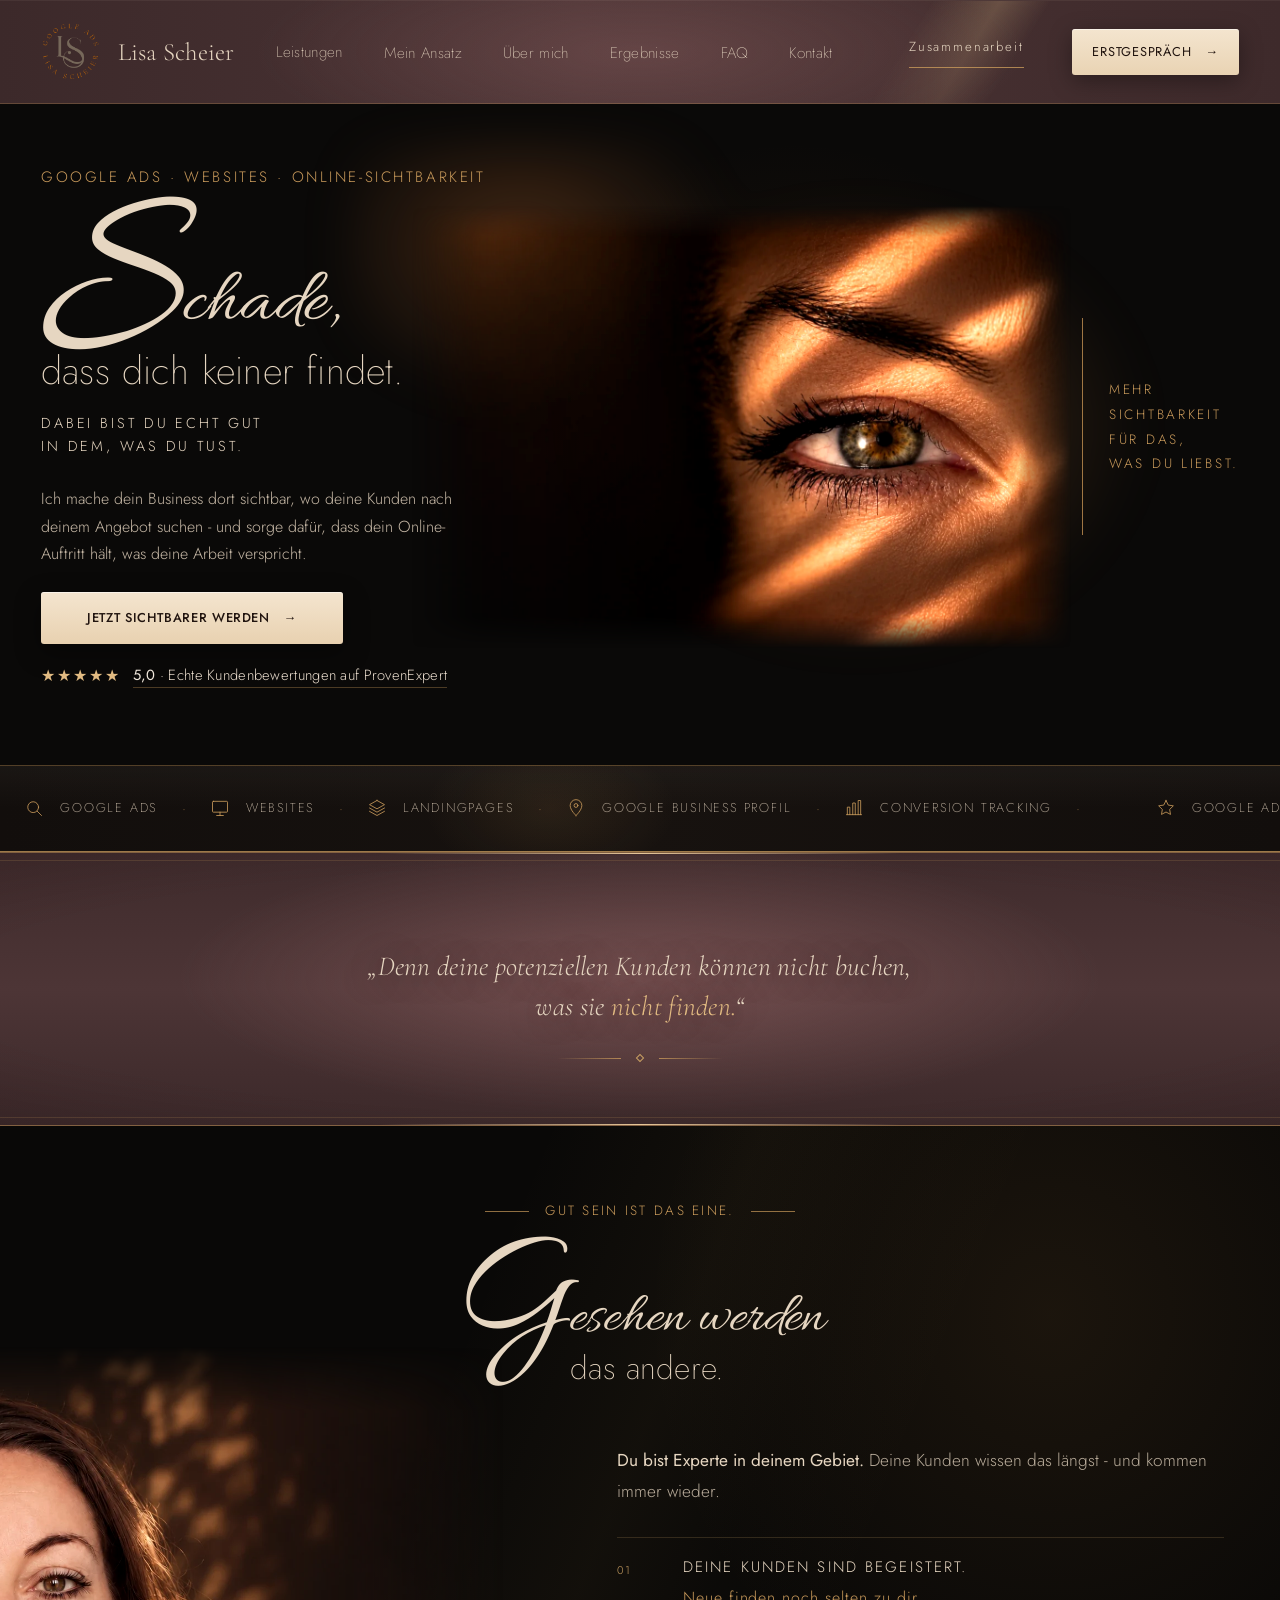
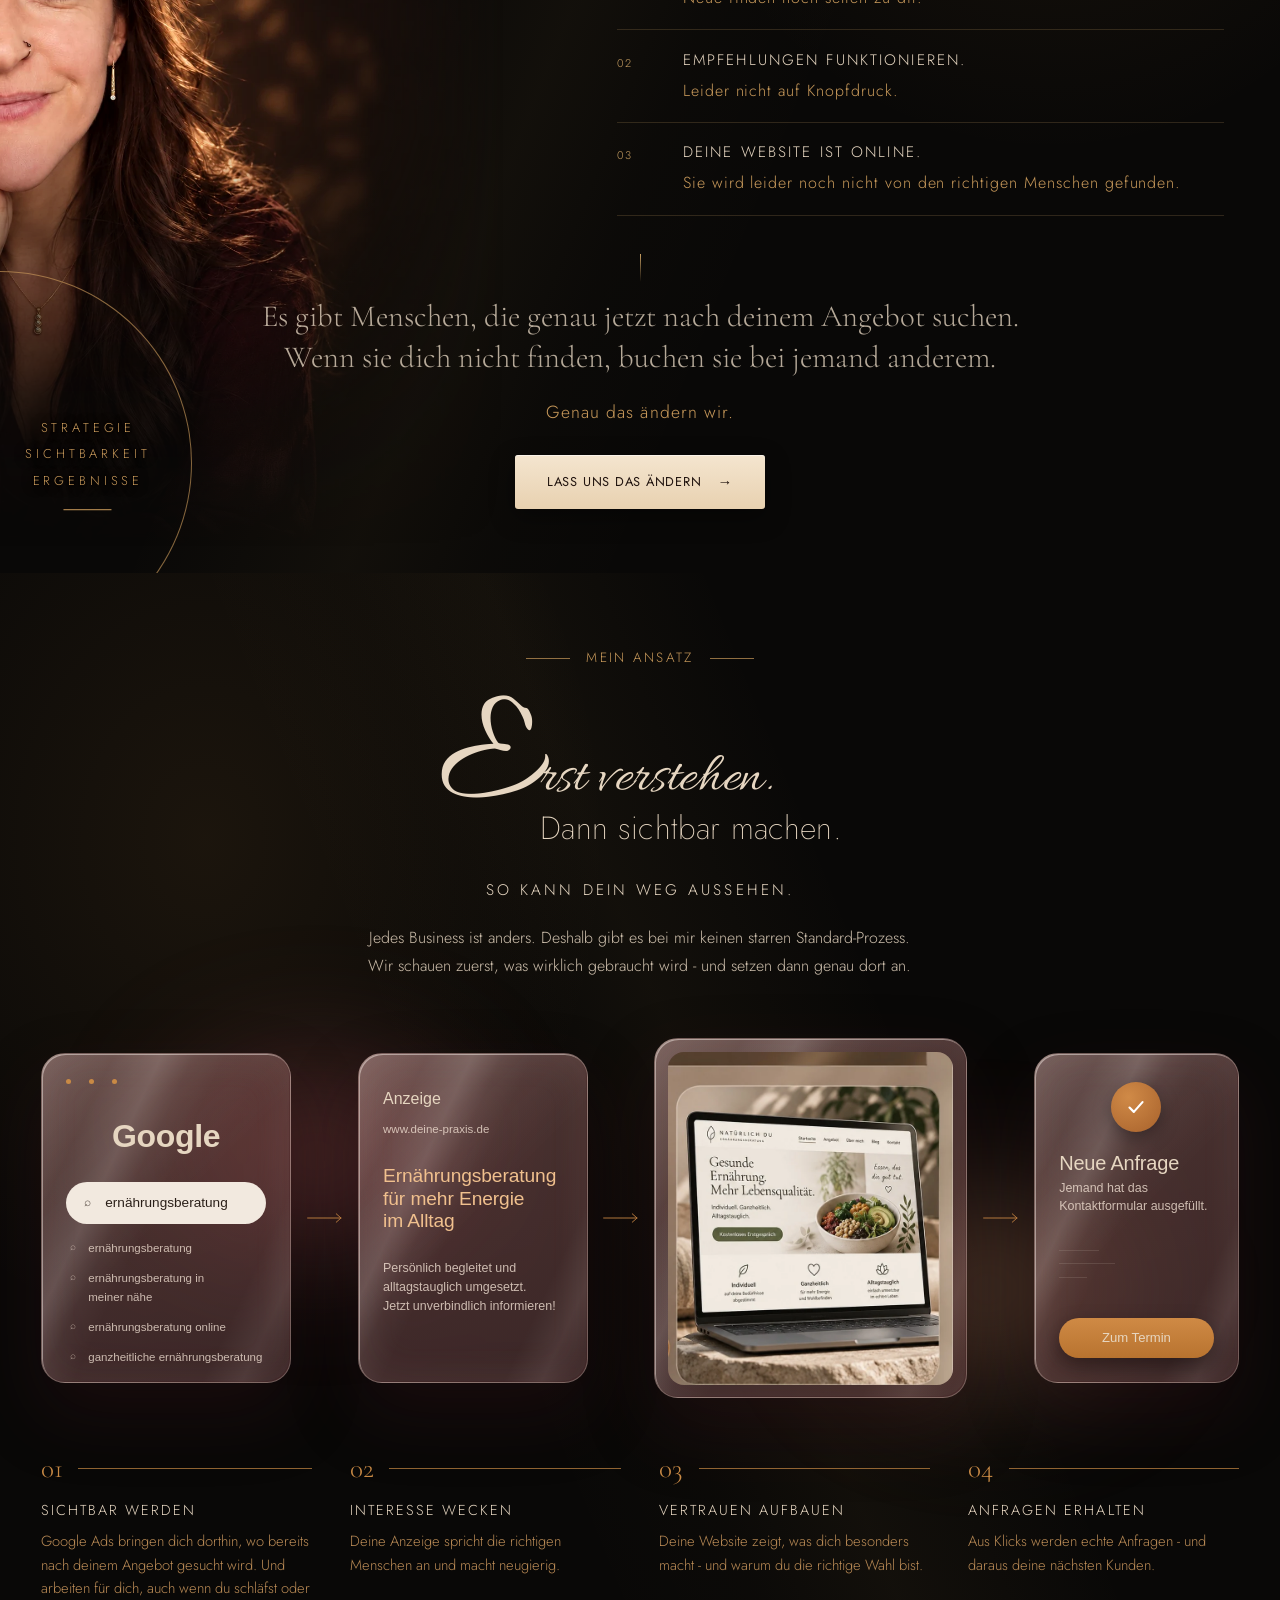
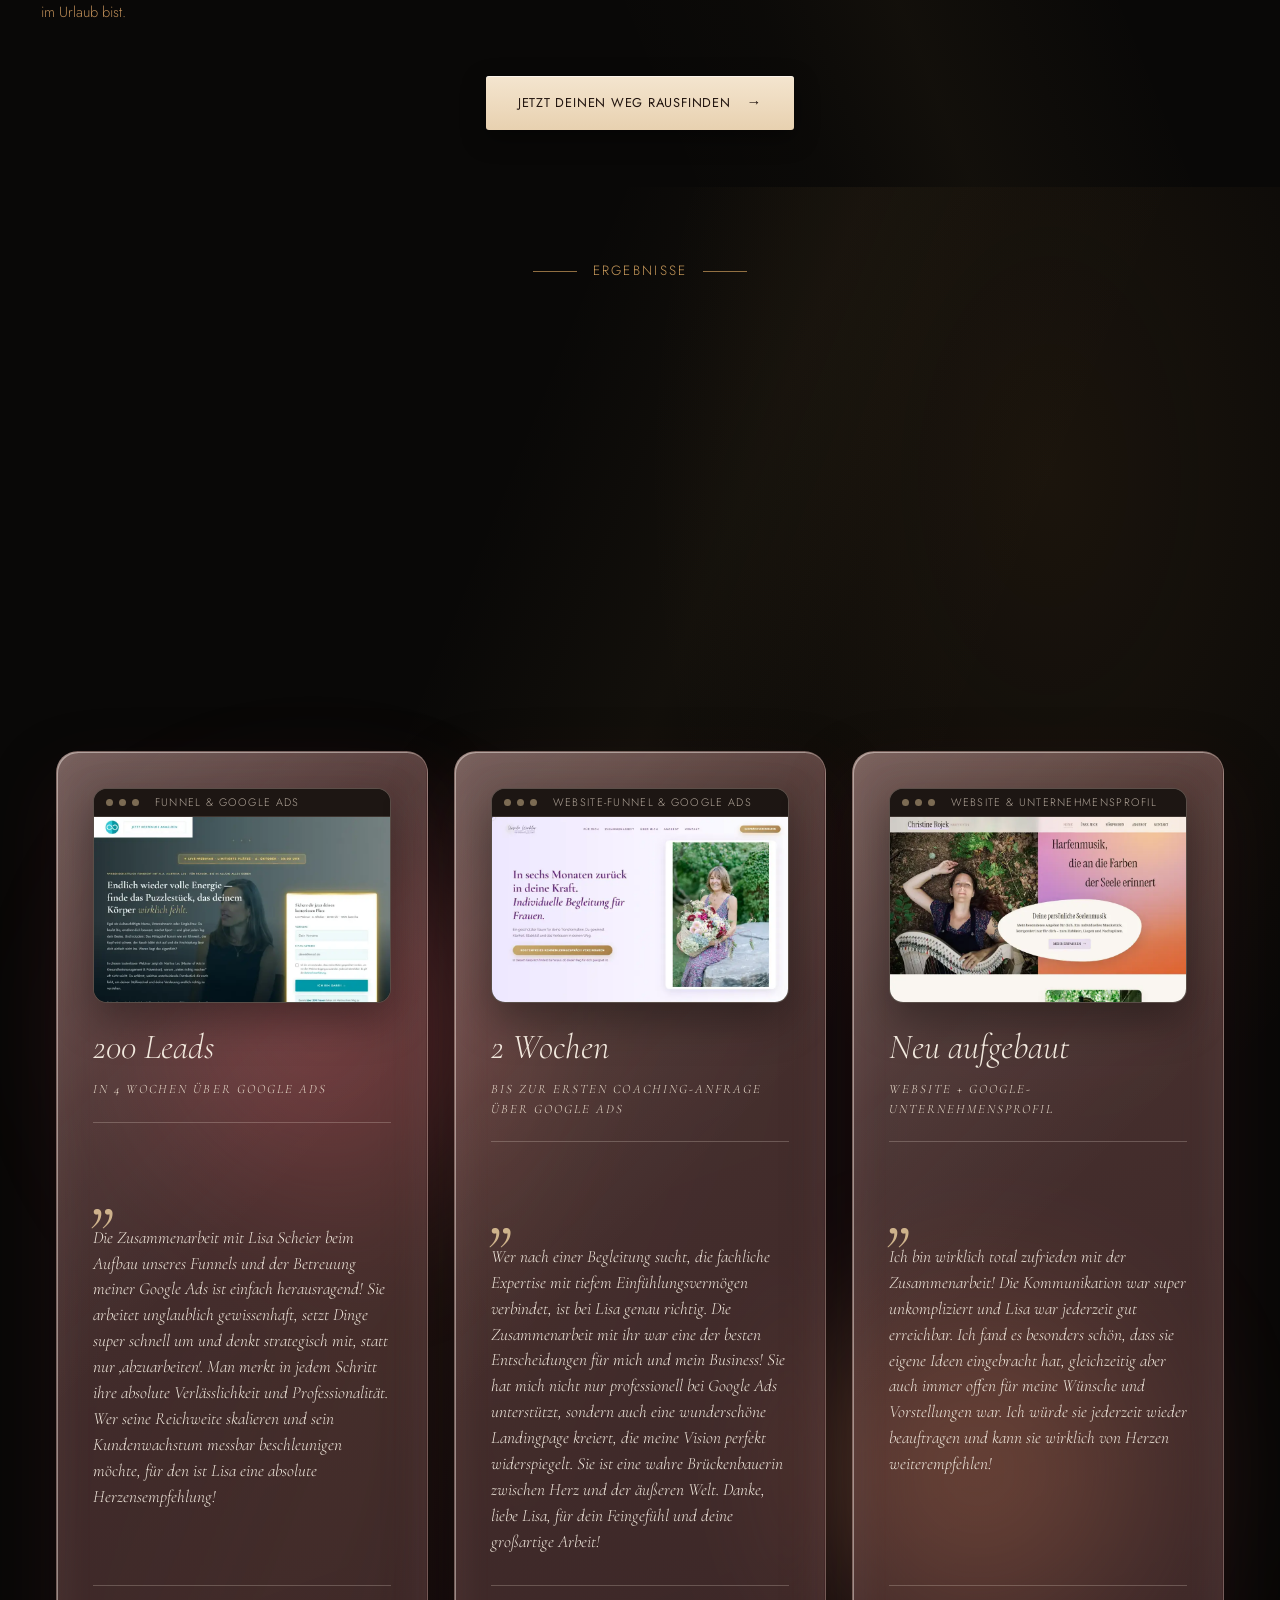
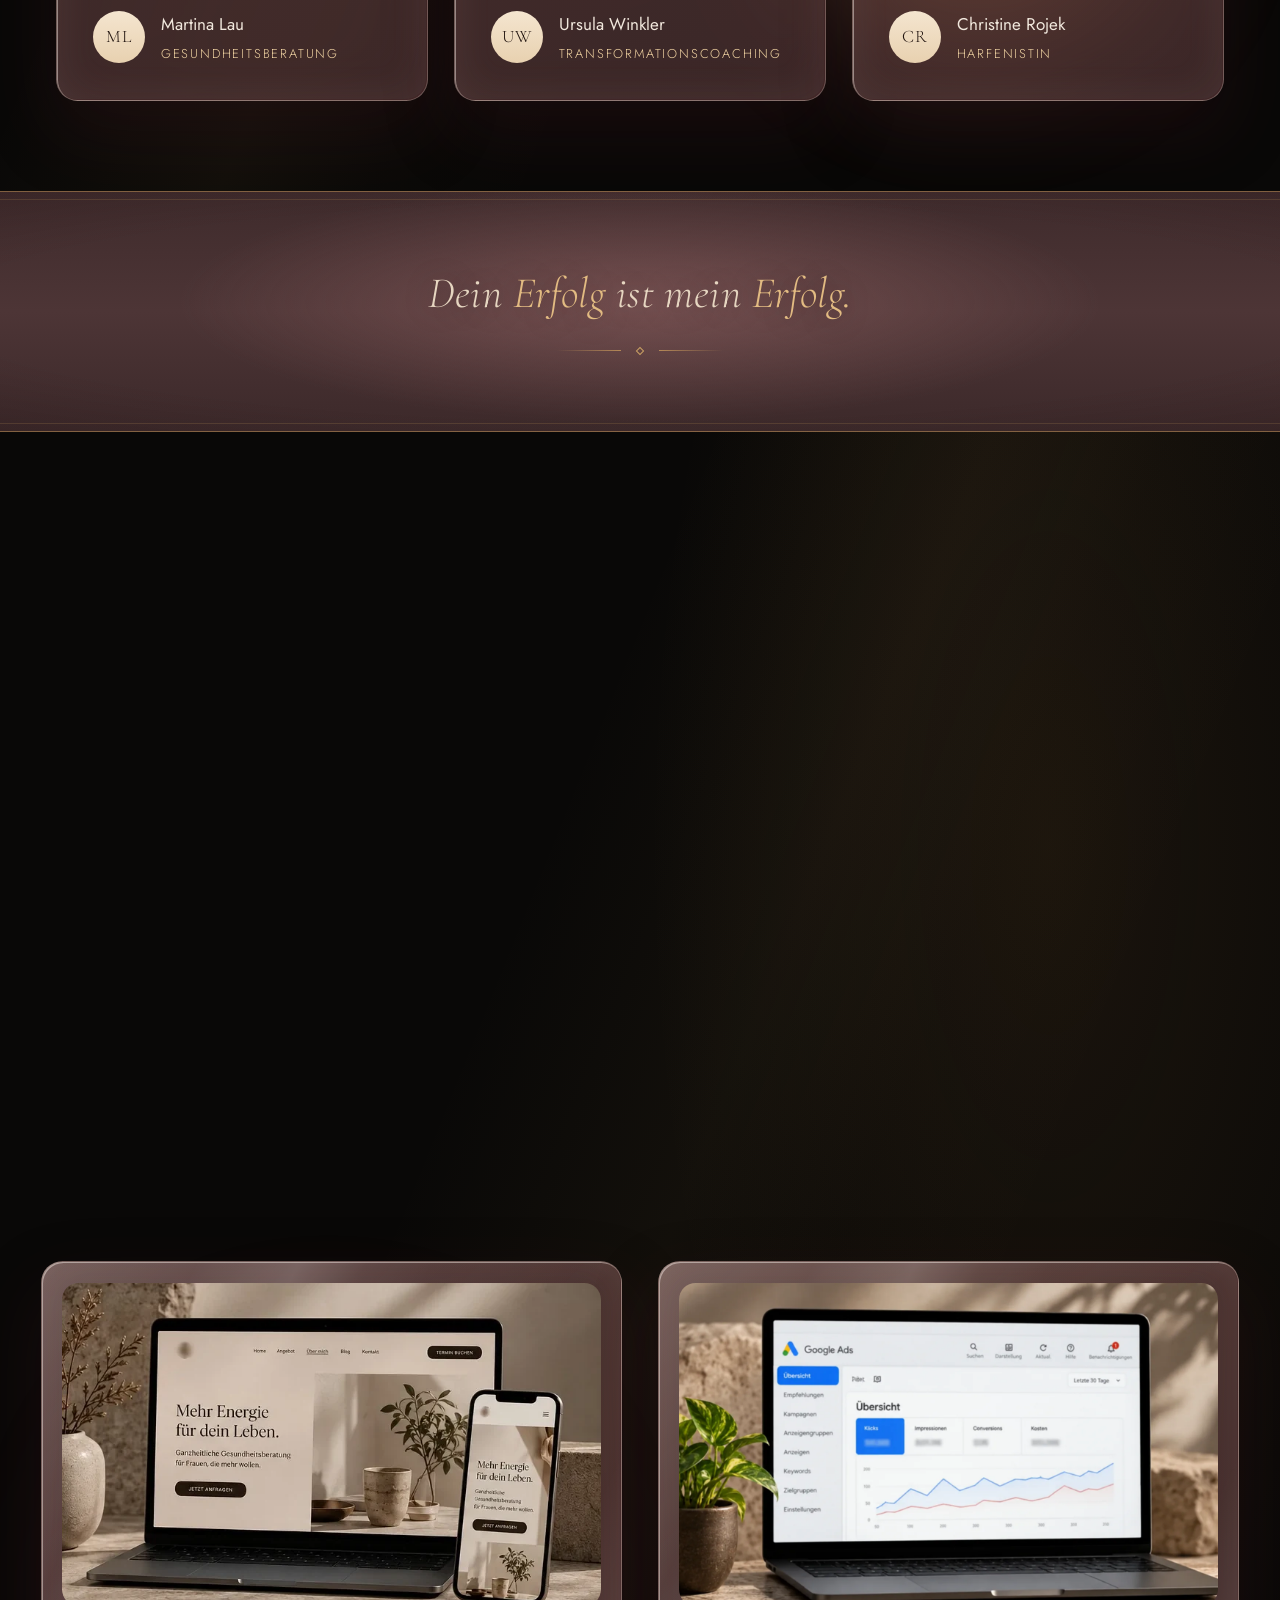
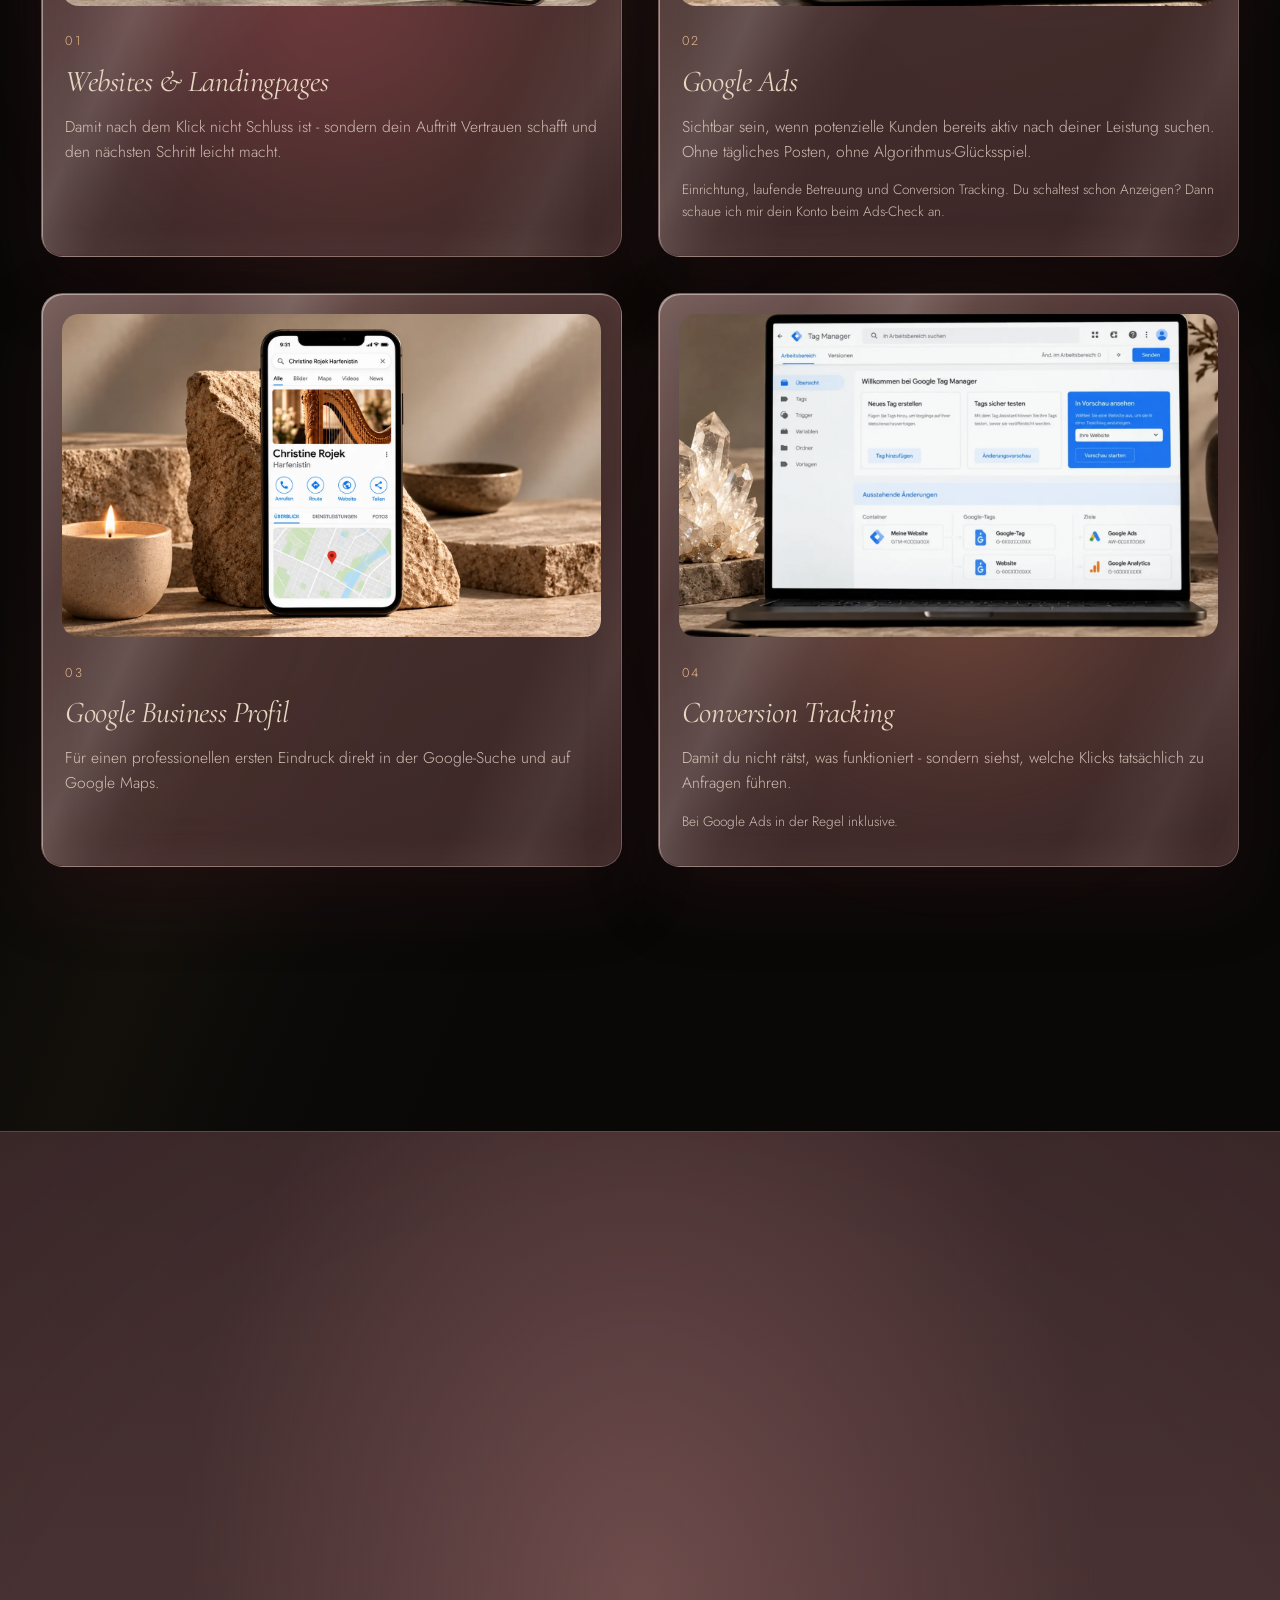
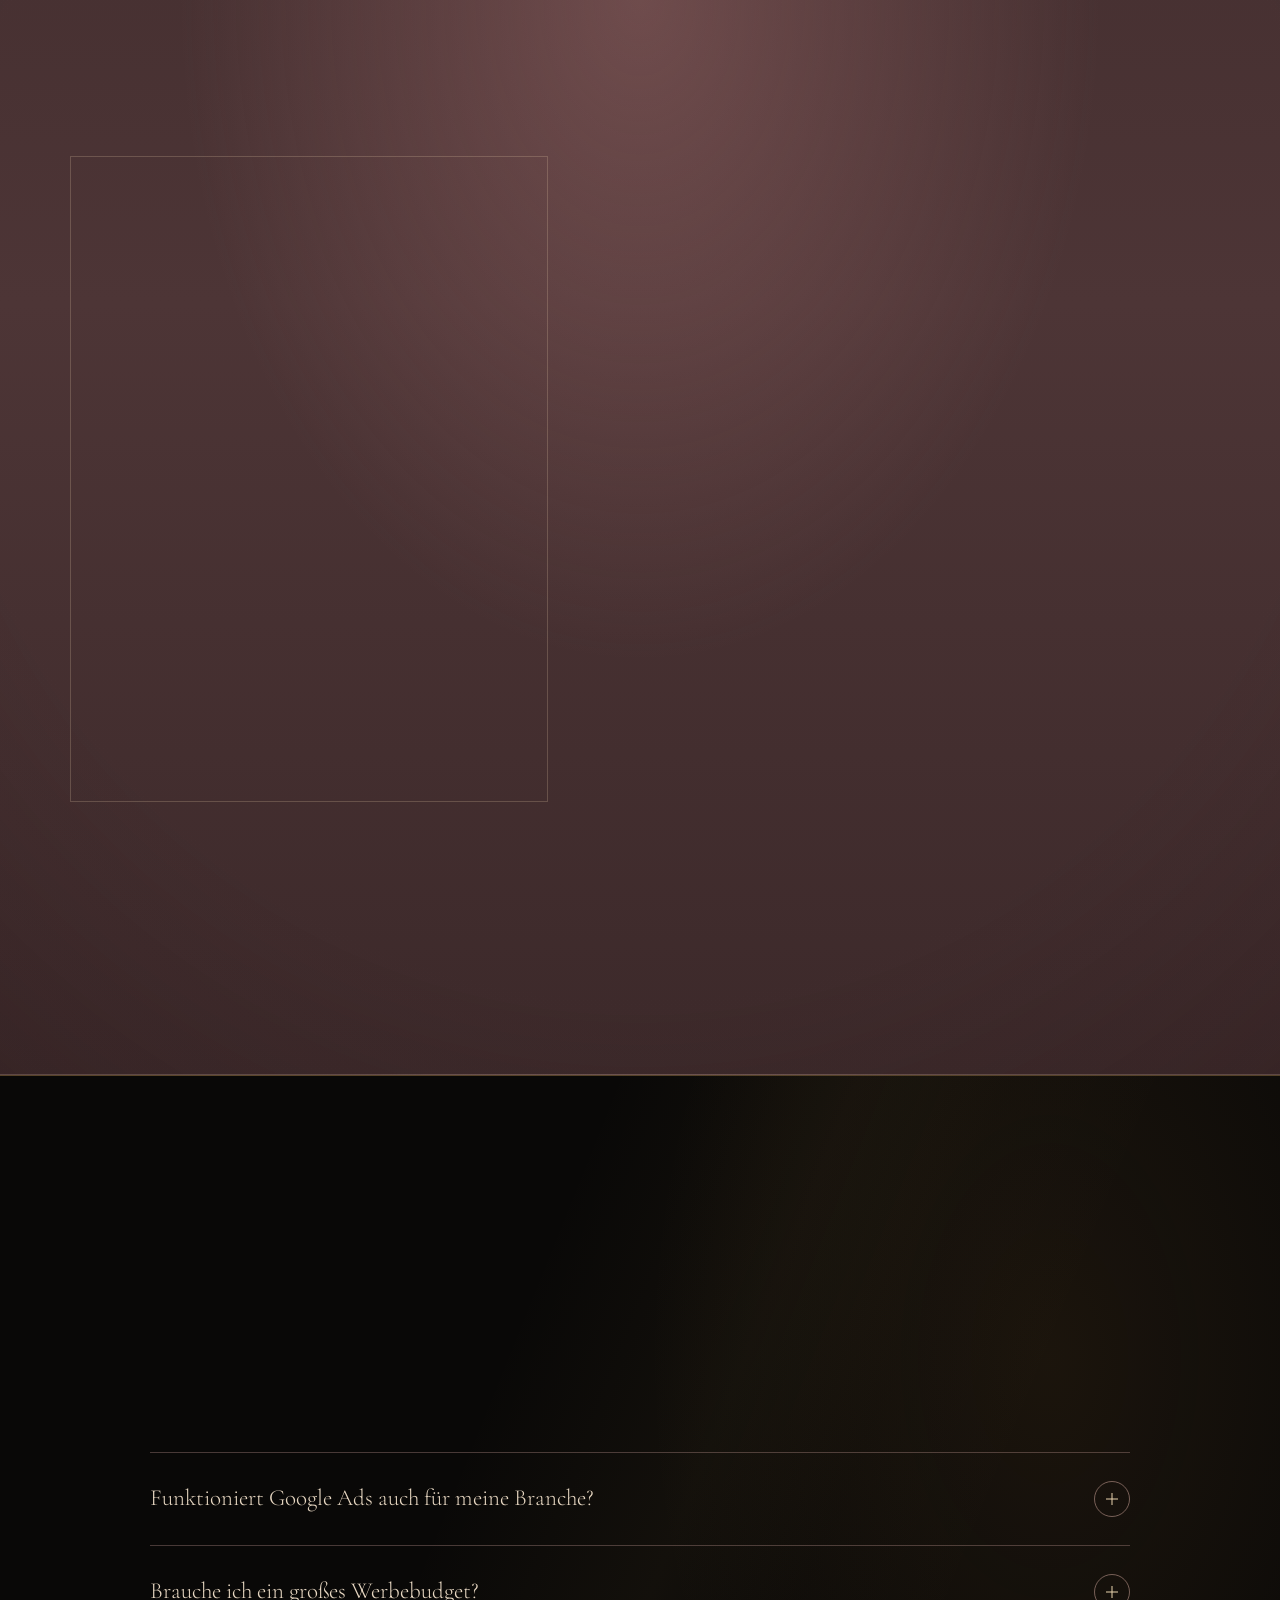
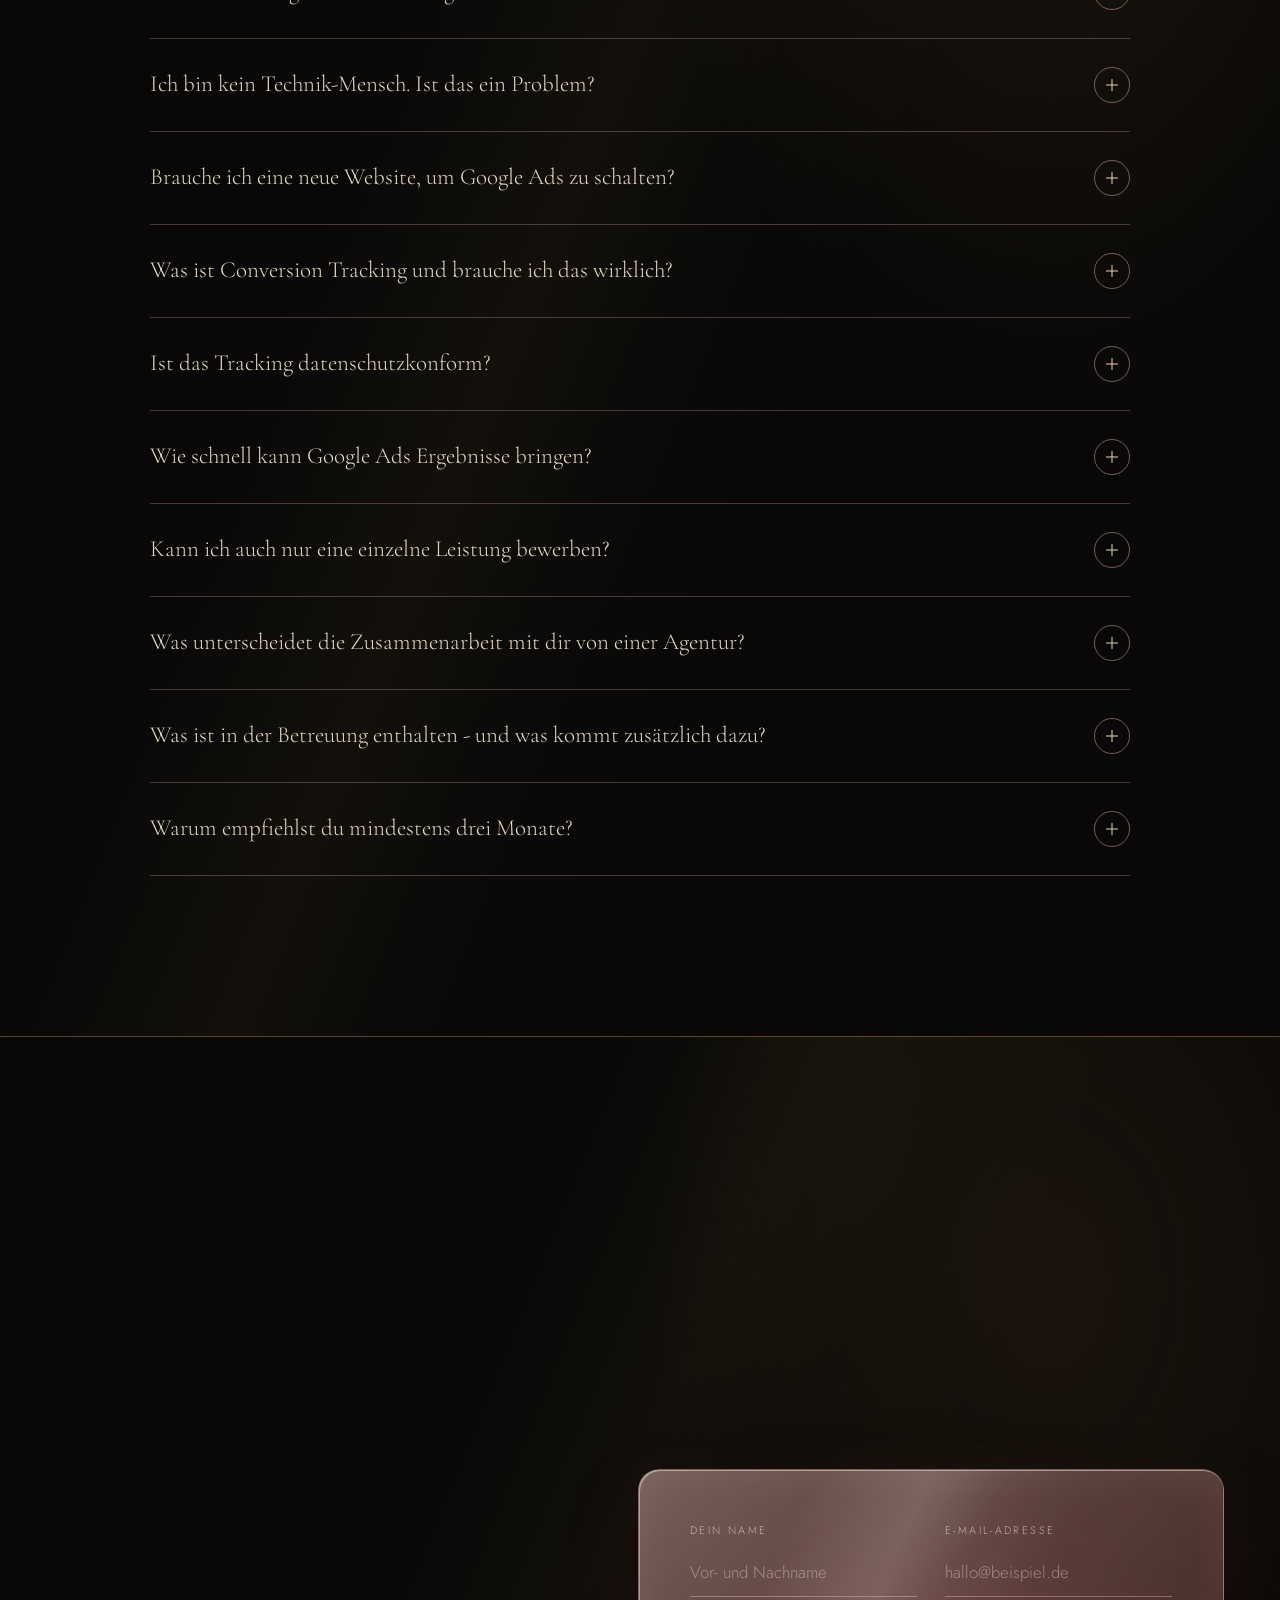
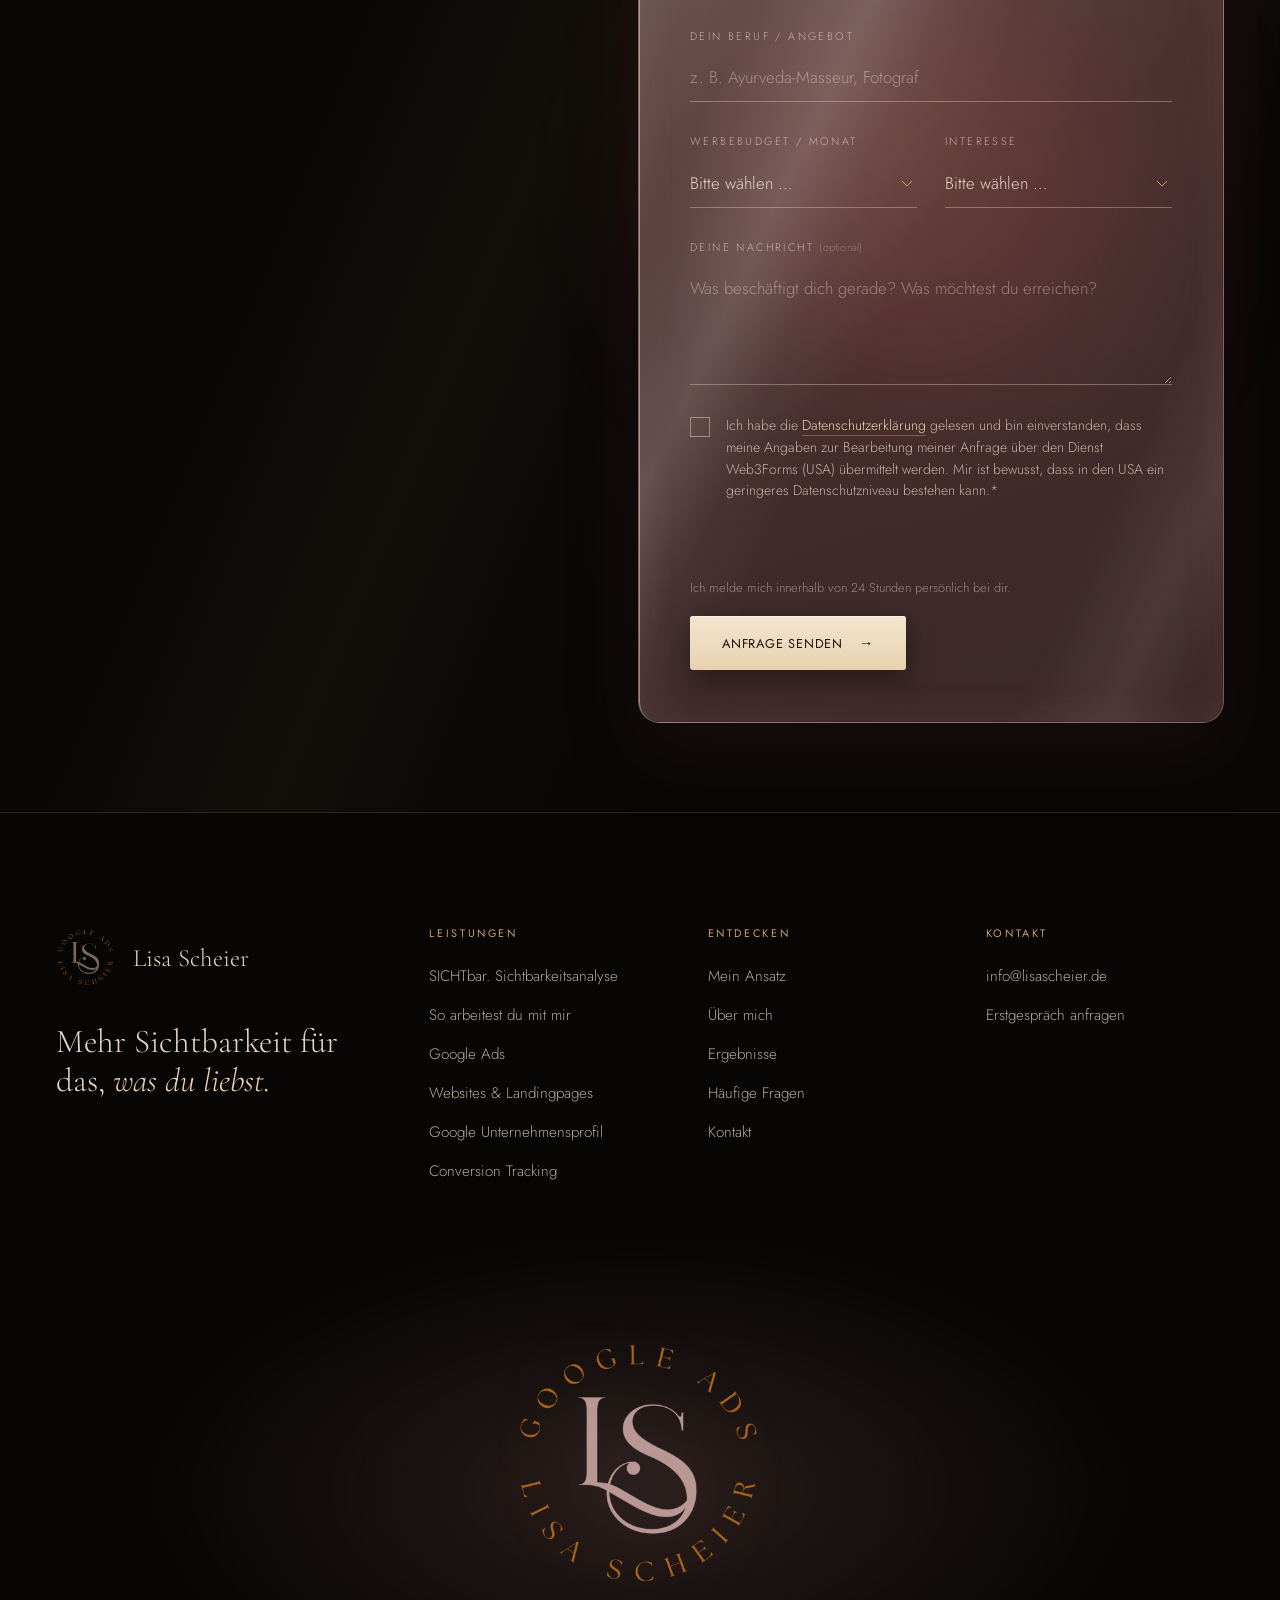
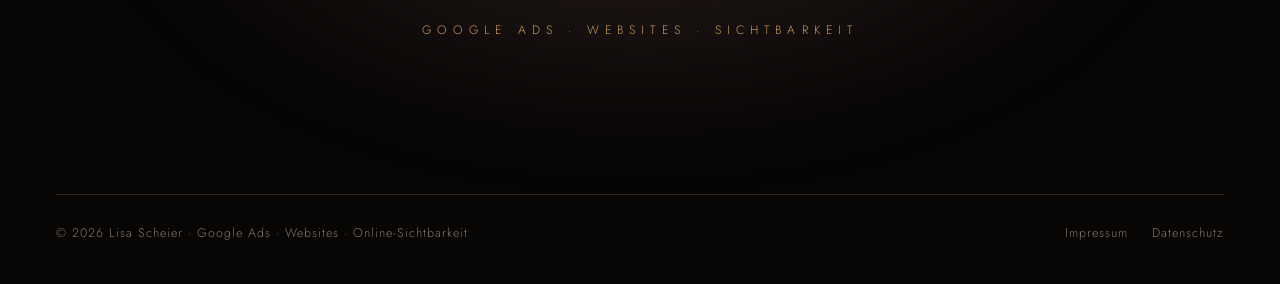
==== index.html @ 936a1bc4 "Hero-Bewertung ohne Anzahl, Kontaktbereich mit Anzahl Co-Authored-By: Claude Opus 5.5 <noreply@anthr" ====
<!DOCTYPE html>
<html lang="de">
<head>
<meta charset="utf-8">
<meta name="viewport" content="width=device-width,initial-scale=1,viewport-fit=cover">
<title>Google Ads & Websites für Selbstständige | Lisa Scheier</title>
<meta name="description" content="Google Ads, Websites & Landingpages und Google Unternehmensprofil für Selbstständige und lokale Dienstleister. Persönlich betreut von Lisa Scheier.">
<link rel="canonical" href="https://lisascheier.de/">
<meta name="theme-color" content="#0b0908">
<meta property="og:type" content="website">
<meta property="og:locale" content="de_DE">
<meta property="og:site_name" content="Lisa Scheier">
<meta property="og:title" content="Google Ads & Websites für Selbstständige | Lisa Scheier">
<meta property="og:description" content="Google Ads, Websites & Landingpages und Google Unternehmensprofil für Selbstständige und lokale Dienstleister. Persönlich betreut von Lisa Scheier.">
<meta property="og:url" content="https://lisascheier.de/">
<meta property="og:image" content="https://lisascheier.de/assets/img/vorschau-social.jpg">
<meta property="og:image:width" content="1200">
<meta property="og:image:height" content="630">
<meta name="twitter:card" content="summary_large_image">
<link rel="icon" href="assets/img/logo.png" type="image/png">
<link rel="preload" href="assets/fonts/cormorant-garamond-v21-latin-300.woff2" as="font" type="font/woff2" crossorigin>
<link rel="preload" href="assets/fonts/jost-v20-latin-300.woff2" as="font" type="font/woff2" crossorigin>
<link rel="preload" href="assets/fonts/allura.woff2" as="font" type="font/woff2" crossorigin>
<link rel="preload" href="assets/fonts/allura.woff2" as="font" type="font/woff2" crossorigin>
<link rel="stylesheet" href="assets/css/site.css?v=1791563657">
<link rel="stylesheet" href="assets/css/variante-a.css?v=1791563657">
<link rel="stylesheet" href="assets/css/variante-a-schwarz.css?v=1791563657">
<link rel="preload" href="assets/img/lisa-hero.webp?v=1791563657" as="image">
<script type="application/ld+json">{"@context": "https://schema.org", "@type": "ProfessionalService", "name": "Lisa Scheier - Google Ads & Online-Sichtbarkeit", "url": "https://lisascheier.de/", "image": "https://lisascheier.de/assets/img/vorschau-social.jpg", "logo": "https://lisascheier.de/assets/img/logo.png", "email": "info@lisascheier.de", "founder": {"@type": "Person", "name": "Lisa Scheier", "jobTitle": "Freiberufliche Google Ads Beraterin"}, "address": {"@type": "PostalAddress", "streetAddress": "Hintere Straße 19", "postalCode": "75446", "addressLocality": "Wiernsheim", "addressRegion": "Baden-Württemberg", "addressCountry": "DE"}, "areaServed": ["DE", "AT", "CH"], "knowsAbout": ["Google Ads", "Conversion Tracking", "Websites", "Landingpages", "Google Unternehmensprofil"], "makesOffer": [{"@type": "Offer", "name": "SICHTbar. Sichtbarkeitsanalyse"}, {"@type": "Offer", "name": "Google Ads Check"}, {"@type": "Offer", "name": "Landingpage"}, {"@type": "Offer", "name": "Website"}, {"@type": "Offer", "name": "Google Ads Setup"}, {"@type": "Offer", "name": "Google Ads Betreuung"}, {"@type": "Offer", "name": "Google Unternehmensprofil Einrichtung"}, {"@type": "Offer", "name": "Conversion Tracking"}]}</script>
<script type="application/ld+json">{"@context": "https://schema.org", "@type": "FAQPage", "mainEntity": [{"@type": "Question", "name": "Funktioniert Google Ads auch für meine Branche?", "acceptedAnswer": {"@type": "Answer", "text": "Wenn Menschen bei Google aktiv nach einer Leistung wie deiner suchen, kann Google Ads sehr interessant sein. Ob genügend Nachfrage vorhanden ist und Werbung für dein konkretes Angebot sinnvoll ist, schaue ich mir aber vorher an."}}, {"@type": "Question", "name": "Brauche ich ein großes Werbebudget?", "acceptedAnswer": {"@type": "Answer", "text": "Nicht unbedingt. Wie viel Budget sinnvoll ist, hängt unter anderem von deiner Branche, deinem Standort, den Suchbegriffen und dem Wettbewerb ab. Als grobe Orientierung würde ich mit einem Werbebudget von mindestens 300 € im Monat starten - bei manchen Angeboten kann aber auch mehr notwendig sein."}}, {"@type": "Question", "name": "Ich bin kein Technik-Mensch. Ist das ein Problem?", "acceptedAnswer": {"@type": "Answer", "text": "Nein. Dein Google Ads Konto erstellst du selbst, aber dabei lasse ich dich nicht allein. Du bekommst von mir eine schriftliche Schritt-für-Schritt-Anleitung und ein Video, das dich durch die Einrichtung führt. Vorwissen brauchst du dafür nicht."}}, {"@type": "Question", "name": "Brauche ich eine neue Website, um Google Ads zu schalten?", "acceptedAnswer": {"@type": "Answer", "text": "Nicht unbedingt. Entscheidend ist, wie gut deine Seite deine Kunden führt und was nach dem Klick passiert. Lädt sie schnell, funktioniert sie auf dem Handy und führt sie klar zur Buchung, kann sie bleiben. Wenn nicht, bezahlst du für Klicks, die einfach verpuffen. Das schaue ich mir vorher an. Oft ist eine Landingpage für genau die Leistung, die du bewerben möchtest, die bessere Wahl."}}, {"@type": "Question", "name": "Was ist Conversion Tracking und brauche ich das wirklich?", "acceptedAnswer": {"@type": "Answer", "text": "Ja. Ohne Tracking weiß Google nicht, welche Klicks zu Anfragen führen. Dann wird auf Klicks optimiert statt auf Buchungen. Mit Tracking messen wir zum Beispiel Formularanfragen, Anrufe oder Klicks auf deinen Buchungsbutton. So siehst du, was dein Werbebudget wirklich bringt, und musst dich nicht auf dein Bauchgefühl verlassen."}}, {"@type": "Question", "name": "Ist das Tracking datenschutzkonform?", "acceptedAnswer": {"@type": "Answer", "text": "Ich richte das Tracking so ein, dass es erst aktiv wird, wenn deine Besucher im Cookie-Banner zustimmen. Eine Rechtsberatung ersetze ich allerdings nicht. Deine Datenschutzerklärung solltest du deshalb rechtlich prüfen lassen."}}, {"@type": "Question", "name": "Wie schnell kann Google Ads Ergebnisse bringen?", "acceptedAnswer": {"@type": "Answer", "text": "Erste Klicks können direkt nach dem Start einer Kampagne entstehen. Wann daraus die ersten Anfragen oder Buchungen werden, lässt sich allerdings nicht seriös versprechen. Deshalb schaue ich nicht nur darauf, ob die Anzeigen laufen, sondern wer klickt, welche Suchanfragen dahinterstecken und was danach auf deiner Seite passiert."}}, {"@type": "Question", "name": "Kann ich auch nur eine einzelne Leistung bewerben?", "acceptedAnswer": {"@type": "Answer", "text": "Ja. Du musst nicht dein komplettes Angebot über Google Ads bewerben. Manchmal ist es sogar interessanter, ganz gezielt eine bestimmte Leistung sichtbar zu machen - zum Beispiel Keramikimplantate beim Zahnarzt, Ayurveda-Massagen oder Hochzeitsfotografie. Entscheidend ist, was du stärker auslasten möchtest und wonach Menschen tatsächlich suchen. So planen wir vorausschauend, damit du nicht kurzfristig auf Anfragen hoffen musst, sondern im besten Fall schon im Voraus ausgebucht bist."}}, {"@type": "Question", "name": "Was unterscheidet die Zusammenarbeit mit dir von einer Agentur?", "acceptedAnswer": {"@type": "Answer", "text": "Bei mir landest du nicht nach dem Erstgespräch bei irgendeinem Account Manager. Du arbeitest direkt mit mir. Deshalb betreue ich bewusst nur wenige Kunden gleichzeitig. Und weil ich selbst aus dem Gesundheitsbereich komme, kenne ich viele der Besonderheiten dieser Branche nicht nur aus der Google-Ads-Perspektive."}}, {"@type": "Question", "name": "Was ist in der Betreuung enthalten - und was kommt zusätzlich dazu?", "acceptedAnswer": {"@type": "Answer", "text": "Meine monatliche Betreuung und dein Werbebudget sind zwei getrennte Dinge. Das Werbebudget zahlst du direkt an Google. Dazu kommen meine Betreuung und - je nach Zusammenarbeit - die einmalige Einrichtung der Kampagne."}}, {"@type": "Question", "name": "Warum empfiehlst du mindestens drei Monate?", "acceptedAnswer": {"@type": "Answer", "text": "Weil ich Google Ads nicht nach ein paar Tagen beurteilen möchte. Nach dem Start sehen wir, welche Suchanfragen tatsächlich entstehen, welche Anzeigen funktionieren und was auf deiner Website passiert. Auf dieser Grundlage kann ich die Kampagne Schritt für Schritt weiter optimieren."}}]}</script>
</head>
<body>
<a class="skip" href="#main">Zum Inhalt springen</a>
<header class="header">
  <div class="wrap header__inner">
    <a class="brand" href="#top" aria-label="Lisa Scheier - Startseite">
      <img src="assets/img/logo.png" alt="" width="46" height="46"><span>Lisa Scheier</span>
    </a>
    <nav class="nav" aria-label="Hauptnavigation">
      <ul class="nav__list">
        <li class="has-drop">
          <button class="nav__link" aria-expanded="false" aria-haspopup="true">Leistungen</button>
          <div class="drop"><a href="#leistungen"><small>01</small><strong>Alle Leistungen</strong><span>Websites, Google Ads, Profil &amp; Tracking</span></a><a href="websites-landingpages.html"><small>02</small><strong>Websites &amp; Landingpages</strong><span>Damit nach dem Klick nicht Schluss ist.</span></a><a href="google-ads.html"><small>03</small><strong>Google Ads</strong><span>Sichtbar, wenn bereits gesucht wird.</span></a><a href="sichtbar.html"><small>04</small><strong>SICHTbar.</strong><span>Deine persönliche Sichtbarkeitsanalyse</span></a><a href="google-unternehmensprofil.html"><small>05</small><strong>Google Unternehmensprofil</strong><span>Der erste Eindruck in Suche und Maps.</span></a><a href="conversion-tracking.html"><small>06</small><strong>Conversion Tracking</strong><span>Sehen, was wirklich wirkt.</span></a><a href="zusammenarbeit.html"><small>07</small><strong>So arbeitest du mit mir</strong><span>SICHTbar., Einzelleistungen &amp; Pakete</span></a></div>
        </li>
        <li><a class="nav__link" href="#ansatz">Mein Ansatz</a></li>
        <li><a class="nav__link" href="#ueber-mich">Über mich</a></li>
        <li><a class="nav__link" href="#ergebnisse">Ergebnisse</a></li>
        <li><a class="nav__link" href="#faq">FAQ</a></li>
        <li><a class="nav__link" href="#kontakt">Kontakt</a></li>
      </ul>
    </nav>
    <div class="header__actions">
      <a class="header__more" href="zusammenarbeit.html">Zusammenarbeit</a>
      <a class="header__cta" href="#kontakt">Erstgespräch <span aria-hidden="true">→</span></a>
      <button class="burger" aria-label="Menü öffnen" aria-expanded="false" aria-controls="mobile-menu"><span></span><span></span></button>
    </div>
  </div>
</header>
<div class="mobile" id="mobile-menu" aria-hidden="true">
  <nav aria-label="Mobile Navigation">
    <a href="#leistungen">Leistungen <small>01</small></a>
    <div class="mobile__sub"><a href="websites-landingpages.html">Websites &amp; Landingpages</a><a href="google-ads.html">Google Ads</a><a href="sichtbar.html">SICHTbar. Sichtbarkeitsanalyse</a><a href="google-unternehmensprofil.html">Google Unternehmensprofil</a><a href="conversion-tracking.html">Conversion Tracking</a><a href="zusammenarbeit.html">So arbeitest du mit mir</a></div>
    <a href="#ansatz">Mein Ansatz <small>02</small></a>
    <a href="#ueber-mich">Über mich <small>03</small></a>
    <a href="#ergebnisse">Ergebnisse <small>04</small></a>
    <a href="#faq">FAQ <small>05</small></a>
    <a href="#kontakt">Kontakt <small>06</small></a>
    <a class="btn" href="#kontakt">Erstgespräch anfragen <span class="arr" aria-hidden="true">→</span></a>
  </nav>
  <div class="mobile__meta">
    <a href="mailto:info@lisascheier.de">info@lisascheier.de</a>
  </div>
</div>
<div class="preloader" id="preloader" aria-hidden="true">
  <img class="preloader__logo" src="assets/img/logo-footer.png" alt="" width="400" height="400">
  <span class="preloader__name">Lisa Scheier</span>
  <span class="preloader__tag">Google Ads &amp; Sichtbarkeit für Selbstständige</span>
  <span class="preloader__foot">Gefunden werden beginnt hier.</span>
</div>
<script>try{if(sessionStorage.getItem('ls_intro'))document.documentElement.classList.add('no-intro');else sessionStorage.setItem('ls_intro','1')}catch(e){}</script>
<main id="main">
<!-- HERO -->
<section class="hero" id="top">
  <div class="hero__grid">
    <div class="hero__text">
      <span class="hero__kicker reveal">Google Ads · Websites · Online-Sichtbarkeit</span>
      <h1 class="hero__title reveal" data-d="1" aria-label="Schade, dass dich keiner findet."><span class="hero__script" aria-hidden="true"><span class="hero__s">S</span><span class="hero__chade">chade,</span></span> <span class="hero__rest" aria-hidden="true">dass dich keiner findet.</span></h1>
      <p class="hero__sub reveal" data-d="2">Dabei bist du echt gut<br>in dem, was du tust.</p>
      <p class="hero__lead reveal" data-d="2">Ich mache dein Business dort sichtbar, wo deine Kunden nach deinem Angebot suchen - und sorge dafür, dass dein Online-Auftritt hält, was deine Arbeit verspricht.</p>
      <a class="hero__btn reveal" data-d="3" href="#kontakt">Jetzt sichtbarer werden <span aria-hidden="true">→</span></a>
      <a class="rating rating--hero reveal" href="https://www.provenexpert.com/de-de/lisa-scheier/" target="_blank" rel="noopener"><span class="rating__stars" aria-hidden="true">★★★★★</span><span class="rating__text"><strong>5,0</strong> · Echte Kundenbewertungen auf ProvenExpert</span></a>
    </div>
    <div class="hero__eye" aria-hidden="true"><img src="assets/img/lisa-hero.webp?v=1791563657" alt="" width="1677" height="938" fetchpriority="high"></div>
    <p class="hero__note reveal" data-d="3">Mehr<br>Sichtbarkeit<br>für das,<br>was du liebst.</p>
  </div>
</section>

<div class="ticker" aria-label="Leistungen und Arbeitsweise"><div class="ticker__track"><span class="ticker__seq"><span class="ticker__item"><svg aria-hidden="true" viewbox="0 0 24 24"><circle cx="11" cy="11" r="6.5"></circle><path d="M16 16l5 5"></path></svg><span>GOOGLE ADS</span></span><span class="ticker__dot">·</span><span class="ticker__item"><svg aria-hidden="true" viewbox="0 0 24 24"><rect height="13" rx="1" width="18" x="3" y="4"></rect><path d="M8 21h8M12 17v4"></path></svg><span>WEBSITES</span></span><span class="ticker__dot">·</span><span class="ticker__item"><svg aria-hidden="true" viewbox="0 0 24 24"><path d="M12 3L3 8l9 5 9-5-9-5z"></path><path d="M3 12l9 5 9-5M3 16l9 5 9-5"></path></svg><span>LANDINGPAGES</span></span><span class="ticker__dot">·</span><span class="ticker__item"><svg aria-hidden="true" viewbox="0 0 24 24"><path d="M12 21s7-6.3 7-12a7 7 0 1 0-14 0c0 5.7 7 12 7 12z"></path><circle cx="12" cy="9" r="2.3"></circle></svg><span>GOOGLE BUSINESS PROFIL</span></span><span class="ticker__dot">·</span><span class="ticker__item"><svg aria-hidden="true" viewbox="0 0 24 24"><path d="M4 20V11h3v9M10.5 20V6h3v14M17 20V3h3v17M3 20h18"></path></svg><span>CONVERSION TRACKING</span></span><span class="ticker__dot">·</span><span class="ticker__gap"></span><span class="ticker__item"><svg aria-hidden="true" viewbox="0 0 24 24"><path d="M12 3l2.7 5.5 6.1.9-4.4 4.3 1 6-5.4-2.9-5.4 2.9 1-6-4.4-4.3 6.1-.9L12 3z"></path></svg><span>GOOGLE ADS ZERTIFIZIERT</span></span><span class="ticker__dot">·</span><span class="ticker__item"><svg aria-hidden="true" viewbox="0 0 24 24"><circle cx="12" cy="7" r="4"></circle><path d="M4.5 21c.7-4.7 3.2-7 7.5-7s6.8 2.3 7.5 7"></path></svg><span>PERSÖNLICHE BETREUUNG</span></span><span class="ticker__dot">·</span><span class="ticker__item"><svg aria-hidden="true" viewbox="0 0 24 24"><path d="M20.8 5.8c-2.1-2.1-5.4-2.1-7.5 0L12 7.1l-1.3-1.3c-2.1-2.1-5.4-2.1-7.5 0s-2.1 5.4 0 7.5L12 22l8.8-8.7c2.1-2.1 2.1-5.4 0-7.5z"></path></svg><span>STRATEGIE &amp; GESPÜR</span></span><span class="ticker__dot">·</span><span class="ticker__item"><svg aria-hidden="true" viewbox="0 0 24 24"><path d="M4 5h16v11H9l-5 4V5z"></path></svg><span>KLARE KOMMUNIKATION</span></span><span class="ticker__dot">·</span><span class="ticker__item"><svg aria-hidden="true" viewbox="0 0 24 24"><path d="M8.2 8.2c-2.2 0-4 1.8-4 4s1.8 4 4 4c3.3 0 4.8-8 7.6-8 2.2 0 4 1.8 4 4s-1.8 4-4 4c-3.3 0-4.8-8-7.6-8z"></path></svg><span>DAS GANZE IM BLICK</span></span><span class="ticker__dot">·</span></span><span class="ticker__seq" aria-hidden="true"><span class="ticker__item"><svg aria-hidden="true" viewbox="0 0 24 24"><circle cx="11" cy="11" r="6.5"></circle><path d="M16 16l5 5"></path></svg><span>GOOGLE ADS</span></span><span class="ticker__dot">·</span><span class="ticker__item"><svg aria-hidden="true" viewbox="0 0 24 24"><rect height="13" rx="1" width="18" x="3" y="4"></rect><path d="M8 21h8M12 17v4"></path></svg><span>WEBSITES</span></span><span class="ticker__dot">·</span><span class="ticker__item"><svg aria-hidden="true" viewbox="0 0 24 24"><path d="M12 3L3 8l9 5 9-5-9-5z"></path><path d="M3 12l9 5 9-5M3 16l9 5 9-5"></path></svg><span>LANDINGPAGES</span></span><span class="ticker__dot">·</span><span class="ticker__item"><svg aria-hidden="true" viewbox="0 0 24 24"><path d="M12 21s7-6.3 7-12a7 7 0 1 0-14 0c0 5.7 7 12 7 12z"></path><circle cx="12" cy="9" r="2.3"></circle></svg><span>GOOGLE BUSINESS PROFIL</span></span><span class="ticker__dot">·</span><span class="ticker__item"><svg aria-hidden="true" viewbox="0 0 24 24"><path d="M4 20V11h3v9M10.5 20V6h3v14M17 20V3h3v17M3 20h18"></path></svg><span>CONVERSION TRACKING</span></span><span class="ticker__dot">·</span><span class="ticker__gap"></span><span class="ticker__item"><svg aria-hidden="true" viewbox="0 0 24 24"><path d="M12 3l2.7 5.5 6.1.9-4.4 4.3 1 6-5.4-2.9-5.4 2.9 1-6-4.4-4.3 6.1-.9L12 3z"></path></svg><span>GOOGLE ADS ZERTIFIZIERT</span></span><span class="ticker__dot">·</span><span class="ticker__item"><svg aria-hidden="true" viewbox="0 0 24 24"><circle cx="12" cy="7" r="4"></circle><path d="M4.5 21c.7-4.7 3.2-7 7.5-7s6.8 2.3 7.5 7"></path></svg><span>PERSÖNLICHE BETREUUNG</span></span><span class="ticker__dot">·</span><span class="ticker__item"><svg aria-hidden="true" viewbox="0 0 24 24"><path d="M20.8 5.8c-2.1-2.1-5.4-2.1-7.5 0L12 7.1l-1.3-1.3c-2.1-2.1-5.4-2.1-7.5 0s-2.1 5.4 0 7.5L12 22l8.8-8.7c2.1-2.1 2.1-5.4 0-7.5z"></path></svg><span>STRATEGIE &amp; GESPÜR</span></span><span class="ticker__dot">·</span><span class="ticker__item"><svg aria-hidden="true" viewbox="0 0 24 24"><path d="M4 5h16v11H9l-5 4V5z"></path></svg><span>KLARE KOMMUNIKATION</span></span><span class="ticker__dot">·</span><span class="ticker__item"><svg aria-hidden="true" viewbox="0 0 24 24"><path d="M8.2 8.2c-2.2 0-4 1.8-4 4s1.8 4 4 4c3.3 0 4.8-8 7.6-8 2.2 0 4 1.8 4 4s-1.8 4-4 4c-3.3 0-4.8-8-7.6-8z"></path></svg><span>DAS GANZE IM BLICK</span></span><span class="ticker__dot">·</span></span></div></div>

<!-- ZITAT -->
<section class="quote" aria-label="Leitsatz">
  <div class="wrap--narrow">
    <blockquote class="reveal"><p>„Denn deine potenziellen Kunden können nicht buchen, <br>was sie <em>nicht finden.</em>“</p></blockquote>
    <div class="quote__orn reveal" data-d="1" aria-hidden="true"><i></i><b></b><i></i></div>
  </div>
</section>


<!-- PROBLEM -->
<section class="section problem" aria-labelledby="problem-h">
  <div class="wrap">
    <div class="problem__head center">
      <span class="kicker reveal">Gut sein ist das eine.</span>
      <h2 class="stitle reveal" data-d="1" id="problem-h" aria-label="Gesehen werden das andere."><span class="stitle__script" aria-hidden="true"><span class="stitle__big">G</span><span class="stitle__word">esehen werden</span></span> <span class="stitle__rest" aria-hidden="true">das andere.</span></h2>
    </div>
    <div class="problem__grid">
      <div class="problem__figure problem__figure--photo reveal-img"><img src="assets/img/lisa-gesehen-bordeaux.webp?v=1791563657" alt="Lisa Scheier" loading="lazy" width="1086" height="1448"><span class="problem__arc"><span class="problem__caption">Strategie<br>Sichtbarkeit<br>Ergebnisse</span></span></div>
      <div>
        <p class="lead reveal" data-d="2"><strong>Du bist Experte in deinem Gebiet.</strong> Deine Kunden wissen das längst - und kommen immer wieder.</p>
        <ul class="points">
          <li class="reveal"><small>01</small><div><strong>Deine Kunden sind begeistert.</strong><span>Neue finden noch selten zu dir.</span></div></li>
          <li class="reveal" data-d="1"><small>02</small><div><strong>Empfehlungen funktionieren.</strong><span>Leider nicht auf Knopfdruck.</span></div></li>
          <li class="reveal" data-d="2"><small>03</small><div><strong>Deine Website ist online.</strong><span>Sie wird leider noch nicht von den richtigen Menschen gefunden.</span></div></li>
        </ul>
      </div>
    </div>
    <div class="closing">
      <div class="rule"></div>
      <p class="reveal">Es gibt Menschen, die genau jetzt nach deinem Angebot suchen.</p>
      <p class="reveal" data-d="1">Wenn sie dich nicht finden, buchen sie bei jemand anderem.</p>
      <p class="final reveal" data-d="2">Genau das ändern wir.</p>
      <a class="btn reveal" data-d="3" href="#kontakt">Lass uns das ändern <span class="arr" aria-hidden="true">→</span></a>
    </div>
  </div>
</section>

<!-- ANSATZ -->
<section class="approach" id="ansatz" aria-labelledby="ansatz-h">
  <div class="approach__inner">
    <header class="approach__head">
      <span class="kicker reveal">Mein Ansatz</span>
      <h2 class="stitle reveal" data-d="1" id="ansatz-h" aria-label="Erst verstehen. Dann sichtbar machen."><span class="stitle__script" aria-hidden="true"><span class="stitle__big">E</span><span class="stitle__word">rst verstehen.</span></span> <span class="stitle__rest" aria-hidden="true">Dann sichtbar machen.</span></h2>
      <p class="approach__sub reveal" data-d="2">So kann dein Weg aussehen.</p>
      <p class="approach__text reveal" data-d="2">Jedes Business ist anders. Deshalb gibt es bei mir keinen starren Standard-Prozess.<br>Wir schauen zuerst, was wirklich gebraucht wird - und setzen dann genau dort an.</p>
    </header>

    <div class="flow" role="list" aria-label="Der Weg von der Suche zur Anfrage">
      <article class="flow__card flow__card--search reveal" role="listitem">
        <div class="flow__dots" aria-hidden="true"><i></i><i></i><i></i></div>
        <div class="flow__google">Google</div>
        <div class="flow__bar"><span aria-hidden="true">⌕</span>ernährungsberatung</div>
        <ul class="flow__suggest">
          <li><span aria-hidden="true">⌕</span>ernährungsberatung</li>
          <li><span aria-hidden="true">⌕</span>ernährungsberatung in meiner nähe</li>
          <li><span aria-hidden="true">⌕</span>ernährungsberatung online</li>
          <li><span aria-hidden="true">⌕</span>ganzheitliche ernährungsberatung</li>
        </ul>
      </article>
      <div class="flow__step" aria-hidden="true"><span class="n">01</span><h3>Sichtbar werden</h3><p>Google Ads bringen dich dorthin, wo bereits nach deinem Angebot gesucht wird. Und arbeiten für dich, auch wenn du schläfst oder im Urlaub bist.</p></div>
      <svg class="flow__arrow" viewBox="0 0 60 16" aria-hidden="true"><path d="M1 8h56M49 1l8 7-8 7"/></svg>
      <article class="flow__card flow__card--ad reveal" data-d="1" role="listitem">
        <strong class="flow__adlabel">Anzeige</strong>
        <small class="flow__url">www.deine-praxis.de</small>
        <h3 class="flow__adtitle">Ernährungsberatung für mehr Energie im Alltag</h3>
        <p class="flow__adtext">Persönlich begleitet und alltagstauglich umgesetzt.<br>Jetzt unverbindlich informieren!</p>
      </article>
      <div class="flow__step" aria-hidden="true"><span class="n">02</span><h3>Interesse wecken</h3><p>Deine Anzeige spricht die richtigen Menschen an und macht neugierig.</p></div>
      <svg class="flow__arrow" viewBox="0 0 60 16" aria-hidden="true"><path d="M1 8h56M49 1l8 7-8 7"/></svg>
      <article class="flow__card flow__card--site reveal" data-d="2" role="listitem">
        <img src="assets/img/beispiel-website.webp?v=1791563657" alt="Beispiel einer Website für Ernährungsberatung auf einem Laptop" loading="lazy" width="688" height="800">
      </article>
      <div class="flow__step" aria-hidden="true"><span class="n">03</span><h3>Vertrauen aufbauen</h3><p>Deine Website zeigt, was dich besonders macht - und warum du die richtige Wahl bist.</p></div>
      <svg class="flow__arrow" viewBox="0 0 60 16" aria-hidden="true"><path d="M1 8h56M49 1l8 7-8 7"/></svg>
      <article class="flow__card flow__card--lead reveal" data-d="3" role="listitem">
        <div class="flow__check" aria-hidden="true"><svg viewBox="0 0 24 24"><path d="M6 12.5l4 4 8-9"/></svg></div>
        <h3 class="flow__leadtitle">Neue Anfrage</h3>
        <p class="flow__leadtext">Jemand hat das<br>Kontaktformular ausgefüllt.</p>
        <div class="flow__lines" aria-hidden="true"><i></i><i></i><i></i></div>
        <span class="flow__btn" aria-hidden="true">Zum Termin</span>
      </article>
      <div class="flow__step" aria-hidden="true"><span class="n">04</span><h3>Anfragen erhalten</h3><p>Aus Klicks werden echte Anfragen - und daraus deine nächsten Kunden.</p></div>
    </div>

    <ol class="steps approach__steps">
      <li><span class="n">01</span><h3>Sichtbar werden</h3><p>Google Ads bringen dich dorthin, wo bereits nach deinem Angebot gesucht wird. Und arbeiten für dich, auch wenn du schläfst oder im Urlaub bist.</p></li>
      <li><span class="n">02</span><h3>Interesse wecken</h3><p>Deine Anzeige spricht die richtigen Menschen an und macht neugierig.</p></li>
      <li><span class="n">03</span><h3>Vertrauen aufbauen</h3><p>Deine Website zeigt, was dich besonders macht - und warum du die richtige Wahl bist.</p></li>
      <li><span class="n">04</span><h3>Anfragen erhalten</h3><p>Aus Klicks werden echte Anfragen - und daraus deine nächsten Kunden.</p></li>
    </ol>
    <div class="approach__cta reveal"><a class="btn" href="#leistungen">Jetzt deinen Weg rausfinden <span class="arr" aria-hidden="true">→</span></a></div>
  </div>
</section>

<!-- ERGEBNISSE -->
<section class="section testimonials" id="ergebnisse" aria-labelledby="ergebnisse-h">
  <div class="wrap">
    <header class="shead">
      <span class="kicker reveal">Ergebnisse</span>
      <h2 class="stitle reveal" data-d="1" id="ergebnisse-h" aria-label="Was meine Kunden über die Zusammenarbeit sagen."><span class="stitle__script" aria-hidden="true"><span class="stitle__big">W</span><span class="stitle__word">as meine Kunden</span></span> <span class="stitle__rest" aria-hidden="true">über die Zusammenarbeit sagen.</span></h2>
      <p class="shead__sub reveal" data-d="2">Echte Projekte und echte Stimmen.</p>
    </header>
    <ul class="stats reveal" aria-label="Ergebnisse auf einen Blick">
      <li><strong>200 Leads</strong><span>in 4 Wochen<br>Gesundheitsberatung</span></li>
      <li><strong>79 Anfragen</strong><span>in 4,5 Monaten über Google Ads<br>Ayurveda-Massage</span></li>
      <li><strong>2 Wochen</strong><span>bis zur ersten Anfrage<br>über Google Ads</span></li>
    </ul>
    <div class="testis testis--3">
      <figure class="testi reveal">
        <div class="testi__shot"><span class="testi__bar" aria-hidden="true"><i></i><i></i><i></i><em>Funnel &amp; Google Ads</em></span><span class="testi__screen"><img src="assets/img/projekt-martina.webp?v=1791563657" alt="Beispielprojekt: Website von Martina Lau" loading="lazy" width="900" height="5032" style="--shift:-88.82%"></span></div>
        <p class="testi__result"><strong>200 Leads</strong><span>in 4 Wochen über Google Ads</span></p>
        <span class="testi__mark" aria-hidden="true">„</span>
        <blockquote><p>Die Zusammenarbeit mit Lisa Scheier beim Aufbau unseres Funnels und der Betreuung meiner Google Ads ist einfach herausragend! Sie arbeitet unglaublich gewissenhaft, setzt Dinge super schnell um und denkt strategisch mit, statt nur ‚abzuarbeiten'. Man merkt in jedem Schritt ihre absolute Verlässlichkeit und Professionalität. Wer seine Reichweite skalieren und sein Kundenwachstum messbar beschleunigen möchte, für den ist Lisa eine absolute Herzensempfehlung!</p></blockquote>
        <figcaption><span class="testi__avatar" aria-hidden="true">ML</span><span><strong>Martina Lau</strong><small>Gesundheitsberatung</small></span></figcaption>
      </figure>
      <figure class="testi reveal" data-d="1">
        <div class="testi__shot"><span class="testi__bar" aria-hidden="true"><i></i><i></i><i></i><em>Website-Funnel &amp; Google Ads</em></span><span class="testi__screen"><img src="assets/img/projekt-ursula.webp?v=1791563657" alt="Beispielprojekt: Website von Ursula Winkler" loading="lazy" width="900" height="5625" style="--shift:-90.0%"></span></div>
        <p class="testi__result"><strong>2 Wochen</strong><span>bis zur ersten Coaching-Anfrage über Google Ads</span></p>
        <span class="testi__mark" aria-hidden="true">„</span>
        <blockquote><p>Wer nach einer Begleitung sucht, die fachliche Expertise mit tiefem Einfühlungsvermögen verbindet, ist bei Lisa genau richtig. Die Zusammenarbeit mit ihr war eine der besten Entscheidungen für mich und mein Business! Sie hat mich nicht nur professionell bei Google Ads unterstützt, sondern auch eine wunderschöne Landingpage kreiert, die meine Vision perfekt widerspiegelt. Sie ist eine wahre Brückenbauerin zwischen Herz und der äußeren Welt. Danke, liebe Lisa, für dein Feingefühl und deine großartige Arbeit!</p></blockquote>
        <figcaption><span class="testi__avatar" aria-hidden="true">UW</span><span><strong>Ursula Winkler</strong><small>Transformationscoaching</small></span></figcaption>
      </figure>
      <figure class="testi reveal" data-d="2">
        <div class="testi__shot"><span class="testi__bar" aria-hidden="true"><i></i><i></i><i></i><em>Website &amp; Unternehmensprofil</em></span><span class="testi__screen"><img src="assets/img/projekt-christine.webp?v=1791563657" alt="Beispielprojekt: Website von Christine Rojek" loading="lazy" width="900" height="3396" style="--shift:-83.44%"></span></div>
        <p class="testi__result"><strong>Neu aufgebaut</strong><span>Website + Google-Unternehmensprofil</span></p>
        <span class="testi__mark" aria-hidden="true">„</span>
        <blockquote><p>Ich bin wirklich total zufrieden mit der Zusammenarbeit! Die Kommunikation war super unkompliziert und Lisa war jederzeit gut erreichbar. Ich fand es besonders schön, dass sie eigene Ideen eingebracht hat, gleichzeitig aber auch immer offen für meine Wünsche und Vorstellungen war. Ich würde sie jederzeit wieder beauftragen und kann sie wirklich von Herzen weiterempfehlen!</p></blockquote>
        <figcaption><span class="testi__avatar" aria-hidden="true">CR</span><span><strong>Christine Rojek</strong><small>Harfenistin</small></span></figcaption>
      </figure>
    </div>
  </div>
</section>

<!-- CLAIM -->
<section class="claim" aria-label="Leitsatz">
  <p class="claim__text reveal">Dein <em>Erfolg</em> ist mein <em>Erfolg.</em></p>
  <div class="quote__orn reveal" aria-hidden="true"><i></i><b></b><i></i></div>
</section>

<!-- LEISTUNGEN -->
<section class="section services-sec" id="leistungen" aria-labelledby="leistungen-h">
  <div class="wrap">

    <header class="shead">
      <span class="kicker reveal">Was ich für dich umsetze</span>
      <h2 class="stitle reveal" data-d="1" id="leistungen-h" aria-label="Von der Strategie bis zur Anfrage."><span class="stitle__script" aria-hidden="true"><span class="stitle__big">V</span><span class="stitle__word">on der Strategie</span></span> <span class="stitle__rest" aria-hidden="true">bis zur Anfrage.</span></h2>
      <p class="shead__sub reveal" data-d="2">Meine Leistungen.</p>
      <p class="shead__text reveal" data-d="2">Nicht einfach einzelne Maßnahmen. Sondern die Bausteine, die dafür sorgen, dass du gefunden wirst - und aus Sichtbarkeit auch Anfragen entstehen können.</p>
    </header>
    <div class="findbar reveal">
      <div class="findbar__intro">
        <span class="findbar__kicker">Der erste Schritt</span>
        <h3 class="findbar__title">SICHTbar.</h3>
        <p class="findbar__sub">Deine persönliche Sichtbarkeitsanalyse</p>
        <p class="findbar__desc">Du weißt, dass es online nicht richtig läuft, aber nicht, woran es liegt? Ich schaue mir an, ob du gefunden wirst, wer stattdessen gefunden wird und was passiert, wenn jemand bei dir landet. Du bekommst eine Bildschirm-Analyse mit Erklärung, deine drei größten Hebel und eine persönliche Besprechung.</p>
      </div>
      <div class="findbar__side">
        <p class="service__note">Der Betrag wird angerechnet, wenn du innerhalb von 30 Tagen eine Leistung bei mir buchst. Finde ich keine drei konkreten Ansatzpunkte, mit denen du deine Sichtbarkeit und deinen Weg zur Anfrage verbessern kannst, zahlst du nichts.</p>
        <div class="findbar__btns"><a class="btn" href="#kontakt" data-paket="findbar">Analyse anfragen <span class="arr" aria-hidden="true">→</span></a><a class="link" href="sichtbar.html">Mehr erfahren <span aria-hidden="true">→</span></a></div>
      </div>
    </div>
    <div class="services">
      <a class="service reveal" data-d="0" href="websites-landingpages.html">
        <div class="service__img"><img src="assets/img/leistung-websites.webp?v=1791563657" alt="" loading="lazy" width="758" height="504"></div>
        <div class="service__body">
          <span class="service__idx">01</span>
          <h3>Websites &amp; Landingpages</h3>
          <p class="service__desc">Damit nach dem Klick nicht Schluss ist - sondern dein Auftritt Vertrauen schafft und den nächsten Schritt leicht macht.</p>
          
          
        </div>
      </a>
      <a class="service reveal" data-d="1" href="google-ads.html">
        <div class="service__img"><img src="assets/img/leistung-google-ads.webp?v=1791563657" alt="" loading="lazy" width="758" height="504"></div>
        <div class="service__body">
          <span class="service__idx">02</span>
          <h3>Google Ads</h3>
          <p class="service__desc">Sichtbar sein, wenn potenzielle Kunden bereits aktiv nach deiner Leistung suchen. Ohne tägliches Posten, ohne Algorithmus-Glücksspiel.</p>
          
          <p class="service__note">Einrichtung, laufende Betreuung und Conversion Tracking. Du schaltest schon Anzeigen? Dann schaue ich mir dein Konto beim Ads-Check an.</p>
        </div>
      </a>
      <a class="service reveal" data-d="0" href="google-unternehmensprofil.html">
        <div class="service__img"><img src="assets/img/leistung-unternehmensprofil.webp?v=1791563657" alt="" loading="lazy" width="758" height="504"></div>
        <div class="service__body">
          <span class="service__idx">03</span>
          <h3>Google Business Profil</h3>
          <p class="service__desc">Für einen professionellen ersten Eindruck direkt in der Google-Suche und auf Google Maps.</p>
          
          
        </div>
      </a>
      <a class="service reveal" data-d="1" href="conversion-tracking.html">
        <div class="service__img"><img src="assets/img/leistung-tracking.webp?v=1791563657" alt="" loading="lazy" width="758" height="504"></div>
        <div class="service__body">
          <span class="service__idx">04</span>
          <h3>Conversion Tracking</h3>
          <p class="service__desc">Damit du nicht rätst, was funktioniert - sondern siehst, welche Klicks tatsächlich zu Anfragen führen.</p>
          
          <p class="service__note">Bei Google Ads in der Regel inklusive.</p>
        </div>
      </a>
    </div>
    <div class="combo reveal">
      <span class="combo__icon" aria-hidden="true">+</span>
      <p><strong>Alle Leistungen kannst du einzeln buchen.</strong> Oft ist ein Paket aber sinnvoller: Seite, Unternehmensprofil, Anzeigen und Tracking aus einer Hand, nach Bedarf zusammengestellt und drei oder sechs Monate lang von mir betreut. Du kümmerst dich um deine Kunden, ich mich um deine Sichtbarkeit.</p>
      <div class="combo__links"><a class="link" href="zusammenarbeit.html#pakete">Pakete ansehen <span aria-hidden="true">→</span></a><a class="link" href="#kontakt" data-paket="gebucht">Paket besprechen <span aria-hidden="true">→</span></a></div>
    </div>
  </div>
</section>

<!-- ÜBER MICH -->
<section class="section section--tint about" id="ueber-mich" aria-labelledby="about-h">
  <div class="wrap">
    <header class="shead">
      <span class="kicker reveal">Über mich</span>
      <h2 class="stitle reveal" data-d="1" id="about-h" aria-label="Menschen mit Ideen sichtbar machen."><span class="stitle__script" aria-hidden="true"><span class="stitle__big">M</span><span class="stitle__word">enschen mit Ideen</span></span> <span class="stitle__rest" aria-hidden="true">sichtbar machen.</span></h2>
      <p class="shead__sub reveal" data-d="2">Schön, dass du hier bist.</p>
    </header>
    <div class="about__grid">
      <div class="about__photo">
        <figure class="reveal-img about__photo--color"><img src="assets/img/lisa-ueber-mich-bordeaux.webp?v=1791563657" alt="Lisa Scheier im bordeauxroten Kleid" loading="lazy" width="900" height="1200"></figure>
        <div class="about__stamp reveal" data-d="2">Zahlen &amp; Blick fürs Ganze</div>
      </div>
      <div class="about__copy">
        <p class="about__hello reveal">Ich bin Lisa.</p>
        <p class="reveal">Ich liebe Gesundheit und genauso sehr meine Freiheit. Gesundheit ist für mich die Basis für alles, und jeder Mensch hat es verdient, gesund zu sein und dabei Unterstützung zu bekommen. Ich habe ein Faible für Zahlen, Tiere und Natur. Und mich begeistert die Frage, wie Menschen mit dem, was sie lieben, besser sichtbar werden.</p>
        <p class="reveal">Ich weiß, wie es ist, für etwas zu brennen - und trotzdem nicht wirklich sichtbar damit zu sein. Ich habe viel versucht und jahrelang gedacht, ich muss alles alleine schaffen. Eine der wichtigsten Erkenntnisse auf diesem Weg: Du musst nicht alles selbst können. Du kannst richtig gut in dem sein, was du tust - ohne Experte für alles sein zu müssen. Du darfst dir Unterstützung holen und mit anderen Menschen zusammenarbeiten. Denn genau dort, wo jeder seine Stärken einbringt, entstehen oft die schönsten Verbindungen.</p>
        <p class="reveal">Hinter jedem Business steht ein Mensch mit einer Geschichte, einer Idee und meistens ziemlich viel Leidenschaft. Genau das macht meine Arbeit für mich so besonders: miteinander wirken, sich wertschätzen und sich gegenseitig unterstützen. Hier bringe ich meine Leidenschaft Google Ads mit ins Spiel. Damit kannst du sichtbar werden, ohne jeden Tag neuen Content zu erstellen oder dich zu fragen, woher der nächste Kunde kommt.</p>
        <p class="reveal">Ich mag Zahlen und schaue genau auf Daten. Aber ich glaube genauso daran, auf das eigene Gefühl zu hören, denn für mich muss nicht immer alles nur auf dem Papier Sinn ergeben.</p>
        <p class="about__belief reveal">Weil ich daran glaube, dass Menschen mit dem, was sie lieben, sichtbar sein dürfen.</p>
        <p class="reveal">Möchtest du gerne mehr über mich erfahren? Dann <a href="mailto:info@lisascheier.de">schreib mir eine E-Mail</a> - ich freue mich auf dich und dein Business.</p>
        <p class="about__sign reveal"><b>Lisa</b></p>
      </div>
    </div>
  </div>
</section>


<!-- FAQ -->
<section class="section section--tint faq" id="faq" aria-labelledby="faq-h">
  <div class="wrap">
    <header class="shead">
      <span class="kicker reveal">Gut zu wissen</span>
      <h2 class="stitle reveal" data-d="1" id="faq-h" aria-label="Vielleicht fragst du dich gerade genau das."><span class="stitle__script" aria-hidden="true"><span class="stitle__big">V</span><span class="stitle__word">ielleicht fragst du dich</span></span> <span class="stitle__rest" aria-hidden="true">gerade genau das.</span></h2>
      <p class="shead__sub reveal" data-d="2">Meine Antworten.</p>
    </header>
    <div class="faq__list faq__list--center">
        <details><summary>Funktioniert Google Ads auch für meine Branche?<i aria-hidden="true"></i></summary><div class="faq__answer"><p>Wenn Menschen bei Google aktiv nach einer Leistung wie deiner suchen, kann Google Ads sehr interessant sein. Ob genügend Nachfrage vorhanden ist und Werbung für dein konkretes Angebot sinnvoll ist, schaue ich mir aber vorher an.</p></div></details>
        <details><summary>Brauche ich ein großes Werbebudget?<i aria-hidden="true"></i></summary><div class="faq__answer"><p>Nicht unbedingt. Wie viel Budget sinnvoll ist, hängt unter anderem von deiner Branche, deinem Standort, den Suchbegriffen und dem Wettbewerb ab. Als grobe Orientierung würde ich mit einem Werbebudget von mindestens 300 € im Monat starten - bei manchen Angeboten kann aber auch mehr notwendig sein.</p></div></details>
        <details><summary>Ich bin kein Technik-Mensch. Ist das ein Problem?<i aria-hidden="true"></i></summary><div class="faq__answer"><p>Nein. Dein Google Ads Konto erstellst du selbst, aber dabei lasse ich dich nicht allein. Du bekommst von mir eine schriftliche Schritt-für-Schritt-Anleitung und ein Video, das dich durch die Einrichtung führt. Vorwissen brauchst du dafür nicht.</p></div></details>
        <details><summary>Brauche ich eine neue Website, um Google Ads zu schalten?<i aria-hidden="true"></i></summary><div class="faq__answer"><p>Nicht unbedingt. Entscheidend ist, wie gut deine Seite deine Kunden führt und was nach dem Klick passiert. Lädt sie schnell, funktioniert sie auf dem Handy und führt sie klar zur Buchung, kann sie bleiben. Wenn nicht, bezahlst du für Klicks, die einfach verpuffen. Das schaue ich mir vorher an. Oft ist eine Landingpage für genau die Leistung, die du bewerben möchtest, die bessere Wahl.</p></div></details>
        <details><summary>Was ist Conversion Tracking und brauche ich das wirklich?<i aria-hidden="true"></i></summary><div class="faq__answer"><p>Ja. Ohne Tracking weiß Google nicht, welche Klicks zu Anfragen führen. Dann wird auf Klicks optimiert statt auf Buchungen. Mit Tracking messen wir zum Beispiel Formularanfragen, Anrufe oder Klicks auf deinen Buchungsbutton. So siehst du, was dein Werbebudget wirklich bringt, und musst dich nicht auf dein Bauchgefühl verlassen.</p></div></details>
        <details><summary>Ist das Tracking datenschutzkonform?<i aria-hidden="true"></i></summary><div class="faq__answer"><p>Ich richte das Tracking so ein, dass es erst aktiv wird, wenn deine Besucher im Cookie-Banner zustimmen. Eine Rechtsberatung ersetze ich allerdings nicht. Deine Datenschutzerklärung solltest du deshalb rechtlich prüfen lassen.</p></div></details>
        <details><summary>Wie schnell kann Google Ads Ergebnisse bringen?<i aria-hidden="true"></i></summary><div class="faq__answer"><p>Erste Klicks können direkt nach dem Start einer Kampagne entstehen. Wann daraus die ersten Anfragen oder Buchungen werden, lässt sich allerdings nicht seriös versprechen. Deshalb schaue ich nicht nur darauf, ob die Anzeigen laufen, sondern wer klickt, welche Suchanfragen dahinterstecken und was danach auf deiner Seite passiert.</p></div></details>
        <details><summary>Kann ich auch nur eine einzelne Leistung bewerben?<i aria-hidden="true"></i></summary><div class="faq__answer"><p>Ja. Du musst nicht dein komplettes Angebot über Google Ads bewerben. Manchmal ist es sogar interessanter, ganz gezielt eine bestimmte Leistung sichtbar zu machen - zum Beispiel Keramikimplantate beim Zahnarzt, Ayurveda-Massagen oder Hochzeitsfotografie. Entscheidend ist, was du stärker auslasten möchtest und wonach Menschen tatsächlich suchen. So planen wir vorausschauend, damit du nicht kurzfristig auf Anfragen hoffen musst, sondern im besten Fall schon im Voraus ausgebucht bist.</p></div></details>
        <details><summary>Was unterscheidet die Zusammenarbeit mit dir von einer Agentur?<i aria-hidden="true"></i></summary><div class="faq__answer"><p>Bei mir landest du nicht nach dem Erstgespräch bei irgendeinem Account Manager. Du arbeitest direkt mit mir. Deshalb betreue ich bewusst nur wenige Kunden gleichzeitig. Und weil ich selbst aus dem Gesundheitsbereich komme, kenne ich viele der Besonderheiten dieser Branche nicht nur aus der Google-Ads-Perspektive.</p></div></details>
        <details><summary>Was ist in der Betreuung enthalten - und was kommt zusätzlich dazu?<i aria-hidden="true"></i></summary><div class="faq__answer"><p>Meine monatliche Betreuung und dein Werbebudget sind zwei getrennte Dinge. Das Werbebudget zahlst du direkt an Google. Dazu kommen meine Betreuung und - je nach Zusammenarbeit - die einmalige Einrichtung der Kampagne.</p></div></details>
        <details><summary>Warum empfiehlst du mindestens drei Monate?<i aria-hidden="true"></i></summary><div class="faq__answer"><p>Weil ich Google Ads nicht nach ein paar Tagen beurteilen möchte. Nach dem Start sehen wir, welche Suchanfragen tatsächlich entstehen, welche Anzeigen funktionieren und was auf deiner Website passiert. Auf dieser Grundlage kann ich die Kampagne Schritt für Schritt weiter optimieren.</p></div></details>
    </div>
    <p class="faq__more reveal">Deine Frage ist nicht dabei? Schreib mir einfach - ich antworte persönlich. <a class="link" href="#kontakt">Frage stellen <span class="arr" aria-hidden="true">→</span></a></p>
  </div>
</section>

<!-- KONTAKT -->
<section class="section contact" id="kontakt" aria-labelledby="kontakt-h">
  <div class="wrap">
    <header class="shead">
      <span class="kicker reveal">Erstgespräch</span>
      <h2 class="stitle reveal" data-d="1" id="kontakt-h" aria-label="Lass uns schauen, was möglich ist."><span class="stitle__script" aria-hidden="true"><span class="stitle__big">L</span><span class="stitle__word">ass uns schauen,</span></span> <span class="stitle__rest" aria-hidden="true">was möglich ist.</span></h2>
      <p class="shead__sub reveal" data-d="2">Unverbindlich &amp; persönlich.</p>
    </header>
  <div class="contact__grid">
    <div>
      <p class="lead reveal" data-d="2">Du musst vorher nicht wissen, welche Kampagne, welche Seite oder welche Keywords die richtigen sind. Erzähl mir, was du anbietest und was du erreichen möchtest - den Rest sortieren wir gemeinsam. Vielleicht kommt deine nächste Anfrage dann genau in dem Moment, in dem du gerade im Urlaub bist.</p>
      <div class="contact__direct reveal" data-d="3">
        <a href="mailto:info@lisascheier.de"><small>E-Mail</small><span>info@lisascheier.de</span></a>
      </div>
      <a class="rating rating--contact reveal" href="https://www.provenexpert.com/de-de/lisa-scheier/" target="_blank" rel="noopener"><span class="rating__stars" aria-hidden="true">★★★★★</span><span class="rating__text"><strong>5,0 von 5</strong> · 3 Bewertungen auf ProvenExpert</span></a>
    </div>
    <form class="form reveal" id="kontaktForm" novalidate>
      <input type="checkbox" name="botcheck" class="hp" tabindex="-1" autocomplete="off" aria-hidden="true">
      <div class="field field--half"><label for="name">Dein Name</label><input type="text" id="name" name="name" placeholder="Vor- und Nachname" required autocomplete="name"></div>
      <div class="field field--half"><label for="email">E-Mail-Adresse</label><input type="email" id="email" name="email" placeholder="hallo@beispiel.de" required autocomplete="email"></div>
      <div class="field"><label for="beruf">Dein Beruf / Angebot</label><input type="text" id="beruf" name="beruf" placeholder="z. B. Ayurveda-Masseur, Fotograf"></div>
      <div class="field field--half"><label for="budget">Werbebudget / Monat</label>
        <select id="budget" name="budget"><option value="">Bitte wählen …</option><option value="300-500">300 bis 500 €</option><option value="500-1000">500 bis 1.000 €</option><option value="1000+">1.000 € und mehr</option><option value="weiss-noch-nicht">Weiß ich noch nicht</option></select></div>
      <div class="field field--half"><label for="paket">Interesse</label>
        <select id="paket" name="paket"><option value="">Bitte wählen …</option><option value="findbar">SICHTbar. Sichtbarkeitsanalyse</option><option value="gebucht">GEbucht. – Paket über 3 Monate</option><option value="ausgebucht">AUSgebucht. – Paket über 6 Monate</option><option value="ads-check">Google Ads Check</option><option value="google-ads">Google Ads</option><option value="website">Website</option><option value="landingpage">Landingpage</option><option value="unternehmensprofil">Google Unternehmensprofil</option><option value="tracking">Conversion Tracking</option><option value="weiss-noch-nicht">Weiß ich noch nicht</option></select></div>
      <div class="field"><label for="nachricht">Deine Nachricht <em>(optional)</em></label><textarea id="nachricht" name="nachricht" rows="4" placeholder="Was beschäftigt dich gerade? Was möchtest du erreichen?"></textarea></div>
      <label class="check"><input type="checkbox" id="datenschutz" name="datenschutz" required><span>Ich habe die <a class="textlink" href="datenschutz.html">Datenschutzerklärung</a> gelesen und bin einverstanden, dass meine Angaben zur Bearbeitung meiner Anfrage über den Dienst Web3Forms (USA) übermittelt werden. Mir ist bewusst, dass in den USA ein geringeres Datenschutzniveau bestehen kann.*</span></label>
      <p class="form__status" role="status" aria-live="polite"></p>
      <div class="form__foot"><small>Ich melde mich innerhalb von 24 Stunden persönlich bei dir.</small><button type="submit" class="btn">Anfrage senden <span class="arr" aria-hidden="true">→</span></button></div>
    </form>
  </div>
  </div>
</section>
</main>
<footer class="footer">
  <div class="wrap">
    <div class="footer__top">
      <div>
        <a class="brand" href="#top"><img src="assets/img/logo.png" alt="" width="46" height="46"><span>Lisa Scheier</span></a>
        <p class="footer__claim">Mehr Sichtbarkeit für das, <em>was du liebst.</em></p>
      </div>
      <div>
        <h4>Leistungen</h4>
        <ul>
          <li><a href="sichtbar.html">SICHTbar. Sichtbarkeitsanalyse</a></li>
          <li><a href="zusammenarbeit.html">So arbeitest du mit mir</a></li>
          <li><a href="google-ads.html">Google Ads</a></li>
          <li><a href="websites-landingpages.html">Websites &amp; Landingpages</a></li>
          <li><a href="google-unternehmensprofil.html">Google Unternehmensprofil</a></li>
          <li><a href="conversion-tracking.html">Conversion Tracking</a></li>
        </ul>
      </div>
      <div>
        <h4>Entdecken</h4>
        <ul>
          <li><a href="#ansatz">Mein Ansatz</a></li>
          <li><a href="#ueber-mich">Über mich</a></li>
          <li><a href="#ergebnisse">Ergebnisse</a></li>
          <li><a href="#faq">Häufige Fragen</a></li>
          <li><a href="#kontakt">Kontakt</a></li>
        </ul>
      </div>
      <div>
        <h4>Kontakt</h4>
        <ul>
          <li><a href="mailto:info@lisascheier.de">info@lisascheier.de</a></li>
          <li><a href="#kontakt">Erstgespräch anfragen</a></li>
        </ul>
      </div>
    </div>
    <div class="footer__brandmark" aria-hidden="true"><img class="footer__logo" src="assets/img/logo-footer.png" alt="" width="400" height="400" loading="lazy"><span class="footer__tag">Google Ads · Websites · Sichtbarkeit</span></div>
    <div class="footer__bottom">
      <span>© <span data-year>2026</span> Lisa Scheier · Google Ads · Websites · Online-Sichtbarkeit</span>
      <nav aria-label="Rechtliches">
        <a href="impressum.html">Impressum</a>
        <a href="datenschutz.html">Datenschutz</a>
      </nav>
    </div>
  </div>
</footer>
<script src="assets/js/site.js?v=1791563657" defer></script>
</body>
</html>
---- assets/css/site.css ----
/* ==========================================================================
   Lisa Scheier · Design-System
   Dunkle, ruhige Eleganz · Cormorant Garamond + Jost · Messing-Akzent
   ========================================================================== */

/* ---------- Schriften (lokal, DSGVO-konform) ---------- */
@font-face{font-family:'Cormorant Garamond';font-style:normal;font-weight:300;font-display:swap;src:url(../fonts/cormorant-garamond-v21-latin-300.woff2) format('woff2')}
@font-face{font-family:'Cormorant Garamond';font-style:italic;font-weight:300;font-display:swap;src:url(../fonts/cormorant-garamond-v21-latin-300italic.woff2) format('woff2')}
@font-face{font-family:'Cormorant Garamond';font-style:italic;font-weight:400;font-display:swap;src:url(../fonts/cormorant-garamond-v21-latin-italic.woff2) format('woff2')}
@font-face{font-family:'Cormorant Garamond';font-style:normal;font-weight:500;font-display:swap;src:url(../fonts/cormorant-garamond-v21-latin-500.woff2) format('woff2')}
@font-face{font-family:'Jost';font-style:normal;font-weight:200;font-display:swap;src:url(../fonts/jost-v20-latin-200.woff2) format('woff2')}
@font-face{font-family:'Script';font-style:normal;font-weight:400;font-display:swap;src:url(../fonts/allura.woff2) format('woff2')}
@font-face{font-family:'Jost';font-style:normal;font-weight:300;font-display:swap;src:url(../fonts/jost-v20-latin-300.woff2) format('woff2')}
@font-face{font-family:'Jost';font-style:normal;font-weight:400;font-display:swap;src:url(../fonts/jost-v20-latin-regular.woff2) format('woff2')}
@font-face{font-family:'Jost';font-style:normal;font-weight:500;font-display:swap;src:url(../fonts/jost-v20-latin-500.woff2) format('woff2')}

/* ---------- Tokens ---------- */
:root{
  --bg:#0b0908;
  --bg-2:#110d0b;
  --bg-3:#17120f;
  --ink:#e6d6c1;
  --ink-2:rgba(230,214,193,.78);
  --ink-3:rgba(230,214,193,.55);
  --brass:#c9a063;
  --brass-soft:#ead3ad;
  --brass-deep:#9c7640;
  --line:rgba(201,160,99,.2);
  --line-strong:rgba(201,160,99,.42);
  --glass:linear-gradient(150deg,rgba(90,62,46,.26),rgba(26,19,15,.55) 60%,rgba(60,30,26,.22));
  --serif:'Cormorant Garamond',Georgia,'Times New Roman',serif;
  --sans:'Jost','Helvetica Neue',Arial,sans-serif;
  --wrap:1200px;
  --gutter:clamp(20px,5vw,56px);
  --section:clamp(96px,13vw,176px);
  --ease:cubic-bezier(.2,.7,.2,1);
  --header-h:104px;
  --edge:clamp(20px,3.2vw,64px);
}

/* ---------- Basis ---------- */
*,*::before,*::after{box-sizing:border-box}
html{scroll-behavior:smooth;scroll-padding-top:calc(var(--header-h) + 12px);-webkit-text-size-adjust:100%}
body{margin:0;background:var(--bg);color:var(--ink);font-family:var(--sans);font-weight:300;font-size:1.0625rem;line-height:1.7;-webkit-font-smoothing:antialiased;text-rendering:optimizeLegibility;overflow-x:hidden}
img{max-width:100%;height:auto;display:block}
a{color:inherit}
::selection{background:var(--brass);color:#120d0a}
:focus-visible{outline:1px solid var(--brass);outline-offset:4px}
h1,h2,h3,h4{font-family:var(--serif);font-weight:300;margin:0;letter-spacing:-.015em;line-height:1.02;text-wrap:balance}
p{margin:0 0 1.1em}
p:last-child{margin-bottom:0}
em{font-style:italic}
.sr-only{position:absolute;width:1px;height:1px;overflow:hidden;clip:rect(0 0 0 0);white-space:nowrap}
.skip{position:absolute;left:16px;top:-60px;z-index:200;background:var(--brass-soft);color:#120d0a;padding:10px 16px;text-decoration:none;font-size:.8rem}
.skip:focus{top:16px}

/* Filmkorn für Tiefe */
body::before{content:"";position:fixed;inset:0;z-index:100;pointer-events:none;opacity:.035;
  background-image:url("data:image/svg+xml,%3Csvg xmlns='http://www.w3.org/2000/svg' width='160' height='160'%3E%3Cfilter id='n'%3E%3CfeTurbulence type='fractalNoise' baseFrequency='.9' numOctaves='2' stitchTiles='stitch'/%3E%3C/filter%3E%3Crect width='100%25' height='100%25' filter='url(%23n)'/%3E%3C/svg%3E")}

.wrap{width:min(var(--wrap),100% - 2*var(--gutter));margin-inline:auto}
.wrap--narrow{width:min(860px,100% - 2*var(--gutter));margin-inline:auto}
.section{padding-block:var(--section);position:relative}
.section--tint{background:
  radial-gradient(ellipse 60% 50% at 12% 30%,rgba(110,58,38,.14),transparent 70%),
  linear-gradient(180deg,var(--bg-2),var(--bg))}
.section--line{border-top:1px solid var(--line)}
.center{text-align:center}

/* ---------- Typo-Bausteine ---------- */
.kicker{display:inline-flex;align-items:center;gap:16px;font-family:var(--sans);font-size:clamp(.82rem,1.05vw,1.25rem);font-weight:300;letter-spacing:.17em;text-transform:uppercase;color:#c99a5b}
.kicker::before{content:"";width:44px;height:1px;background:currentColor;opacity:.7}
.center .kicker::after{content:"";width:44px;height:1px;background:currentColor;opacity:.7}
.display{font-size:clamp(3rem,7.4vw,6.6rem);line-height:.95;letter-spacing:-.03em}
.h2{font-size:clamp(2.6rem,5.4vw,4.9rem);line-height:.98}
.h3{font-size:clamp(1.8rem,2.6vw,2.4rem);line-height:1.08}
.italic,.h2 em,.display em,.h3 em{font-style:italic;font-weight:300}
.accent{color:var(--brass-soft)}
.lead{font-size:clamp(1.08rem,1.35vw,1.24rem);line-height:1.75;color:var(--ink-2);max-width:40em}
.center .lead{margin-inline:auto}
.muted{color:var(--ink-2)}
.head{margin-bottom:clamp(48px,7vw,88px)}
.head .kicker{margin-bottom:28px}
.head .lead{margin-top:28px}
.rule{width:1px;height:56px;background:linear-gradient(var(--brass),transparent);margin:0 auto 28px}

/* ---------- Buttons & Links ---------- */
.btn{display:inline-flex;align-items:center;justify-content:center;gap:16px;min-height:54px;padding:0 32px;border:0;border-radius:3px;background:linear-gradient(180deg,#f4e5cf 0%,#e8d1b0 100%);color:#21140f;font-family:var(--sans);font-size:clamp(.8rem,.85vw,.95rem);font-weight:400;letter-spacing:.06em;text-transform:uppercase;text-decoration:none;cursor:pointer;box-shadow:0 8px 24px rgba(0,0,0,.38),inset 0 1px 0 rgba(255,255,255,.55);transition:transform .4s var(--ease),box-shadow .4s var(--ease),filter .4s}
.btn:hover{transform:translateY(-2px);filter:brightness(1.03);box-shadow:0 14px 34px rgba(0,0,0,.48),inset 0 1px 0 rgba(255,255,255,.55)}
.btn .arr{font-size:1.15em;transition:transform .5s var(--ease)}
.btn:hover .arr{transform:translateX(5px)}
.btn--ghost{background:transparent;color:var(--brass-soft);box-shadow:inset 0 0 0 1px rgba(201,154,91,.55)}
.btn--ghost:hover{background:rgba(234,211,173,.06);box-shadow:inset 0 0 0 1px rgba(234,211,173,.9)}
.btns{display:flex;flex-wrap:wrap;gap:14px}
.center .btns{justify-content:center}
.link{display:inline-flex;align-items:center;gap:12px;font-size:.74rem;letter-spacing:.22em;text-transform:uppercase;font-weight:400;color:var(--brass-soft);text-decoration:none;padding-bottom:6px;background:linear-gradient(var(--brass),var(--brass)) left bottom/100% 1px no-repeat;transition:background-size .5s var(--ease)}
.link:hover{background-size:30% 1px}
.textlink{color:var(--brass-soft);text-decoration:none;border-bottom:1px solid var(--line-strong);transition:border-color .3s}
.textlink:hover{border-color:var(--brass-soft)}

/* ---------- Header (nach Lisas Vorlage) ---------- */
.header{position:fixed;inset:0 0 auto;z-index:50;height:var(--header-h);transition:transform .5s var(--ease);
  background:linear-gradient(90deg,#211510 0%,#16100c 45%,#1a120d 72%,#1e140f 100%);border-top:1px solid rgba(255,235,210,.06);border-bottom:1px solid rgba(255,235,210,.07)}
.header::after{content:"";position:absolute;top:0;bottom:0;left:69%;width:12%;pointer-events:none;
  background:linear-gradient(100deg,transparent 15%,rgba(214,180,130,.26) 55%,transparent 85%);transform:skewX(-24deg);
  -webkit-mask-image:linear-gradient(180deg,#000 0%,rgba(0,0,0,.45) 100%);mask-image:linear-gradient(180deg,#000 0%,rgba(0,0,0,.45) 100%)}
.header.is-hidden{transform:translateY(-100%)}
.header__inner{position:relative;z-index:1;height:100%;display:flex;align-items:center;gap:clamp(24px,3.2vw,60px);width:calc(100% - 2*var(--edge));margin-inline:auto}
.brand{display:inline-flex;align-items:center;gap:clamp(14px,1.3vw,24px);text-decoration:none;flex-shrink:0}
.brand img{width:clamp(60px,4.5vw,86px);height:auto;aspect-ratio:1;object-fit:contain}
.brand span{font-family:var(--serif);font-size:clamp(1.5rem,1.95vw,2.3rem);font-weight:300;letter-spacing:.01em;color:#e6d6c1}
.nav{display:flex;align-items:center}
.nav__list{display:flex;align-items:center;gap:clamp(24px,3.2vw,62px);list-style:none;margin:0;padding:0}
.nav__list > li{position:relative}
.nav__link{white-space:nowrap;font-family:var(--sans);font-size:clamp(.95rem,.98vw,1.15rem);font-weight:200;letter-spacing:.02em;text-decoration:none;color:#e6d6c1;padding:10px 0;background:none;border:0;cursor:pointer;transition:color .3s}
.nav__link:hover,.nav__link.is-active{color:var(--brass-soft)}
.drop{position:absolute;top:100%;left:50%;min-width:340px;padding:14px;margin-top:30px;transform:translate(-50%,8px);background:rgba(22,16,12,.97);-webkit-backdrop-filter:blur(18px);backdrop-filter:blur(18px);border:1px solid var(--line);opacity:0;visibility:hidden;transition:opacity .35s var(--ease),transform .35s var(--ease),visibility .35s}
.drop::before{content:"";position:absolute;left:0;right:0;top:-34px;height:34px}
.has-drop:hover .drop,.has-drop.is-open .drop,.has-drop:focus-within .drop{opacity:1;visibility:visible;transform:translate(-50%,0)}
.drop a{display:grid;grid-template-columns:28px 1fr;gap:4px 12px;padding:14px 16px;text-decoration:none;transition:background .3s}
.drop a:hover{background:rgba(201,160,99,.07)}
.drop small{grid-row:span 2;font-size:.68rem;letter-spacing:.14em;color:var(--brass);padding-top:5px}
.drop strong{font-family:var(--serif);font-weight:400;font-style:italic;font-size:1.3rem;line-height:1.1}
.drop span{font-size:.82rem;color:var(--ink-3);line-height:1.45}
.header__actions{margin-left:auto;display:flex;align-items:center;gap:clamp(24px,3.8vw,72px)}
.header__more{white-space:nowrap;font-family:var(--sans);font-size:clamp(.82rem,.82vw,.98rem);font-weight:300;letter-spacing:.14em;color:#e6d6c1;text-decoration:none;padding-bottom:8px;border-bottom:1px solid rgba(201,154,91,.8);transition:color .3s}
.header__more:hover{color:#e6d6c1}
.header__cta{display:inline-flex;align-items:center;gap:14px;height:clamp(46px,2.8vw,54px);padding:0 clamp(20px,1.5vw,28px);border-radius:3px;background:linear-gradient(180deg,#f4e5cf 0%,#e9d3b3 100%);color:#21140f;font-family:var(--sans);font-size:clamp(.8rem,.8vw,.95rem);font-weight:400;letter-spacing:.06em;text-transform:uppercase;text-decoration:none;box-shadow:0 6px 22px rgba(0,0,0,.35),inset 0 1px 0 rgba(255,255,255,.5);transition:transform .4s var(--ease),box-shadow .4s}
.header__cta:hover{transform:translateY(-1px);box-shadow:0 10px 30px rgba(0,0,0,.45),inset 0 1px 0 rgba(255,255,255,.5)}
.burger{display:none;width:44px;height:44px;background:none;border:0;cursor:pointer;position:relative;color:var(--ink)}
.burger span{position:absolute;left:10px;right:10px;height:1px;background:currentColor;transition:transform .4s var(--ease),top .4s var(--ease)}
.burger span:nth-child(1){top:18px}.burger span:nth-child(2){top:26px}
.menu-open .burger span:nth-child(1){top:22px;transform:rotate(45deg)}
.menu-open .burger span:nth-child(2){top:22px;transform:rotate(-45deg)}

.mobile{position:fixed;inset:0;z-index:40;background:var(--bg);padding:calc(var(--header-h) + 24px) var(--gutter) 40px;display:flex;flex-direction:column;overflow-y:auto;opacity:0;visibility:hidden;transition:opacity .45s var(--ease),visibility .45s}
.menu-open .mobile{opacity:1;visibility:visible}
.menu-open{overflow:hidden}
.mobile nav{display:flex;flex-direction:column}
.mobile a{font-family:var(--serif);font-size:2.1rem;font-weight:300;text-decoration:none;padding:12px 0;border-bottom:1px solid var(--line);display:flex;justify-content:space-between;align-items:baseline}
.mobile a small{font-family:var(--sans);font-size:.66rem;letter-spacing:.2em;color:var(--brass)}
.mobile .mobile__sub a{font-size:1.4rem;font-style:italic;padding-left:18px;color:var(--ink-2)}
.mobile .btn{margin-top:36px;font-family:var(--sans);font-size:.74rem;border-bottom:1px solid var(--brass-soft);justify-content:center}
.mobile__meta{margin-top:auto;padding-top:32px;font-size:.85rem;color:var(--ink-3)}
.mobile__meta a{font-family:var(--sans);font-size:.95rem;border:0;padding:4px 0;color:var(--ink-2)}

@media (max-width:1180px){
  :root{--header-h:88px}
  .nav,.header__more,.header__cta{display:none}
  .burger{display:block}
  .brand img{width:64px}
}

/* ---------- Hero Startseite (nach Lisas Vorlage) ---------- */
.hero{position:relative;overflow:hidden;isolation:isolate;background:#0a0908;padding:calc(var(--header-h) + clamp(48px,4.8vw,90px)) 0 clamp(64px,6vw,110px)}
.hero__grid{position:relative;display:grid;grid-template-columns:minmax(0,36%) 1fr auto;align-items:center;width:calc(100% - 2*var(--edge));margin-inline:auto}
.hero__text{grid-column:1;position:relative;z-index:2}
.hero__kicker{display:block;font-family:var(--sans);font-size:clamp(.78rem,1.18vw,1.4rem);font-weight:300;letter-spacing:.17em;text-transform:uppercase;color:#c99a5b;white-space:nowrap}
.hero__title{margin:clamp(10px,1vw,20px) 0 0;font-weight:400;line-height:1;color:#e6d6c1}
.hero__script{display:flex;align-items:flex-end;font-family:'Script',var(--serif);margin-left:-.02em}
/* Riesiges, haarfeines S – der Strich wird mit einer Kontur in Hintergrundfarbe verschlankt */
.hero__s{position:relative;top:.2em;margin-top:-.2em;font-size:clamp(11rem,19vw,21rem);line-height:.78;margin-right:-.01em;-webkit-text-stroke:.021em #0a0908}
.hero__chade{position:relative;z-index:1;font-size:clamp(3.6rem,6vw,6.6rem);line-height:1;padding-bottom:.02em;-webkit-text-stroke:.006em #0a0908}
.hero__rest{display:block;margin-top:.12em;font-family:var(--sans);font-weight:200;font-size:clamp(1.9rem,3vw,3.2rem);line-height:1.1;letter-spacing:.005em}
.hero__sub{margin:clamp(18px,1.6vw,30px) 0 0;font-family:var(--sans);font-size:clamp(.9rem,1.06vw,1.25rem);font-weight:300;letter-spacing:.2em;line-height:1.6;text-transform:uppercase;color:#e6d6c1}
.hero__lead{margin:clamp(24px,2.1vw,40px) 0 0;max-width:34em;font-size:clamp(1rem,1.09vw,1.3rem);font-weight:300;line-height:1.72;color:rgba(230,214,193,.85)}
.hero__btn{display:inline-flex;align-items:center;justify-content:center;gap:14px;margin-top:clamp(24px,1.8vw,34px);height:clamp(52px,3.2vw,60px);padding:0 clamp(40px,3.6vw,68px);border-radius:3px;background:linear-gradient(180deg,#f4e5cf 0%,#e8d1b0 100%);color:#21140f;font-size:clamp(.8rem,.8vw,.95rem);font-weight:500;letter-spacing:.05em;text-transform:uppercase;text-decoration:none;box-shadow:0 8px 26px rgba(0,0,0,.4),inset 0 1px 0 rgba(255,255,255,.55);transition:transform .4s var(--ease),box-shadow .4s}
.hero__btn:hover{transform:translateY(-2px);box-shadow:0 14px 34px rgba(0,0,0,.5),inset 0 1px 0 rgba(255,255,255,.55)}
.hero__btn span{transition:transform .4s var(--ease)}
.hero__btn:hover span{transform:translateX(4px)}
.hero__eye{position:absolute;z-index:1;left:33%;width:50%;top:50%;transform:translateY(-50%);aspect-ratio:880/590;pointer-events:none}
.hero__eye::before{content:"";position:absolute;inset:-10% -6%;z-index:-1;background:radial-gradient(ellipse 45% 50% at 68% 50%,rgba(200,120,60,.18),transparent 70%);filter:blur(24px)}
.hero__eye img{width:100%;height:100%;object-fit:cover;object-position:80% 52%;
  -webkit-mask-image:linear-gradient(90deg,transparent 0%,rgba(0,0,0,.3) 12%,rgba(0,0,0,.55) 38%,#000 55%,#000 90%,transparent 100%),linear-gradient(180deg,transparent 0%,#000 9%,#000 91%,transparent 100%);-webkit-mask-composite:source-in;
  mask-image:linear-gradient(90deg,transparent 0%,rgba(0,0,0,.3) 12%,rgba(0,0,0,.55) 38%,#000 55%,#000 90%,transparent 100%),linear-gradient(180deg,transparent 0%,#000 9%,#000 91%,transparent 100%);mask-composite:intersect;
  animation:eyeIn 2.6s var(--ease) both}
@keyframes eyeIn{from{opacity:0;transform:scale(1.05)}to{opacity:1;transform:scale(1)}}
.hero__note{grid-column:3;position:relative;z-index:2;margin:0 0 0 auto;padding:clamp(48px,4.6vw,86px) 0 clamp(48px,4.6vw,86px) clamp(22px,2vw,38px);border-left:1px solid rgba(184,137,79,.85);font-family:var(--sans);font-size:clamp(.8rem,1.06vw,1.25rem);font-weight:300;letter-spacing:.2em;line-height:1.82;text-transform:uppercase;color:#c99a5b;white-space:nowrap}

/* ---------- Schreibschrift-Überschrift (wie im Hero) ---------- */
.stitle{display:inline-grid;grid-template-columns:auto auto;align-items:end;text-align:left;margin:0;font-weight:400;line-height:1;color:var(--ink)}
.stitle__script{display:contents}
.stitle__big{grid-column:1;grid-row:1/3;align-self:start;font-family:'Script',var(--serif);font-size:clamp(7.5rem,12vw,13.5rem);line-height:.8;margin-right:-.06em;-webkit-text-stroke:.021em var(--bg)}
.stitle__word{grid-column:2;grid-row:1;position:relative;z-index:1;font-family:'Script',var(--serif);font-size:clamp(2.8rem,4.4vw,5rem);line-height:1;padding-top:.9em;-webkit-text-stroke:.006em var(--bg)}
.stitle__rest{grid-column:2;grid-row:2;align-self:start;margin-top:.12em;padding-left:.05em;font-family:var(--sans);font-weight:200;font-size:clamp(1.6rem,2.5vw,2.8rem);line-height:1.1;letter-spacing:.005em}

/* ---------- Einheitlicher Abschnittskopf ---------- */
.shead{text-align:center;margin:0 auto clamp(48px,5vw,90px)}
.shead .kicker{display:flex;justify-content:center;margin-bottom:clamp(20px,2.4vw,36px)}
.shead .kicker::after{content:"";width:44px;height:1px;background:currentColor;opacity:.7}
.shead .stitle{margin-inline:auto}
.shead__sub{margin:clamp(26px,2.4vw,44px) 0 0;font-family:var(--sans);font-size:clamp(.9rem,1.2vw,1.4rem);font-weight:300;letter-spacing:.2em;text-transform:uppercase;color:var(--ink)}
.shead__text{max-width:44em;margin:clamp(18px,1.6vw,30px) auto 0;font-size:clamp(1rem,1.15vw,1.3rem);font-weight:300;line-height:1.75;color:var(--ink-2)}
.faq__list--center{max-width:980px;margin-inline:auto}
.faq__more{max-width:980px;margin:clamp(32px,3vw,52px) auto 0;text-align:center;color:var(--ink-2)}
.faq__more .link{margin-left:14px}

/* ---------- Laufband unter dem Hero ---------- */
.ticker{position:relative;overflow:hidden;height:clamp(84px,6.8vw,128px);display:flex;align-items:center;
  background:radial-gradient(ellipse 12% 120% at 43% 50%,rgba(150,110,70,.28),transparent 70%),linear-gradient(90deg,#2a1a12 0%,#23160f 40%,#1e130e 100%);
  border-top:1px solid rgba(255,235,210,.05);border-bottom:1px solid rgba(201,154,91,.75)}
.ticker__track{display:flex;width:max-content;animation:ticker 55s linear infinite}
.ticker:hover .ticker__track{animation-play-state:paused}
.ticker__seq{display:flex;align-items:center}
.ticker__item{display:inline-flex;align-items:center;gap:16px;padding:0 clamp(18px,1.9vw,36px);white-space:nowrap;font-family:var(--sans);font-size:clamp(.8rem,.95vw,1.12rem);font-weight:200;letter-spacing:.14em;color:#e6d6c1}
.ticker__item svg{width:clamp(20px,1.4vw,27px);height:clamp(20px,1.4vw,27px);fill:none;stroke:#c99a5b;stroke-width:1;stroke-linecap:round;stroke-linejoin:round;flex-shrink:0}
.ticker__dot{color:rgba(201,154,91,.55);font-size:.9rem}
.ticker__gap{display:inline-block;width:clamp(40px,4vw,80px)}
@keyframes ticker{to{transform:translateX(-50%)}}

/* ---------- Zitat ---------- */
.quote{position:relative;text-align:center;padding:clamp(84px,9vw,136px) 0;overflow:hidden;isolation:isolate;
  background:
    radial-gradient(ellipse 50% 70% at 50% 46%,rgba(92,16,28,.5),transparent 72%),
    linear-gradient(115deg,transparent 30%,rgba(255,220,200,.025) 45%,transparent 58%),
    radial-gradient(ellipse 120% 100% at 50% 50%,transparent 45%,rgba(0,0,0,.6) 100%),
    linear-gradient(180deg,#12040a 0%,#1a060d 50%,#110409 100%);
  border-top:1px solid rgba(201,154,91,.5);border-bottom:1px solid rgba(201,154,91,.5)}
/* zweite, feine Goldlinie innen – wie eine Prägung */
.quote::before{content:"";position:absolute;inset:7px 0;border-top:1px solid rgba(201,154,91,.18);border-bottom:1px solid rgba(201,154,91,.18);pointer-events:none}
.quote::after{content:"";position:absolute;left:50%;top:-1px;bottom:-1px;width:min(520px,70%);transform:translateX(-50%);pointer-events:none;
  border-top:1px solid transparent;border-bottom:1px solid transparent;
  background:linear-gradient(90deg,transparent,rgba(240,208,160,.95),transparent) top/100% 1px no-repeat,linear-gradient(90deg,transparent,rgba(240,208,160,.95),transparent) bottom/100% 1px no-repeat}
.quote__mark{display:block;font-family:var(--serif);font-style:italic;font-weight:300;font-size:clamp(6rem,10vw,9rem);line-height:.4;height:.35em;color:var(--brass);opacity:.55}
.quote blockquote{margin:clamp(20px,2.4vw,36px) 0 0}
.quote p{font-family:var(--serif);font-style:italic;font-weight:300;font-size:clamp(1.45rem,2.15vw,2.2rem);line-height:1.45;letter-spacing:.01em;color:#e6d6c1;margin:0;text-shadow:0 2px 30px rgba(0,0,0,.7)}
.quote em{color:#e2bb82}
.quote__orn{display:flex;align-items:center;justify-content:center;gap:16px;margin-top:clamp(34px,3.4vw,52px)}
.quote__orn i{width:64px;height:1px;background:linear-gradient(90deg,transparent,rgba(201,154,91,.8))}
.quote__orn i:last-child{background:linear-gradient(90deg,rgba(201,154,91,.8),transparent)}
.quote__orn b{width:6px;height:6px;border:1px solid var(--brass);transform:rotate(45deg)}

/* ---------- Statement / Zitat ---------- */
.statement{padding-block:clamp(72px,9vw,120px);border-block:1px solid var(--line);text-align:center}
.statement p{font-family:var(--serif);font-size:clamp(1.9rem,3.8vw,3.4rem);line-height:1.15;font-weight:300;max-width:22em;margin:0 auto}
.statement em{color:var(--brass-soft)}

/* ---------- Marquee ---------- */
.marquee{border-block:1px solid var(--line);overflow:hidden;padding:26px 0;background:var(--bg-2);-webkit-mask-image:linear-gradient(90deg,transparent,#000 12%,#000 88%,transparent);mask-image:linear-gradient(90deg,transparent,#000 12%,#000 88%,transparent)}
.marquee__track{display:flex;width:max-content;animation:marquee 60s linear infinite}
.marquee:hover .marquee__track{animation-play-state:paused}
.marquee ul{display:flex;list-style:none;margin:0;padding:0}
.marquee li{display:flex;align-items:center;gap:40px;padding-right:40px;font-size:.74rem;letter-spacing:.3em;text-transform:uppercase;color:var(--ink-2);white-space:nowrap}
.marquee li::after{content:"";width:5px;height:5px;border:1px solid var(--brass);transform:rotate(45deg)}
@keyframes marquee{to{transform:translateX(-50%)}}

/* ---------- Problem ---------- */
.problem{overflow:hidden;padding-block:clamp(72px,8vw,130px);
  background:
    radial-gradient(ellipse 45% 70% at 82% 45%,rgba(196,138,88,.20),transparent 70%),
    linear-gradient(90deg,#0b0908 0%,#0d0a08 28%,#1a120e 52%,#2c1f18 78%,#38281f 100%)}
.problem__grid{display:grid;grid-template-columns:minmax(0,.9fr) minmax(0,1.1fr);gap:clamp(40px,7vw,110px);align-items:center}
.problem__grid > div:last-child{padding-block:clamp(10px,2vw,40px)}
.problem__head{margin-bottom:clamp(40px,5vw,80px)}
.problem__head .kicker{display:flex;justify-content:center;margin-bottom:clamp(20px,2.4vw,36px)}
.problem__head .stitle{margin-inline:auto}
.problem__figure{position:relative;margin:0 0 0 calc((min(var(--wrap),100vw - 2*var(--gutter)) - 100vw)/2);max-width:none;width:calc(100% + (100vw - min(var(--wrap),100vw - 2*var(--gutter)))/2)}
.problem__figure::after{content:"";position:absolute;inset:0;z-index:-1;background:radial-gradient(ellipse 55% 50% at 20% 40%,rgba(160,96,58,.24),transparent 70%)}
.problem__figure img{height:clamp(440px,42vw,720px);width:auto;max-width:100%;object-fit:cover;object-position:left top;filter:saturate(.95) contrast(1.02);-webkit-mask-image:linear-gradient(0deg,transparent 0%,#000 28%),linear-gradient(270deg,transparent 0%,#000 30%);-webkit-mask-composite:source-in;mask-image:linear-gradient(0deg,transparent 0%,#000 28%),linear-gradient(270deg,transparent 0%,#000 30%);mask-composite:intersect}
.problem__caption{position:absolute;left:calc(clamp(440px,42vw,720px) * .41 + clamp(40px,3.6vw,70px));bottom:12%;font-family:var(--sans);font-size:clamp(.85rem,1.05vw,1.2rem);font-weight:200;letter-spacing:.3em;text-transform:uppercase;color:#c99a5b;writing-mode:vertical-rl;transform:rotate(180deg);white-space:nowrap}
.problem .lead{margin-top:0}
.problem .lead strong{color:var(--ink);font-weight:400}
.points{list-style:none;margin:48px 0 0;padding:0;border-top:1px solid var(--line)}
.points li{display:grid;grid-template-columns:48px 1fr;gap:18px;padding:24px 0;border-bottom:1px solid var(--line)}
.points small{font-size:.7rem;letter-spacing:.18em;color:var(--brass);padding-top:4px}
.points strong{display:block;font-family:var(--sans);font-style:normal;font-weight:300;font-size:clamp(.95rem,1vw,1.15rem);line-height:1.4;letter-spacing:.14em;text-transform:uppercase;color:#e6d6c1}
.points span{display:block;margin-top:12px;font-family:var(--sans);font-weight:300;font-size:clamp(1rem,1.05vw,1.2rem);line-height:1.5;letter-spacing:.06em;text-transform:none;color:#c99a5b}
.closing{margin-top:clamp(20px,2.5vw,44px);text-align:center}
.closing p{font-family:var(--serif);font-size:clamp(1.5rem,2.4vw,2.1rem);line-height:1.35;color:var(--ink-2);margin:0}
.closing p.final{margin-top:22px;font-family:var(--sans);font-style:normal;font-weight:300;font-size:clamp(1.1rem,1.35vw,1.5rem);letter-spacing:.06em;color:#c99a5b}
.closing .btn{margin-top:44px}

/* ---------- Ansatz / Weg (nach Lisas Vorlage) ---------- */
.approach{position:relative;overflow:hidden;padding:clamp(72px,7vw,120px) 0 clamp(80px,8vw,140px);
  background:
    linear-gradient(118deg,transparent 58%,rgba(170,120,80,.10) 70%,transparent 82%),
    radial-gradient(ellipse 45% 70% at 92% 40%,rgba(90,52,32,.35),transparent 70%),
    linear-gradient(180deg,#0c0908 0%,#100b09 60%,#0c0908 100%)}
.approach__inner{width:calc(100% - 2*var(--edge));margin-inline:auto}
.approach__head{text-align:center;margin-bottom:clamp(48px,4.6vw,86px)}
.approach__head .kicker{display:flex;justify-content:center;margin-bottom:clamp(20px,2.4vw,36px)}
.approach__head .kicker::after{content:"";width:44px;height:1px;background:currentColor;opacity:.7}
.approach__head .stitle{margin-inline:auto}
.approach__kicker{display:inline-block;font-family:var(--sans);font-size:clamp(.85rem,1.2vw,1.4rem);font-weight:300;letter-spacing:.17em;text-transform:uppercase;color:#c99a5b}
.approach__kicker::after{content:"";display:block;width:58px;height:1px;background:#c99a5b;margin:clamp(14px,1.2vw,22px) auto 0}
.approach__title{margin:clamp(18px,1.6vw,30px) 0 0;font-family:var(--serif);font-style:italic;font-weight:400;font-size:clamp(2.6rem,4.9vw,5.9rem);line-height:1;letter-spacing:-.015em;color:#e6d6c1}
.approach__sub{margin:clamp(26px,2.4vw,46px) 0 0;font-family:var(--sans);font-size:clamp(.9rem,1.2vw,1.4rem);font-weight:300;letter-spacing:.2em;text-transform:uppercase;color:#e6d6c1}
.approach__text{margin:clamp(20px,1.6vw,32px) auto 0;font-size:clamp(1rem,1.15vw,1.35rem);font-weight:300;line-height:1.75;color:rgba(230,214,193,.88)}

.flow{display:grid;grid-template-columns:minmax(0,1fr) auto minmax(0,.92fr) auto minmax(0,1.25fr) auto minmax(0,.82fr);align-items:center;gap:clamp(10px,1.2vw,22px);margin-bottom:clamp(64px,6vw,110px)}
.flow__arrow{width:clamp(34px,2.8vw,54px);height:16px;fill:none;stroke:#c98a45;stroke-width:1.6;stroke-linecap:round;stroke-linejoin:round}
.flow{position:relative;isolation:isolate}
/* warmes Licht hinter dem Glas */
.flow::before,.flow::after{content:"";position:absolute;z-index:-1;border-radius:50%;filter:blur(60px);pointer-events:none}
.flow::before{width:34%;aspect-ratio:1.4;left:6%;top:-8%;background:radial-gradient(ellipse,rgba(214,150,96,.32),transparent 65%)}
.flow::after{width:34%;aspect-ratio:1.4;right:4%;bottom:-10%;background:radial-gradient(ellipse,rgba(170,90,60,.3),transparent 65%)}
.flow__card{position:relative;overflow:hidden;height:clamp(330px,22vw,412px);border-radius:24px;padding:clamp(24px,1.9vw,36px);font-family:'Helvetica Neue',Arial,sans-serif;
  background:linear-gradient(160deg,rgba(150,128,112,.34) 0%,rgba(98,80,68,.36) 45%,rgba(70,56,48,.40) 100%);
  -webkit-backdrop-filter:blur(24px) saturate(130%);backdrop-filter:blur(24px) saturate(130%);
  border:1px solid rgba(255,232,205,.20);
  box-shadow:inset 0 1px 0 rgba(255,240,222,.26),inset 0 -1px 0 rgba(0,0,0,.22),0 30px 70px rgba(0,0,0,.45)}
.flow__card::before{content:"";position:absolute;inset:0;border-radius:inherit;pointer-events:none;
  background:linear-gradient(118deg,rgba(255,242,225,.13) 0%,rgba(255,242,225,.04) 24%,transparent 42%,transparent 72%,rgba(255,225,190,.06) 100%)}
.flow__card > *{position:relative}
.flow__dots{display:flex;gap:18px;margin-bottom:clamp(22px,2vw,36px)}
.flow__dots i{width:5px;height:5px;border-radius:50%;background:#c98a45}
.flow__google{text-align:center;font-size:clamp(2rem,2.5vw,3rem);font-weight:700;color:#e6d6c1;letter-spacing:-.01em;margin-bottom:clamp(16px,1.4vw,26px)}
.flow__bar{display:flex;align-items:center;gap:14px;height:clamp(42px,2.7vw,52px);padding:0 18px;border-radius:40px;background:#f2e9df;color:#2a1f18;font-size:clamp(.85rem,.88vw,1.05rem)}
.flow__bar span,.flow__suggest span{font-size:.85em;opacity:.8}
.flow__suggest{list-style:none;margin:clamp(14px,1.2vw,22px) 0 0;padding:0 0 0 4px;display:grid;gap:clamp(8px,.8vw,14px);font-size:clamp(.72rem,.78vw,.92rem);color:rgba(230,214,193,.72)}
.flow__suggest li{display:flex;gap:12px}
.flow__adlabel{display:block;font-size:clamp(1rem,1.1vw,1.3rem);font-weight:400;color:#e6d6c1;margin-top:6px}
.flow__url{display:block;margin-top:8px;font-size:clamp(.72rem,.78vw,.92rem);color:rgba(230,214,193,.5)}
.flow__adtitle{margin:clamp(22px,2vw,36px) 0 0;font-family:'Helvetica Neue',Arial,sans-serif;font-size:clamp(1.15rem,1.5vw,1.85rem);font-weight:400;font-style:normal;line-height:1.18;letter-spacing:-.005em;color:#d3914b;overflow-wrap:anywhere;hyphens:auto}
.flow__adtext{margin-top:clamp(22px,2vw,38px);font-size:clamp(.78rem,.85vw,1rem);line-height:1.55;color:rgba(230,214,193,.72)}
.flow__card--site{height:clamp(360px,24vw,450px);padding:clamp(12px,1vw,18px);border-color:rgba(255,226,190,.30)}
.flow__card--site img{width:100%;height:100%;object-fit:cover;object-position:center 40%;border-radius:16px}
.flow__card--lead{display:flex;flex-direction:column;padding-top:clamp(28px,2vw,34px)}
.flow__check{align-self:center;width:clamp(50px,3.4vw,64px);aspect-ratio:1;border-radius:50%;display:grid;place-items:center;background:radial-gradient(circle at 35% 30%,#d08a47,#a8622c);box-shadow:0 6px 18px rgba(0,0,0,.35)}
.flow__check svg{width:52%;fill:none;stroke:#fff;stroke-width:2;stroke-linecap:round;stroke-linejoin:round}
.flow__leadtitle{margin:clamp(18px,1.6vw,30px) 0 0;font-family:'Helvetica Neue',Arial,sans-serif;font-style:normal;font-weight:400;font-size:clamp(1.25rem,1.5vw,1.8rem);letter-spacing:-.01em;color:#e6d6c1}
.flow__leadtext{margin-top:6px;font-size:clamp(.78rem,.85vw,1rem);line-height:1.45;color:rgba(230,214,193,.72)}
.flow__lines{display:grid;gap:clamp(12px,1vw,20px);margin:clamp(16px,1.6vw,30px) 0 auto}
.flow__lines i{height:1px;background:rgba(232,224,214,.12)}
.flow__lines i:nth-child(1){width:26%}.flow__lines i:nth-child(2){width:36%}.flow__lines i:nth-child(3){width:18%}
.flow__btn{display:flex;align-items:center;justify-content:center;height:clamp(40px,2.4vw,46px);border-radius:40px;background:linear-gradient(180deg,#cf8a45,#b8732f);color:#e6d6c1;font-size:clamp(.82rem,.88vw,1.05rem);box-shadow:0 8px 20px rgba(0,0,0,.35)}
.approach__steps{max-width:none;width:100%}

.steps{display:grid;grid-template-columns:repeat(4,minmax(0,1fr));gap:clamp(20px,3vw,44px);counter-reset:s;list-style:none;margin:0;padding:0}
.steps--5{grid-template-columns:repeat(5,minmax(0,1fr))}
.steps li{position:relative}
.steps .n{display:flex;align-items:center;gap:clamp(14px,1.2vw,22px);font-family:var(--serif);font-style:normal;font-weight:300;font-size:clamp(1.7rem,1.8vw,2.2rem);line-height:1;color:#c98a45}
.steps .n::after{content:"";flex:1;height:1px;background:rgba(201,138,69,.7);transform-origin:left;transform:scaleX(0);transition:transform 1.4s var(--ease)}
.steps.is-in .n::after{transform:scaleX(1)}
.steps.is-in li:nth-child(2) .n::after{transition-delay:.2s}
.steps.is-in li:nth-child(3) .n::after{transition-delay:.4s}
.steps.is-in li:nth-child(4) .n::after{transition-delay:.6s}
.steps.is-in li:nth-child(5) .n::after{transition-delay:.8s}
.steps h3{font-family:var(--sans);font-size:clamp(.9rem,.95vw,1.1rem);font-weight:300;letter-spacing:.14em;text-transform:uppercase;line-height:1.4;margin:clamp(16px,1.4vw,24px) 0 clamp(10px,.8vw,14px);color:#e6d6c1}
.steps p{font-family:var(--sans);font-size:clamp(.92rem,.92vw,1.05rem);font-weight:300;line-height:1.6;color:#b98a55}

/* ---------- Leistungen (nach Lisas Vorlage) ---------- */
.services-sec{background:
  radial-gradient(ellipse 60% 55% at 20% 30%,rgba(90,34,24,.35),transparent 70%),
  radial-gradient(ellipse 55% 60% at 85% 75%,rgba(80,30,22,.3),transparent 70%),
  linear-gradient(180deg,#140b09 0%,#1b0f0c 50%,#140b09 100%)}
.services-sec > .wrap{width:min(1500px,100% - 2*var(--edge))}
.services{display:grid;grid-template-columns:repeat(2,minmax(0,1fr));gap:clamp(22px,2.8vw,48px);max-width:1500px;margin-inline:auto}
.services{position:relative;isolation:isolate}
/* warme Lichtflecken hinter dem Glas */
.services::before,.services::after{content:"";position:absolute;z-index:-1;border-radius:50%;filter:blur(70px);pointer-events:none}
.services::before{width:46%;aspect-ratio:1;left:4%;top:10%;background:radial-gradient(circle,rgba(201,120,62,.45),transparent 65%)}
.services::after{width:42%;aspect-ratio:1;right:2%;bottom:4%;background:radial-gradient(circle,rgba(150,52,42,.45),transparent 65%)}
.service{position:relative;display:flex;flex-direction:column;padding:clamp(18px,1.6vw,28px);border-radius:clamp(20px,1.7vw,30px);text-decoration:none;overflow:hidden;
  background:linear-gradient(155deg,rgba(255,236,214,.09) 0%,rgba(60,38,30,.28) 38%,rgba(22,14,11,.42) 100%);
  -webkit-backdrop-filter:blur(26px) saturate(135%);backdrop-filter:blur(26px) saturate(135%);
  border:1px solid rgba(255,226,190,.16);
  box-shadow:inset 0 1px 0 rgba(255,238,215,.22),inset 1px 0 0 rgba(255,238,215,.06),inset 0 -1px 0 rgba(0,0,0,.25),0 30px 70px rgba(0,0,0,.35);
  transition:transform .6s var(--ease),border-color .6s,box-shadow .6s}
/* diagonaler Glasreflex */
.service::before{content:"";position:absolute;inset:0;border-radius:inherit;pointer-events:none;z-index:0;
  background:linear-gradient(118deg,rgba(255,240,220,.10) 0%,rgba(255,240,220,.03) 22%,transparent 40%,transparent 70%,rgba(255,220,180,.05) 100%)}
.service > *{position:relative;z-index:1}
.service:hover{transform:translateY(-4px);border-color:rgba(255,226,190,.3);box-shadow:inset 0 1px 0 rgba(255,238,215,.28),0 40px 90px rgba(0,0,0,.45)}
.service__img{aspect-ratio:656/394;overflow:hidden;border-radius:clamp(14px,1.3vw,24px)}
.service__img img{width:100%;height:100%;object-fit:cover;transition:transform 1.4s var(--ease)}
.service:hover .service__img img{transform:scale(1.04)}
.service__body{padding:clamp(22px,1.9vw,36px) clamp(0px,.2vw,4px) clamp(8px,1vw,20px);max-width:560px}
.service__idx{display:block;font-family:var(--sans);font-size:clamp(.8rem,.8vw,.95rem);font-weight:300;letter-spacing:.2em;color:#c98a45}
.service h3{margin:clamp(12px,1vw,18px) 0 0;font-family:var(--serif);font-style:italic;font-weight:400;font-size:clamp(1.9rem,2.2vw,2.6rem);line-height:1.1;color:#e6d6c1}
.service__desc{margin:clamp(14px,1.2vw,22px) 0 0;font-size:clamp(.98rem,1vw,1.15rem);font-weight:300;line-height:1.6;color:rgba(230,214,193,.72)}
.service__prices{margin:clamp(20px,1.8vw,32px) 0 0;padding-top:clamp(20px,1.8vw,32px);border-top:1px solid rgba(190,130,75,.35);display:grid;gap:clamp(8px,.6vw,12px)}
.service__row{display:flex;justify-content:space-between;align-items:baseline;gap:20px}
.service__row dt{font-size:clamp(1rem,1.05vw,1.2rem);font-weight:400;color:#e6d6c1}
.service__row dd{margin:0;font-size:clamp(1rem,1.05vw,1.2rem);font-weight:300;letter-spacing:.02em;color:#c98a45;text-align:right}
.service__note{margin:clamp(14px,1.2vw,22px) 0 0;font-size:clamp(.85rem,.85vw,.98rem);font-weight:300;line-height:1.6;color:rgba(230,214,193,.64)}

/* ---------- Über mich ---------- */
.about__grid{display:grid;grid-template-columns:minmax(0,.95fr) minmax(0,1.05fr);gap:clamp(48px,8vw,120px);align-items:start}
.about__photo{position:sticky;top:calc(var(--header-h) + 40px)}
.about__photo figure{margin:0;position:relative;aspect-ratio:3/4;overflow:hidden}
.about__photo img{width:100%;height:100%;object-fit:cover;filter:grayscale(1) contrast(1.08) brightness(.92)}
.about__photo figure::after{content:"";position:absolute;inset:14px;border:1px solid rgba(234,211,173,.22);pointer-events:none}
.about__stamp{position:absolute;right:-22px;bottom:48px;width:124px;height:124px;border-radius:50%;background:var(--bg);border:1px solid var(--line-strong);display:grid;place-items:center;text-align:center;font-family:var(--serif);font-style:italic;font-size:1.05rem;line-height:1.2;color:var(--brass-soft);padding:16px}
.about h2{margin:26px 0 40px}
.about__hello{font-family:var(--serif);font-style:italic;font-size:2rem;color:var(--brass-soft);margin-bottom:18px}
.about__copy p{color:var(--ink-2)}
.about__grid{align-items:center}
.about__belief{font-family:var(--serif);font-size:clamp(1.5rem,2.2vw,1.95rem);line-height:1.3;color:var(--ink)!important;border-left:1px solid var(--brass);padding-left:24px;margin:40px 0!important}
.about__sign{font-family:var(--serif);font-style:italic;font-size:1.4rem;color:var(--ink)!important;line-height:1.3}
.about__sign b{display:block;font-weight:400;font-size:2.2rem;color:var(--brass-soft)}
.facts{display:grid;grid-template-columns:repeat(3,minmax(0,1fr));gap:clamp(20px,3vw,40px);margin-top:clamp(80px,10vw,130px);padding-top:48px;border-top:1px solid var(--line)}
.facts h3{font-size:1.75rem;font-style:italic;margin-bottom:14px}
.facts p{font-size:.95rem;color:var(--ink-2)}

/* ---------- Pakete ---------- */
.plans{display:grid;grid-template-columns:repeat(3,minmax(0,1fr));gap:clamp(16px,2vw,28px);align-items:stretch}
.plan{position:relative;display:flex;flex-direction:column;padding:clamp(34px,3.4vw,50px) clamp(28px,3vw,42px);border:1px solid var(--line);background:var(--bg-2);transition:border-color .5s,transform .6s var(--ease)}
.plan:hover{border-color:var(--line-strong)}
.plan--featured{background:var(--glass),var(--bg-3);border-color:var(--line-strong);box-shadow:0 40px 90px rgba(0,0,0,.35)}
.plan--featured::before{content:"";position:absolute;inset:-1px -1px auto;height:2px;background:linear-gradient(90deg,transparent,var(--brass),transparent)}
.plan__tag{font-size:.68rem;letter-spacing:.24em;text-transform:uppercase;color:var(--brass)}
.plan__badge{position:absolute;top:-13px;right:28px;background:var(--brass-soft);color:#150f0b;font-size:.62rem;letter-spacing:.2em;text-transform:uppercase;padding:6px 12px;font-weight:500}
.plan h3{font-size:clamp(2.6rem,3.6vw,3.3rem);font-style:italic;margin:14px 0 6px}
.plan__scope{color:var(--ink-2);font-size:.96rem;min-height:3.2em}
.plan__price{display:flex;align-items:baseline;gap:10px;margin:30px 0;padding:26px 0;border-block:1px solid var(--line)}
.plan__price small{font-size:.8rem;color:var(--ink-3);letter-spacing:.06em}
.plan__price strong{font-family:var(--serif);font-weight:300;font-size:3.4rem;line-height:1;color:var(--ink)}
.plan ul{list-style:none;margin:0 0 36px;padding:0;display:grid;gap:12px;font-size:.95rem;color:var(--ink-2)}
.plan li{display:grid;grid-template-columns:18px 1fr;gap:10px}
.plan li::before{content:"";width:9px;height:5px;border-left:1px solid var(--brass);border-bottom:1px solid var(--brass);transform:rotate(-45deg);margin-top:8px}
.plan .btn{margin-top:auto;width:100%}
.plans__note{margin-top:44px;display:grid;grid-template-columns:repeat(3,minmax(0,1fr));gap:24px;font-size:.9rem;color:var(--ink-3)}
.plans__note div{padding-left:18px;border-left:1px solid var(--line)}
.plans__note strong{display:block;color:var(--ink-2);font-weight:400;margin-bottom:4px;font-size:.72rem;letter-spacing:.18em;text-transform:uppercase}

/* ---------- FAQ ---------- */
.faq__grid{display:grid;grid-template-columns:minmax(0,.8fr) minmax(0,1.2fr);gap:clamp(48px,8vw,120px);align-items:start}
.faq__aside{position:sticky;top:calc(var(--header-h) + 40px)}
.faq__aside h2{margin:26px 0 30px;font-size:clamp(2.4rem,4vw,3.8rem)}
.faq__list{border-top:1px solid var(--line)}
.faq details{border-bottom:1px solid var(--line)}
.faq summary{list-style:none;cursor:pointer;display:grid;grid-template-columns:1fr 36px;gap:24px;align-items:center;padding:28px 0;font-family:var(--serif);font-size:clamp(1.3rem,1.8vw,1.6rem);line-height:1.25;transition:color .3s}
.faq summary::-webkit-details-marker{display:none}
.faq summary:hover{color:var(--brass-soft)}
.faq summary i{position:relative;width:36px;height:36px;border:1px solid var(--line-strong);border-radius:50%}
.faq summary i::before,.faq summary i::after{content:"";position:absolute;left:50%;top:50%;width:12px;height:1px;background:var(--brass-soft);transform:translate(-50%,-50%);transition:transform .45s var(--ease)}
.faq summary i::after{transform:translate(-50%,-50%) rotate(90deg)}
.faq details[open] summary i::after{transform:translate(-50%,-50%) rotate(0)}
.faq__answer{overflow:hidden}
.faq__answer p{padding:0 60px 30px 0;color:var(--ink-2);margin:0}

/* ---------- Kontakt ---------- */
.contact{position:relative;background:
  radial-gradient(ellipse 50% 60% at 70% 45%,rgba(110,22,36,.45),transparent 72%),
  radial-gradient(ellipse 120% 100% at 50% 50%,transparent 45%,rgba(0,0,0,.55) 100%),
  linear-gradient(180deg,#14050a 0%,#1c0710 50%,#13050a 100%);
  border-top:1px solid rgba(201,154,91,.5)}
.contact::before{content:"";position:absolute;left:0;right:0;top:7px;border-top:1px solid rgba(201,154,91,.18);pointer-events:none}
.contact__grid{display:grid;grid-template-columns:minmax(0,.9fr) minmax(0,1.1fr);gap:clamp(48px,8vw,120px)}
.contact h2{margin:26px 0 30px}
.contact__direct{margin-top:48px;display:grid;gap:18px;padding-top:32px;border-top:1px solid var(--line)}
.contact__direct a{display:flex;flex-direction:column;text-decoration:none}
.contact__direct small{font-size:.68rem;letter-spacing:.22em;text-transform:uppercase;color:var(--brass)}
.contact__direct span{font-family:var(--serif);font-size:1.7rem;transition:color .3s}
.contact__direct a:hover span{color:var(--brass-soft)}
.contact__grid{position:relative;isolation:isolate}
.contact__grid::after{content:"";position:absolute;z-index:-1;right:2%;top:5%;width:48%;aspect-ratio:1;border-radius:50%;filter:blur(70px);pointer-events:none;
  background:radial-gradient(circle,rgba(206,140,86,.30),rgba(150,70,55,.15) 45%,transparent 70%)}
.form{position:relative;overflow:hidden;display:grid;grid-template-columns:1fr 1fr;gap:30px 28px;padding:clamp(28px,4vw,56px);border-radius:clamp(20px,1.7vw,30px);
  background:linear-gradient(160deg,rgba(150,128,112,.30) 0%,rgba(98,80,68,.32) 45%,rgba(70,56,48,.38) 100%);
  -webkit-backdrop-filter:blur(24px) saturate(130%);backdrop-filter:blur(24px) saturate(130%);
  border:1px solid rgba(255,232,205,.20);
  box-shadow:inset 0 1px 0 rgba(255,240,222,.26),inset 0 -1px 0 rgba(0,0,0,.22),0 30px 70px rgba(0,0,0,.45)}
.form::before{content:"";position:absolute;inset:0;border-radius:inherit;pointer-events:none;
  background:linear-gradient(118deg,rgba(255,242,225,.12) 0%,rgba(255,242,225,.03) 24%,transparent 42%,transparent 72%,rgba(255,225,190,.05) 100%)}
.form > *{position:relative}
.form .field input,.form .field select,.form .field textarea{border-bottom-color:rgba(255,226,190,.32)}
.form .field input::placeholder,.form .field textarea::placeholder{color:rgba(244,237,227,.42)}
.form .check input{border-color:rgba(255,226,190,.45)}
.field{display:flex;flex-direction:column;gap:10px;grid-column:span 2}
.field--half{grid-column:span 1}
.field label{font-size:.68rem;letter-spacing:.22em;text-transform:uppercase;color:var(--ink-3)}
.field label em{text-transform:none;letter-spacing:.02em;font-style:normal;color:var(--ink-3);opacity:.7}
.field input,.field select,.field textarea{width:100%;background:transparent;border:0;border-bottom:1px solid var(--line-strong);padding:10px 0 12px;color:var(--ink);font-family:var(--sans);font-size:1.05rem;font-weight:300;border-radius:0;transition:border-color .3s;-webkit-appearance:none;appearance:none}
.field select{background:url("data:image/svg+xml,%3Csvg xmlns='http://www.w3.org/2000/svg' width='12' height='8'%3E%3Cpath d='M1 1l5 5 5-5' fill='none' stroke='%23c9a063'/%3E%3C/svg%3E") right 4px center no-repeat;cursor:pointer}
.field select option{background:var(--bg-2);color:var(--ink)}
.field textarea{resize:vertical;min-height:110px}
.field input::placeholder,.field textarea::placeholder{color:rgba(244,237,227,.28)}
.field input:focus,.field select:focus,.field textarea:focus{outline:none;border-bottom-color:var(--brass-soft)}
.field.is-invalid input,.field.is-invalid select{border-bottom-color:#d98a6a}
.check{grid-column:span 2;display:grid;grid-template-columns:22px 1fr;gap:14px;font-size:.88rem;color:var(--ink-2);line-height:1.55}
.check input{-webkit-appearance:none;appearance:none;width:20px;height:20px;border:1px solid var(--line-strong);margin:2px 0 0;cursor:pointer;position:relative}
.check input:checked{background:var(--brass-soft);border-color:var(--brass-soft)}
.check input:checked::after{content:"";position:absolute;left:6px;top:2px;width:5px;height:10px;border:solid #150f0b;border-width:0 1.5px 1.5px 0;transform:rotate(45deg)}
.check.is-invalid input{border-color:#d98a6a}
.form__foot{grid-column:span 2;display:flex;flex-wrap:wrap;align-items:center;justify-content:space-between;gap:18px}
.form__foot small{color:var(--ink-3);font-size:.8rem}
.form__status{grid-column:span 2;font-size:.9rem;color:#e0a488;min-height:1em;margin:0}
.hp{position:absolute!important;left:-9999px!important}

/* ---------- Seiten-Hero (Unterseiten) ---------- */
.page-hero{position:relative;padding:calc(var(--header-h) + clamp(70px,10vw,140px)) 0 clamp(80px,10vw,140px);overflow:hidden;isolation:isolate}
.page-hero::before{content:"";position:absolute;inset:0;z-index:-2;background:
  radial-gradient(ellipse 50% 60% at 80% 30%,rgba(120,56,36,.26),transparent 70%),
  linear-gradient(180deg,var(--bg-2),var(--bg))}
.page-hero__grid{display:grid;grid-template-columns:minmax(0,1.1fr) minmax(0,.9fr);gap:clamp(40px,6vw,90px);align-items:center}
.page-hero h1{font-size:clamp(3rem,6.2vw,5.8rem);line-height:.96;letter-spacing:-.028em;margin:30px 0 34px}
.page-hero h1 em{color:var(--brass-soft)}
.page-hero .btns{margin-top:42px}
.page-hero__img{position:relative}
.page-hero__img::before{content:"";position:absolute;inset:-18px 18px 18px -18px;border:1px solid var(--line);z-index:-1}
.page-hero__img img{width:100%;aspect-ratio:4/3;object-fit:cover;filter:saturate(.9)}
.crumbs{display:flex;gap:12px;list-style:none;padding:0;margin:0 0 8px;font-size:.7rem;letter-spacing:.18em;text-transform:uppercase;color:var(--ink-3)}
.crumbs a{text-decoration:none;transition:color .3s}
.crumbs a:hover{color:var(--brass-soft)}
.crumbs li+li::before{content:"/";margin-right:12px;color:var(--brass-deep)}

/* ---------- Karten & Inhalte (Unterseiten) ---------- */
.cards{display:grid;grid-template-columns:repeat(3,minmax(0,1fr));gap:clamp(16px,2vw,28px)}
.card{position:relative;padding:clamp(32px,3.2vw,46px) clamp(26px,3vw,40px);border:1px solid var(--line);background:var(--glass),var(--bg-2);transition:border-color .5s,transform .6s var(--ease)}
.card:hover{border-color:var(--line-strong);transform:translateY(-4px)}
.card::before{content:"";position:absolute;left:clamp(26px,3vw,40px);top:-1px;width:56px;height:1px;background:var(--brass)}
.card .n{font-size:.7rem;letter-spacing:.22em;color:var(--brass)}
.card h3{font-size:clamp(1.8rem,2.4vw,2.3rem);font-style:italic;margin:16px 0 18px}
.card p{color:var(--ink-2);font-size:.98rem}
.split{display:grid;grid-template-columns:minmax(0,.9fr) minmax(0,1.1fr);gap:clamp(40px,8vw,120px);align-items:start}
.split h2{margin-top:26px;font-size:clamp(2.3rem,3.9vw,3.7rem)}
.prose p{color:var(--ink-2);font-size:1.08rem;line-height:1.85}
.prose strong{color:var(--ink);font-weight:400}
.prose .pull{font-family:var(--serif);font-size:clamp(1.5rem,2.2vw,1.9rem);line-height:1.35;color:var(--ink);border-left:1px solid var(--brass);padding-left:24px;margin:36px 0}
.examples{display:grid;grid-template-columns:repeat(3,minmax(0,1fr));gap:clamp(16px,2vw,28px);margin:clamp(48px,6vw,72px) 0}
.example{padding:30px 0 0;border-top:1px solid var(--line-strong)}
.example small{font-size:.68rem;letter-spacing:.22em;text-transform:uppercase;color:var(--brass)}
.example strong{display:block;font-family:var(--serif);font-weight:300;font-style:italic;font-size:2rem;margin:10px 0 10px}
.example p{color:var(--ink-2);font-size:.97rem}
.compare{display:grid;grid-template-columns:1fr 1fr;gap:clamp(16px,2.4vw,32px)}
.compare .card ul{list-style:none;margin:26px 0 0;padding:0}
.compare .card li{display:grid;grid-template-columns:18px 1fr;gap:10px;padding:13px 0;border-top:1px solid var(--line);color:var(--ink-2);font-size:.96rem}
.compare .card li::before{content:"";width:9px;height:5px;border-left:1px solid var(--brass);border-bottom:1px solid var(--brass);transform:rotate(-45deg);margin-top:9px}
.compare .price{display:flex;align-items:baseline;gap:10px;margin-top:30px;padding-top:26px;border-top:1px solid var(--line-strong)}
.compare .price small{font-size:.8rem;color:var(--ink-3)}
.compare .price strong{font-family:var(--serif);font-weight:300;font-size:3rem;line-height:1}
.compare h3{font-size:clamp(2.4rem,3.6vw,3.3rem)}

/* Weitere Leistungen */
.more{display:grid;grid-template-columns:repeat(2,minmax(0,1fr));gap:clamp(16px,2vw,28px)}
.more a{display:grid;grid-template-columns:120px 1fr auto;gap:24px;align-items:center;padding:18px;border:1px solid var(--line);text-decoration:none;transition:border-color .4s,background .4s}
.more a:hover{border-color:var(--line-strong);background:rgba(201,160,99,.04)}
.more img{width:120px;aspect-ratio:3/2;object-fit:cover}
.more small{font-size:.66rem;letter-spacing:.2em;text-transform:uppercase;color:var(--brass)}
.more strong{display:block;font-family:var(--serif);font-weight:300;font-style:italic;font-size:1.7rem;line-height:1.15;margin-top:4px}
.more .service__arrow{width:44px;height:44px;grid-row:auto;grid-column:auto}
.more a:hover .service__arrow{background:var(--brass-soft);color:#150f0b;transform:rotate(-45deg)}

/* CTA-Band */
.cta{text-align:center;padding-block:clamp(110px,14vw,190px);background:
  radial-gradient(ellipse 50% 70% at 50% 0%,rgba(130,64,40,.26),transparent 70%),var(--bg);border-top:1px solid var(--line)}
.cta h2{margin:28px auto 30px;max-width:14em}
.cta .lead{margin-bottom:46px}

/* ---------- Rechtstexte ---------- */
.legal{padding:calc(var(--header-h) + clamp(60px,9vw,120px)) 0 var(--section)}
.legal h1{font-size:clamp(3rem,6vw,5.2rem);margin:26px 0 clamp(48px,6vw,80px)}
.legal h2{font-size:clamp(1.7rem,2.4vw,2.2rem);font-style:italic;margin:56px 0 18px;padding-top:32px;border-top:1px solid var(--line)}
.legal h3{font-family:var(--sans);font-size:.78rem;letter-spacing:.2em;text-transform:uppercase;font-weight:400;color:var(--brass);margin:30px 0 10px}
.legal p,.legal li{color:var(--ink-2);font-size:1rem;line-height:1.8}
.legal ul{padding-left:1.2em}
.legal a{color:var(--brass-soft);text-underline-offset:3px}
.legal address{font-style:normal;font-family:var(--serif);font-size:1.6rem;line-height:1.35}
.legal dl{display:grid;grid-template-columns:minmax(120px,max-content) 1fr;gap:10px 28px;margin:0}
.legal dt{font-size:.72rem;letter-spacing:.2em;text-transform:uppercase;color:var(--ink-3);padding-top:4px}
.legal dd{margin:0;color:var(--ink-2)}

/* ---------- Footer ---------- */
.footer{border-top:1px solid var(--line);padding:clamp(72px,9vw,120px) 0 40px;background:var(--bg)}
.footer__top{display:grid;grid-template-columns:1.4fr repeat(3,1fr);gap:40px}
.footer__claim{font-family:var(--serif);font-size:clamp(1.8rem,2.6vw,2.4rem);line-height:1.15;margin:26px 0 0;max-width:12em}
.footer__claim em{color:var(--brass-soft)}
.footer h4{font-family:var(--sans);font-size:.68rem;font-weight:400;letter-spacing:.24em;text-transform:uppercase;color:var(--brass);margin-bottom:22px}
.footer ul{list-style:none;margin:0;padding:0;display:grid;gap:10px}
.footer ul a,.footer ul button{font:inherit;font-size:.95rem;color:var(--ink-2);text-decoration:none;background:none;border:0;padding:0;cursor:pointer;transition:color .3s;text-align:left}
.footer ul a:hover,.footer ul button:hover{color:var(--brass-soft)}
.footer__bottom{margin-top:clamp(64px,8vw,110px);padding-top:28px;border-top:1px solid var(--line);display:flex;flex-wrap:wrap;justify-content:space-between;gap:16px;font-size:.78rem;letter-spacing:.08em;color:var(--ink-3)}
.footer__bottom nav{display:flex;gap:24px}
.footer__bottom a{text-decoration:none;transition:color .3s}
.footer__bottom a:hover{color:var(--brass-soft)}
.footer__brandmark{text-align:center;margin-top:clamp(56px,8vw,110px);user-select:none}
.footer__word{font-family:var(--serif);font-weight:400;font-size:clamp(4rem,13vw,13rem);line-height:.9;letter-spacing:.02em;white-space:nowrap;
  color:rgba(255,235,210,.035);
  text-shadow:-1px -1px 0 rgba(0,0,0,.65),1px 1px 0 rgba(255,220,170,.24),0 0 60px rgba(201,154,91,.12)}
.footer__tag{display:block;margin-top:clamp(14px,1.4vw,24px);font-family:var(--sans);font-size:clamp(.72rem,.95vw,1rem);font-weight:300;letter-spacing:.5em;text-transform:uppercase;color:#c99a5b}

/* ---------- Danke ---------- */
.thanks{min-height:100svh;display:grid;place-items:center;text-align:center;padding:calc(var(--header-h) + 40px) 0 80px}
.thanks h1{margin:28px 0}

/* ---------- Reveal-Animationen ---------- */
.js .reveal{opacity:0;transform:translateY(34px);transition:opacity 1.1s var(--ease),transform 1.1s var(--ease)}
.js .reveal.is-in{opacity:1;transform:none}
.js .reveal[data-d="1"]{transition-delay:.12s}
.js .reveal[data-d="2"]{transition-delay:.24s}
.js .reveal[data-d="3"]{transition-delay:.36s}
.js .reveal-img > img{clip-path:inset(0 0 100% 0);transition:clip-path 1.6s var(--ease)}
.js .reveal-img.is-in > img{clip-path:inset(0)}
.js .hero .reveal{transition-duration:1.4s}

@media (prefers-reduced-motion:reduce){
  *,*::before,*::after{animation:none!important;transition:none!important;scroll-behavior:auto!important}
  .js .reveal{opacity:1;transform:none}
  .js .reveal-img > img{clip-path:none}
}

/* ---------- Responsive ---------- */
@media (max-width:1080px){
  .flow{grid-template-columns:1fr auto 1fr;row-gap:28px}
  .flow > .flow__arrow:nth-of-type(2){display:none}
  .flow__card{height:auto;min-height:340px}
  .flow__card--site{height:380px}
  .hero__grid{grid-template-columns:minmax(0,46%) 1fr}
  .hero__note{display:none}
  .hero__eye{left:38%;width:62%}
  .steps,.steps--5{grid-template-columns:repeat(2,minmax(0,1fr));row-gap:48px}
  .plans{grid-template-columns:1fr;max-width:560px;margin-inline:auto}
  .plans__note{grid-template-columns:1fr}
  .footer__top{grid-template-columns:1fr 1fr}
  .footer__top > div:first-child{grid-column:1/-1}
  .cards{grid-template-columns:1fr 1fr}
}
@media (max-width:860px){
  :root{--header-h:72px}
  .hero{padding-top:calc(var(--header-h) + 8px);padding-bottom:72px}
  .hero__grid{grid-template-columns:1fr}
  .hero__eye{position:relative;left:auto;top:auto;transform:none;width:auto;grid-row:1;margin:0 calc(-1*var(--edge)) -16%;aspect-ratio:4/3}
  .hero__eye img{object-position:75% 50%;-webkit-mask-image:linear-gradient(90deg,transparent 0%,#000 30%,#000 90%,transparent 100%),linear-gradient(180deg,transparent 0%,#000 14%,#000 62%,transparent 100%);mask-image:linear-gradient(90deg,transparent 0%,#000 30%,#000 90%,transparent 100%),linear-gradient(180deg,transparent 0%,#000 14%,#000 62%,transparent 100%)}
  .hero__text{display:contents}
  .hero__text > *{position:relative;z-index:2}
  .hero__kicker{grid-row:1;white-space:normal;font-size:.72rem;margin-top:14px}
  .hero__eye{grid-row:2 !important;margin-top:-4px !important}
  .hero__btn{width:100%}
  .flow{grid-template-columns:1fr;justify-items:stretch}
  .flow > .flow__arrow{display:block !important;justify-self:center;transform:rotate(90deg)}
  .approach__text br{display:none}
  .quote br{display:none}
  .quote p{font-size:1.35rem}
  .problem__grid,.about__grid,.faq__grid,.contact__grid,.split,.page-hero__grid{grid-template-columns:1fr}
  .problem__figure{width:auto;margin:0 calc(-1*var(--gutter));max-width:420px}
  .about__photo,.faq__aside{position:static}
  .about__photo{max-width:440px}
  .about__stamp{right:-8px;width:104px;height:104px;font-size:.92rem}
  .services,.more,.compare,.examples,.facts{grid-template-columns:1fr}
  .cards{grid-template-columns:1fr}
  .form{grid-template-columns:1fr}
  .field--half{grid-column:span 2}
  .faq__answer p{padding-right:0}
  .page-hero__img{order:-1;max-width:520px}
  .more a{grid-template-columns:88px 1fr auto;gap:16px}
  .more img{width:88px}
}
@media (max-width:560px){
  body{font-size:1rem}
  .brand span{font-size:1.25rem}
  .brand img{width:40px;height:40px}
  .steps,.steps--5{grid-template-columns:1fr}
  .footer__top{grid-template-columns:1fr}
  .btns .btn{width:100%}
  .problem__caption{display:none}
  .service__body{grid-template-columns:1fr}
  .service__arrow{display:none}
  .legal dl{grid-template-columns:1fr;gap:2px}
  .legal dd{margin-bottom:12px}
}

/* Schreibschrift-Verschlankung an den Weinrot-Grund anpassen */
.contact .shead{--bg:#1d0811}

/* Formular: graues Rauchglas, auch auf Weinrot */
.contact__grid::after{background:radial-gradient(circle,rgba(200,170,140,.16),transparent 65%)}
.form{background:linear-gradient(160deg,rgba(124,110,101,.80) 0%,rgba(88,76,69,.84) 45%,rgba(66,56,51,.88) 100%)}
.form{background:linear-gradient(160deg,#54473f 0%,#4a3b33 40%,#44362e 100%);border-color:rgba(255,228,196,.18)}

/* =====================================================================
   Einheitliche Karten/Gläser in Altrosa (Rosé-Taupe) – gilt überall
   ===================================================================== */
:root{--rose-1:#7a5654;--rose-2:#684645;--rose-3:#573a3a;--rose-line:rgba(255,220,205,.24);--rose-gold:#e7b98c}
.service,.flow__card,.form,.card{
  background:linear-gradient(160deg,var(--rose-1) 0%,var(--rose-2) 45%,var(--rose-3) 100%);
  border:1px solid var(--rose-line);
  box-shadow:inset 0 1px 0 rgba(255,235,225,.24),inset 0 -1px 0 rgba(0,0,0,.2),0 30px 70px rgba(40,12,16,.35)}
.service:hover{border-color:rgba(255,225,210,.38)}
.flow__card--site{border-color:rgba(255,220,205,.3)}
.service__idx,.service__row dd,.card .n{color:var(--rose-gold)}
.service__prices{border-top-color:rgba(255,215,190,.3)}
.service__desc,.service__note{color:rgba(245,228,214,.78)}
.flow__adtitle{color:#f0c08e}
.flow__suggest,.flow__url,.flow__adtext,.flow__leadtext{color:rgba(245,228,214,.78)}
.form .field input,.form .field select,.form .field textarea{border-bottom-color:rgba(255,220,200,.35)}
.form .field label{color:rgba(245,228,214,.66)}
.card p{color:rgba(245,228,214,.8)}
.card::before{background:var(--rose-gold)}
.card{border-radius:clamp(18px,1.5vw,26px);overflow:hidden}

/* =====================================================================
   Echtes Rosé-Glas für alle Karten
   ===================================================================== */
.service,.flow__card,.card,.form{
  background:
    linear-gradient(135deg,rgba(255,236,230,.22) 0%,rgba(255,236,230,.06) 28%,rgba(255,236,230,0) 50%),
    linear-gradient(160deg,rgba(138,94,92,.52) 0%,rgba(112,74,74,.56) 50%,rgba(90,58,60,.62) 100%);
  -webkit-backdrop-filter:blur(28px) saturate(160%);backdrop-filter:blur(28px) saturate(160%);
  border:1px solid rgba(255,228,220,.28);
  box-shadow:
    inset 1px 1px 0 rgba(255,245,240,.45),      /* Lichtkante oben links */
    inset -1px -1px 0 rgba(60,20,25,.25),         /* Schattenkante unten rechts */
    inset 0 0 40px rgba(255,220,210,.08),         /* inneres Leuchten */
    0 30px 70px rgba(60,20,25,.30)}
/* diagonaler Glanzstreifen */
.service::before,.flow__card::before,.card::before,.form::before{content:"";position:absolute;inset:0;border-radius:inherit;pointer-events:none;z-index:0;
  background:linear-gradient(115deg,transparent 18%,rgba(255,245,240,.16) 30%,rgba(255,245,240,.04) 38%,transparent 46%,transparent 78%,rgba(255,235,225,.08) 88%,transparent 96%);
  width:auto;height:auto;left:0;top:0}
.service > *,.flow__card > *,.card > *,.form > *{position:relative;z-index:1}

/* Lichtflecken hinter dem Glas – kräftiger, damit das Glas sichtbar wird */
.services::before{width:52%;left:-2%;top:2%;background:radial-gradient(circle,rgba(190,90,100,.55),transparent 62%);filter:blur(60px)}
.services::after{width:50%;right:-2%;bottom:0;background:radial-gradient(circle,rgba(214,150,110,.55),transparent 62%);filter:blur(60px)}
.flow::before{background:radial-gradient(ellipse,rgba(190,90,100,.45),transparent 65%)}
.flow::after{background:radial-gradient(ellipse,rgba(214,150,110,.42),transparent 65%)}
.contact__grid::after{background:radial-gradient(circle,rgba(214,150,120,.35),rgba(170,80,90,.2) 45%,transparent 70%)}
.cards{position:relative;isolation:isolate}
.cards::before{content:"";position:absolute;z-index:-1;inset:10% 20%;border-radius:50%;filter:blur(70px);background:radial-gradient(ellipse,rgba(190,90,100,.4),rgba(214,150,110,.25) 50%,transparent 72%)}

/* Zitat + Kontakt: Mauve / Rosenholz (etwas heller) */
.quote{background:
    radial-gradient(ellipse 50% 70% at 50% 46%,rgba(170,116,116,.45),transparent 72%),
    radial-gradient(ellipse 120% 100% at 50% 50%,transparent 45%,rgba(30,14,16,.45) 100%),
    linear-gradient(180deg,#3f2b2c 0%,#4d3536 50%,#3c292a 100%)}
.contact{background:
    radial-gradient(ellipse 50% 60% at 70% 45%,rgba(160,106,106,.4),transparent 72%),
    radial-gradient(ellipse 120% 100% at 50% 50%,transparent 45%,rgba(25,12,14,.5) 100%),
    linear-gradient(180deg,#3a2829 0%,#463132 50%,#382627 100%)}
.contact .shead{--bg:#412d2e}

/* Kopfzeile im Mauve / Rosenholz des Zitats */
.header{background:
    radial-gradient(ellipse 40% 140% at 50% 50%,rgba(170,116,116,.28),transparent 75%),
    linear-gradient(90deg,#3c292a 0%,#4a3334 45%,#452f30 72%,#3e2a2b 100%);
  border-bottom-color:rgba(201,154,91,.28)}

/* Footer-Namenszug warm hinterlegt */
.footer__brandmark{position:relative;isolation:isolate;padding:clamp(30px,4vw,60px) 0}
.footer__brandmark::before{content:"";position:absolute;z-index:-1;left:50%;top:50%;width:min(1100px,90%);height:130%;transform:translate(-50%,-50%);border-radius:50%;filter:blur(40px);
  background:radial-gradient(ellipse at center,rgba(196,132,82,.30) 0%,rgba(150,90,60,.16) 40%,transparent 70%)}
.footer__word{color:rgba(214,160,110,.10);
  text-shadow:-1px -1px 0 rgba(40,18,8,.55),1px 1px 0 rgba(255,214,165,.32),0 0 50px rgba(214,150,90,.22)}

/* =====================================================================
   Unterseiten: Hero + Überschriften im Stil der Startseite
   ===================================================================== */
.page-hero .kicker{font-size:clamp(.82rem,1.18vw,1.4rem);font-weight:300;letter-spacing:.17em;color:#c99a5b}
.page-hero .kicker::before{display:none}
.hero__title--sub{margin:clamp(14px,1.4vw,26px) 0 0}
.hero__title--sub .hero__script{flex-wrap:nowrap}
.hero__title--sub .hero__s{font-size:clamp(8rem,13vw,15rem);top:.18em;margin-top:-.18em}
.hero__title--sub .hero__chade{font-size:clamp(2.4rem,3.9vw,4.4rem);line-height:1.05}
.hero__title--sub .hero__rest{font-size:clamp(1.5rem,2.3vw,2.6rem);line-height:1.2;margin-top:.35em;max-width:20em}
.page-hero .lead{margin-top:clamp(22px,2vw,36px)}
.page-hero .btns .btn:not(.btn--ghost){background:linear-gradient(180deg,#f4e5cf 0%,#e8d1b0 100%);color:#21140f}
.head .stitle,.split .stitle,.cta .stitle{margin-top:clamp(18px,2vw,30px)}
.head.center .stitle,.cta .stitle{margin-inline:auto}
.split .stitle__word{font-size:clamp(2.4rem,3.6vw,4.2rem)}
.split .stitle__big{font-size:clamp(6.5rem,10vw,11.5rem)}
.split .stitle__rest{font-size:clamp(1.4rem,2.1vw,2.4rem)}
.cta h2.stitle{max-width:none}
.page-hero .hero__s,.page-hero .hero__chade{-webkit-text-stroke-color:var(--bg-2)}
@media (max-width:860px){
  .hero__title--sub .hero__script{flex-wrap:wrap}
  .hero__title--sub .hero__s{font-size:clamp(6rem,24vw,9rem)}
}
.head .stitle,.split .stitle{display:grid;width:fit-content}
.head.center .stitle{margin-inline:auto}
.split .stitle__big{font-size:clamp(5.5rem,8vw,9rem)}
.split .stitle__word{font-size:clamp(2rem,2.8vw,3.3rem)}
.split .stitle__rest{font-size:clamp(1.3rem,1.8vw,2.1rem)}

/* Unterseiten-Hero: Bild und versetzter Rahmen abgerundet */
.page-hero__img img{border-radius:clamp(20px,2vw,34px);box-shadow:0 30px 70px rgba(0,0,0,.4)}
.page-hero__img::before{border-radius:clamp(24px,2.3vw,38px);border-color:rgba(201,154,91,.45)}

/* "Gesehen werden": kompakter */
.problem{padding-block:clamp(56px,6vw,96px)}
.problem__head{margin-bottom:clamp(8px,1.2vw,20px)}
.problem__head .kicker{margin-bottom:clamp(12px,1.4vw,22px)}
.problem__figure img{height:clamp(380px,34vw,600px)}
.problem__grid{gap:clamp(32px,5vw,80px)}
.problem .points{margin-top:clamp(24px,2.4vw,40px)}
.problem .points li{padding:clamp(16px,1.5vw,22px) 0}
.problem .points span{margin-top:8px}
.closing{margin-top:clamp(8px,1.4vw,24px)}
.closing .rule{height:40px;margin-bottom:18px}
.closing .btn{margin-top:clamp(24px,2.4vw,36px)}

/* Preise in den Vergleichskarten immer gut lesbar */
.compare .price strong{color:#f0c894 !important}
.compare .price small{color:rgba(240,200,148,.75) !important}
.compare .price{border-top-color:rgba(240,200,148,.3) !important}

/* goldene Zeile immer über der Überschrift */
.cta .kicker,.head .kicker{display:flex;width:fit-content}
.cta .kicker,.head.center .kicker{margin-inline:auto}
.cta .kicker::after{content:"";width:44px;height:1px;background:currentColor;opacity:.7}
.cta .stitle{display:grid;width:fit-content;margin-inline:auto}

/* Weitere Leistungen: einzelne letzte Karte mittig */
@media (min-width:861px){
  .more a:last-child:nth-child(odd){grid-column:1 / -1;justify-self:center;width:calc(50% - clamp(8px,1vw,14px))}
}

/* "Gesehen werden": großes Foto, weich auslaufend, mit Goldbogen */
.problem{position:relative}
.problem__figure--photo{position:absolute;left:0;top:0;bottom:0;width:48vw;max-width:none;margin:0;z-index:0}
.problem__figure--photo img{width:100%;height:100% !important;max-width:none;object-fit:cover;object-position:30% 30%;filter:saturate(.95) contrast(1.03) !important;
  -webkit-mask-image:linear-gradient(90deg,#000 0%,#000 45%,rgba(0,0,0,.55) 70%,transparent 100%),linear-gradient(180deg,transparent 0%,#000 12%,#000 85%,transparent 100%);-webkit-mask-composite:source-in;
  mask-image:linear-gradient(90deg,#000 0%,#000 45%,rgba(0,0,0,.55) 70%,transparent 100%),linear-gradient(180deg,transparent 0%,#000 12%,#000 85%,transparent 100%);mask-composite:intersect}
.problem__figure--photo::before,.problem__figure--photo::after{display:none}
.problem__arc{position:absolute;right:4%;bottom:10%;width:clamp(260px,24vw,440px);aspect-ratio:1;border-radius:50%;border:1px solid rgba(201,154,91,.6);border-right-color:transparent;border-bottom-color:transparent;transform:rotate(-20deg);pointer-events:none}
.problem__figure--photo .problem__caption{left:auto;right:9%;bottom:22%;writing-mode:horizontal-tb;transform:none;line-height:2;white-space:normal;width:9em}
.problem__figure--photo .problem__caption::after{content:"";display:block;width:48px;height:1px;background:#c99a5b;margin-top:14px}
.problem .wrap{position:relative;z-index:1}
.problem__grid{grid-template-columns:minmax(0,.9fr) minmax(0,1.1fr)}
.problem__grid > .problem__figure--photo + div{grid-column:2}
.problem__head{position:relative;z-index:1}
@media (max-width:860px){
  .problem__figure--photo{position:relative;width:auto;height:420px;margin:0 calc(-1*var(--gutter)) -60px}
  .problem__figure--photo img{-webkit-mask-image:linear-gradient(180deg,#000 55%,transparent 100%);mask-image:linear-gradient(180deg,#000 55%,transparent 100%)}
  .problem__arc,.problem__figure--photo .problem__caption{display:none}
  .problem__grid > .problem__figure--photo + div{grid-column:1}
}

/* Foto rechts, Text links */
.problem__figure--photo{left:auto;right:0}
.problem__figure--photo img{object-position:75% 30%;
  -webkit-mask-image:linear-gradient(270deg,#000 0%,#000 45%,rgba(0,0,0,.55) 70%,transparent 100%),linear-gradient(180deg,transparent 0%,#000 12%,#000 85%,transparent 100%);
  mask-image:linear-gradient(270deg,#000 0%,#000 45%,rgba(0,0,0,.55) 70%,transparent 100%),linear-gradient(180deg,transparent 0%,#000 12%,#000 85%,transparent 100%)}
.problem__arc{right:auto;left:6%;transform:rotate(160deg)}
.problem__figure--photo .problem__caption{right:auto;left:10%}
.problem__grid{grid-template-columns:minmax(0,1.1fr) minmax(0,.9fr)}
.problem__grid > .problem__figure--photo + div{grid-column:1;grid-row:1}
/* Verlauf im Hintergrund spiegeln: rechts dunkel (Foto), links warm */
.problem{background:radial-gradient(ellipse 45% 70% at 18% 45%,rgba(196,138,88,.16),transparent 70%),linear-gradient(270deg,#0b0908 0%,#120d0b 35%,#1c140f 60%,#2a1d16 100%)}
@media (max-width:860px){.problem__grid > .problem__figure--photo + div{grid-row:auto}}

/* Foto links, exakt ab dem Seitenrand, nur neben der Liste (nicht unter dem Schlusstext) */
.problem .wrap{position:static}
.problem__grid{position:relative;grid-template-columns:minmax(0,.9fr) minmax(0,1.1fr);min-height:clamp(520px,44vw,760px);align-items:center}
.problem__grid > .problem__figure--photo + div{grid-column:2;grid-row:1}
.problem__figure--photo{left:calc((100% - 100vw) / 2);right:auto;top:-40px;bottom:-40px;width:calc((100vw - 100%) / 2 + 46%)}
.problem__figure--photo img{object-position:70% 30%;
  -webkit-mask-image:linear-gradient(90deg,#000 0%,#000 55%,rgba(0,0,0,.5) 78%,transparent 100%),linear-gradient(180deg,transparent 0%,#000 10%,#000 86%,transparent 100%);
  mask-image:linear-gradient(90deg,#000 0%,#000 55%,rgba(0,0,0,.5) 78%,transparent 100%),linear-gradient(180deg,transparent 0%,#000 10%,#000 86%,transparent 100%)}
.problem__arc{left:auto;right:-4%;bottom:6%;transform:rotate(-20deg)}
.problem__figure--photo .problem__caption{left:auto;right:4%;bottom:18%}
.problem{background:radial-gradient(ellipse 45% 70% at 82% 45%,rgba(196,138,88,.20),transparent 70%),linear-gradient(90deg,#0b0908 0%,#0d0a08 28%,#1a120e 52%,#2c1f18 78%,#38281f 100%)}
@media (max-width:860px){
  .problem__grid{min-height:0}
  .problem__figure--photo{position:relative;left:auto;top:auto;bottom:auto;width:auto;height:440px;margin:0 calc(-1*var(--gutter)) -60px}
  .problem__grid > .problem__figure--photo + div{grid-column:1;grid-row:auto}
}
@media (max-width:860px){
  .problem__grid{grid-template-columns:1fr !important}
  .problem__figure--photo img{object-position:60% 25%}
}

/* Goldkreis gespiegelt, unten rechts in der Bildecke */
.problem__arc{left:auto;right:-14%;bottom:-18%;top:auto;width:clamp(300px,28vw,520px);transform:none;
  border:1px solid rgba(201,154,91,.65);border-right-color:transparent;border-bottom-color:transparent}
.problem__figure--photo .problem__caption{left:auto;right:3%;bottom:14%;width:auto;text-align:left;white-space:nowrap;line-height:2.1}
.problem__figure--photo{overflow:hidden}
.problem__arc{right:-12%;bottom:-22%}

/* Goldbogen wie eingezeichnet: vom linken Rand nach rechts unten schwingend */
.problem__figure--photo{overflow:visible}
.problem__arc{position:absolute;left:-27vw;right:auto;top:auto;bottom:-41vw;width:52vw;max-width:none;aspect-ratio:1;border-radius:50%;
  border:1px solid rgba(201,154,91,.6);border-left-color:transparent;border-bottom-color:transparent;transform:rotate(12deg);z-index:1}
@media (max-width:860px){.problem__arc{display:none}}

/* ---------- Ergebnisse / Kundenstimmen ---------- */
.testis{display:grid;grid-template-columns:repeat(3,minmax(0,1fr));gap:clamp(18px,2vw,32px);position:relative;isolation:isolate}
.testi{position:relative;margin:0;display:flex;flex-direction:column;padding:clamp(30px,2.8vw,46px);border-radius:clamp(20px,1.7vw,30px);overflow:hidden;
  background:linear-gradient(125deg,rgba(255,230,200,.18) 0%,rgba(255,230,200,.04) 24%,rgba(255,230,200,0) 42%),linear-gradient(160deg,rgba(118,74,44,.5) 0%,rgba(92,56,33,.56) 50%,rgba(70,42,25,.64) 100%);
  -webkit-backdrop-filter:blur(26px) saturate(150%);backdrop-filter:blur(26px) saturate(150%);
  border:1px solid rgba(255,214,170,.22);box-shadow:inset 1px 1px 0 rgba(255,232,205,.38),0 30px 70px rgba(10,4,2,.4)}
.testi__mark{font-family:var(--serif);font-style:italic;font-size:6rem;line-height:.5;height:.4em;color:#c99a5b;opacity:.8}
.testi blockquote{margin:18px 0 0;flex:1}
.testi p{font-family:var(--serif);font-style:italic;font-weight:300;font-size:clamp(1.2rem,1.4vw,1.5rem);line-height:1.5;color:var(--ink)}
.testi figcaption{display:flex;align-items:center;gap:16px;margin-top:30px;padding-top:24px;border-top:1px solid rgba(255,214,170,.22)}
.testi__avatar{width:52px;height:52px;border-radius:50%;display:grid;place-items:center;font-family:var(--serif);font-size:1.4rem;color:#21140f;background:linear-gradient(180deg,#f4e5cf,#e8d1b0);flex-shrink:0}
.testi strong{display:block;font-weight:400;color:var(--ink)}
.testi small{display:block;font-size:.8rem;letter-spacing:.14em;text-transform:uppercase;color:#c99a5b;margin-top:4px}
@media (max-width:1080px){.testis{grid-template-columns:1fr;max-width:640px;margin-inline:auto}}

/* Goldkreis kleiner, drei Worte im Kreis */
.problem__arc{left:-15vw;bottom:-12vw;width:36vw;transform:none;
  border:1px solid rgba(201,154,91,.65);border-left-color:transparent;border-bottom-color:transparent;transform:rotate(15deg)}
.problem__arc .problem__caption{position:absolute;left:52%;top:26%;right:auto;bottom:auto;transform:rotate(-15deg);transform-origin:left top;
  writing-mode:horizontal-tb;width:auto;white-space:nowrap;line-height:2.1;text-align:left;
  font-family:var(--sans);font-size:clamp(.8rem,.95vw,1.1rem);font-weight:300;letter-spacing:.3em;text-transform:uppercase;color:#c99a5b}
.problem__arc .problem__caption::after{content:"";display:block;width:48px;height:1px;background:#c99a5b;margin-top:14px}
.problem__arc{left:11vw;bottom:-11vw;width:30vw}
.problem__arc .problem__caption{left:40%;top:36%}
.problem__arc{left:12vw;bottom:-3vw;width:26vw}
.problem__arc .problem__caption{left:36%;top:40%}

/* Halbkreis gespiegelt: Mittelpunkt am linken Seitenrand, sichtbar ist die rechte Hälfte ")" – Worte innen */
.problem__arc{left:-15vw;right:auto;bottom:-4vw;top:auto;width:30vw;transform:none;
  border:1px solid rgba(201,154,91,.65);border-left-color:transparent}
.problem__arc .problem__caption{left:58%;top:38%;transform:none}
.problem__arc .problem__caption{left:62%;top:40%;text-shadow:0 1px 12px rgba(0,0,0,.85),0 0 2px rgba(0,0,0,.6)}


/* Halbkreis (Variante B der Auswahl): beginnt an der Unterkante des Fotos */
.problem__arc{left:-15vw;right:auto;top:auto;bottom:-30vw;width:30vw;transform:none;
  border:1px solid rgba(201,154,91,.65);border-left-color:transparent;border-bottom-color:transparent}
.problem__arc .problem__caption{left:58%;top:8%}
/* Worte mittig im sichtbaren Halbkreis */
.problem__arc .problem__caption{left:73%;top:50%;transform:translate(-50%,-50%);text-align:center}
.problem__arc .problem__caption::after{margin:14px auto 0}

/* Kundenstimmen: Taupe-Glas, zwei große Karten */
.testis--2{grid-template-columns:repeat(2,minmax(0,1fr));max-width:1240px;margin-inline:auto}
.testi,#ergebnisse .testi{--ink:#f1e8dd;
  background:linear-gradient(125deg,rgba(255,255,255,.2) 0%,rgba(255,255,255,.05) 26%,rgba(255,255,255,0) 44%),linear-gradient(160deg,rgba(128,112,101,.62) 0%,rgba(104,90,81,.66) 50%,rgba(84,71,63,.72) 100%) !important;
  -webkit-backdrop-filter:blur(26px) saturate(140%);backdrop-filter:blur(26px) saturate(140%);
  border:1px solid rgba(255,245,235,.28) !important;box-shadow:inset 1px 1px 0 rgba(255,250,245,.4),0 30px 70px rgba(0,0,0,.4)}
.testi__result{margin:0 0 26px;padding-bottom:22px;border-bottom:1px solid rgba(255,240,225,.22);display:flex;align-items:baseline;gap:16px;flex-wrap:wrap}
.testi__result strong{font-family:var(--serif);font-weight:300;font-size:clamp(2.4rem,3.2vw,3.6rem);line-height:1;color:#f0d3a3}
.testi__result span{font-size:.8rem;letter-spacing:.16em;text-transform:uppercase;color:#e9dccd}
.testi p{font-size:clamp(1.08rem,1.2vw,1.3rem);color:#f1e8dd}
.testi small,#ergebnisse .testi small{color:#f0d3a3 !important}
.testi strong{color:#f1e8dd}
.testi__mark,#ergebnisse .testi__mark{color:#f0d3a3 !important}
.testi figcaption,#ergebnisse .testi figcaption{border-top-color:rgba(255,240,225,.22) !important}
.testi__avatar{font-size:1.1rem;letter-spacing:.05em}
@media (max-width:1080px){.testis--2{grid-template-columns:1fr}}

/* Kundenstimmen: Rosé-Taupe (Altrosa) statt Grau */
.testi,#ergebnisse .testi{
  background:linear-gradient(125deg,rgba(255,236,230,.2) 0%,rgba(255,236,230,.05) 26%,rgba(255,236,230,0) 44%),linear-gradient(160deg,rgba(122,86,84,.72) 0%,rgba(104,70,69,.76) 50%,rgba(87,58,58,.8) 100%) !important;
  border-color:rgba(255,220,205,.3) !important}

/* Kein Schleier: Filmkorn-Overlay aus, Auge klar und warm wie im Original */
body::before{display:none !important}
.hero__eye img{filter:saturate(1.08) contrast(1.04) brightness(1.02) !important}
.hero__eye::before{background:radial-gradient(ellipse 45% 50% at 68% 50%,rgba(214,130,60,.22),transparent 70%)}

/* Schreibschrift ohne Kontur-Trick: keine "angefressenen" Buchstaben mehr auf Verläufen */
.hero__s,.hero__chade,.stitle__big,.stitle__word{-webkit-text-stroke:0 !important;paint-order:normal}
/* Über mich: farbiges Foto, warm abgestimmt */
.about__photo--color img{filter:saturate(.9) sepia(.1) contrast(1.02) !important;object-position:50% 25%}

/* "Gesehen werden" enger zusammenschieben */
.problem{padding-top:clamp(40px,4vw,70px) !important;padding-bottom:clamp(50px,5vw,80px) !important}
.problem__head{margin-bottom:0 !important}
.problem__grid{min-height:clamp(440px,36vw,640px) !important;align-items:start !important}
.problem__grid > .problem__figure--photo + div{padding-top:clamp(10px,1.4vw,26px) !important}
.closing{margin-top:clamp(0px,.5vw,10px) !important}
.closing .rule{height:28px !important;margin-bottom:14px !important}
@media (max-width:860px){.problem__grid{min-height:0 !important}}

/* Weniger Luft zwischen den Abschnitten (überall) */
:root{--section:clamp(64px,7vw,112px)}
.shead{margin-bottom:clamp(36px,3.6vw,64px)}

/* Hinweis: Leistungen kombinierbar */
.combo{max-width:1100px;margin:clamp(36px,3.6vw,60px) auto 0;display:grid;grid-template-columns:auto 1fr auto;align-items:center;gap:clamp(18px,2vw,32px);
  padding:clamp(22px,2vw,32px) clamp(24px,2.6vw,40px);border-radius:22px;border:1px solid rgba(201,154,91,.35);
  background:linear-gradient(120deg,rgba(214,160,90,.10),rgba(214,160,90,.03))}
.combo__icon{width:48px;height:48px;border-radius:50%;display:grid;place-items:center;border:1px solid rgba(201,154,91,.6);color:#d9ae72;font-family:var(--serif);font-size:1.8rem;line-height:1}
.combo p{margin:0;color:var(--ink-2);font-size:clamp(.98rem,1.05vw,1.12rem);line-height:1.6}
.combo strong{color:var(--ink);font-weight:400}
.combo .link{white-space:nowrap}
@media (max-width:860px){.combo{grid-template-columns:1fr;text-align:left}}

/* Kundenstimmen: drei Karten nebeneinander */
.testis--3{grid-template-columns:repeat(3,minmax(0,1fr));max-width:1400px;margin-inline:auto}
.testis--3 .testi__result strong{font-size:clamp(2.2rem,2.6vw,3rem)}
@media (max-width:1080px){.testis--3{grid-template-columns:1fr}}
.approach__cta{text-align:center;margin-top:clamp(40px,4vw,64px)}
.flow{margin-bottom:clamp(44px,4.4vw,76px)}

/* Hero: mehr Licht (wie ChatGPT-Entwurf) – Bild weniger weggeblendet, wärmerer Schein */
@media (min-width:1081px){
.hero__eye{left:31%;width:55%}
.hero__eye img{
  -webkit-mask-image:linear-gradient(90deg,transparent 0%,rgba(0,0,0,.55) 10%,rgba(0,0,0,.85) 30%,#000 45%,#000 92%,transparent 100%),linear-gradient(180deg,transparent 0%,#000 7%,#000 93%,transparent 100%);
  mask-image:linear-gradient(90deg,transparent 0%,rgba(0,0,0,.55) 10%,rgba(0,0,0,.85) 30%,#000 45%,#000 92%,transparent 100%),linear-gradient(180deg,transparent 0%,#000 7%,#000 93%,transparent 100%)}
}
.hero__eye img{filter:saturate(1.1) contrast(1.03) brightness(1.12) !important}
.hero__eye::before{inset:-14% -10%;background:radial-gradient(ellipse 38% 40% at 22% 18%,rgba(190,105,45,.32),transparent 70%),radial-gradient(ellipse 50% 55% at 65% 50%,rgba(220,140,70,.3),transparent 72%)}

/* "Gesehen werden": mehr Luft zwischen Überschrift und "Du bist Experte" */
.problem .lead{margin-top:clamp(30px,3.2vw,52px) !important}

/* "Gesehen werden": Foto nach unten lang und weich auslaufen lassen (Schrift darunter nur leicht sichtbar) */
@media (min-width:861px){
.problem__figure--photo{bottom:-300px}
.problem__figure--photo img{
  -webkit-mask-image:linear-gradient(90deg,#000 0%,#000 55%,rgba(0,0,0,.5) 78%,transparent 100%),linear-gradient(180deg,transparent 0%,#000 8%,#000 48%,rgba(0,0,0,.55) 66%,rgba(0,0,0,.18) 84%,transparent 100%);
  mask-image:linear-gradient(90deg,#000 0%,#000 55%,rgba(0,0,0,.5) 78%,transparent 100%),linear-gradient(180deg,transparent 0%,#000 8%,#000 48%,rgba(0,0,0,.55) 66%,rgba(0,0,0,.18) 84%,transparent 100%)}
.problem .closing{position:relative;z-index:2}
.problem__arc{z-index:2;bottom:calc(-24vw + 200px) !important}
}

/* Gleicher Abstand zur Oberkante in allen Abschnitten (wie Leistungen, Über mich, Ergebnisse, FAQ, Kontakt) */
main > section:not(.hero):not(.quote):not(.page-hero){padding-top:calc(var(--section) * .82) !important}

/* Kombi-Hinweis in Taupe-Glas wie die Kundenstimmen */
.combo,.services-sec .combo{
  background:linear-gradient(125deg,rgba(255,236,230,.2) 0%,rgba(255,236,230,.05) 26%,rgba(255,236,230,0) 44%),linear-gradient(160deg,rgba(122,86,84,.72) 0%,rgba(104,70,69,.76) 50%,rgba(87,58,58,.8) 100%) !important;
  -webkit-backdrop-filter:blur(26px) saturate(140%);backdrop-filter:blur(26px) saturate(140%);
  border:1px solid rgba(255,220,205,.3) !important;box-shadow:inset 1px 1px 0 rgba(255,250,245,.4),0 30px 70px rgba(0,0,0,.4)}
.combo p{color:#e9dccd}
.combo strong{color:#f1e8dd}
.combo__icon{border-color:rgba(240,211,163,.6);color:#f0d3a3}

/* Mein Ansatz: unter dem Button gleich viel Luft wie darüber */
.approach{padding-bottom:calc(clamp(40px,4vw,64px) + 6px) !important}
.approach__inner{padding-bottom:0 !important;margin-bottom:0 !important}

/* Footer-Name: Taupe-Glas wie die Kundenstimmen-Karten (gilt für alle Fassungen) */
.footer__word{
  background:linear-gradient(125deg,rgba(255,236,230,.55) 0%,rgba(255,236,230,.12) 28%,rgba(255,236,230,0) 46%,rgba(255,236,230,.18) 72%,rgba(255,236,230,0) 90%),linear-gradient(170deg,rgba(176,136,130,.85) 0%,rgba(140,102,99,.8) 50%,rgba(110,78,76,.85) 100%) !important;
  -webkit-background-clip:text !important;background-clip:text !important;color:transparent !important;
  -webkit-text-stroke:.6px rgba(255,225,212,.28) !important;text-shadow:none !important;
  filter:drop-shadow(0 -1px 0 rgba(255,240,232,.35)) drop-shadow(0 1px 0 rgba(0,0,0,.5)) drop-shadow(0 24px 50px rgba(122,86,84,.35)) !important}
.footer__brandmark::before{background:radial-gradient(ellipse at center,rgba(122,86,84,.32) 0%,rgba(104,70,69,.14) 40%,transparent 70%) !important}
.footer__tag{color:#c9aca4 !important}

/* Zitat-Band ("Denn deine potenziellen Kunden …") schmaler */
.quote{padding:clamp(48px,5vw,80px) 0 !important;min-height:0 !important}
.quote__orn{margin-top:clamp(22px,2.2vw,34px)}

/* Unterseiten-Hero: Schreibschrift-Zeile nicht umbrechen (sonst hängt das S neben zwei Zeilen) */
@media (min-width:861px){.hero__title--sub .hero__chade{white-space:nowrap;font-size:clamp(2.2rem,3.3vw,3.9rem)}}

/* Footer-Name: ruhiger & edler – ohne Kontur/Prägung, nur weiches Taupe mit zartem Schimmer */
.footer__word{
  font-weight:300 !important;letter-spacing:.04em !important;
  background:linear-gradient(180deg,rgba(226,204,196,.62) 0%,rgba(176,140,134,.42) 60%,rgba(140,104,100,.28) 100%) !important;
  -webkit-background-clip:text !important;background-clip:text !important;color:transparent !important;
  -webkit-text-stroke:0 !important;text-shadow:none !important;
  filter:drop-shadow(0 0 36px rgba(122,86,84,.22)) !important}

/* Websites-Unterseite: Zitat mit Goldstrich über die volle Breite */
.pull--wide{max-width:none;margin:clamp(40px,4vw,64px) 0 0;font-size:clamp(1.5rem,2.1vw,2.3rem);line-height:1.4}

/* Zitate mit Goldstrich über die volle Breite (alle Unterseiten) */
.pull--wide{font-family:var(--serif) !important;font-weight:300 !important;font-size:clamp(1.35rem,1.8vw,1.9rem) !important;line-height:1.4 !important;color:var(--ink);
  border-left:1px solid var(--brass);padding-left:clamp(20px,2vw,32px);margin:clamp(40px,4vw,64px) 0 0 !important;max-width:none}

/* "Nicht mehr Text. Nicht mehr Effekte. …" in einer Zeile */
@media (min-width:1100px){.lead--line{max-width:none !important;white-space:nowrap}}

/* "Weitere Leistungen": Kästchen in Taupe-Glas */
.more > a{
  background:linear-gradient(125deg,rgba(255,236,230,.2) 0%,rgba(255,236,230,.05) 26%,rgba(255,236,230,0) 44%),linear-gradient(160deg,rgba(122,86,84,.72) 0%,rgba(104,70,69,.76) 50%,rgba(87,58,58,.8) 100%) !important;
  -webkit-backdrop-filter:blur(26px) saturate(140%);backdrop-filter:blur(26px) saturate(140%);
  border:1px solid rgba(255,220,205,.3) !important;border-radius:clamp(16px,1.4vw,24px);box-shadow:inset 1px 1px 0 rgba(255,250,245,.4),0 24px 60px rgba(0,0,0,.35)}
.more > a small{color:#f0d3a3 !important}
.more > a strong{color:#f1e8dd !important}
.more > a img{border-radius:10px}

/* Footer-Zeile "Google Ads · Websites · Sichtbarkeit" in Gold */
.footer__tag{color:#c99a5b !important}
.prose-wide{margin:clamp(22px,2.2vw,34px) 0 0;max-width:none;color:var(--ink-2);font-size:clamp(1rem,1.1vw,1.15rem);line-height:1.8}

/* "Gesehen werden": Foto nach links rausschieben – nur die halbe Gesichtshälfte sichtbar (Versuch) */
@media (min-width:861px){.problem__figure--photo img{transform:translateX(-15%)}}

/* Projekt-Karten: echte Kundenseiten im Browserfenster, scrollen beim Drüberfahren durch */
.testi__shot{display:block;margin:0 0 26px;border-radius:14px;overflow:hidden;background:#1a1411;border:1px solid rgba(255,230,215,.28);box-shadow:0 18px 40px rgba(0,0,0,.35);text-decoration:none;color:inherit}
.testi__bar{display:flex;align-items:center;gap:6px;height:28px;padding:0 12px;background:rgba(30,22,20,.92);border-bottom:1px solid rgba(255,230,215,.14)}
.testi__bar i{width:7px;height:7px;border-radius:50%;background:rgba(240,211,163,.45)}
.testi__bar em{margin-left:10px;font-style:normal;font-size:.68rem;letter-spacing:.12em;text-transform:uppercase;color:rgba(240,225,210,.7);white-space:nowrap;overflow:hidden;text-overflow:ellipsis}
.testi__screen{position:relative;display:block;aspect-ratio:16/10;overflow:hidden}
.testi__screen img{display:block;width:100%;height:auto;transform:translateY(0);transition:transform 9s cubic-bezier(.45,.05,.55,.95)}
a.testi__shot:hover .testi__screen img,a.testi__shot:focus-visible .testi__screen img{transform:translateY(var(--shift))}
a.testi__shot:hover .testi__screen img{transition-duration:12s}
@media (hover:none) and (prefers-reduced-motion:no-preference){
  a.testi__shot .testi__screen img{animation:shotScroll 16s ease-in-out 1.5s infinite alternate}
}
@keyframes shotScroll{0%,8%{transform:translateY(0)}92%,100%{transform:translateY(var(--shift))}}
@media (prefers-reduced-motion:reduce){.testi__screen img{transition:none}}
.testi__shot--private .testi__screen img{height:100%;object-fit:cover;transform:scale(1.04)}
.testi__lock{position:absolute;inset:0;display:grid;place-items:center;font-size:.72rem;letter-spacing:.22em;text-transform:uppercase;color:#f1e8dd;background:rgba(20,14,12,.35)}
.testi__lock::before{content:"";display:block;width:14px;height:10px;border:1px solid #f0d3a3;border-radius:2px;margin:0 auto 10px;box-shadow:0 -8px 0 -3px transparent}

/* Danke-Seite: Schreibschrift-Überschrift zentriert */
.thanks__title{text-align:center}
.thanks__title .hero__script{justify-content:center}
.thanks__title .hero__rest{margin-inline:auto;max-width:none}

/* Kundenstimmen, Kombi-Box, Weitere Leistungen: exakt dasselbe Taupe-Glas wie die Leistungskarten */
.testi,#ergebnisse .testi,.combo,.services-sec .combo,.more > a{
  background:linear-gradient(135deg,rgba(255,236,230,.22) 0%,rgba(255,236,230,.06) 28%,rgba(255,236,230,0) 50%),linear-gradient(160deg,rgba(138,94,92,.52) 0%,rgba(112,74,74,.56) 50%,rgba(90,58,60,.62) 100%) !important;
  -webkit-backdrop-filter:blur(28px) saturate(160%);backdrop-filter:blur(28px) saturate(160%);
  border:1px solid rgba(255,228,220,.28) !important;
  box-shadow:inset 1px 1px 0 rgba(255,245,240,.45),inset -1px -1px 0 rgba(60,20,25,.25),inset 0 0 40px rgba(255,220,210,.08),0 30px 70px rgba(60,20,25,.3) !important}

/* Projektbilder ohne Link: Durchscrollen beim Drüberfahren über die ganze Karte */
.testi:hover .testi__screen img{transform:translateY(var(--shift));transition-duration:12s}
@media (hover:none) and (prefers-reduced-motion:no-preference){
  .testi__shot .testi__screen img{animation:shotScroll 16s ease-in-out 1.5s infinite alternate}
}

/* Ergebnisse: gleicher warmer Lichtschein hinter den Karten wie bei den Leistungen */
.testis{position:relative;isolation:isolate}
.testis::before,.testis::after{content:"";position:absolute;z-index:-1;border-radius:50%;aspect-ratio:1;pointer-events:none;filter:blur(60px)}
.testis::before{width:48%;left:-2%;top:0;background:radial-gradient(circle,rgba(190,90,100,.55),transparent 62%)}
.testis::after{width:46%;right:-2%;bottom:-4%;background:radial-gradient(circle,rgba(214,150,110,.55),transparent 62%)}

/* Handy: runder Stempel beim Über-mich-Foto darf nicht über den Rand ragen */
@media (max-width:860px){.about__stamp{right:10px !important}}

/* Footer: großes Logo statt Schriftzug */
.footer__logo{display:block;width:clamp(180px,20vw,280px);height:auto;margin:0 auto clamp(18px,2vw,28px);filter:saturate(.85) drop-shadow(0 0 40px rgba(190,150,146,.16))}

/* Anführungszeichen nicht mehr im Text: eigene Zeile über dem Zitat */
.testi__mark{display:block;font-size:4.2rem !important;line-height:1 !important;height:.62em !important;margin:0 0 6px !important}
.testi blockquote{margin-top:14px !important}
.testi__mark{font-size:5rem !important;height:.55em !important;margin:0 0 18px !important}

/* Handy: Foto bei Über mich nicht mitwandern lassen (sonst schiebt sich der Stempel über den Text) */
@media (max-width:860px){.about__photo{position:relative !important;top:auto !important}}

/* Handy-Feinschliff (30.09.) */
@media (max-width:860px){
  /* Gesehen werden: auch am Handy nur gut die Hälfte des Gesichts */
  .problem__figure--photo{overflow:hidden}
  .problem__figure--photo img{transform:translateX(-28%) !important}
  /* Unterseiten: erst Überschrift & Text, dann das Bild */
  .page-hero__img{order:0 !important;margin-top:clamp(36px,8vw,56px)}
}
@media (max-width:860px){
  /* Mein Ansatz: Kästchen nur so hoch wie ihr Inhalt, kein leerer Raum */
  .flow__card{min-height:0 !important;height:auto !important}
  .flow__card--site{height:auto !important;aspect-ratio:4/3}
  .flow__card--lead .flow__lines{margin-bottom:clamp(20px,5vw,28px) !important}
}
@media (max-width:860px){.page-hero{padding-top:calc(var(--header-h) + 40px) !important}}

/* Unterseiten am Handy: Überschrift → Bild → Text & Buttons */
@media (max-width:860px){
  .page-hero__grid{display:flex !important;flex-direction:column;gap:0 !important}
  .page-hero__grid > div:first-child{display:contents}
  .page-hero .crumbs{order:1}.page-hero .kicker{order:2}.page-hero h1{order:3}
  .page-hero__img{order:4 !important;margin:clamp(8px,3vw,16px) 0 clamp(28px,7vw,40px) !important;max-width:none !important}
  .page-hero .lead{order:5}.page-hero .btns{order:6}
}
@media (max-width:860px){.page-hero .kicker,.page-hero .crumbs{align-self:flex-start}}

/* Mein Ansatz: am Handy steht die Erklärung direkt unter jedem Glaskästchen */
.flow__step{display:none}
@media (max-width:860px){
  .flow__step{display:block;margin:clamp(-6px,-1vw,0px) 4px 0;padding:0 4px}
  .flow__step .n{font-family:var(--serif);font-size:1.5rem;color:#c99a5b;display:flex;align-items:center;gap:14px}
  .flow__step .n::after{content:"";flex:1;height:1px;background:rgba(201,154,91,.55)}
  .flow__step h3{margin:10px 0 6px;font-family:var(--sans);font-weight:400;font-size:.95rem;letter-spacing:.14em;text-transform:uppercase;color:var(--ink)}
  .flow__step p{margin:0;font-size:1rem;line-height:1.55;color:#d9a86a}
  .approach__steps{display:none !important}
  /* Gesehen werden: halbes Gesicht sichtbar lassen */
  .problem__figure--photo img{transform:translateX(-14%) !important}
}

/* Ladeanimation Startseite (einmal pro Besuch) */
.preloader{position:fixed;inset:0;z-index:999;display:flex;flex-direction:column;align-items:center;justify-content:center;gap:14px;text-align:center;padding:24px;
  background:radial-gradient(ellipse 45% 40% at 50% 42%,rgba(150,80,30,.16),transparent 70%),#0a0908;transition:opacity .9s ease,visibility .9s ease}
.preloader.is-hidden,.no-intro .preloader{opacity:0;visibility:hidden;pointer-events:none}
.no-intro .preloader{display:none}
.preloader__logo{width:clamp(120px,14vw,170px);height:auto;margin-bottom:10px;animation:plIn 1.1s cubic-bezier(.2,.7,.2,1) both}
.preloader__name{font-family:var(--sans);font-weight:300;font-size:clamp(.8rem,1vw,.95rem);letter-spacing:.34em;text-transform:uppercase;color:#c99a5b;animation:plIn 1.1s .15s cubic-bezier(.2,.7,.2,1) both}
.preloader__tag{font-family:var(--serif);font-style:italic;font-weight:300;font-size:clamp(1.7rem,3.6vw,3rem);line-height:1.15;color:#e6d6c1;max-width:16em;animation:plIn 1.1s .3s cubic-bezier(.2,.7,.2,1) both}
.preloader__foot{margin-top:6px;font-family:var(--sans);font-weight:300;font-size:clamp(.72rem,.9vw,.85rem);letter-spacing:.2em;text-transform:uppercase;color:rgba(230,214,193,.6);animation:plIn 1.1s .45s cubic-bezier(.2,.7,.2,1) both}
@keyframes plIn{from{opacity:0;transform:translateY(10px)}to{opacity:1;transform:none}}
@media (prefers-reduced-motion:reduce){.preloader,.preloader *{animation:none;transition:none}}
.preloader__tag{white-space:normal !important;width:100%;max-width:min(16em,100%) !important;overflow-wrap:break-word}
.preloader > *{max-width:100%}

/* Ergebnisse: drei Zahlen auf einen Blick */
.stats{list-style:none;margin:0 auto clamp(40px,4.5vw,72px);padding:0;max-width:1100px;display:grid;grid-template-columns:repeat(3,1fr);
  border-top:1px solid rgba(201,154,91,.45);border-bottom:1px solid rgba(201,154,91,.45)}
.stats li{padding:clamp(18px,1.8vw,28px) clamp(12px,2vw,28px);text-align:center}
.stats li + li{border-left:1px solid rgba(201,154,91,.3)}
.stats strong{display:block;font-family:var(--serif);font-weight:300;font-size:clamp(1.6rem,2.2vw,2.4rem);line-height:1;color:#f0d3a3}
.stats span{display:block;margin-top:12px;font-size:.78rem;letter-spacing:.14em;text-transform:uppercase;line-height:1.7;color:rgba(230,214,193,.78)}
@media (max-width:760px){.stats{grid-template-columns:1fr}.stats li + li{border-left:0;border-top:1px solid rgba(201,154,91,.3)}}

/* FINDbar. – Einstiegskarte über den Leistungen (Taupe-Glas wie die Leistungskarten) */
.findbar{position:relative;max-width:1500px;margin:0 auto clamp(28px,3vw,52px);padding:clamp(26px,3vw,52px);border-radius:clamp(20px,1.7vw,30px);display:grid;grid-template-columns:1.25fr 1fr;gap:clamp(28px,4vw,72px);align-items:center;
  background:linear-gradient(135deg,rgba(255,236,230,.22) 0%,rgba(255,236,230,.06) 28%,rgba(255,236,230,0) 50%),linear-gradient(160deg,rgba(138,94,92,.52) 0%,rgba(112,74,74,.56) 50%,rgba(90,58,60,.62) 100%);
  -webkit-backdrop-filter:blur(28px) saturate(160%);backdrop-filter:blur(28px) saturate(160%);
  border:1px solid rgba(255,228,220,.28);
  box-shadow:inset 1px 1px 0 rgba(255,245,240,.45),inset -1px -1px 0 rgba(60,20,25,.25),inset 0 0 40px rgba(255,220,210,.08),0 30px 70px rgba(60,20,25,.3)}
.findbar::after{content:"";position:absolute;left:clamp(26px,3vw,52px);right:clamp(26px,3vw,52px);top:0;height:1px;background:linear-gradient(90deg,transparent,#c99a5b,transparent)}
.findbar__kicker{display:block;font-size:clamp(.78rem,.8vw,.9rem);font-weight:300;letter-spacing:.22em;text-transform:uppercase;color:#f0d3a3}
.findbar__title{margin:clamp(10px,1vw,16px) 0 0;font-family:var(--sans);font-weight:200;font-size:clamp(2.8rem,4.6vw,5rem);line-height:1;letter-spacing:.02em;color:#f1e8dd}
.findbar__sub{margin:clamp(8px,.8vw,12px) 0 0;font-family:var(--serif);font-style:italic;font-weight:300;font-size:clamp(1.3rem,1.6vw,1.8rem);color:#f0d3a3}
.findbar__desc{margin:clamp(16px,1.4vw,24px) 0 0;font-size:clamp(.98rem,1vw,1.12rem);font-weight:300;line-height:1.65;color:rgba(245,228,214,.82);max-width:620px}
.findbar__prices{margin-top:0}
.findbar__prices dt small{display:block;font-size:.8em;font-weight:300;color:rgba(245,228,214,.66)}
.findbar__btns{display:flex;flex-wrap:wrap;align-items:center;gap:18px 28px;margin-top:clamp(20px,1.8vw,30px)}
.findbar__list{margin:18px 0;padding-left:1.1em}
.findbar__list li{margin:.45em 0}
@media (max-width:860px){.findbar{grid-template-columns:1fr}}
.findbar-price{max-width:560px;margin:0 auto}
.findbar-price .card{text-align:center}
#ads-check .price{display:flex;align-items:baseline;gap:10px;padding-top:22px;border-top:1px solid rgba(201,154,91,.35)}
#ads-check .price strong{font-family:var(--serif);font-weight:300;font-size:3rem;line-height:1;color:#f0c894}
.findbar-price .price strong{font-family:var(--serif);font-weight:300;font-size:3rem;line-height:1;color:#f0c894}
/* FINDbar.-Karte schmaler, keine einzelnen Wörter in der letzten Zeile */
.findbar{max-width:1240px}
.findbar__desc,.findbar .service__note{text-wrap:pretty}
/* Keine einzelnen Wörter in der letzten Zeile – überall */
p,li,dd,blockquote{text-wrap:pretty}
.lead--onerow{max-width:47em}

/* Leitsatz-Band „Dein Erfolg ist unser Erfolg.“ zwischen Ergebnisse und Leistungen */
.claim{position:relative;text-align:center;padding:clamp(56px,6vw,96px) var(--edge);overflow:hidden;isolation:isolate;
  background:radial-gradient(ellipse 45% 120% at 50% 50%,rgba(150,52,42,.32),transparent 70%),linear-gradient(180deg,#0b0908,#140e0c 50%,#0b0908);
  border-top:1px solid rgba(201,154,91,.22);border-bottom:1px solid rgba(201,154,91,.22)}
.claim__text{margin:0;font-family:var(--sans);font-weight:300;text-transform:uppercase;letter-spacing:.06em;font-size:clamp(1.6rem,4vw,3.6rem);line-height:1.2;color:#f1e8dd;text-wrap:balance}
.claim__text em{font-family:var(--serif);font-style:italic;font-weight:300;text-transform:uppercase;letter-spacing:.02em;color:#e2bb82}

/* Leitsatz-Band in derselben Mauve-/Rosenholz-Farbe wie das Zitat-Band, inkl. doppelter Goldlinie */
.claim{background:
    radial-gradient(ellipse 50% 70% at 50% 46%,rgba(170,116,116,.45),transparent 72%),
    radial-gradient(ellipse 120% 100% at 50% 50%,transparent 45%,rgba(30,14,16,.45) 100%),
    linear-gradient(180deg,#3f2b2c 0%,#4d3536 50%,#3c292a 100%);
  border-top:1px solid rgba(201,154,91,.5);border-bottom:1px solid rgba(201,154,91,.5)}
.claim::before{content:"";position:absolute;inset:7px 0;border-top:1px solid rgba(201,154,91,.18);border-bottom:1px solid rgba(201,154,91,.18);pointer-events:none}
.claim::after{content:"";position:absolute;left:50%;top:-1px;bottom:-1px;width:min(520px,70%);transform:translateX(-50%);pointer-events:none;
  background:linear-gradient(90deg,transparent,rgba(240,208,160,.95),transparent) top/100% 1px no-repeat,linear-gradient(90deg,transparent,rgba(240,208,160,.95),transparent) bottom/100% 1px no-repeat}
.claim__text{text-shadow:0 2px 30px rgba(0,0,0,.45)}

/* Leitsatz in der Schrift des Zitat-Bands (Cormorant kursiv) + Goldornament – Lisas Wahl 03.10. */
.claim__text{font-family:var(--serif);font-style:italic;font-weight:300;text-transform:none;letter-spacing:.01em;font-size:clamp(1.9rem,3.4vw,3rem);line-height:1.3;color:#e6d6c1}
.claim__text em{font-family:inherit;text-transform:none;letter-spacing:inherit;color:#e2bb82}
.claim .quote__orn{margin-top:26px}

/* Paket-Box (Startseite) mit zwei Links + Paket-Karten (pakete.html) */
.combo__links{display:flex;flex-direction:column;gap:14px;align-items:flex-start}
@media (max-width:860px){.combo__links{flex-direction:row;flex-wrap:wrap;gap:22px}}
.pakete{display:grid;grid-template-columns:repeat(2,minmax(0,1fr));gap:clamp(16px,2vw,28px);max-width:1100px;margin:0 auto}
.paket{display:flex;flex-direction:column}
.paket__kicker{font-family:var(--sans);font-weight:400;font-size:.74rem;letter-spacing:.22em;text-transform:uppercase;color:#d9ae72}
.paket__title{font-family:var(--sans);font-weight:200;font-size:clamp(2.6rem,3.6vw,3.4rem);line-height:1.05;letter-spacing:.01em;margin-top:14px;color:#f1e8dd}
.paket__sub{font-family:var(--serif);font-style:italic;font-weight:300;font-size:1.25rem;color:#e2bb82;margin:8px 0 0}
.paket .findbar__list{flex:1;margin:22px 0 30px;color:#e9dccd}
.paket .btn{align-self:flex-start}
@media (max-width:860px){.pakete{grid-template-columns:1fr}}
.pakete .paket .paket__title{font-family:var(--sans);font-style:normal;font-weight:200;font-size:clamp(2.6rem,3.6vw,3.4rem);line-height:1.05;letter-spacing:.01em;margin:14px 0 0;color:#f1e8dd}
.pakete .paket .paket__sub{font-family:var(--serif);font-style:italic;font-weight:300;font-size:clamp(1.2rem,1.4vw,1.4rem);line-height:1.35;color:#e2bb82;margin:8px 0 0}
.pakete .paket .paket__intro{margin:20px 0 0;color:#e9dccd;line-height:1.65}
.paket .findbar__list strong{color:#f1e8dd;font-weight:400}
.paket--premium{border-color:rgba(226,187,130,.55) !important;box-shadow:0 0 0 1px rgba(226,187,130,.18) inset,0 30px 80px -30px rgba(226,187,130,.25)}
.paket__badge{position:absolute;top:clamp(20px,2vw,28px);right:clamp(20px,2vw,28px);font-family:var(--sans);font-size:.68rem;letter-spacing:.22em;text-transform:uppercase;color:#1a120e;background:linear-gradient(135deg,#f0d3a3,#c99a5b);padding:6px 12px;border-radius:999px}
#pakete .prose-wide{text-align:center;max-width:52em;margin:clamp(30px,3vw,46px) auto 0}
/* So arbeitest du mit mir – drei Wege */
#wege .card{display:flex;flex-direction:column}
#wege .card > p{flex:0 0 auto}
#wege .card .link{margin-top:auto;padding-top:22px;align-self:flex-start}
#wege .wege__list{margin:14px 0 0}
#wege .wege__list a{color:#e9dccd;border-bottom:1px solid rgba(201,154,91,.45);text-decoration:none}
#wege .wege__list a:hover{color:#e2bb82}
#wege .card strong{color:#f1e8dd;font-weight:400}
.card--empfohlen{border-color:rgba(226,187,130,.55) !important}

.facts--text{display:block}.facts--text p{max-width:52em;font-size:1.02rem;line-height:1.8}
.paket-bausteine{max-width:1100px;margin:clamp(24px,3vw,40px) auto 0}.paket-bausteine h3{font-size:1.6rem;font-style:italic;margin-bottom:18px}.paket-bausteine p{margin-top:18px}.paket-bausteine .findbar__list{columns:2;column-gap:40px}.paket-bausteine .findbar__list li{break-inside:avoid}@media (max-width:760px){.paket-bausteine .findbar__list{columns:1}}

/* ProvenExpert-Bewertungen (eigene Leiste, kein fremdes Skript) */
.rating{display:inline-flex;align-items:center;gap:12px;text-decoration:none;color:#e9dccd;font-family:var(--sans);font-weight:300;font-size:.92rem;letter-spacing:.02em;line-height:1.3;transition:color .3s}
.rating__stars{color:#e2bb82;letter-spacing:.12em;font-size:1rem}
.rating strong{font-weight:400;color:#f1e8dd}
.rating__text{border-bottom:1px solid rgba(201,154,91,.35);padding-bottom:2px;transition:border-color .3s}
.rating:hover .rating__text{border-bottom-color:rgba(226,187,130,.9)}
.rating--hero{display:flex;margin-top:22px}
.rating--contact{display:flex;margin-top:26px}
@media (max-width:560px){.rating{flex-wrap:wrap;gap:6px 10px;font-size:.86rem}}
---- assets/css/variante-a.css ----
/* VORSCHAU Variante A – warmes Espresso statt Schwarz */
:root{
  --bg:#1d1512;
  --bg-2:#231a16;
  --bg-3:#2a1f1a;
}
body{background:var(--bg)}
.hero{background:radial-gradient(ellipse 55% 70% at 60% 45%,rgba(120,70,42,.22),transparent 70%),#1d1512}
.hero__s,.hero__chade{}
.approach{background:
    linear-gradient(118deg,transparent 58%,rgba(190,140,95,.10) 70%,transparent 82%),
    radial-gradient(ellipse 45% 70% at 92% 40%,rgba(110,64,40,.35),transparent 70%),
    linear-gradient(180deg,#1d1512 0%,#221915 60%,#1d1512 100%)}
.section--tint{background:radial-gradient(ellipse 60% 50% at 12% 30%,rgba(130,72,46,.16),transparent 70%),linear-gradient(180deg,#231a16,#1d1512)}
.footer{background:#1a1310}
.hero__eye img{filter:contrast(1.03) saturate(.95) brightness(1.03)}

.problem{background:
    radial-gradient(ellipse 45% 70% at 82% 45%,rgba(206,148,98,.22),transparent 70%),
    linear-gradient(90deg,#150f0c 0%,#1a1310 28%,#261a15 52%,#35251d 78%,#422f25 100%)}


/* FAQ im Rosenholz-Ton, Kontakt dunkel (nur das Formular bleibt farbig) */
#faq{background:
    radial-gradient(ellipse 50% 60% at 50% 30%,rgba(170,116,116,.4),transparent 72%),
    radial-gradient(ellipse 120% 100% at 50% 50%,transparent 45%,rgba(30,14,16,.45) 100%),
    linear-gradient(180deg,#3f2b2c 0%,#4d3536 50%,#3c292a 100%);
  border-top:1px solid rgba(201,154,91,.4);border-bottom:1px solid rgba(201,154,91,.4)}
#faq .shead{--bg:#4a3334}
#faq details,#faq .faq__list{border-color:rgba(255,220,205,.18)}
.contact{background:
    radial-gradient(ellipse 50% 60% at 70% 45%,rgba(130,72,46,.22),transparent 72%),
    linear-gradient(180deg,#1d1512 0%,#231a16 50%,#1d1512 100%);
  border-top:0}
.contact::before{display:none}
.contact .shead{--bg:#201714}
---- assets/css/variante-a-schwarz.css ----
/* Nur Variante A: dunkle Sektionen in warmem Schwarz statt Espresso */
:root{--bg:#15100d;--bg-2:#1a1310;--bg-3:#201814}
body{background:#15100d}
.hero{background:radial-gradient(ellipse 55% 70% at 60% 45%,rgba(120,70,42,.16),transparent 70%),#15100d}
.hero__s,.hero__chade{}
.approach{background:linear-gradient(118deg,transparent 58%,rgba(190,140,95,.08) 70%,transparent 82%),radial-gradient(ellipse 45% 70% at 92% 40%,rgba(110,64,40,.28),transparent 70%),linear-gradient(180deg,#15100d 0%,#1a1310 60%,#15100d 100%)}
.section--tint,#leistungen,#ueber-mich,#ergebnisse{background:radial-gradient(ellipse 60% 50% at 12% 30%,rgba(130,72,46,.12),transparent 70%),linear-gradient(180deg,#1a1310,#15100d)}
.problem{background:radial-gradient(ellipse 45% 70% at 82% 45%,rgba(196,138,88,.16),transparent 70%),linear-gradient(90deg,#0f0b09 0%,#120d0b 28%,#1c140f 52%,#291d16 78%,#33251c 100%)}
.contact{background:radial-gradient(ellipse 50% 60% at 70% 45%,rgba(130,72,46,.18),transparent 72%),linear-gradient(180deg,#15100d 0%,#1a1310 50%,#15100d 100%)}
.contact .shead,.approach .stitle,#ueber-mich .stitle,#ergebnisse .stitle,#leistungen .stitle,.problem .stitle{--bg:#15100d}
.footer{background:#120d0b}
main:has(.page-hero) > section:not(.page-hero),.page-hero::before{background:radial-gradient(ellipse 60% 50% at 12% 30%,rgba(130,72,46,.12),transparent 70%),linear-gradient(180deg,#1a1310,#15100d)}

/* goldener Lichtschimmer */
:root{--bg:#110d0b}
.hero,.problem,#leistungen,#ergebnisse,.contact,main:has(.page-hero) > section:nth-of-type(odd),.page-hero::before{background:linear-gradient(112deg,transparent 30%,rgba(232,184,96,.075) 44%,rgba(232,184,96,.02) 53%,transparent 62%),radial-gradient(ellipse 45% 60% at 82% 18%,rgba(218,164,74,.16),transparent 70%),radial-gradient(ellipse 40% 50% at 10% 90%,rgba(200,140,60,.06),transparent 70%),#110d0b}
.approach,#ueber-mich,main:has(.page-hero) > section:nth-of-type(even){background:linear-gradient(248deg,transparent 30%,rgba(232,184,96,.07) 44%,rgba(232,184,96,.02) 53%,transparent 62%),radial-gradient(ellipse 45% 60% at 16% 22%,rgba(218,164,74,.15),transparent 70%),radial-gradient(ellipse 40% 50% at 92% 88%,rgba(200,140,60,.06),transparent 70%),#0e0b09}

/* noch dunkler – fast Schwarz wie im Original-Hero */
:root{--bg:#090807;--warm-schwarz:#090807;--warm-braun:#090807}
body{background:#090807}
.hero,.problem,#leistungen,#ergebnisse,.contact,main:has(.page-hero) > section:nth-of-type(odd),.page-hero::before{background:linear-gradient(112deg,transparent 32%,rgba(232,184,96,.045) 45%,rgba(232,184,96,.012) 53%,transparent 62%),radial-gradient(ellipse 45% 60% at 82% 18%,rgba(214,150,70,.09),transparent 70%),#090807}
.approach,#ueber-mich,main:has(.page-hero) > section:nth-of-type(even){background:linear-gradient(248deg,transparent 32%,rgba(232,184,96,.045) 45%,rgba(232,184,96,.012) 53%,transparent 62%),radial-gradient(ellipse 45% 60% at 16% 22%,rgba(214,150,70,.09),transparent 70%),#090807}
.footer{background:#070605}
.hero__s,.hero__chade{}
.hero{background:radial-gradient(ellipse 30% 45% at 62% 50%,rgba(150,80,30,.10),transparent 70%),#0a0908 !important}

/* Variante A: "Über mich" auf Taupe-Grund (wie die Taupe-Glas-Karten) */
#ueber-mich{background:
  radial-gradient(ellipse 55% 60% at 18% 30%,rgba(255,236,230,.10),transparent 70%),
  linear-gradient(160deg,#6f4f4c 0%,#5f4240 50%,#4f3634 100%) !important;
  border-top:1px solid rgba(255,220,205,.18);border-bottom:1px solid rgba(255,220,205,.18)}
#ueber-mich .stitle{--bg:#5f4240}
#ueber-mich p,#ueber-mich .facts p{color:#efe3d7}
#ueber-mich .about__belief{border-left-color:#f0d3a3}
#ueber-mich .facts{border-top-color:rgba(255,230,215,.25)}

/* Variante A: "Über mich" im Taupe-Ton der bisherigen FAQ-Sektion */
#ueber-mich{background:
  radial-gradient(50% 60% at 50% 30%,rgba(170,116,116,.4),transparent 72%),
  radial-gradient(120% 100%,transparent 45%,rgba(30,14,16,.45) 100%),
  linear-gradient(#3f2b2c 0%,#4d3536 50%,#3c292a 100%) !important}
#ueber-mich .stitle{--bg:#4d3536}

/* Variante A: FAQ schwarz, Fragen schlicht mit feinen Taupe-Linien; die offene Frage bekommt einen zarten Taupe-Schimmer */
#faq{background:linear-gradient(112deg,transparent 32%,rgba(232,184,96,.043) 45%,rgba(232,184,96,.01) 53%,transparent 62%),radial-gradient(45% 60% at 82% 18%,rgba(214,150,70,.09),transparent 70%),#090807 !important}
#faq .stitle{--bg:#090807}
#faq .faq__list{border-top:1px solid rgba(190,150,145,.35)}
#faq .faq__list details{border-bottom:1px solid rgba(190,150,145,.35) !important;transition:background .5s}
#faq .faq__list details[open]{background:linear-gradient(90deg,transparent 0%,rgba(138,94,92,.18) 20%,rgba(138,94,92,.18) 80%,transparent 100%)}
#faq summary i{border-color:rgba(200,160,150,.55)}

/* Variante A: Laufband in Taupe-Glas statt Braun */
.ticker{background:
  radial-gradient(14% 120% at 43% 50%,rgba(255,225,215,.16),transparent 70%),
  linear-gradient(135deg,rgba(255,236,230,.08) 0%,transparent 40%),
  linear-gradient(90deg,#4a3334 0%,#5a3f3f 50%,#4a3334 100%) !important;
  border-top:1px solid rgba(255,228,220,.14) !important;border-bottom:1px solid rgba(214,170,160,.55) !important}
.ticker,.ticker *{color:#efe3d7}
.ticker svg{color:#e0bfa6;stroke:currentColor}

/* Variante A: Laufband warmes Schwarz mit Goldlinien (statt Taupe) */
.ticker{background:radial-gradient(14% 120% at 43% 50%,rgba(214,160,90,.10),transparent 70%),linear-gradient(180deg,rgba(255,240,220,.035) 0%,transparent 50%),linear-gradient(90deg,#120e0c 0%,#17120f 50%,#120e0c 100%) !important;border-top:1px solid rgba(201,154,91,.35) !important;border-bottom:1px solid rgba(201,154,91,.75) !important}
.ticker,.ticker *{color:#e6d6c1}
.ticker svg{color:#c99a5b;stroke:#c99a5b}
.ticker__dot{color:rgba(201,154,91,.6)}
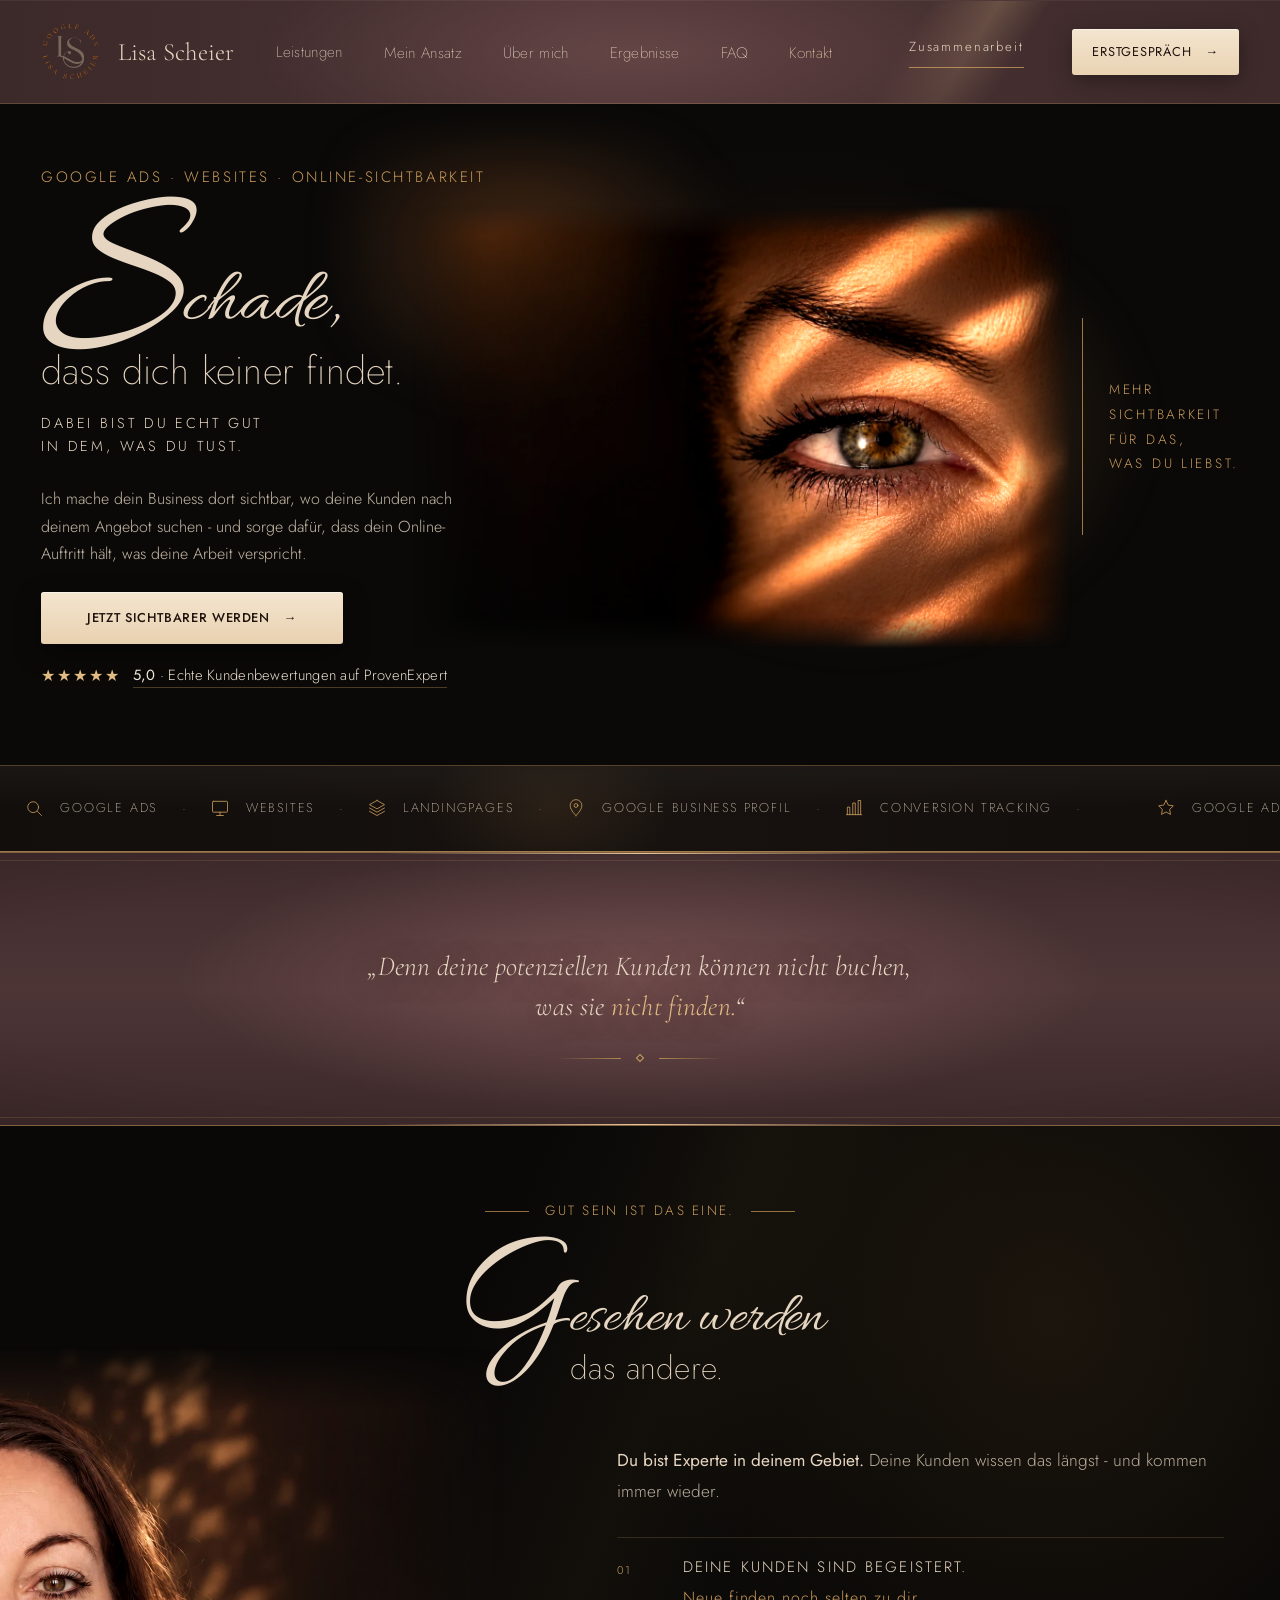
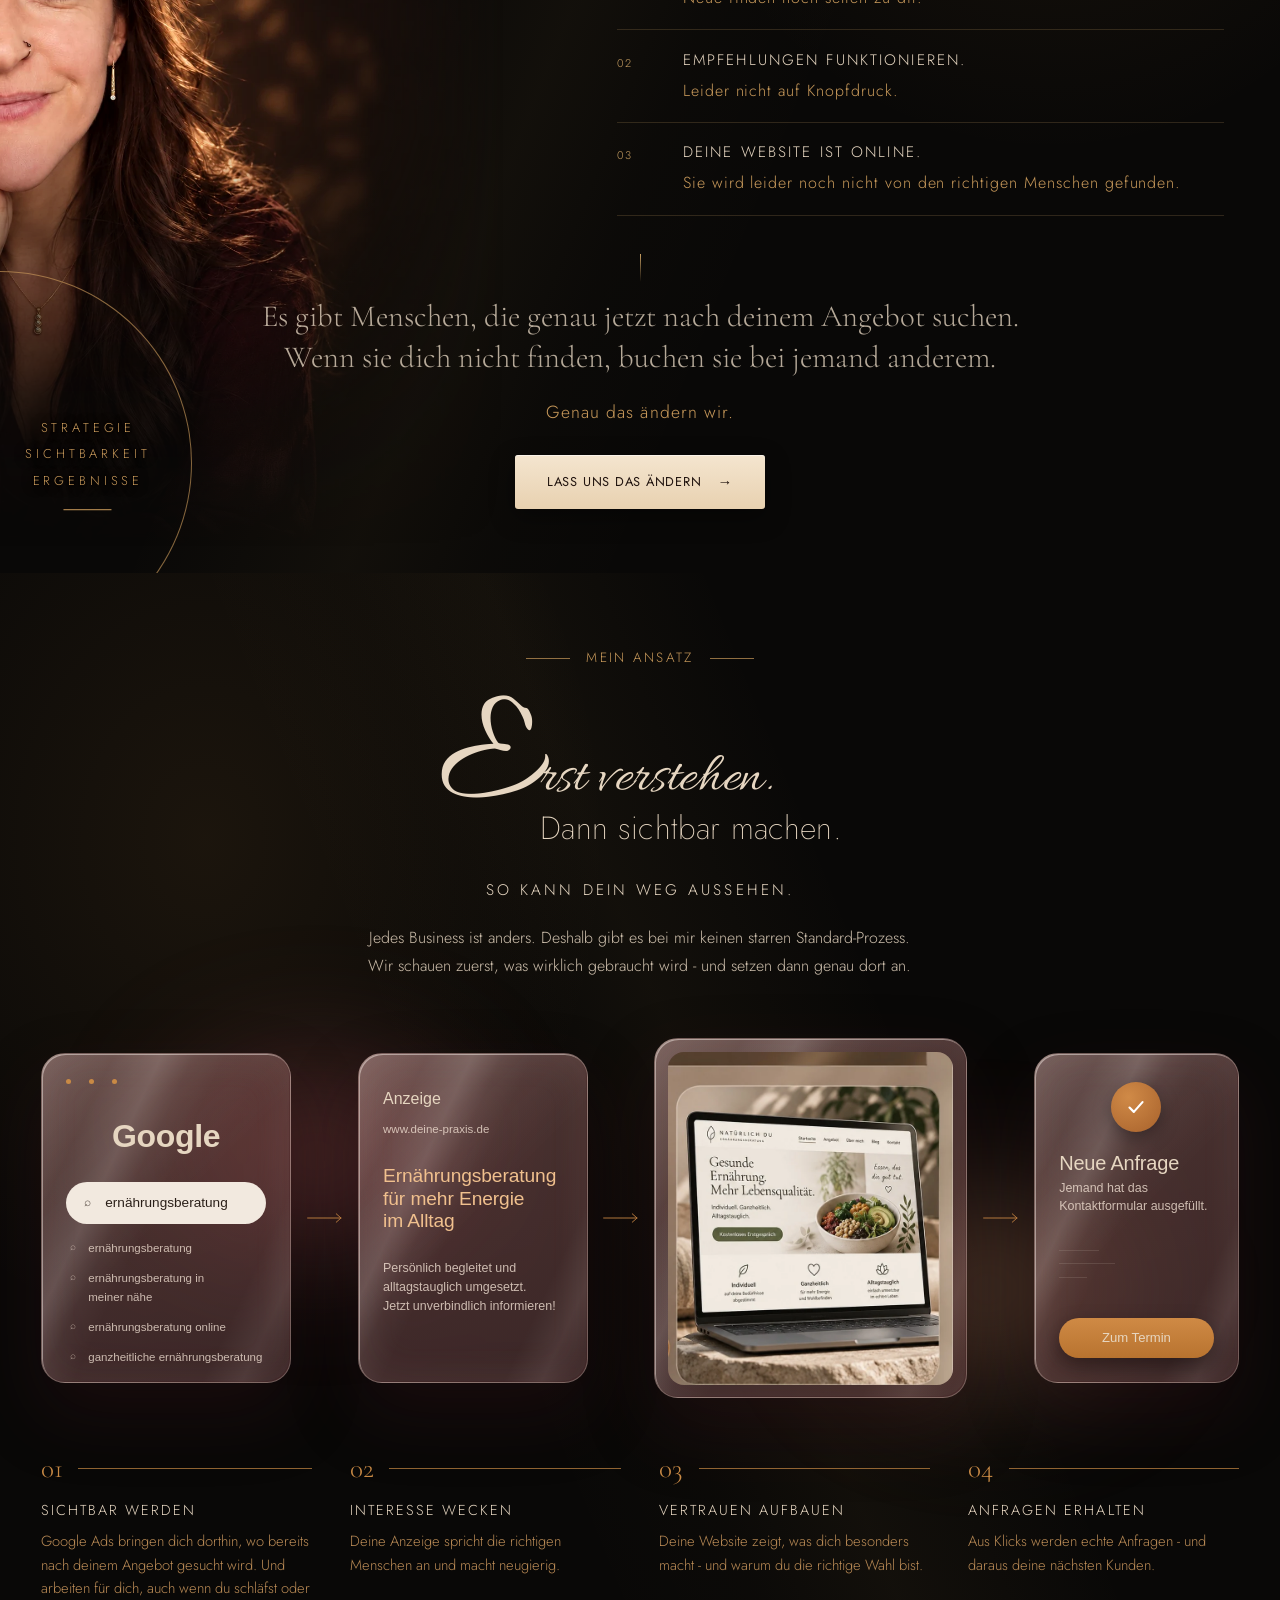
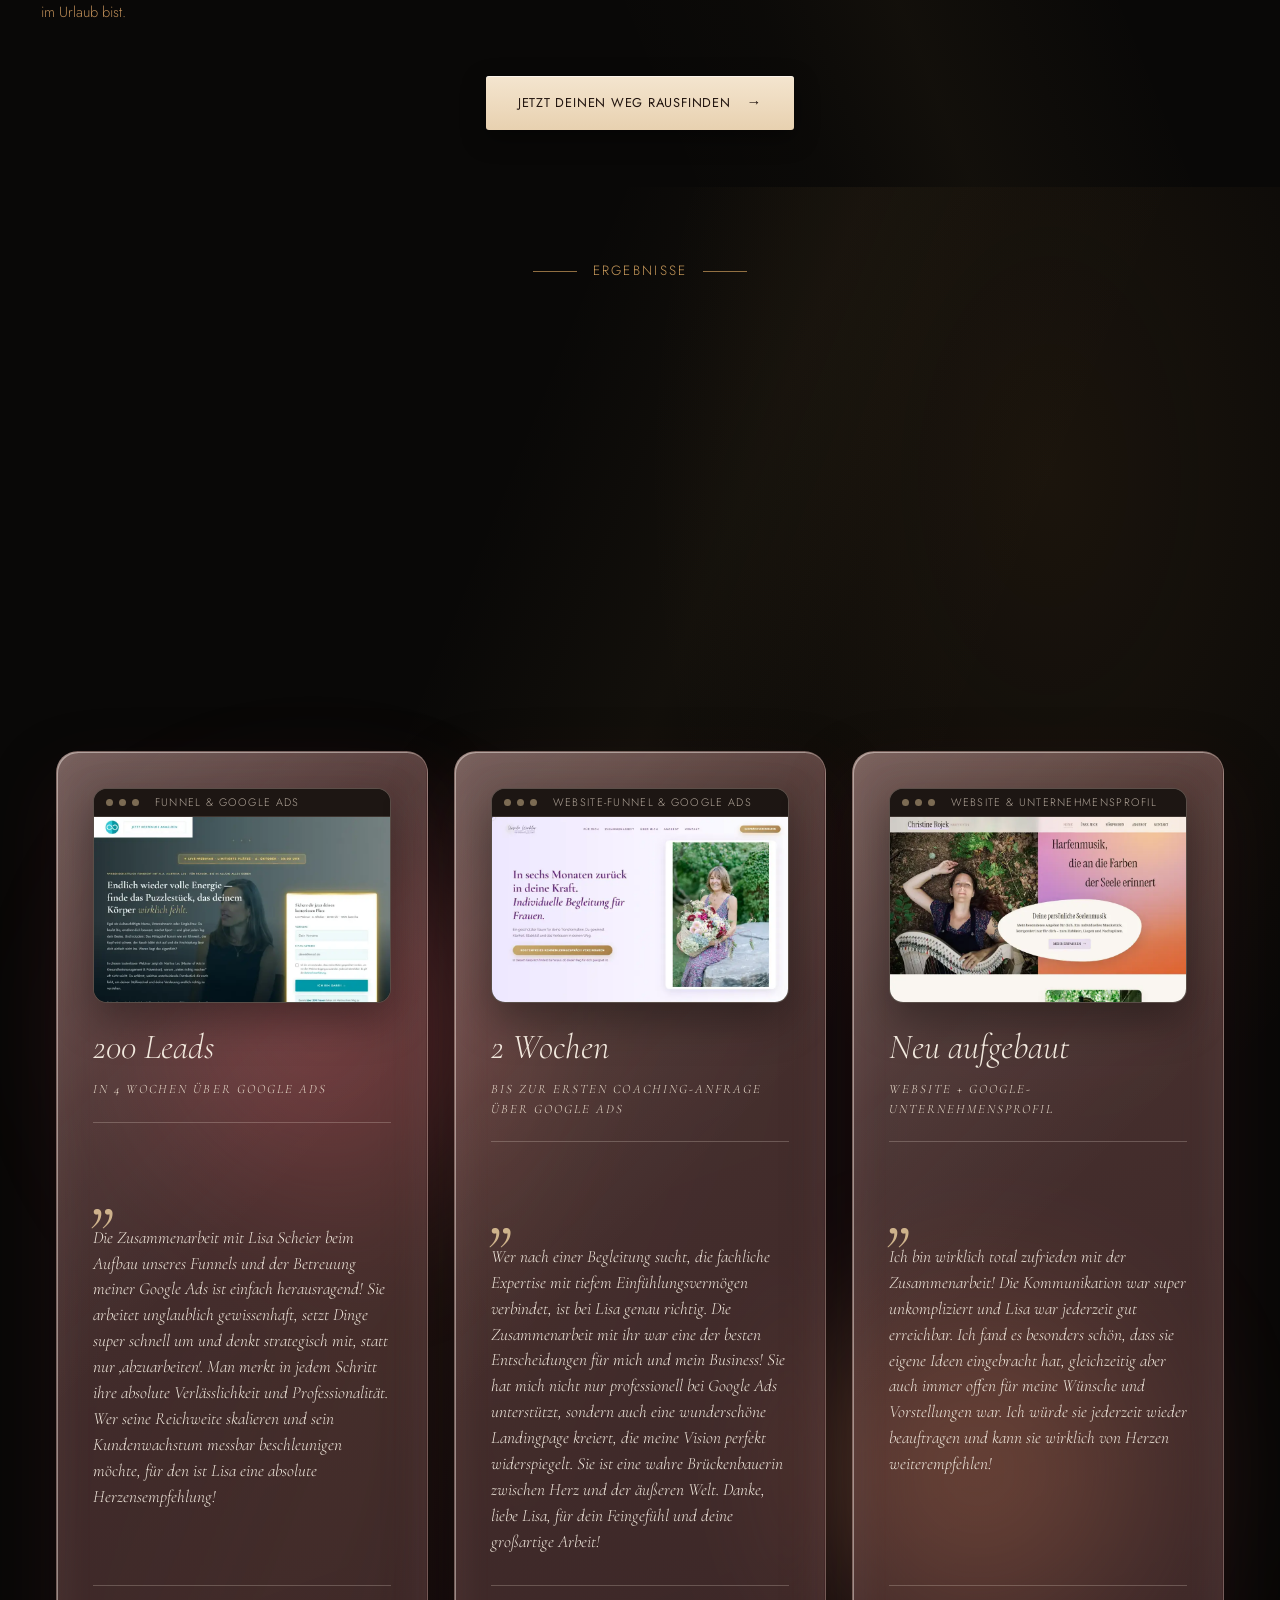
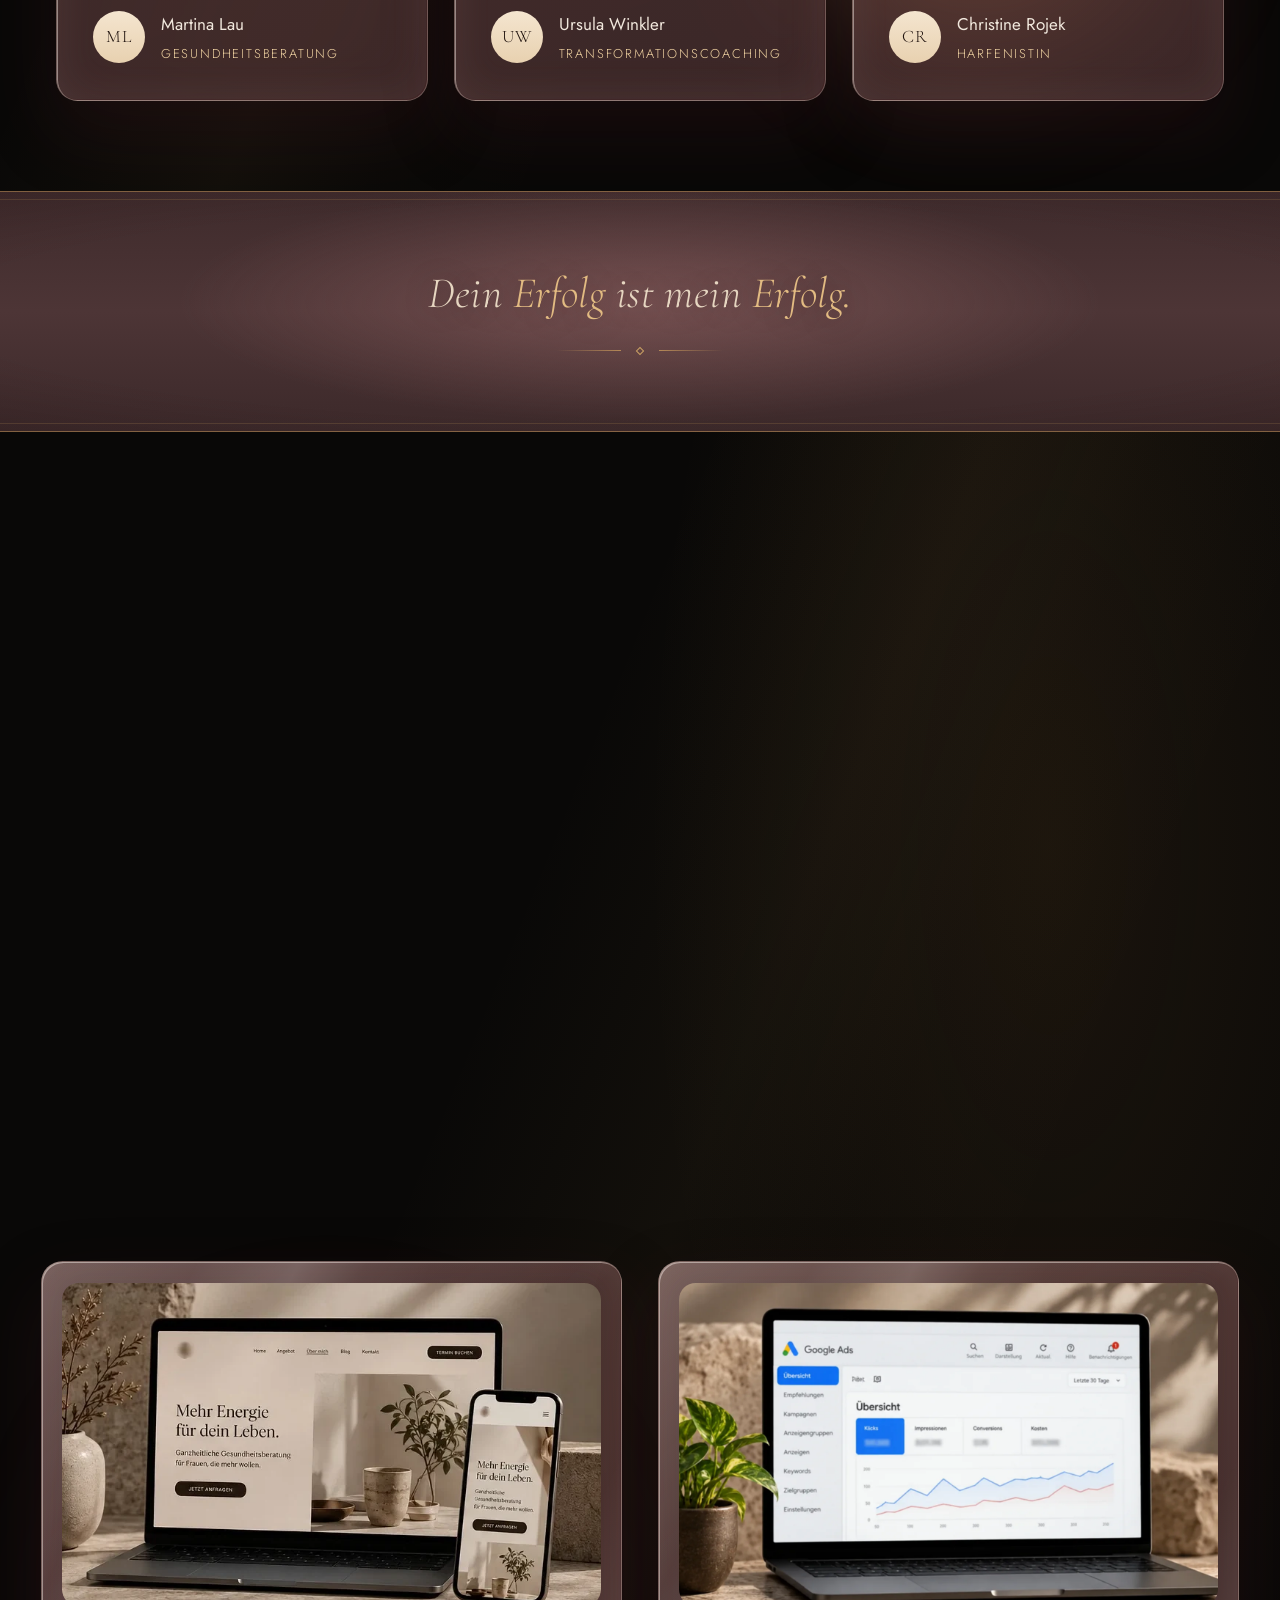
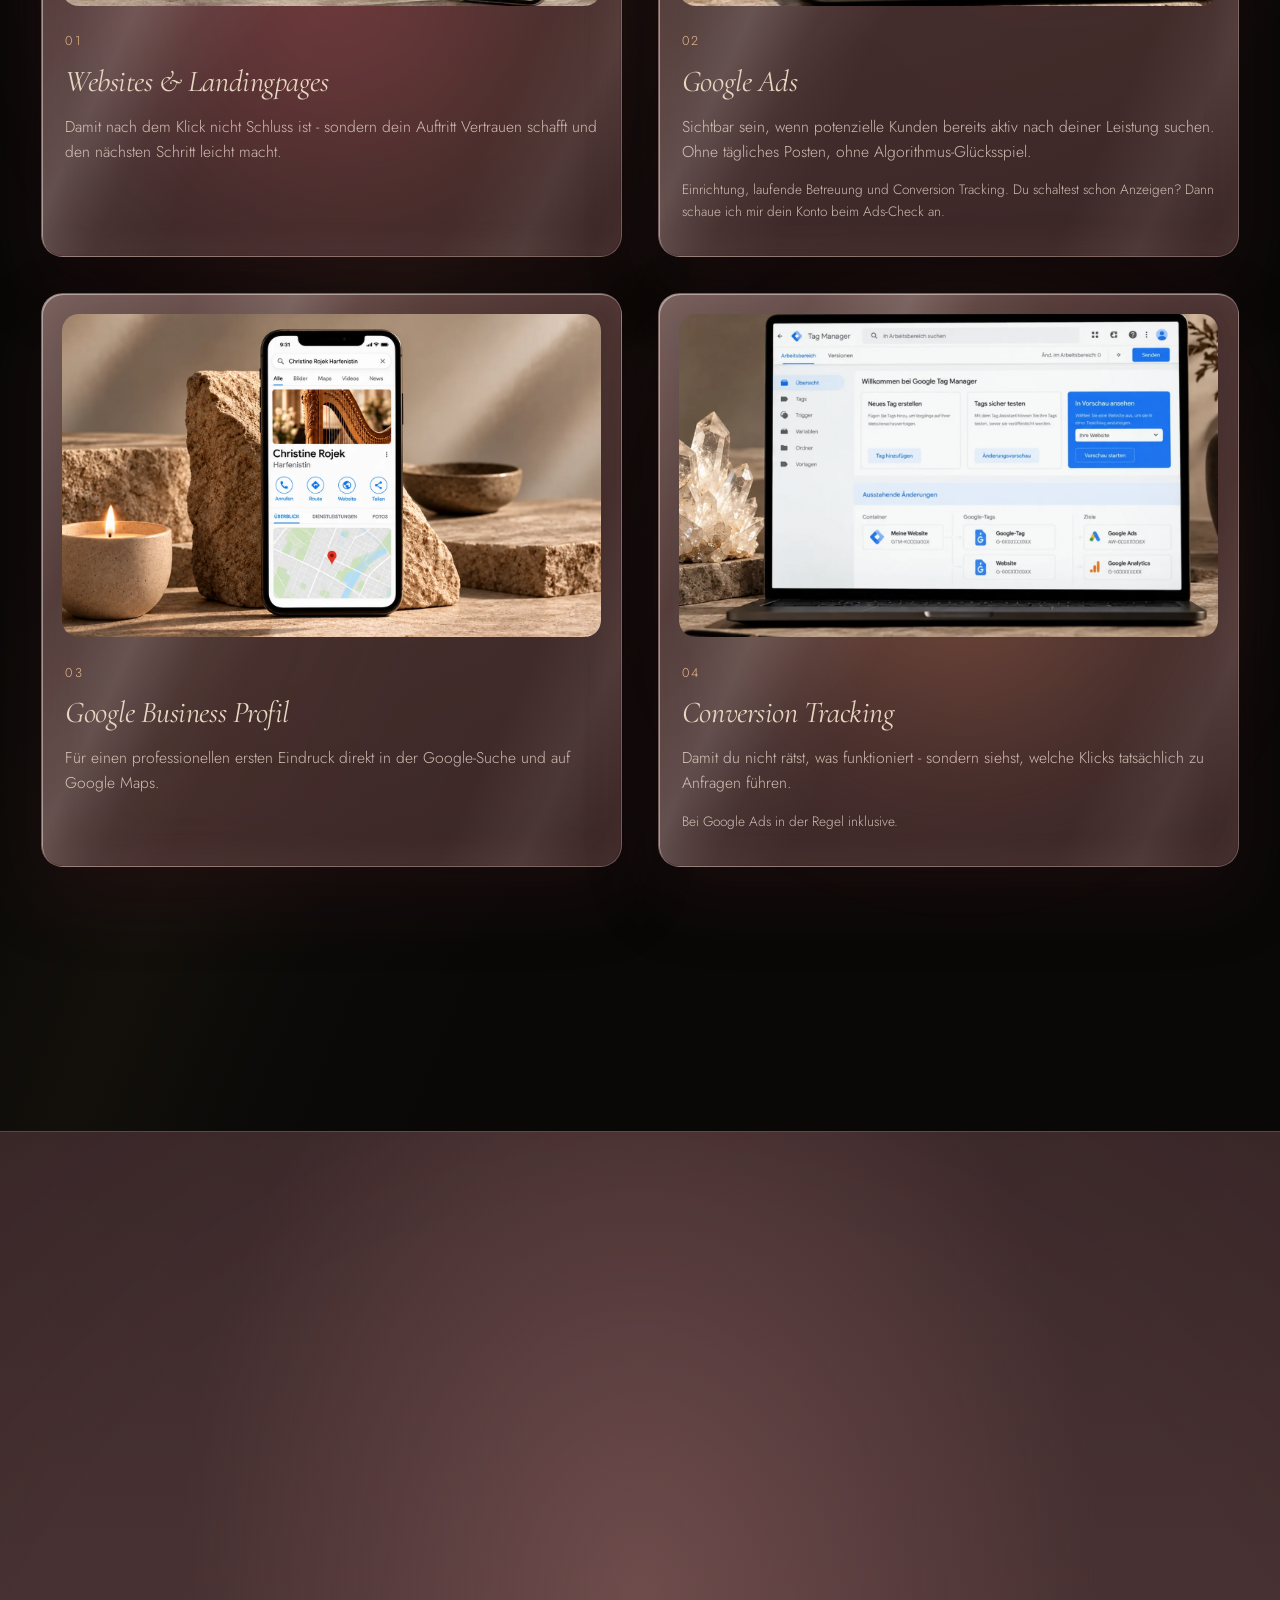
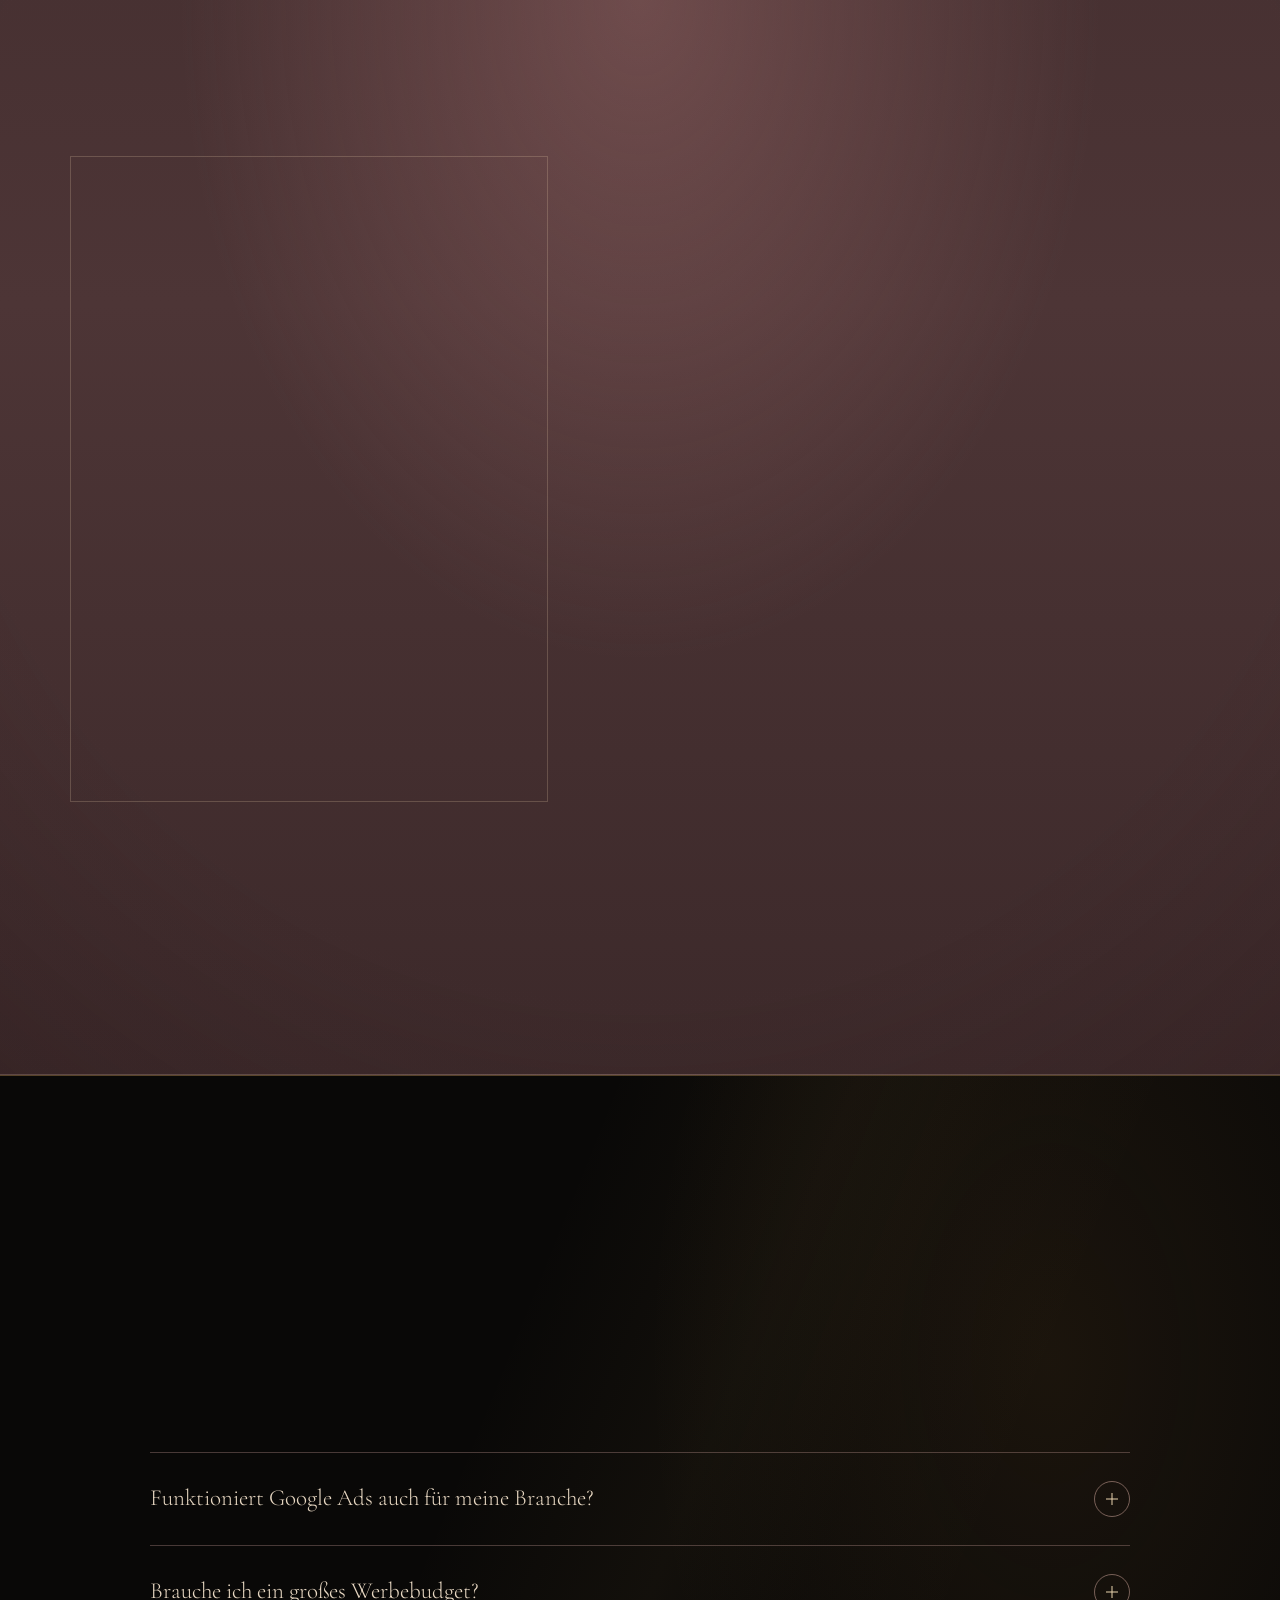
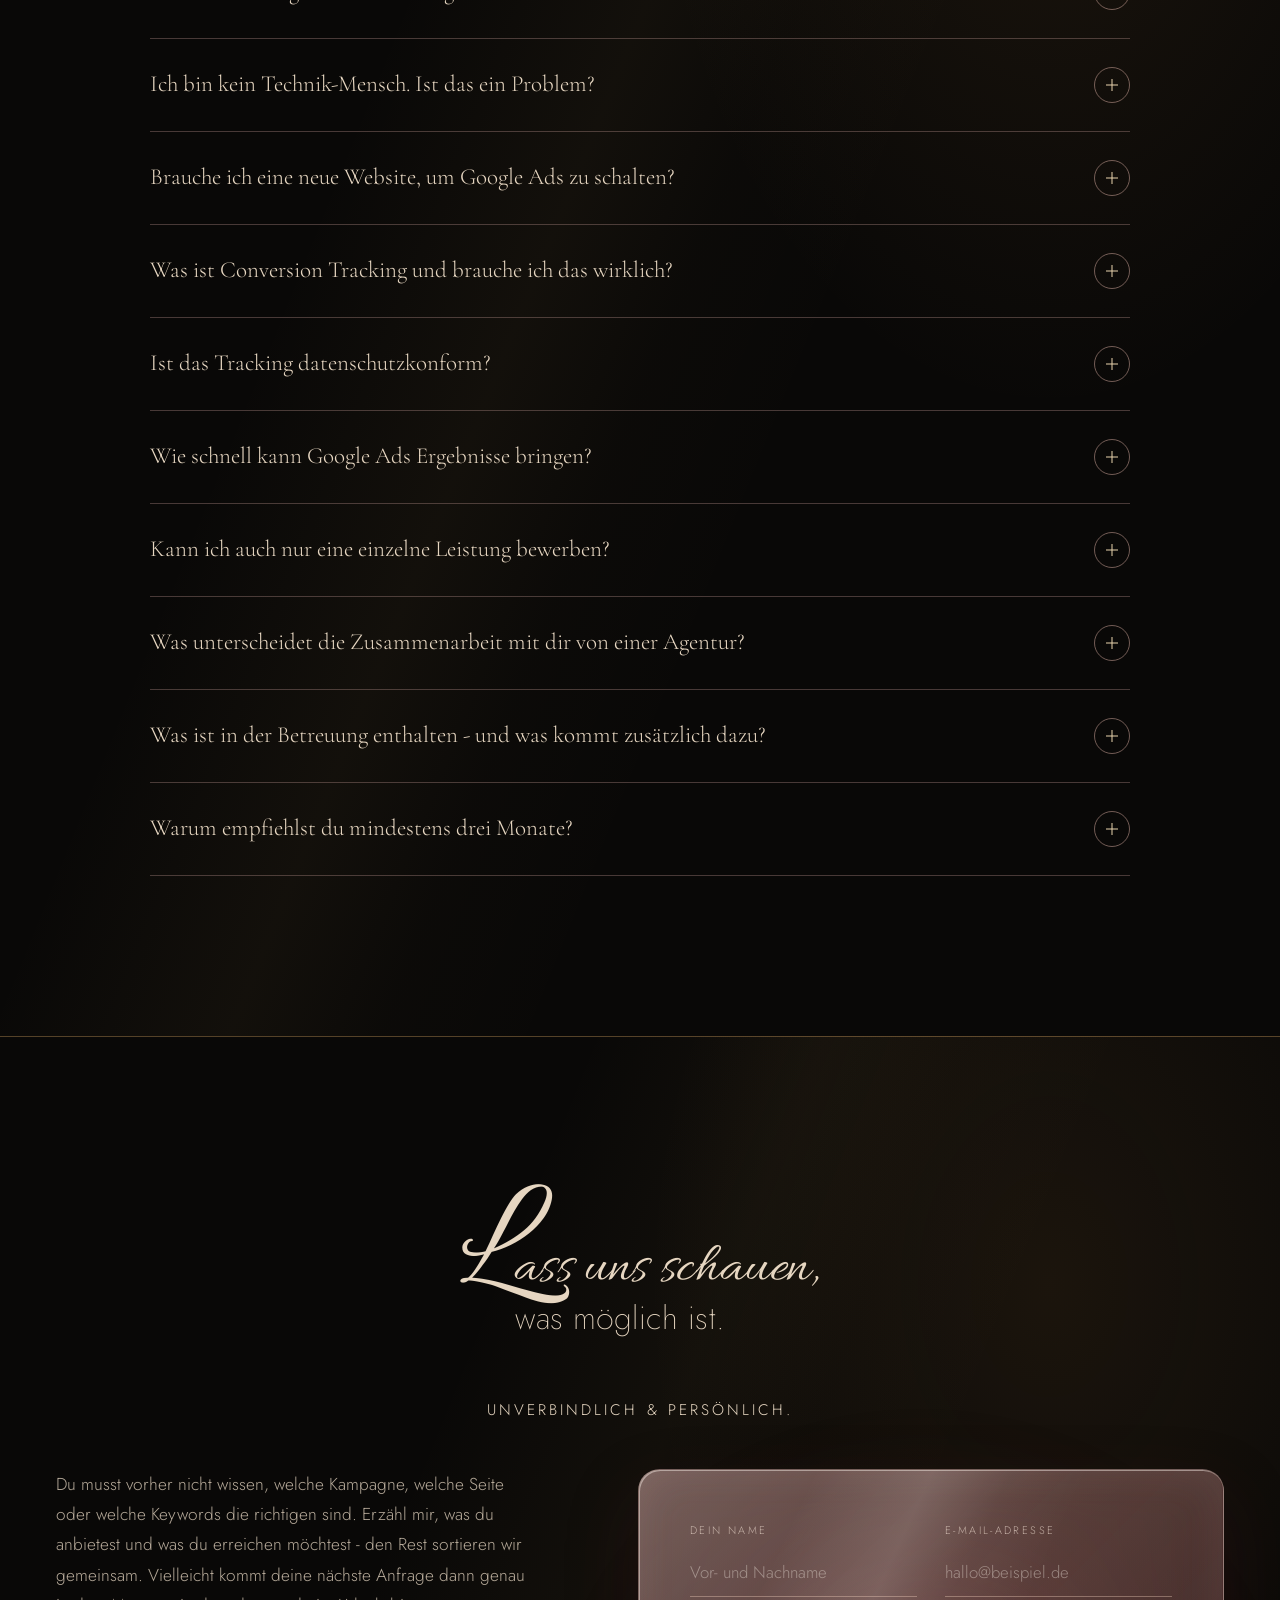
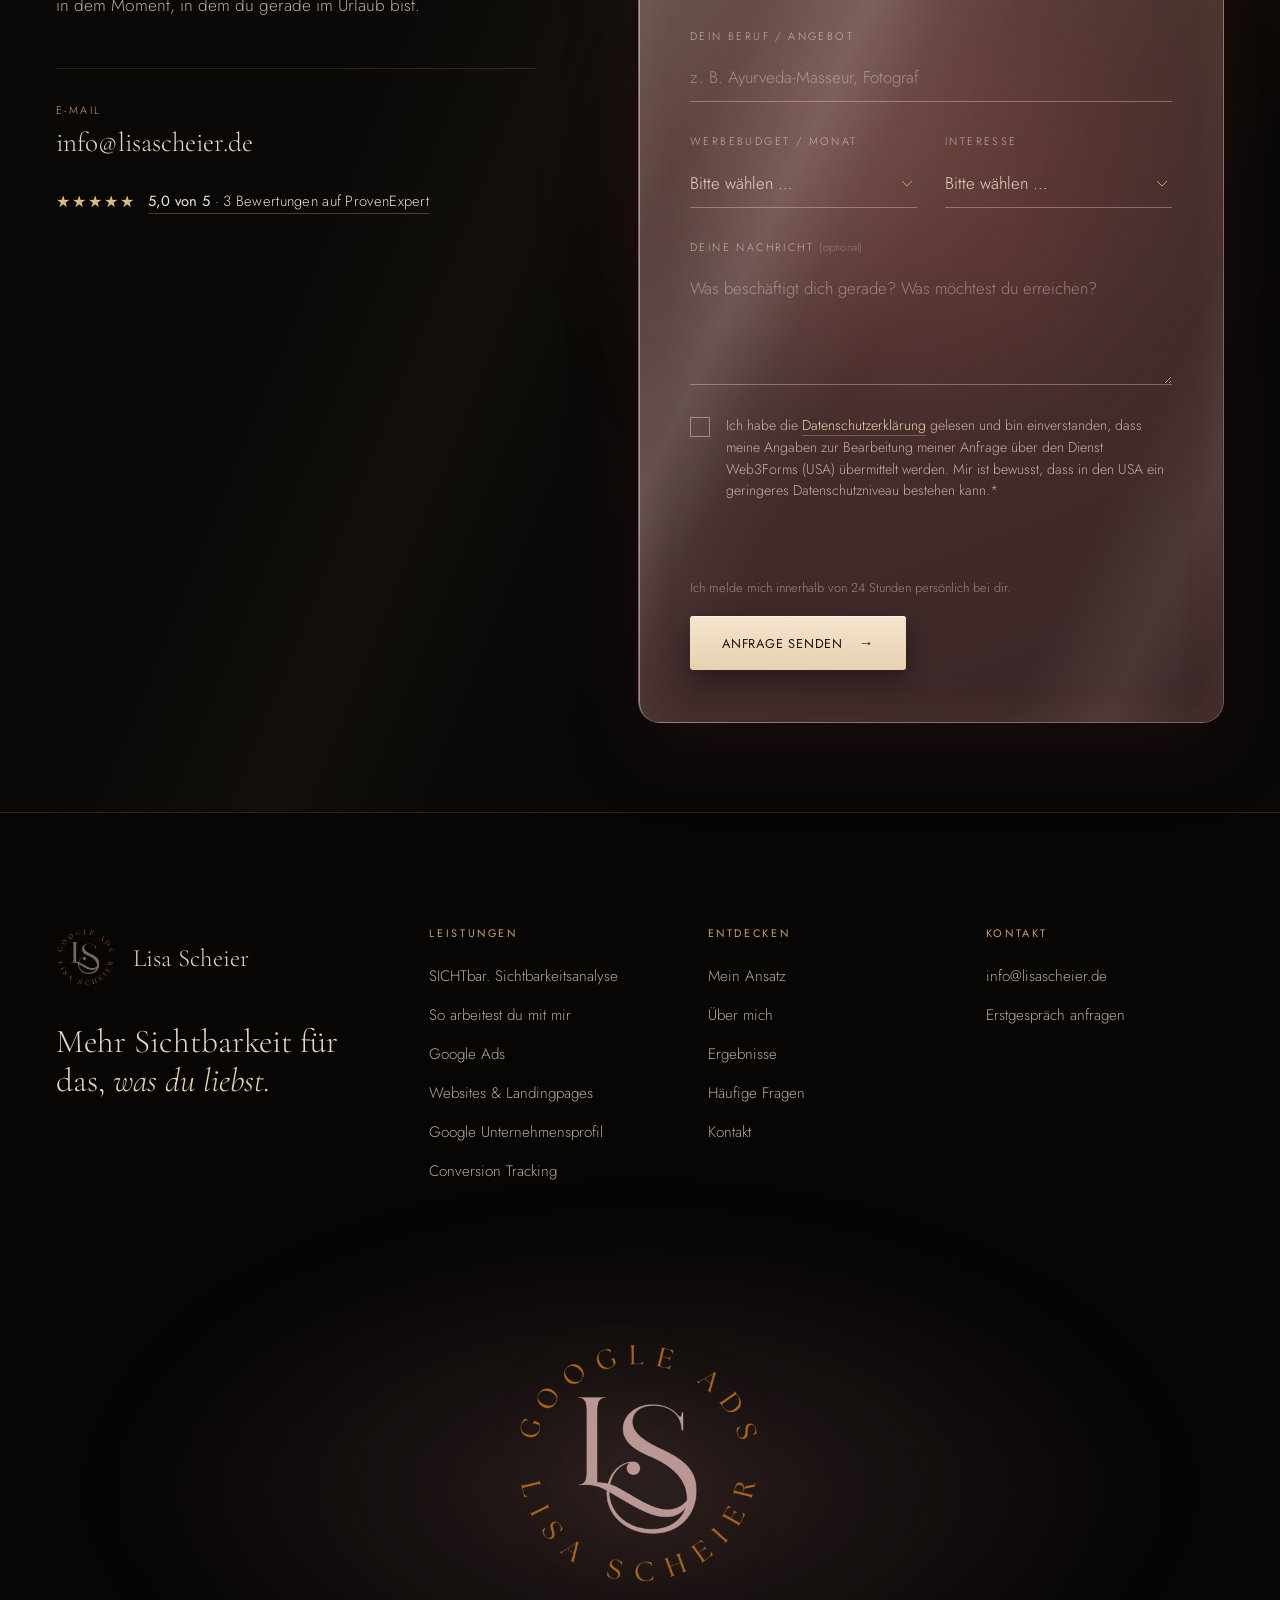
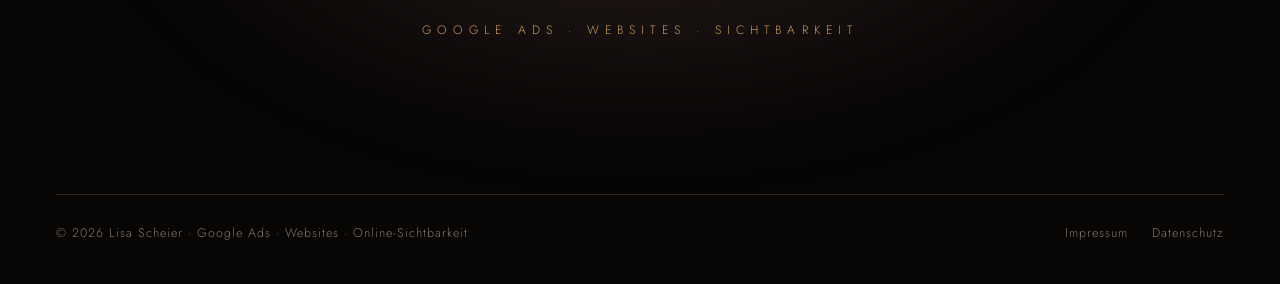
==== commit 02d0a33b: "SICHTbar.-Karte: atmosphärisches Auge im Bordeaux-Look (nach Lisas Entwurf) Co-Authored-By: Claude O" ====
--- a/index.html
+++ b/index.html
@@ -22,10 +22,10 @@
 <link rel="preload" href="assets/fonts/jost-v20-latin-300.woff2" as="font" type="font/woff2" crossorigin>
 <link rel="preload" href="assets/fonts/allura.woff2" as="font" type="font/woff2" crossorigin>
 <link rel="preload" href="assets/fonts/allura.woff2" as="font" type="font/woff2" crossorigin>
-<link rel="stylesheet" href="assets/css/site.css?v=1791563657">
-<link rel="stylesheet" href="assets/css/variante-a.css?v=1791563657">
-<link rel="stylesheet" href="assets/css/variante-a-schwarz.css?v=1791563657">
-<link rel="preload" href="assets/img/lisa-hero.webp?v=1791563657" as="image">
+<link rel="stylesheet" href="assets/css/site.css?v=1791564462">
+<link rel="stylesheet" href="assets/css/variante-a.css?v=1791564462">
+<link rel="stylesheet" href="assets/css/variante-a-schwarz.css?v=1791564462">
+<link rel="preload" href="assets/img/lisa-hero.webp?v=1791564462" as="image">
 <script type="application/ld+json">{"@context": "https://schema.org", "@type": "ProfessionalService", "name": "Lisa Scheier - Google Ads & Online-Sichtbarkeit", "url": "https://lisascheier.de/", "image": "https://lisascheier.de/assets/img/vorschau-social.jpg", "logo": "https://lisascheier.de/assets/img/logo.png", "email": "info@lisascheier.de", "founder": {"@type": "Person", "name": "Lisa Scheier", "jobTitle": "Freiberufliche Google Ads Beraterin"}, "address": {"@type": "PostalAddress", "streetAddress": "Hintere Straße 19", "postalCode": "75446", "addressLocality": "Wiernsheim", "addressRegion": "Baden-Württemberg", "addressCountry": "DE"}, "areaServed": ["DE", "AT", "CH"], "knowsAbout": ["Google Ads", "Conversion Tracking", "Websites", "Landingpages", "Google Unternehmensprofil"], "makesOffer": [{"@type": "Offer", "name": "SICHTbar. Sichtbarkeitsanalyse"}, {"@type": "Offer", "name": "Google Ads Check"}, {"@type": "Offer", "name": "Landingpage"}, {"@type": "Offer", "name": "Website"}, {"@type": "Offer", "name": "Google Ads Setup"}, {"@type": "Offer", "name": "Google Ads Betreuung"}, {"@type": "Offer", "name": "Google Unternehmensprofil Einrichtung"}, {"@type": "Offer", "name": "Conversion Tracking"}]}</script>
 <script type="application/ld+json">{"@context": "https://schema.org", "@type": "FAQPage", "mainEntity": [{"@type": "Question", "name": "Funktioniert Google Ads auch für meine Branche?", "acceptedAnswer": {"@type": "Answer", "text": "Wenn Menschen bei Google aktiv nach einer Leistung wie deiner suchen, kann Google Ads sehr interessant sein. Ob genügend Nachfrage vorhanden ist und Werbung für dein konkretes Angebot sinnvoll ist, schaue ich mir aber vorher an."}}, {"@type": "Question", "name": "Brauche ich ein großes Werbebudget?", "acceptedAnswer": {"@type": "Answer", "text": "Nicht unbedingt. Wie viel Budget sinnvoll ist, hängt unter anderem von deiner Branche, deinem Standort, den Suchbegriffen und dem Wettbewerb ab. Als grobe Orientierung würde ich mit einem Werbebudget von mindestens 300 € im Monat starten - bei manchen Angeboten kann aber auch mehr notwendig sein."}}, {"@type": "Question", "name": "Ich bin kein Technik-Mensch. Ist das ein Problem?", "acceptedAnswer": {"@type": "Answer", "text": "Nein. Dein Google Ads Konto erstellst du selbst, aber dabei lasse ich dich nicht allein. Du bekommst von mir eine schriftliche Schritt-für-Schritt-Anleitung und ein Video, das dich durch die Einrichtung führt. Vorwissen brauchst du dafür nicht."}}, {"@type": "Question", "name": "Brauche ich eine neue Website, um Google Ads zu schalten?", "acceptedAnswer": {"@type": "Answer", "text": "Nicht unbedingt. Entscheidend ist, wie gut deine Seite deine Kunden führt und was nach dem Klick passiert. Lädt sie schnell, funktioniert sie auf dem Handy und führt sie klar zur Buchung, kann sie bleiben. Wenn nicht, bezahlst du für Klicks, die einfach verpuffen. Das schaue ich mir vorher an. Oft ist eine Landingpage für genau die Leistung, die du bewerben möchtest, die bessere Wahl."}}, {"@type": "Question", "name": "Was ist Conversion Tracking und brauche ich das wirklich?", "acceptedAnswer": {"@type": "Answer", "text": "Ja. Ohne Tracking weiß Google nicht, welche Klicks zu Anfragen führen. Dann wird auf Klicks optimiert statt auf Buchungen. Mit Tracking messen wir zum Beispiel Formularanfragen, Anrufe oder Klicks auf deinen Buchungsbutton. So siehst du, was dein Werbebudget wirklich bringt, und musst dich nicht auf dein Bauchgefühl verlassen."}}, {"@type": "Question", "name": "Ist das Tracking datenschutzkonform?", "acceptedAnswer": {"@type": "Answer", "text": "Ich richte das Tracking so ein, dass es erst aktiv wird, wenn deine Besucher im Cookie-Banner zustimmen. Eine Rechtsberatung ersetze ich allerdings nicht. Deine Datenschutzerklärung solltest du deshalb rechtlich prüfen lassen."}}, {"@type": "Question", "name": "Wie schnell kann Google Ads Ergebnisse bringen?", "acceptedAnswer": {"@type": "Answer", "text": "Erste Klicks können direkt nach dem Start einer Kampagne entstehen. Wann daraus die ersten Anfragen oder Buchungen werden, lässt sich allerdings nicht seriös versprechen. Deshalb schaue ich nicht nur darauf, ob die Anzeigen laufen, sondern wer klickt, welche Suchanfragen dahinterstecken und was danach auf deiner Seite passiert."}}, {"@type": "Question", "name": "Kann ich auch nur eine einzelne Leistung bewerben?", "acceptedAnswer": {"@type": "Answer", "text": "Ja. Du musst nicht dein komplettes Angebot über Google Ads bewerben. Manchmal ist es sogar interessanter, ganz gezielt eine bestimmte Leistung sichtbar zu machen - zum Beispiel Keramikimplantate beim Zahnarzt, Ayurveda-Massagen oder Hochzeitsfotografie. Entscheidend ist, was du stärker auslasten möchtest und wonach Menschen tatsächlich suchen. So planen wir vorausschauend, damit du nicht kurzfristig auf Anfragen hoffen musst, sondern im besten Fall schon im Voraus ausgebucht bist."}}, {"@type": "Question", "name": "Was unterscheidet die Zusammenarbeit mit dir von einer Agentur?", "acceptedAnswer": {"@type": "Answer", "text": "Bei mir landest du nicht nach dem Erstgespräch bei irgendeinem Account Manager. Du arbeitest direkt mit mir. Deshalb betreue ich bewusst nur wenige Kunden gleichzeitig. Und weil ich selbst aus dem Gesundheitsbereich komme, kenne ich viele der Besonderheiten dieser Branche nicht nur aus der Google-Ads-Perspektive."}}, {"@type": "Question", "name": "Was ist in der Betreuung enthalten - und was kommt zusätzlich dazu?", "acceptedAnswer": {"@type": "Answer", "text": "Meine monatliche Betreuung und dein Werbebudget sind zwei getrennte Dinge. Das Werbebudget zahlst du direkt an Google. Dazu kommen meine Betreuung und - je nach Zusammenarbeit - die einmalige Einrichtung der Kampagne."}}, {"@type": "Question", "name": "Warum empfiehlst du mindestens drei Monate?", "acceptedAnswer": {"@type": "Answer", "text": "Weil ich Google Ads nicht nach ein paar Tagen beurteilen möchte. Nach dem Start sehen wir, welche Suchanfragen tatsächlich entstehen, welche Anzeigen funktionieren und was auf deiner Website passiert. Auf dieser Grundlage kann ich die Kampagne Schritt für Schritt weiter optimieren."}}]}</script>
 </head>
@@ -90,7 +90,7 @@
       <a class="hero__btn reveal" data-d="3" href="#kontakt">Jetzt sichtbarer werden <span aria-hidden="true">→</span></a>
       <a class="rating rating--hero reveal" href="https://www.provenexpert.com/de-de/lisa-scheier/" target="_blank" rel="noopener"><span class="rating__stars" aria-hidden="true">★★★★★</span><span class="rating__text"><strong>5,0</strong> · Echte Kundenbewertungen auf ProvenExpert</span></a>
     </div>
-    <div class="hero__eye" aria-hidden="true"><img src="assets/img/lisa-hero.webp?v=1791563657" alt="" width="1677" height="938" fetchpriority="high"></div>
+    <div class="hero__eye" aria-hidden="true"><img src="assets/img/lisa-hero.webp?v=1791564462" alt="" width="1677" height="938" fetchpriority="high"></div>
     <p class="hero__note reveal" data-d="3">Mehr<br>Sichtbarkeit<br>für das,<br>was du liebst.</p>
   </div>
 </section>
@@ -114,7 +114,7 @@
       <h2 class="stitle reveal" data-d="1" id="problem-h" aria-label="Gesehen werden das andere."><span class="stitle__script" aria-hidden="true"><span class="stitle__big">G</span><span class="stitle__word">esehen werden</span></span> <span class="stitle__rest" aria-hidden="true">das andere.</span></h2>
     </div>
     <div class="problem__grid">
-      <div class="problem__figure problem__figure--photo reveal-img"><img src="assets/img/lisa-gesehen-bordeaux.webp?v=1791563657" alt="Lisa Scheier" loading="lazy" width="1086" height="1448"><span class="problem__arc"><span class="problem__caption">Strategie<br>Sichtbarkeit<br>Ergebnisse</span></span></div>
+      <div class="problem__figure problem__figure--photo reveal-img"><img src="assets/img/lisa-gesehen-bordeaux.webp?v=1791564462" alt="Lisa Scheier" loading="lazy" width="1086" height="1448"><span class="problem__arc"><span class="problem__caption">Strategie<br>Sichtbarkeit<br>Ergebnisse</span></span></div>
       <div>
         <p class="lead reveal" data-d="2"><strong>Du bist Experte in deinem Gebiet.</strong> Deine Kunden wissen das längst - und kommen immer wieder.</p>
         <ul class="points">
@@ -167,7 +167,7 @@
       <div class="flow__step" aria-hidden="true"><span class="n">02</span><h3>Interesse wecken</h3><p>Deine Anzeige spricht die richtigen Menschen an und macht neugierig.</p></div>
       <svg class="flow__arrow" viewBox="0 0 60 16" aria-hidden="true"><path d="M1 8h56M49 1l8 7-8 7"/></svg>
       <article class="flow__card flow__card--site reveal" data-d="2" role="listitem">
-        <img src="assets/img/beispiel-website.webp?v=1791563657" alt="Beispiel einer Website für Ernährungsberatung auf einem Laptop" loading="lazy" width="688" height="800">
+        <img src="assets/img/beispiel-website.webp?v=1791564462" alt="Beispiel einer Website für Ernährungsberatung auf einem Laptop" loading="lazy" width="688" height="800">
       </article>
       <div class="flow__step" aria-hidden="true"><span class="n">03</span><h3>Vertrauen aufbauen</h3><p>Deine Website zeigt, was dich besonders macht - und warum du die richtige Wahl bist.</p></div>
       <svg class="flow__arrow" viewBox="0 0 60 16" aria-hidden="true"><path d="M1 8h56M49 1l8 7-8 7"/></svg>
@@ -206,21 +206,21 @@
     </ul>
     <div class="testis testis--3">
       <figure class="testi reveal">
-        <div class="testi__shot"><span class="testi__bar" aria-hidden="true"><i></i><i></i><i></i><em>Funnel &amp; Google Ads</em></span><span class="testi__screen"><img src="assets/img/projekt-martina.webp?v=1791563657" alt="Beispielprojekt: Website von Martina Lau" loading="lazy" width="900" height="5032" style="--shift:-88.82%"></span></div>
+        <div class="testi__shot"><span class="testi__bar" aria-hidden="true"><i></i><i></i><i></i><em>Funnel &amp; Google Ads</em></span><span class="testi__screen"><img src="assets/img/projekt-martina.webp?v=1791564462" alt="Beispielprojekt: Website von Martina Lau" loading="lazy" width="900" height="5032" style="--shift:-88.82%"></span></div>
         <p class="testi__result"><strong>200 Leads</strong><span>in 4 Wochen über Google Ads</span></p>
         <span class="testi__mark" aria-hidden="true">„</span>
         <blockquote><p>Die Zusammenarbeit mit Lisa Scheier beim Aufbau unseres Funnels und der Betreuung meiner Google Ads ist einfach herausragend! Sie arbeitet unglaublich gewissenhaft, setzt Dinge super schnell um und denkt strategisch mit, statt nur ‚abzuarbeiten'. Man merkt in jedem Schritt ihre absolute Verlässlichkeit und Professionalität. Wer seine Reichweite skalieren und sein Kundenwachstum messbar beschleunigen möchte, für den ist Lisa eine absolute Herzensempfehlung!</p></blockquote>
         <figcaption><span class="testi__avatar" aria-hidden="true">ML</span><span><strong>Martina Lau</strong><small>Gesundheitsberatung</small></span></figcaption>
       </figure>
       <figure class="testi reveal" data-d="1">
-        <div class="testi__shot"><span class="testi__bar" aria-hidden="true"><i></i><i></i><i></i><em>Website-Funnel &amp; Google Ads</em></span><span class="testi__screen"><img src="assets/img/projekt-ursula.webp?v=1791563657" alt="Beispielprojekt: Website von Ursula Winkler" loading="lazy" width="900" height="5625" style="--shift:-90.0%"></span></div>
+        <div class="testi__shot"><span class="testi__bar" aria-hidden="true"><i></i><i></i><i></i><em>Website-Funnel &amp; Google Ads</em></span><span class="testi__screen"><img src="assets/img/projekt-ursula.webp?v=1791564462" alt="Beispielprojekt: Website von Ursula Winkler" loading="lazy" width="900" height="5625" style="--shift:-90.0%"></span></div>
         <p class="testi__result"><strong>2 Wochen</strong><span>bis zur ersten Coaching-Anfrage über Google Ads</span></p>
         <span class="testi__mark" aria-hidden="true">„</span>
         <blockquote><p>Wer nach einer Begleitung sucht, die fachliche Expertise mit tiefem Einfühlungsvermögen verbindet, ist bei Lisa genau richtig. Die Zusammenarbeit mit ihr war eine der besten Entscheidungen für mich und mein Business! Sie hat mich nicht nur professionell bei Google Ads unterstützt, sondern auch eine wunderschöne Landingpage kreiert, die meine Vision perfekt widerspiegelt. Sie ist eine wahre Brückenbauerin zwischen Herz und der äußeren Welt. Danke, liebe Lisa, für dein Feingefühl und deine großartige Arbeit!</p></blockquote>
         <figcaption><span class="testi__avatar" aria-hidden="true">UW</span><span><strong>Ursula Winkler</strong><small>Transformationscoaching</small></span></figcaption>
       </figure>
       <figure class="testi reveal" data-d="2">
-        <div class="testi__shot"><span class="testi__bar" aria-hidden="true"><i></i><i></i><i></i><em>Website &amp; Unternehmensprofil</em></span><span class="testi__screen"><img src="assets/img/projekt-christine.webp?v=1791563657" alt="Beispielprojekt: Website von Christine Rojek" loading="lazy" width="900" height="3396" style="--shift:-83.44%"></span></div>
+        <div class="testi__shot"><span class="testi__bar" aria-hidden="true"><i></i><i></i><i></i><em>Website &amp; Unternehmensprofil</em></span><span class="testi__screen"><img src="assets/img/projekt-christine.webp?v=1791564462" alt="Beispielprojekt: Website von Christine Rojek" loading="lazy" width="900" height="3396" style="--shift:-83.44%"></span></div>
         <p class="testi__result"><strong>Neu aufgebaut</strong><span>Website + Google-Unternehmensprofil</span></p>
         <span class="testi__mark" aria-hidden="true">„</span>
         <blockquote><p>Ich bin wirklich total zufrieden mit der Zusammenarbeit! Die Kommunikation war super unkompliziert und Lisa war jederzeit gut erreichbar. Ich fand es besonders schön, dass sie eigene Ideen eingebracht hat, gleichzeitig aber auch immer offen für meine Wünsche und Vorstellungen war. Ich würde sie jederzeit wieder beauftragen und kann sie wirklich von Herzen weiterempfehlen!</p></blockquote>
@@ -260,7 +260,7 @@
     </div>
     <div class="services">
       <a class="service reveal" data-d="0" href="websites-landingpages.html">
-        <div class="service__img"><img src="assets/img/leistung-websites.webp?v=1791563657" alt="" loading="lazy" width="758" height="504"></div>
+        <div class="service__img"><img src="assets/img/leistung-websites.webp?v=1791564462" alt="" loading="lazy" width="758" height="504"></div>
         <div class="service__body">
           <span class="service__idx">01</span>
           <h3>Websites &amp; Landingpages</h3>
@@ -270,7 +270,7 @@
         </div>
       </a>
       <a class="service reveal" data-d="1" href="google-ads.html">
-        <div class="service__img"><img src="assets/img/leistung-google-ads.webp?v=1791563657" alt="" loading="lazy" width="758" height="504"></div>
+        <div class="service__img"><img src="assets/img/leistung-google-ads.webp?v=1791564462" alt="" loading="lazy" width="758" height="504"></div>
         <div class="service__body">
           <span class="service__idx">02</span>
           <h3>Google Ads</h3>
@@ -280,7 +280,7 @@
         </div>
       </a>
       <a class="service reveal" data-d="0" href="google-unternehmensprofil.html">
-        <div class="service__img"><img src="assets/img/leistung-unternehmensprofil.webp?v=1791563657" alt="" loading="lazy" width="758" height="504"></div>
+        <div class="service__img"><img src="assets/img/leistung-unternehmensprofil.webp?v=1791564462" alt="" loading="lazy" width="758" height="504"></div>
         <div class="service__body">
           <span class="service__idx">03</span>
           <h3>Google Business Profil</h3>
@@ -290,7 +290,7 @@
         </div>
       </a>
       <a class="service reveal" data-d="1" href="conversion-tracking.html">
-        <div class="service__img"><img src="assets/img/leistung-tracking.webp?v=1791563657" alt="" loading="lazy" width="758" height="504"></div>
+        <div class="service__img"><img src="assets/img/leistung-tracking.webp?v=1791564462" alt="" loading="lazy" width="758" height="504"></div>
         <div class="service__body">
           <span class="service__idx">04</span>
           <h3>Conversion Tracking</h3>
@@ -318,7 +318,7 @@
     </header>
     <div class="about__grid">
       <div class="about__photo">
-        <figure class="reveal-img about__photo--color"><img src="assets/img/lisa-ueber-mich-bordeaux.webp?v=1791563657" alt="Lisa Scheier im bordeauxroten Kleid" loading="lazy" width="900" height="1200"></figure>
+        <figure class="reveal-img about__photo--color"><img src="assets/img/lisa-ueber-mich-bordeaux.webp?v=1791564462" alt="Lisa Scheier im bordeauxroten Kleid" loading="lazy" width="900" height="1200"></figure>
         <div class="about__stamp reveal" data-d="2">Zahlen &amp; Blick fürs Ganze</div>
       </div>
       <div class="about__copy">
@@ -441,6 +441,6 @@
     </div>
   </div>
 </footer>
-<script src="assets/js/site.js?v=1791563657" defer></script>
+<script src="assets/js/site.js?v=1791564462" defer></script>
 </body>
 </html>
--- a/assets/css/site.css
+++ b/assets/css/site.css
@@ -1266,3 +1266,32 @@
 .rating--hero{display:flex;margin-top:22px}
 .rating--contact{display:flex;margin-top:26px}
 @media (max-width:560px){.rating{flex-wrap:wrap;gap:6px 10px;font-size:.86rem}}
+
+/* SICHTbar.-Karte: atmosphärisches Auge im Bordeaux-Kartenlayout (Lisas Entwurf 09.10.) */
+.findbar{overflow:hidden;isolation:isolate;
+  background:linear-gradient(160deg,rgba(92,52,50,.55),rgba(70,38,38,.6))}
+.findbar::before{content:"";position:absolute;z-index:-1;pointer-events:none;
+  width:110%;aspect-ratio:1677/938;left:-28%;top:0;margin-top:-21%;
+  background:url(../img/lisa-hero.webp) center/cover no-repeat;
+  filter:sepia(.35) saturate(1.15) hue-rotate(-8deg) brightness(.9);opacity:.85;
+  -webkit-mask-image:linear-gradient(90deg,transparent 18%,#000 34%,#000 80%,rgba(0,0,0,.55) 100%);
+          mask-image:linear-gradient(90deg,transparent 18%,#000 34%,#000 80%,rgba(0,0,0,.55) 100%)}
+.findbar > *{position:relative}
+.findbar__intro,.findbar__side{text-shadow:0 1px 18px rgba(30,12,12,.55)}
+@media (max-width:860px){
+  .findbar::before{width:190%;left:-95%;margin-top:-30%;opacity:.55;
+    -webkit-mask-image:linear-gradient(180deg,#000 0,#000 40%,transparent 75%);mask-image:linear-gradient(180deg,#000 0,#000 40%,transparent 75%)}
+}
+/* Feinjustierung Auge: kleiner, mittiger, mehr Bordeaux, weiche Ränder */
+@media (min-width:861px){
+  .findbar::before{width:82%;left:-8%;margin-top:-14.5%;opacity:.82;
+    filter:sepia(.3) saturate(1.1) hue-rotate(-10deg) brightness(.78);
+    box-shadow:inset 0 0 0 2000px rgba(96,36,40,.26);
+    -webkit-mask-image:radial-gradient(ellipse 62% 78% at 64% 52%,#000 45%,transparent 100%);
+            mask-image:radial-gradient(ellipse 62% 78% at 64% 52%,#000 45%,transparent 100%)}
+}
+@media (min-width:861px){
+  .findbar::before{-webkit-mask-image:linear-gradient(90deg,transparent 22%,#000 42%,#000 66%,transparent 99%);
+                           mask-image:linear-gradient(90deg,transparent 22%,#000 42%,#000 66%,transparent 99%)}
+}
+@media (max-width:860px){.findbar::before{opacity:.42}}
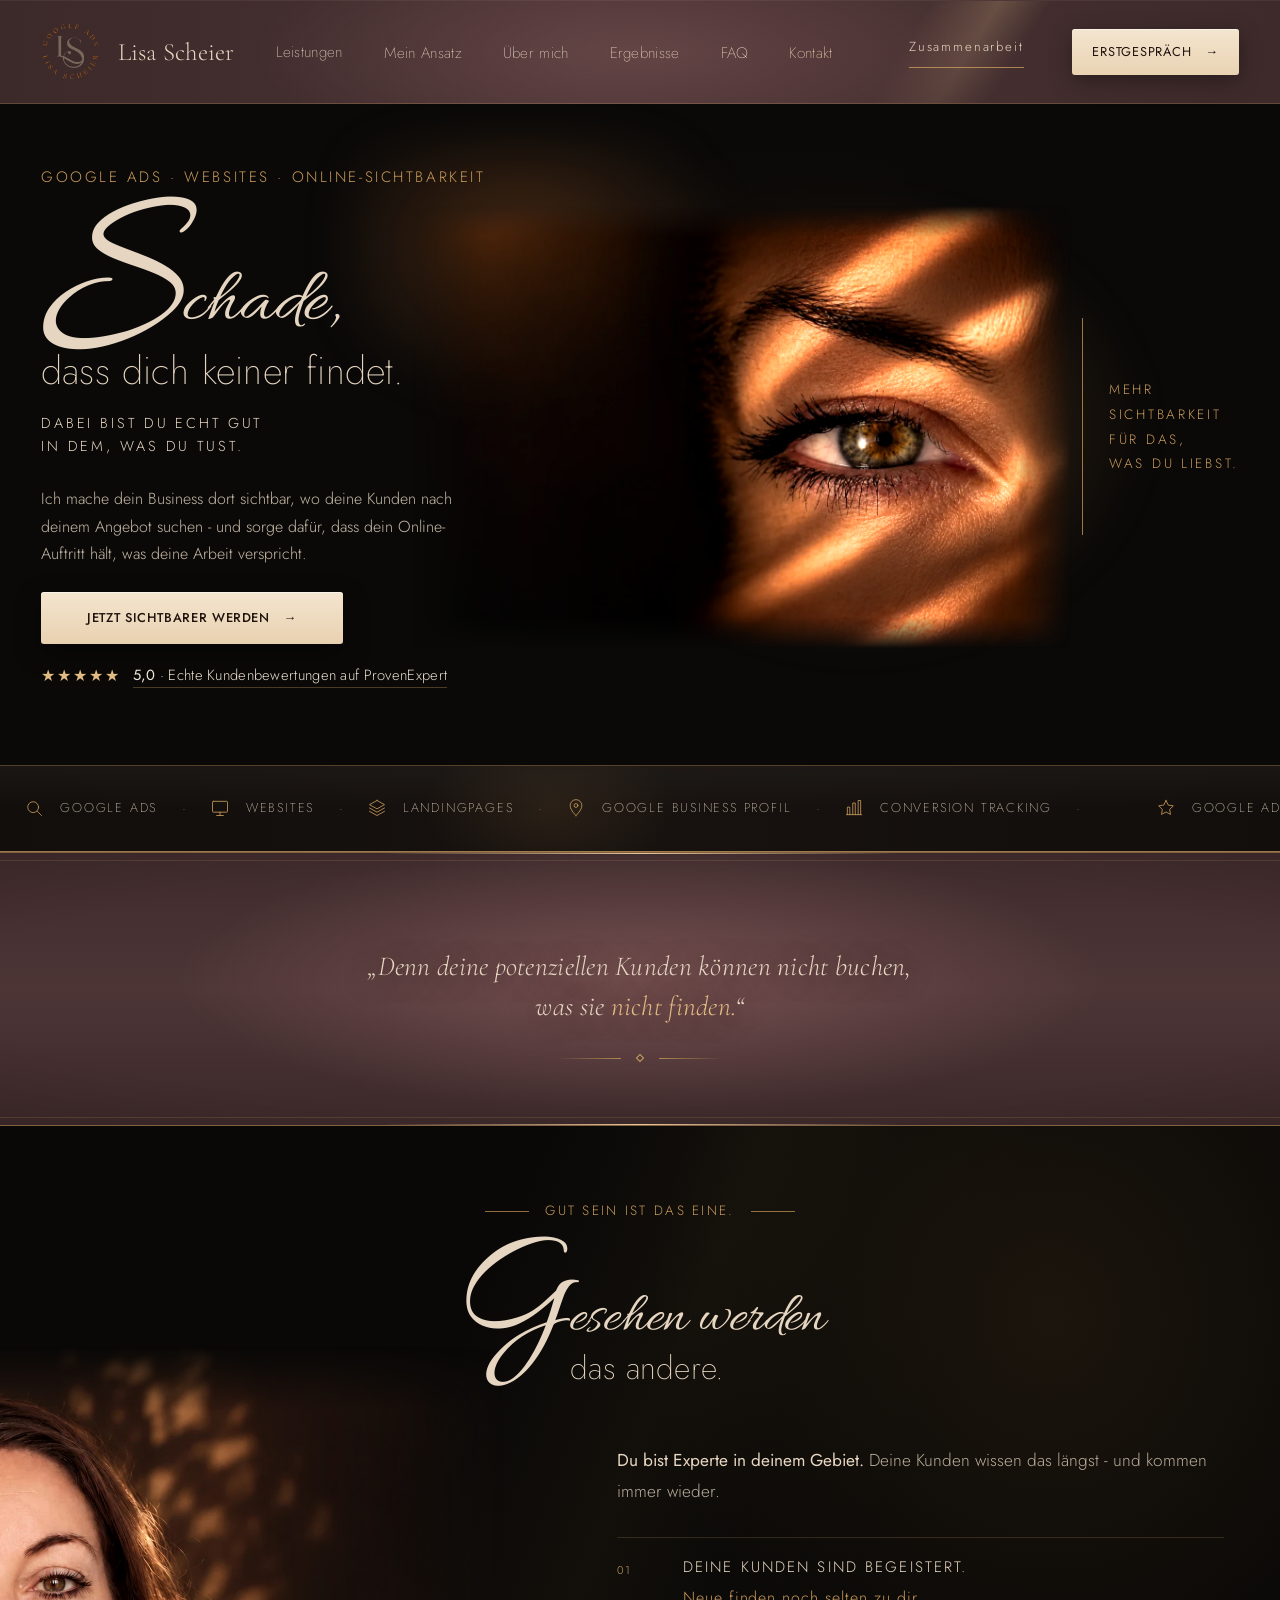
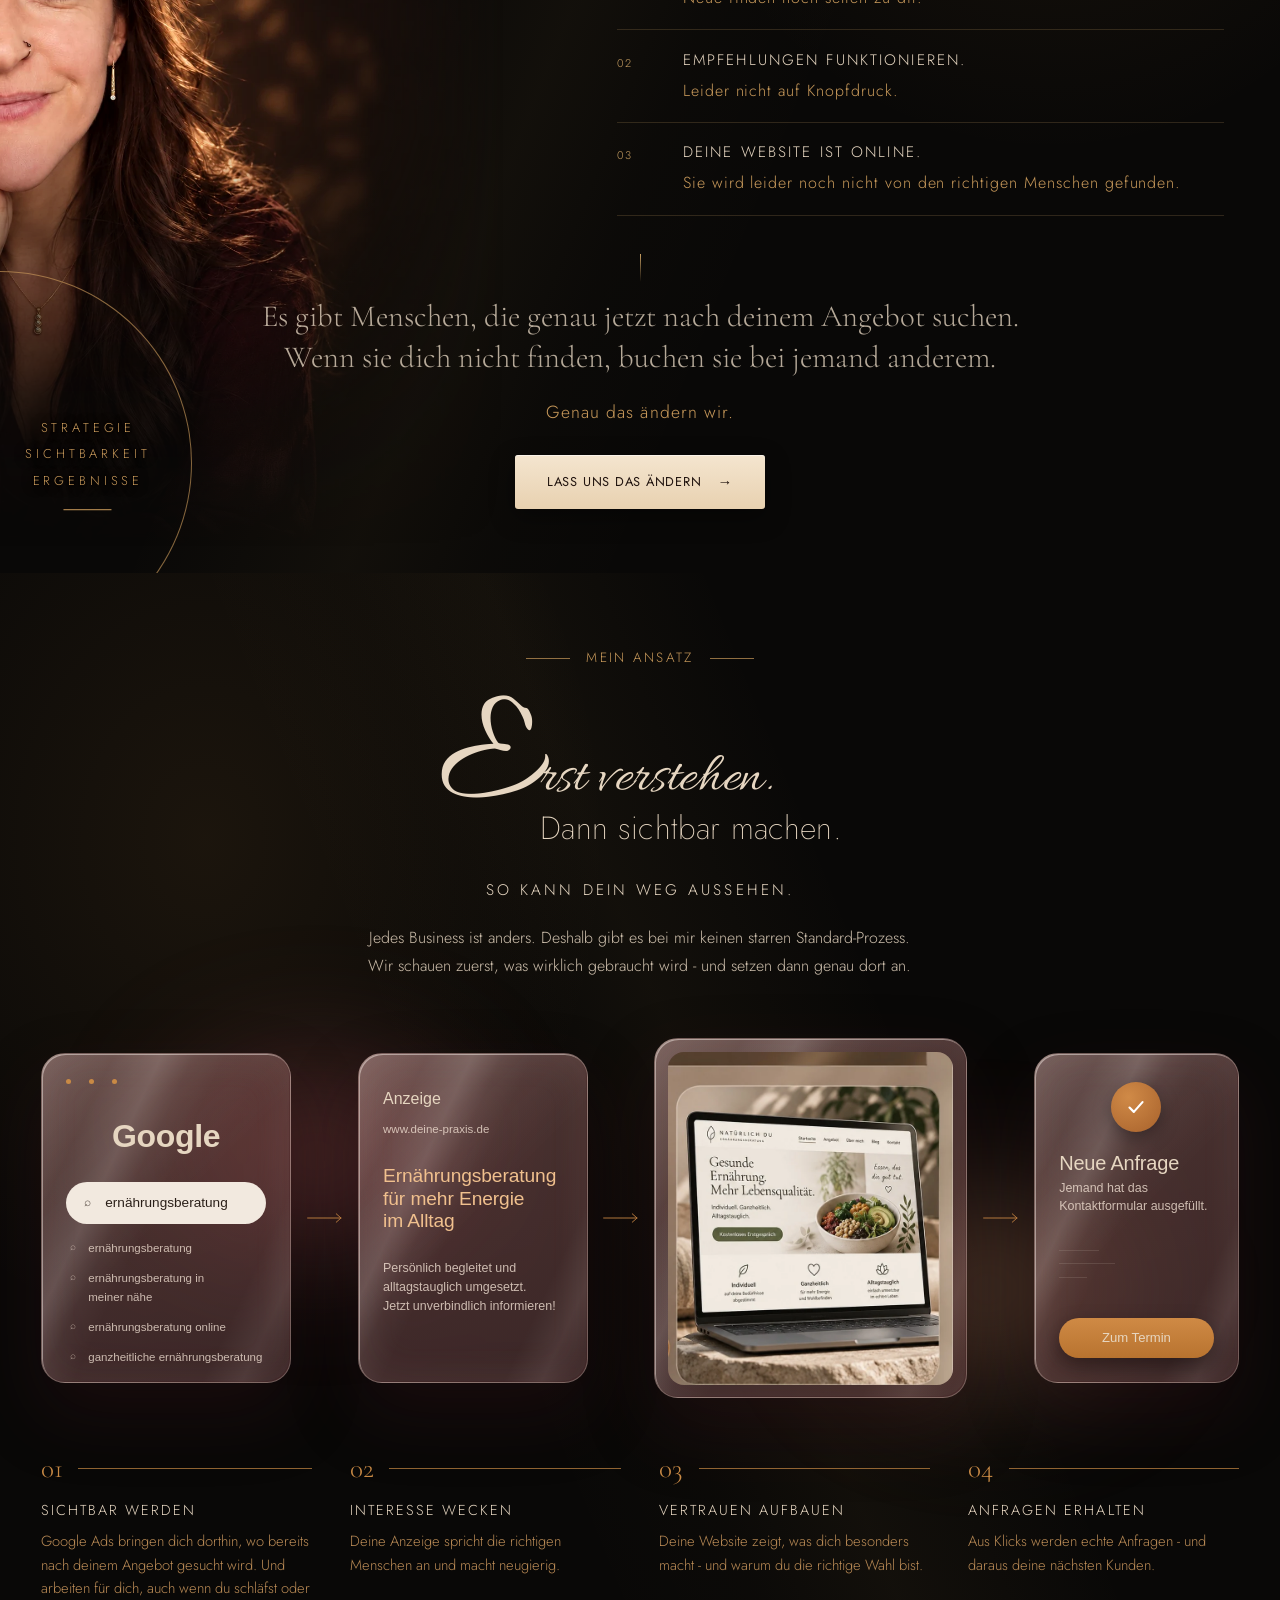
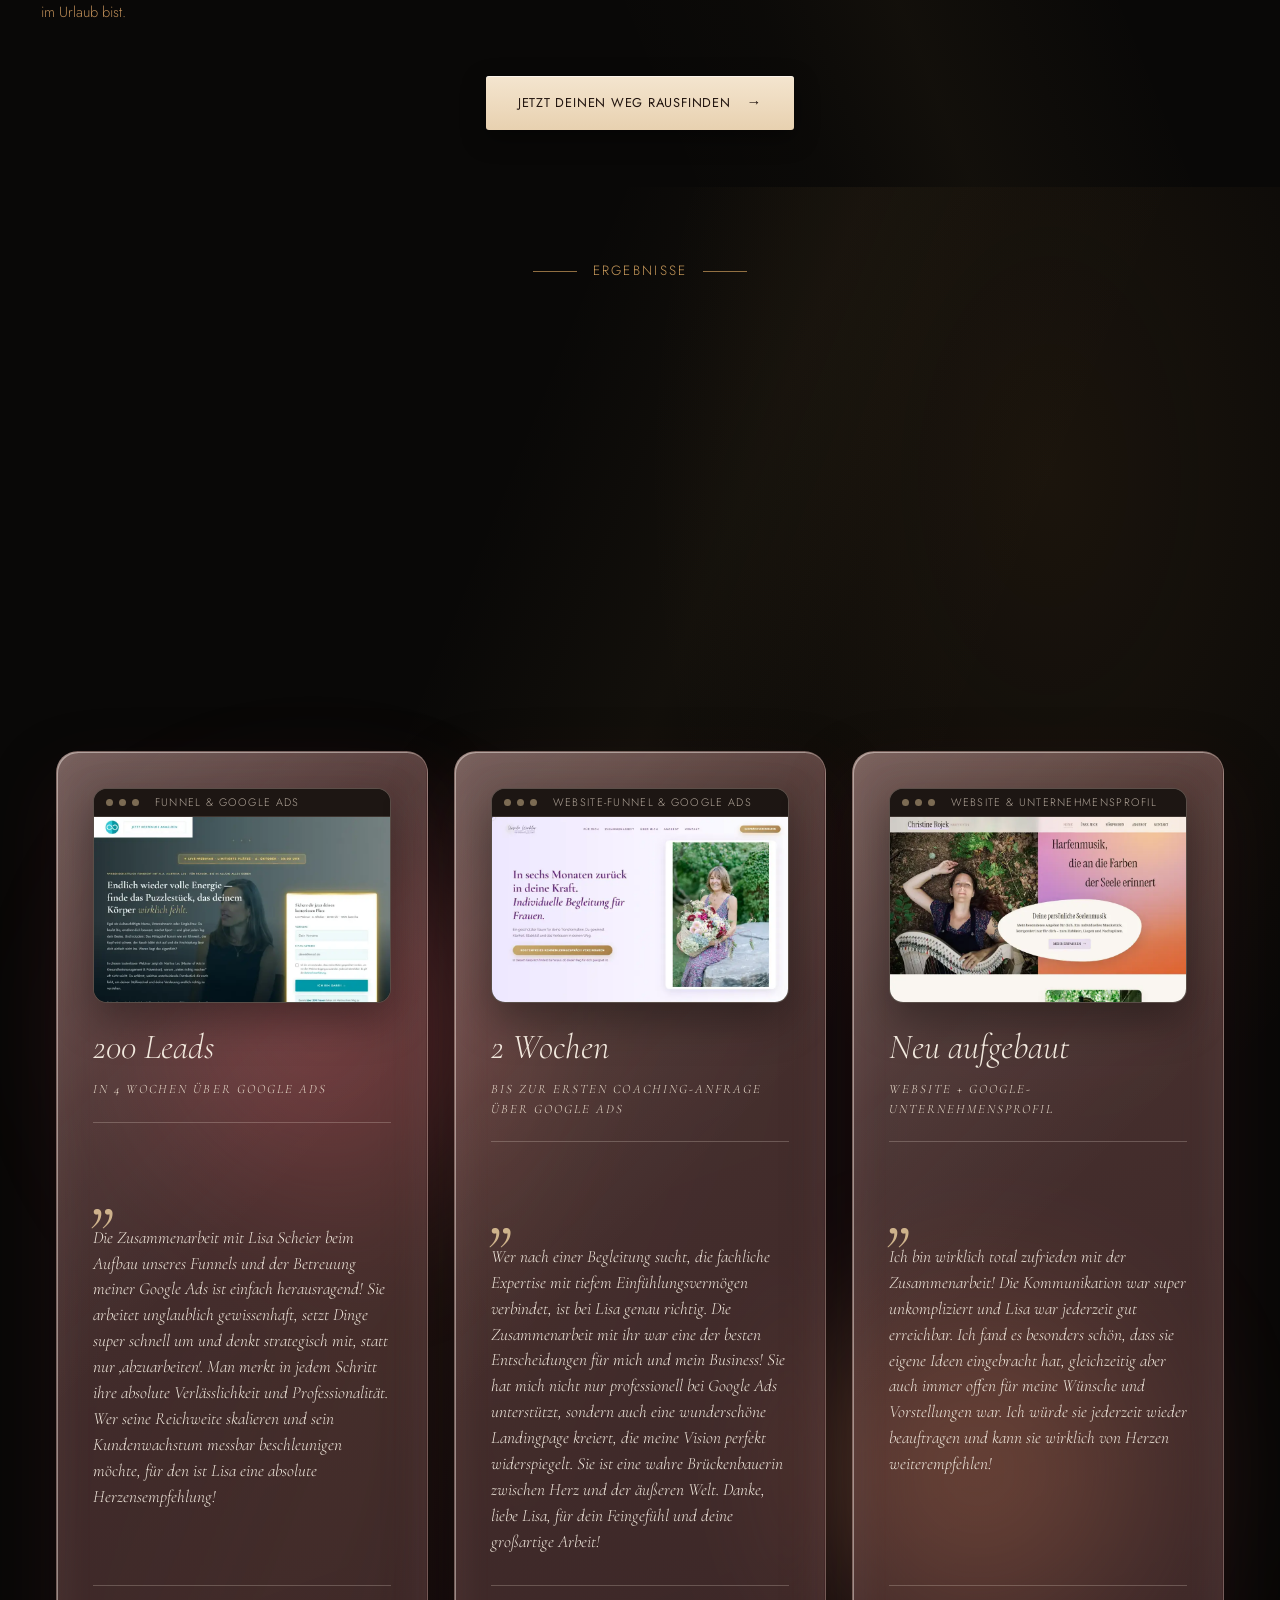
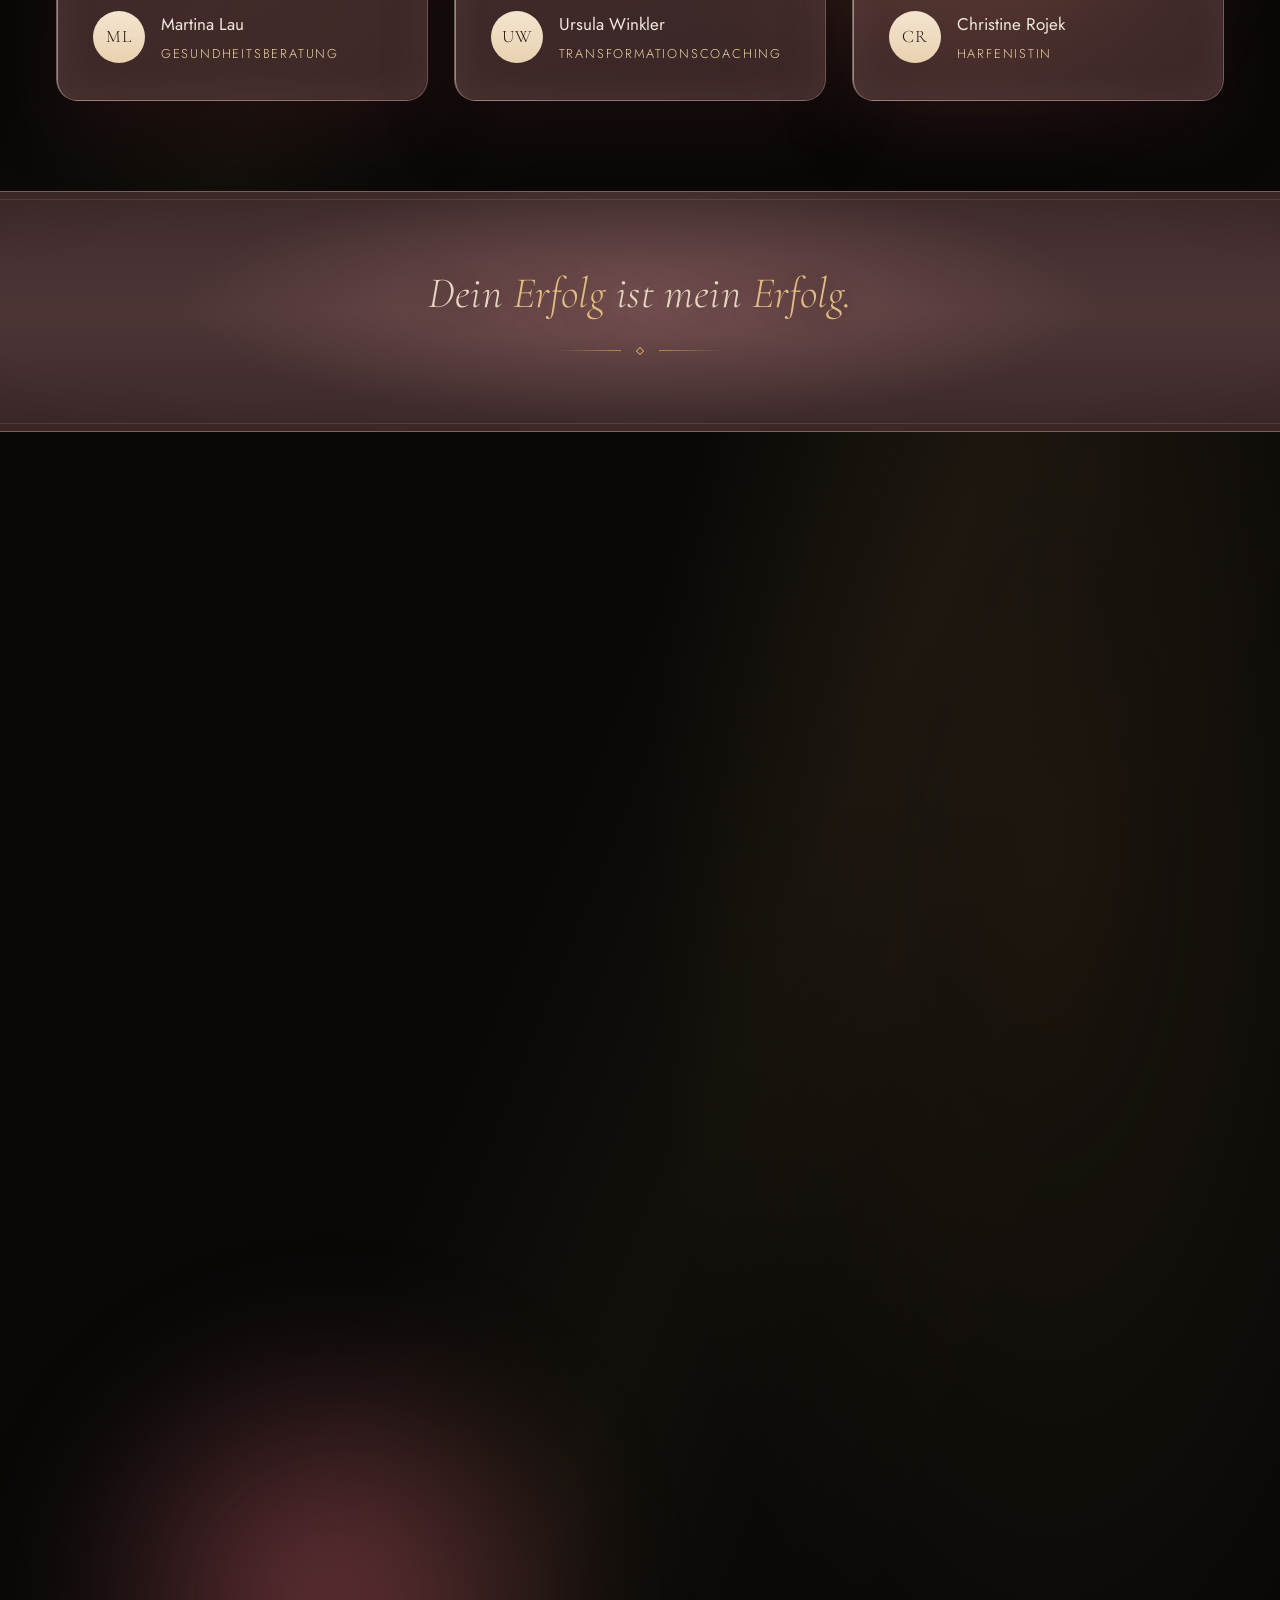
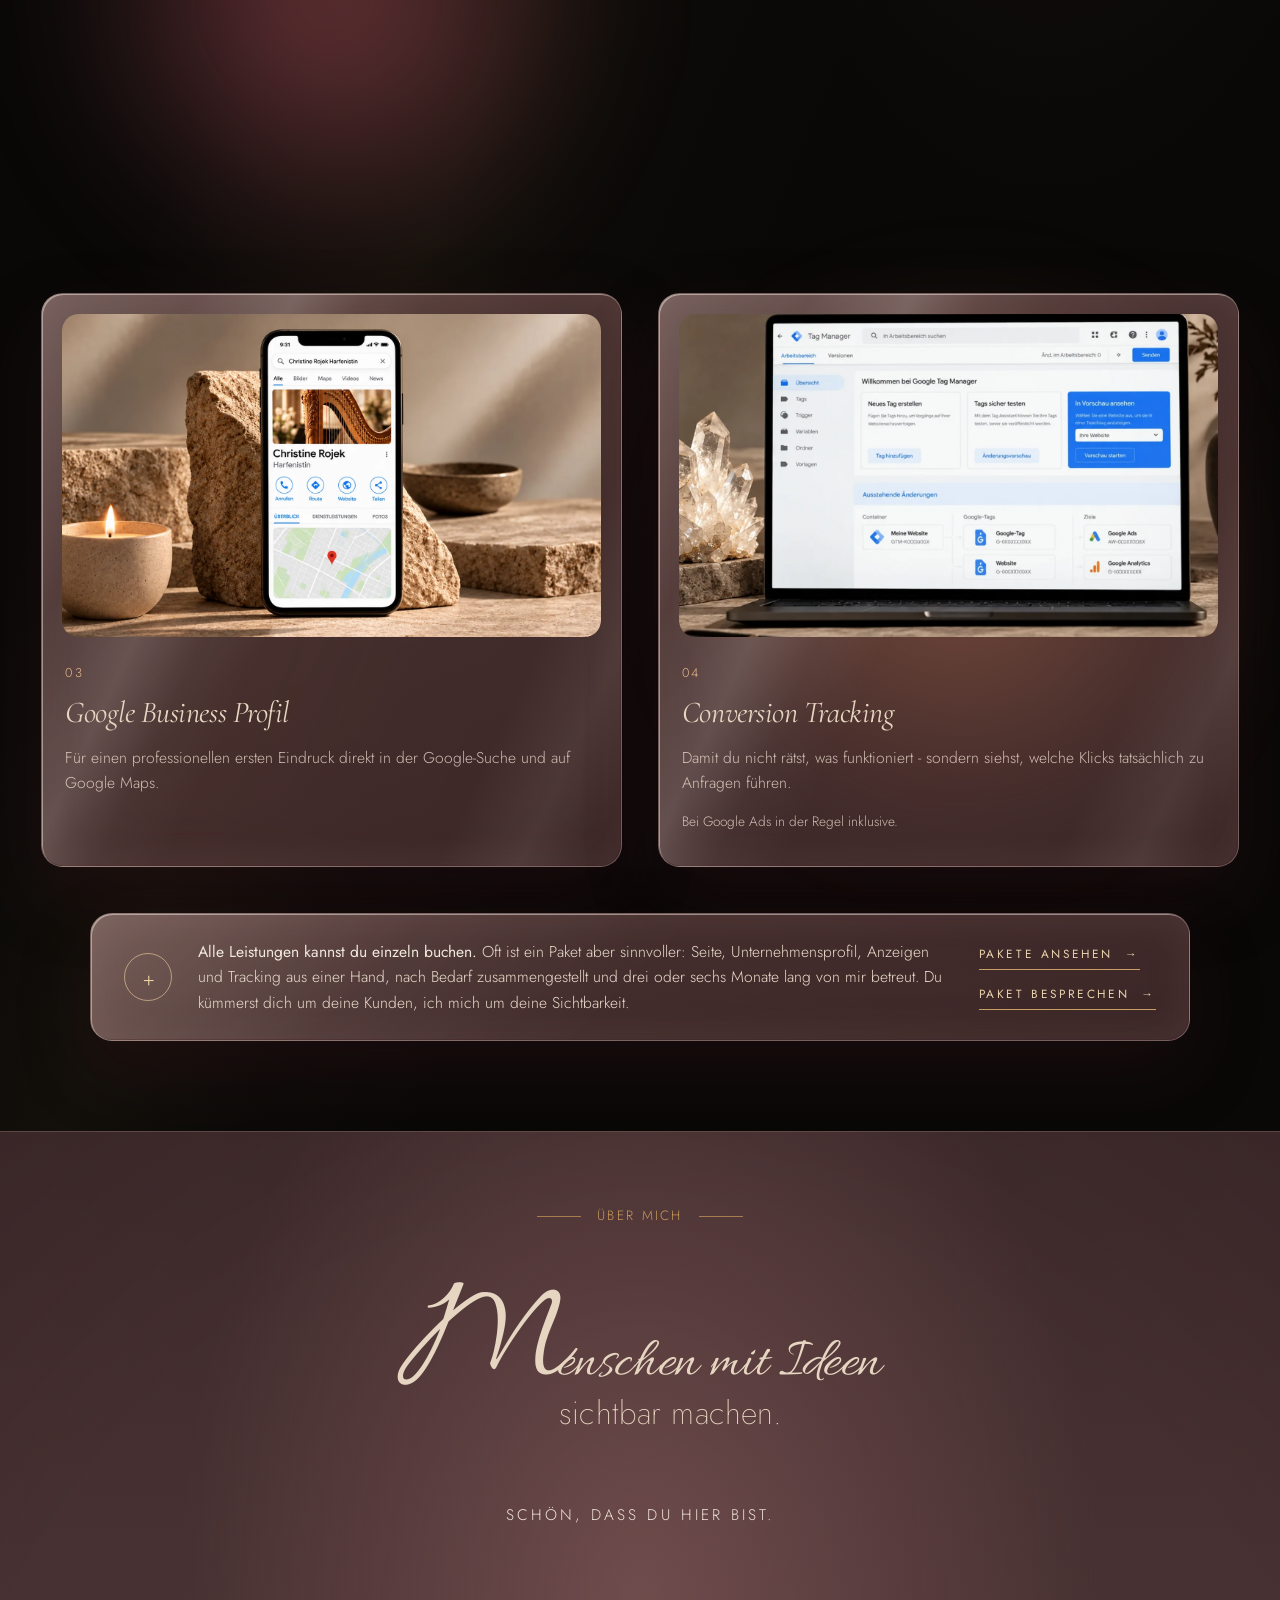
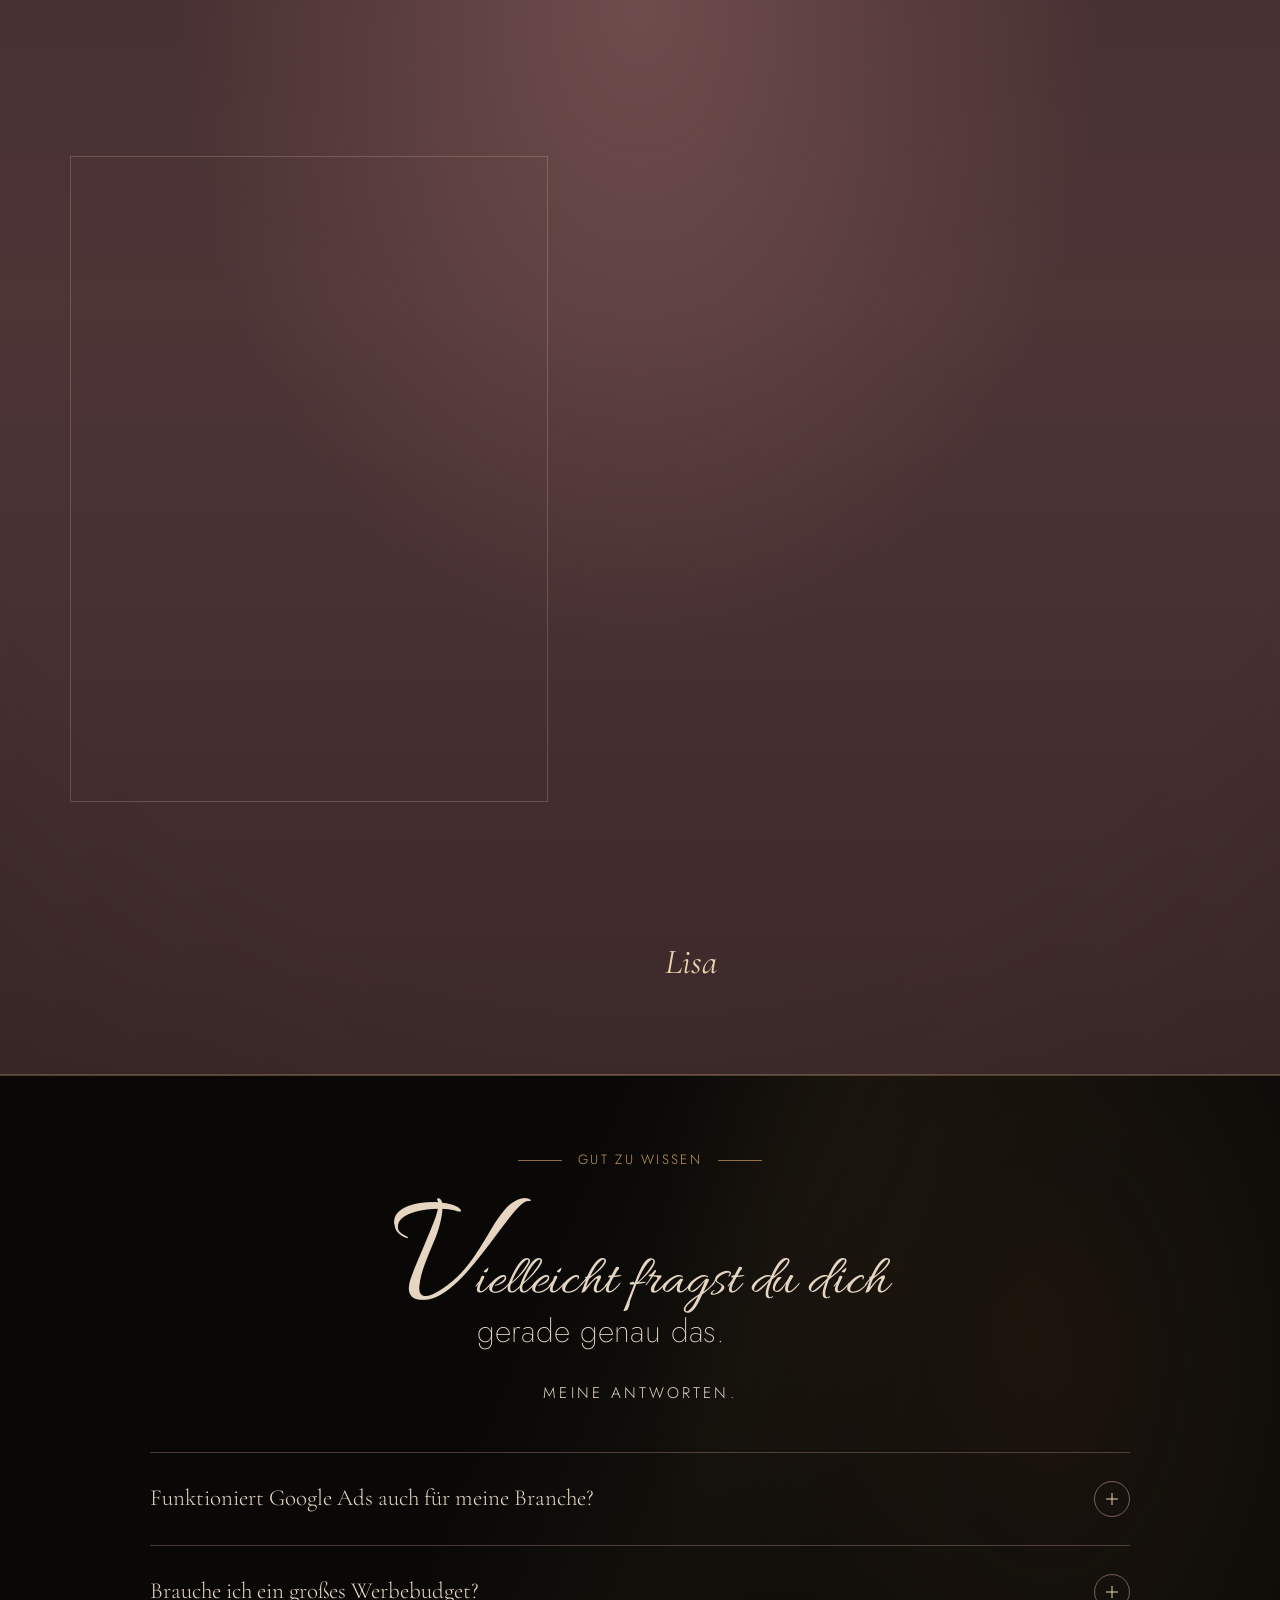
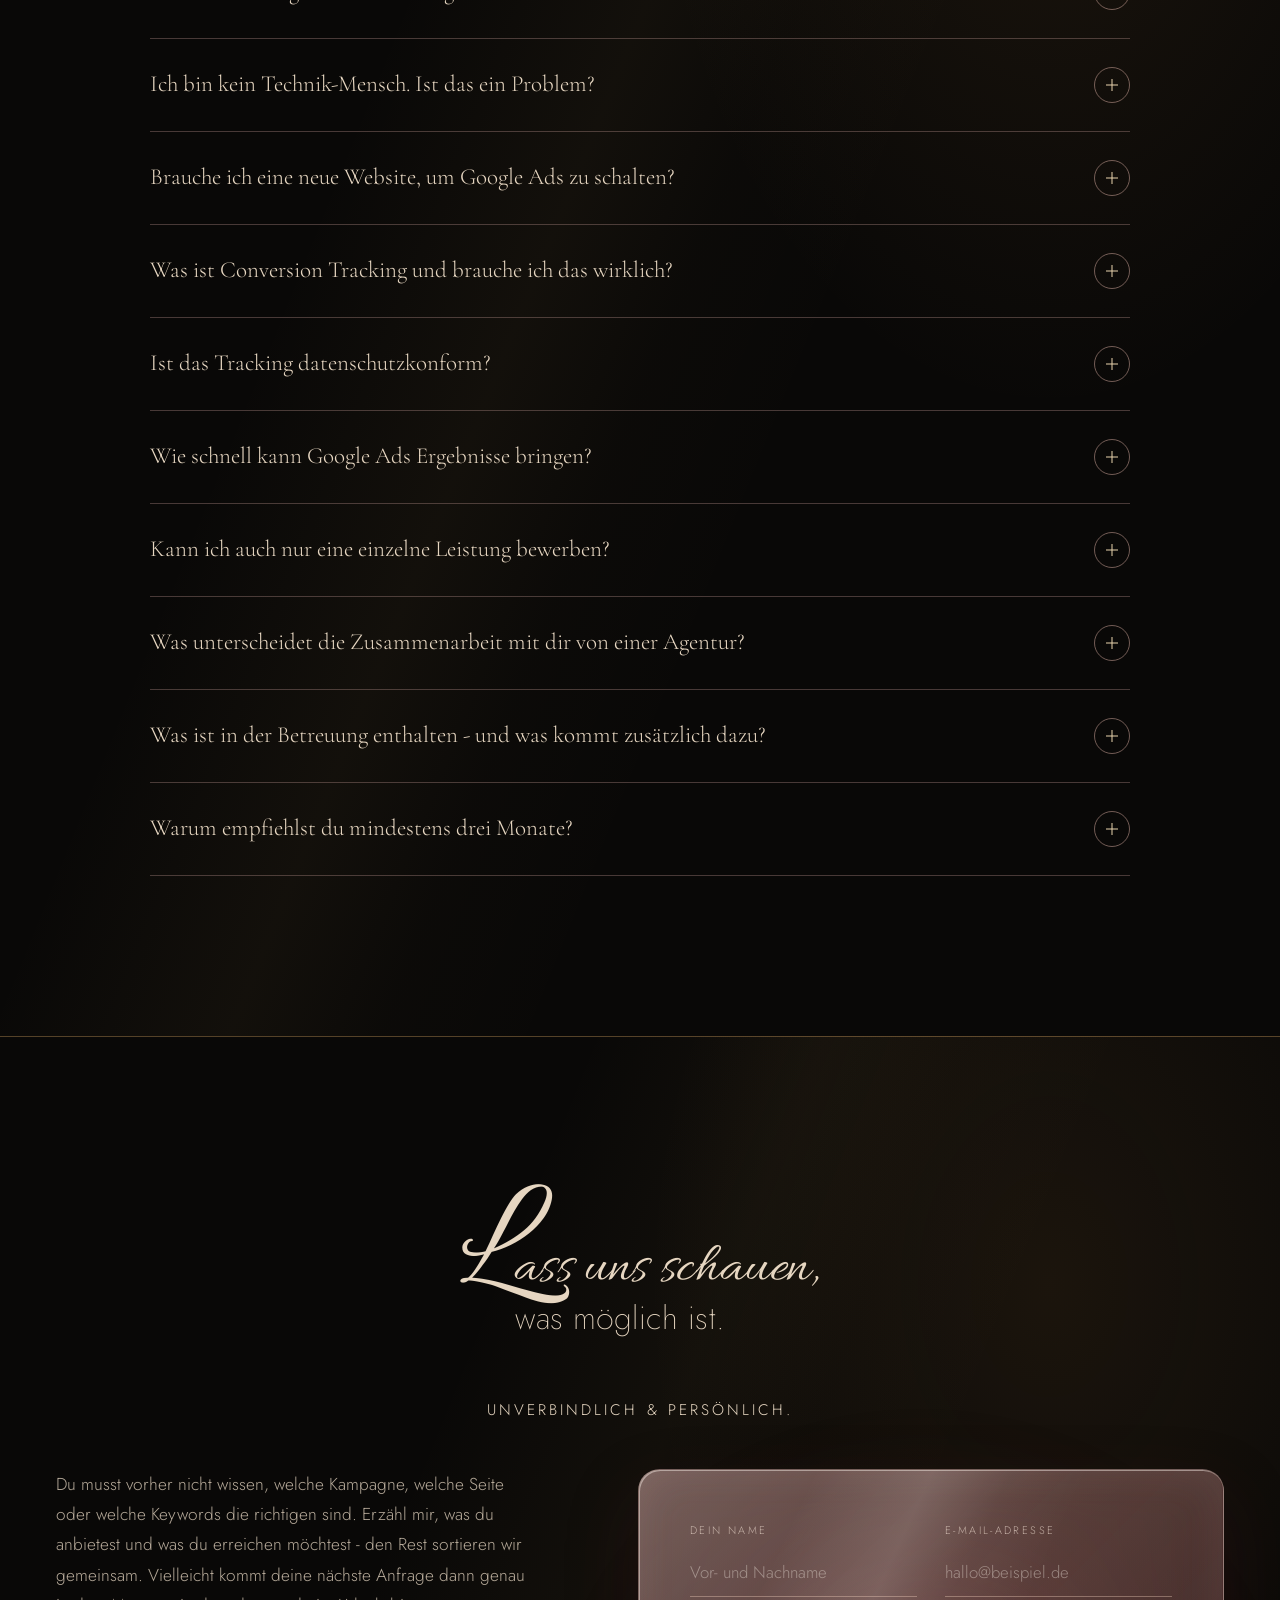
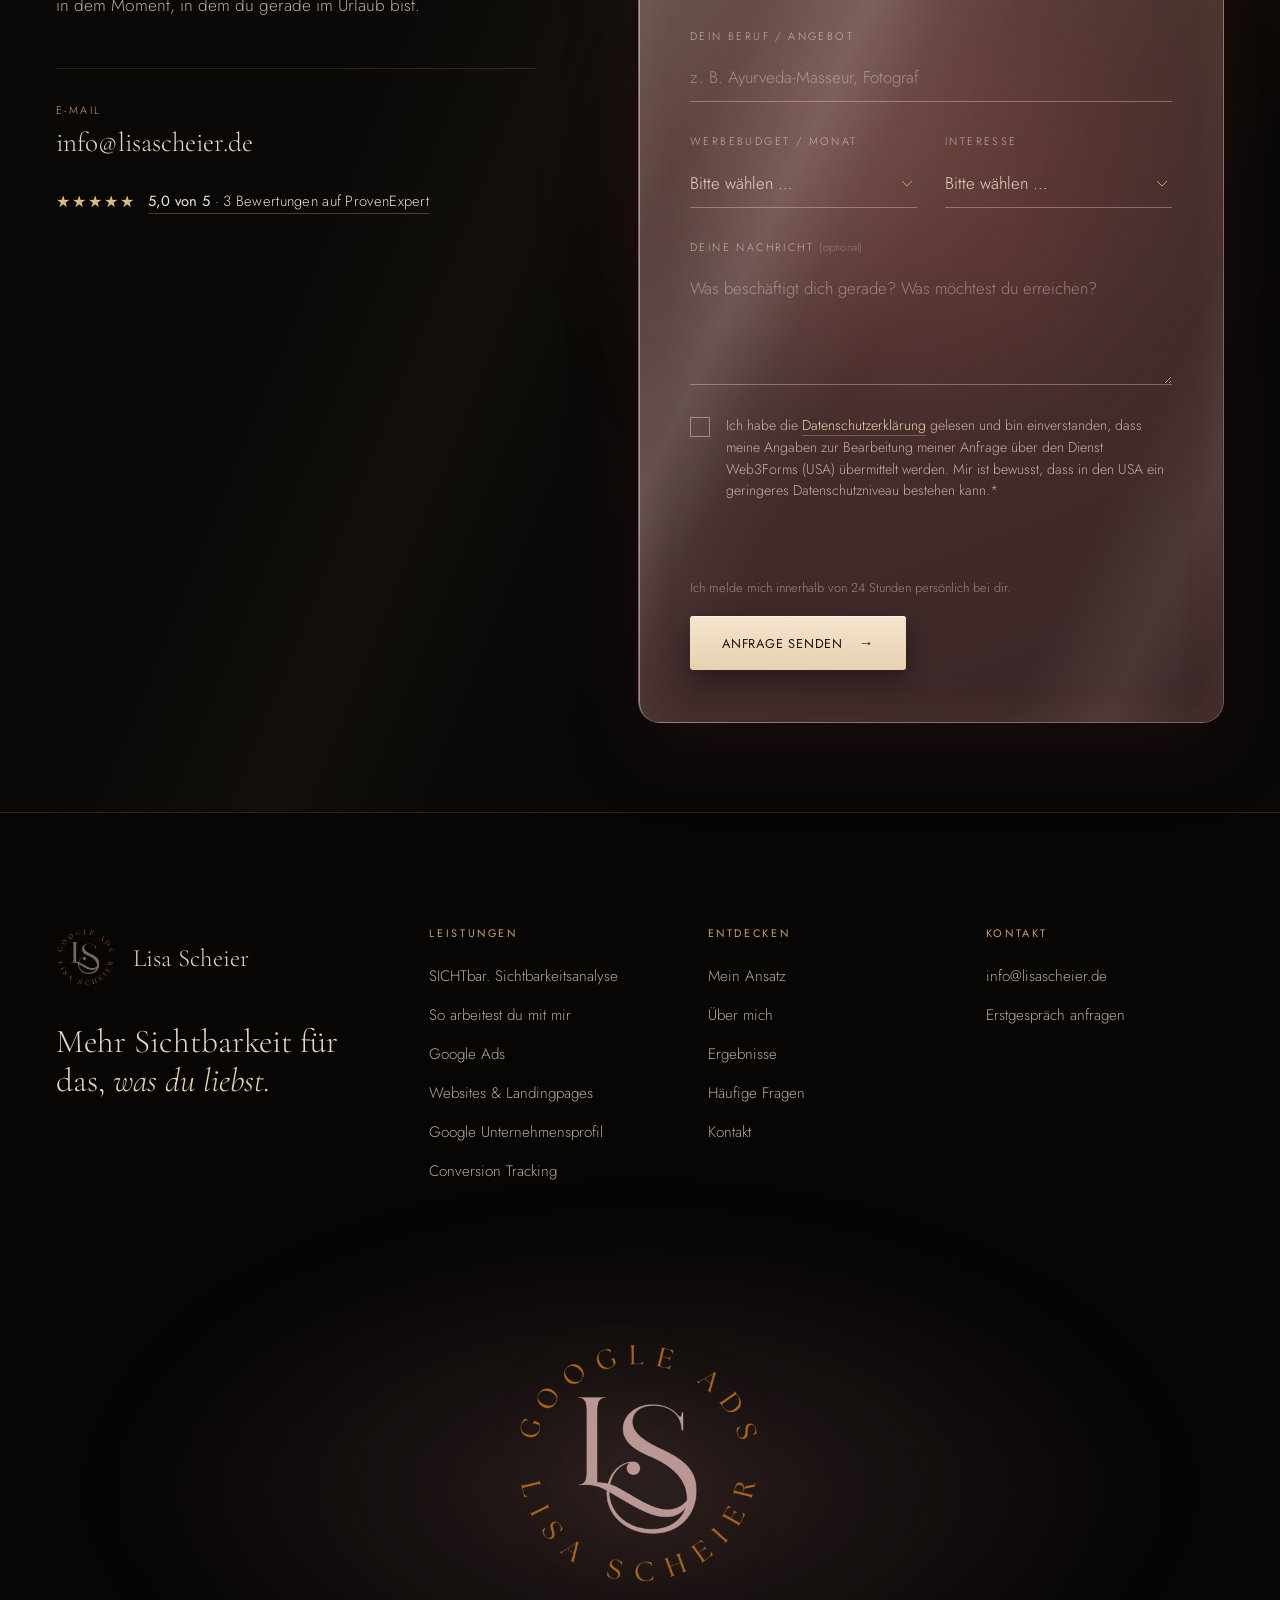
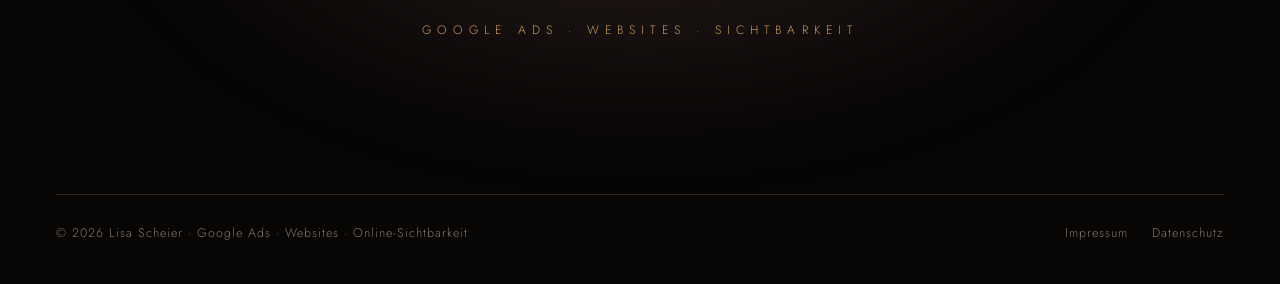
==== commit b3fa6257: "SICHTbar.-Karte: Auge größer Co-Authored-By: Claude Opus 5.5 <noreply@anthropic.com>" ====
--- a/index.html
+++ b/index.html
@@ -22,10 +22,10 @@
 <link rel="preload" href="assets/fonts/jost-v20-latin-300.woff2" as="font" type="font/woff2" crossorigin>
 <link rel="preload" href="assets/fonts/allura.woff2" as="font" type="font/woff2" crossorigin>
 <link rel="preload" href="assets/fonts/allura.woff2" as="font" type="font/woff2" crossorigin>
-<link rel="stylesheet" href="assets/css/site.css?v=1791564462">
-<link rel="stylesheet" href="assets/css/variante-a.css?v=1791564462">
-<link rel="stylesheet" href="assets/css/variante-a-schwarz.css?v=1791564462">
-<link rel="preload" href="assets/img/lisa-hero.webp?v=1791564462" as="image">
+<link rel="stylesheet" href="assets/css/site.css?v=1791565273">
+<link rel="stylesheet" href="assets/css/variante-a.css?v=1791565273">
+<link rel="stylesheet" href="assets/css/variante-a-schwarz.css?v=1791565273">
+<link rel="preload" href="assets/img/lisa-hero.webp?v=1791565273" as="image">
 <script type="application/ld+json">{"@context": "https://schema.org", "@type": "ProfessionalService", "name": "Lisa Scheier - Google Ads & Online-Sichtbarkeit", "url": "https://lisascheier.de/", "image": "https://lisascheier.de/assets/img/vorschau-social.jpg", "logo": "https://lisascheier.de/assets/img/logo.png", "email": "info@lisascheier.de", "founder": {"@type": "Person", "name": "Lisa Scheier", "jobTitle": "Freiberufliche Google Ads Beraterin"}, "address": {"@type": "PostalAddress", "streetAddress": "Hintere Straße 19", "postalCode": "75446", "addressLocality": "Wiernsheim", "addressRegion": "Baden-Württemberg", "addressCountry": "DE"}, "areaServed": ["DE", "AT", "CH"], "knowsAbout": ["Google Ads", "Conversion Tracking", "Websites", "Landingpages", "Google Unternehmensprofil"], "makesOffer": [{"@type": "Offer", "name": "SICHTbar. Sichtbarkeitsanalyse"}, {"@type": "Offer", "name": "Google Ads Check"}, {"@type": "Offer", "name": "Landingpage"}, {"@type": "Offer", "name": "Website"}, {"@type": "Offer", "name": "Google Ads Setup"}, {"@type": "Offer", "name": "Google Ads Betreuung"}, {"@type": "Offer", "name": "Google Unternehmensprofil Einrichtung"}, {"@type": "Offer", "name": "Conversion Tracking"}]}</script>
 <script type="application/ld+json">{"@context": "https://schema.org", "@type": "FAQPage", "mainEntity": [{"@type": "Question", "name": "Funktioniert Google Ads auch für meine Branche?", "acceptedAnswer": {"@type": "Answer", "text": "Wenn Menschen bei Google aktiv nach einer Leistung wie deiner suchen, kann Google Ads sehr interessant sein. Ob genügend Nachfrage vorhanden ist und Werbung für dein konkretes Angebot sinnvoll ist, schaue ich mir aber vorher an."}}, {"@type": "Question", "name": "Brauche ich ein großes Werbebudget?", "acceptedAnswer": {"@type": "Answer", "text": "Nicht unbedingt. Wie viel Budget sinnvoll ist, hängt unter anderem von deiner Branche, deinem Standort, den Suchbegriffen und dem Wettbewerb ab. Als grobe Orientierung würde ich mit einem Werbebudget von mindestens 300 € im Monat starten - bei manchen Angeboten kann aber auch mehr notwendig sein."}}, {"@type": "Question", "name": "Ich bin kein Technik-Mensch. Ist das ein Problem?", "acceptedAnswer": {"@type": "Answer", "text": "Nein. Dein Google Ads Konto erstellst du selbst, aber dabei lasse ich dich nicht allein. Du bekommst von mir eine schriftliche Schritt-für-Schritt-Anleitung und ein Video, das dich durch die Einrichtung führt. Vorwissen brauchst du dafür nicht."}}, {"@type": "Question", "name": "Brauche ich eine neue Website, um Google Ads zu schalten?", "acceptedAnswer": {"@type": "Answer", "text": "Nicht unbedingt. Entscheidend ist, wie gut deine Seite deine Kunden führt und was nach dem Klick passiert. Lädt sie schnell, funktioniert sie auf dem Handy und führt sie klar zur Buchung, kann sie bleiben. Wenn nicht, bezahlst du für Klicks, die einfach verpuffen. Das schaue ich mir vorher an. Oft ist eine Landingpage für genau die Leistung, die du bewerben möchtest, die bessere Wahl."}}, {"@type": "Question", "name": "Was ist Conversion Tracking und brauche ich das wirklich?", "acceptedAnswer": {"@type": "Answer", "text": "Ja. Ohne Tracking weiß Google nicht, welche Klicks zu Anfragen führen. Dann wird auf Klicks optimiert statt auf Buchungen. Mit Tracking messen wir zum Beispiel Formularanfragen, Anrufe oder Klicks auf deinen Buchungsbutton. So siehst du, was dein Werbebudget wirklich bringt, und musst dich nicht auf dein Bauchgefühl verlassen."}}, {"@type": "Question", "name": "Ist das Tracking datenschutzkonform?", "acceptedAnswer": {"@type": "Answer", "text": "Ich richte das Tracking so ein, dass es erst aktiv wird, wenn deine Besucher im Cookie-Banner zustimmen. Eine Rechtsberatung ersetze ich allerdings nicht. Deine Datenschutzerklärung solltest du deshalb rechtlich prüfen lassen."}}, {"@type": "Question", "name": "Wie schnell kann Google Ads Ergebnisse bringen?", "acceptedAnswer": {"@type": "Answer", "text": "Erste Klicks können direkt nach dem Start einer Kampagne entstehen. Wann daraus die ersten Anfragen oder Buchungen werden, lässt sich allerdings nicht seriös versprechen. Deshalb schaue ich nicht nur darauf, ob die Anzeigen laufen, sondern wer klickt, welche Suchanfragen dahinterstecken und was danach auf deiner Seite passiert."}}, {"@type": "Question", "name": "Kann ich auch nur eine einzelne Leistung bewerben?", "acceptedAnswer": {"@type": "Answer", "text": "Ja. Du musst nicht dein komplettes Angebot über Google Ads bewerben. Manchmal ist es sogar interessanter, ganz gezielt eine bestimmte Leistung sichtbar zu machen - zum Beispiel Keramikimplantate beim Zahnarzt, Ayurveda-Massagen oder Hochzeitsfotografie. Entscheidend ist, was du stärker auslasten möchtest und wonach Menschen tatsächlich suchen. So planen wir vorausschauend, damit du nicht kurzfristig auf Anfragen hoffen musst, sondern im besten Fall schon im Voraus ausgebucht bist."}}, {"@type": "Question", "name": "Was unterscheidet die Zusammenarbeit mit dir von einer Agentur?", "acceptedAnswer": {"@type": "Answer", "text": "Bei mir landest du nicht nach dem Erstgespräch bei irgendeinem Account Manager. Du arbeitest direkt mit mir. Deshalb betreue ich bewusst nur wenige Kunden gleichzeitig. Und weil ich selbst aus dem Gesundheitsbereich komme, kenne ich viele der Besonderheiten dieser Branche nicht nur aus der Google-Ads-Perspektive."}}, {"@type": "Question", "name": "Was ist in der Betreuung enthalten - und was kommt zusätzlich dazu?", "acceptedAnswer": {"@type": "Answer", "text": "Meine monatliche Betreuung und dein Werbebudget sind zwei getrennte Dinge. Das Werbebudget zahlst du direkt an Google. Dazu kommen meine Betreuung und - je nach Zusammenarbeit - die einmalige Einrichtung der Kampagne."}}, {"@type": "Question", "name": "Warum empfiehlst du mindestens drei Monate?", "acceptedAnswer": {"@type": "Answer", "text": "Weil ich Google Ads nicht nach ein paar Tagen beurteilen möchte. Nach dem Start sehen wir, welche Suchanfragen tatsächlich entstehen, welche Anzeigen funktionieren und was auf deiner Website passiert. Auf dieser Grundlage kann ich die Kampagne Schritt für Schritt weiter optimieren."}}]}</script>
 </head>
@@ -90,7 +90,7 @@
       <a class="hero__btn reveal" data-d="3" href="#kontakt">Jetzt sichtbarer werden <span aria-hidden="true">→</span></a>
       <a class="rating rating--hero reveal" href="https://www.provenexpert.com/de-de/lisa-scheier/" target="_blank" rel="noopener"><span class="rating__stars" aria-hidden="true">★★★★★</span><span class="rating__text"><strong>5,0</strong> · Echte Kundenbewertungen auf ProvenExpert</span></a>
     </div>
-    <div class="hero__eye" aria-hidden="true"><img src="assets/img/lisa-hero.webp?v=1791564462" alt="" width="1677" height="938" fetchpriority="high"></div>
+    <div class="hero__eye" aria-hidden="true"><img src="assets/img/lisa-hero.webp?v=1791565273" alt="" width="1677" height="938" fetchpriority="high"></div>
     <p class="hero__note reveal" data-d="3">Mehr<br>Sichtbarkeit<br>für das,<br>was du liebst.</p>
   </div>
 </section>
@@ -114,7 +114,7 @@
       <h2 class="stitle reveal" data-d="1" id="problem-h" aria-label="Gesehen werden das andere."><span class="stitle__script" aria-hidden="true"><span class="stitle__big">G</span><span class="stitle__word">esehen werden</span></span> <span class="stitle__rest" aria-hidden="true">das andere.</span></h2>
     </div>
     <div class="problem__grid">
-      <div class="problem__figure problem__figure--photo reveal-img"><img src="assets/img/lisa-gesehen-bordeaux.webp?v=1791564462" alt="Lisa Scheier" loading="lazy" width="1086" height="1448"><span class="problem__arc"><span class="problem__caption">Strategie<br>Sichtbarkeit<br>Ergebnisse</span></span></div>
+      <div class="problem__figure problem__figure--photo reveal-img"><img src="assets/img/lisa-gesehen-bordeaux.webp?v=1791565273" alt="Lisa Scheier" loading="lazy" width="1086" height="1448"><span class="problem__arc"><span class="problem__caption">Strategie<br>Sichtbarkeit<br>Ergebnisse</span></span></div>
       <div>
         <p class="lead reveal" data-d="2"><strong>Du bist Experte in deinem Gebiet.</strong> Deine Kunden wissen das längst - und kommen immer wieder.</p>
         <ul class="points">
@@ -167,7 +167,7 @@
       <div class="flow__step" aria-hidden="true"><span class="n">02</span><h3>Interesse wecken</h3><p>Deine Anzeige spricht die richtigen Menschen an und macht neugierig.</p></div>
       <svg class="flow__arrow" viewBox="0 0 60 16" aria-hidden="true"><path d="M1 8h56M49 1l8 7-8 7"/></svg>
       <article class="flow__card flow__card--site reveal" data-d="2" role="listitem">
-        <img src="assets/img/beispiel-website.webp?v=1791564462" alt="Beispiel einer Website für Ernährungsberatung auf einem Laptop" loading="lazy" width="688" height="800">
+        <img src="assets/img/beispiel-website.webp?v=1791565273" alt="Beispiel einer Website für Ernährungsberatung auf einem Laptop" loading="lazy" width="688" height="800">
       </article>
       <div class="flow__step" aria-hidden="true"><span class="n">03</span><h3>Vertrauen aufbauen</h3><p>Deine Website zeigt, was dich besonders macht - und warum du die richtige Wahl bist.</p></div>
       <svg class="flow__arrow" viewBox="0 0 60 16" aria-hidden="true"><path d="M1 8h56M49 1l8 7-8 7"/></svg>
@@ -206,21 +206,21 @@
     </ul>
     <div class="testis testis--3">
       <figure class="testi reveal">
-        <div class="testi__shot"><span class="testi__bar" aria-hidden="true"><i></i><i></i><i></i><em>Funnel &amp; Google Ads</em></span><span class="testi__screen"><img src="assets/img/projekt-martina.webp?v=1791564462" alt="Beispielprojekt: Website von Martina Lau" loading="lazy" width="900" height="5032" style="--shift:-88.82%"></span></div>
+        <div class="testi__shot"><span class="testi__bar" aria-hidden="true"><i></i><i></i><i></i><em>Funnel &amp; Google Ads</em></span><span class="testi__screen"><img src="assets/img/projekt-martina.webp?v=1791565273" alt="Beispielprojekt: Website von Martina Lau" loading="lazy" width="900" height="5032" style="--shift:-88.82%"></span></div>
         <p class="testi__result"><strong>200 Leads</strong><span>in 4 Wochen über Google Ads</span></p>
         <span class="testi__mark" aria-hidden="true">„</span>
         <blockquote><p>Die Zusammenarbeit mit Lisa Scheier beim Aufbau unseres Funnels und der Betreuung meiner Google Ads ist einfach herausragend! Sie arbeitet unglaublich gewissenhaft, setzt Dinge super schnell um und denkt strategisch mit, statt nur ‚abzuarbeiten'. Man merkt in jedem Schritt ihre absolute Verlässlichkeit und Professionalität. Wer seine Reichweite skalieren und sein Kundenwachstum messbar beschleunigen möchte, für den ist Lisa eine absolute Herzensempfehlung!</p></blockquote>
         <figcaption><span class="testi__avatar" aria-hidden="true">ML</span><span><strong>Martina Lau</strong><small>Gesundheitsberatung</small></span></figcaption>
       </figure>
       <figure class="testi reveal" data-d="1">
-        <div class="testi__shot"><span class="testi__bar" aria-hidden="true"><i></i><i></i><i></i><em>Website-Funnel &amp; Google Ads</em></span><span class="testi__screen"><img src="assets/img/projekt-ursula.webp?v=1791564462" alt="Beispielprojekt: Website von Ursula Winkler" loading="lazy" width="900" height="5625" style="--shift:-90.0%"></span></div>
+        <div class="testi__shot"><span class="testi__bar" aria-hidden="true"><i></i><i></i><i></i><em>Website-Funnel &amp; Google Ads</em></span><span class="testi__screen"><img src="assets/img/projekt-ursula.webp?v=1791565273" alt="Beispielprojekt: Website von Ursula Winkler" loading="lazy" width="900" height="5625" style="--shift:-90.0%"></span></div>
         <p class="testi__result"><strong>2 Wochen</strong><span>bis zur ersten Coaching-Anfrage über Google Ads</span></p>
         <span class="testi__mark" aria-hidden="true">„</span>
         <blockquote><p>Wer nach einer Begleitung sucht, die fachliche Expertise mit tiefem Einfühlungsvermögen verbindet, ist bei Lisa genau richtig. Die Zusammenarbeit mit ihr war eine der besten Entscheidungen für mich und mein Business! Sie hat mich nicht nur professionell bei Google Ads unterstützt, sondern auch eine wunderschöne Landingpage kreiert, die meine Vision perfekt widerspiegelt. Sie ist eine wahre Brückenbauerin zwischen Herz und der äußeren Welt. Danke, liebe Lisa, für dein Feingefühl und deine großartige Arbeit!</p></blockquote>
         <figcaption><span class="testi__avatar" aria-hidden="true">UW</span><span><strong>Ursula Winkler</strong><small>Transformationscoaching</small></span></figcaption>
       </figure>
       <figure class="testi reveal" data-d="2">
-        <div class="testi__shot"><span class="testi__bar" aria-hidden="true"><i></i><i></i><i></i><em>Website &amp; Unternehmensprofil</em></span><span class="testi__screen"><img src="assets/img/projekt-christine.webp?v=1791564462" alt="Beispielprojekt: Website von Christine Rojek" loading="lazy" width="900" height="3396" style="--shift:-83.44%"></span></div>
+        <div class="testi__shot"><span class="testi__bar" aria-hidden="true"><i></i><i></i><i></i><em>Website &amp; Unternehmensprofil</em></span><span class="testi__screen"><img src="assets/img/projekt-christine.webp?v=1791565273" alt="Beispielprojekt: Website von Christine Rojek" loading="lazy" width="900" height="3396" style="--shift:-83.44%"></span></div>
         <p class="testi__result"><strong>Neu aufgebaut</strong><span>Website + Google-Unternehmensprofil</span></p>
         <span class="testi__mark" aria-hidden="true">„</span>
         <blockquote><p>Ich bin wirklich total zufrieden mit der Zusammenarbeit! Die Kommunikation war super unkompliziert und Lisa war jederzeit gut erreichbar. Ich fand es besonders schön, dass sie eigene Ideen eingebracht hat, gleichzeitig aber auch immer offen für meine Wünsche und Vorstellungen war. Ich würde sie jederzeit wieder beauftragen und kann sie wirklich von Herzen weiterempfehlen!</p></blockquote>
@@ -260,7 +260,7 @@
     </div>
     <div class="services">
       <a class="service reveal" data-d="0" href="websites-landingpages.html">
-        <div class="service__img"><img src="assets/img/leistung-websites.webp?v=1791564462" alt="" loading="lazy" width="758" height="504"></div>
+        <div class="service__img"><img src="assets/img/leistung-websites.webp?v=1791565273" alt="" loading="lazy" width="758" height="504"></div>
         <div class="service__body">
           <span class="service__idx">01</span>
           <h3>Websites &amp; Landingpages</h3>
@@ -270,7 +270,7 @@
         </div>
       </a>
       <a class="service reveal" data-d="1" href="google-ads.html">
-        <div class="service__img"><img src="assets/img/leistung-google-ads.webp?v=1791564462" alt="" loading="lazy" width="758" height="504"></div>
+        <div class="service__img"><img src="assets/img/leistung-google-ads.webp?v=1791565273" alt="" loading="lazy" width="758" height="504"></div>
         <div class="service__body">
           <span class="service__idx">02</span>
           <h3>Google Ads</h3>
@@ -280,7 +280,7 @@
         </div>
       </a>
       <a class="service reveal" data-d="0" href="google-unternehmensprofil.html">
-        <div class="service__img"><img src="assets/img/leistung-unternehmensprofil.webp?v=1791564462" alt="" loading="lazy" width="758" height="504"></div>
+        <div class="service__img"><img src="assets/img/leistung-unternehmensprofil.webp?v=1791565273" alt="" loading="lazy" width="758" height="504"></div>
         <div class="service__body">
           <span class="service__idx">03</span>
           <h3>Google Business Profil</h3>
@@ -290,7 +290,7 @@
         </div>
       </a>
       <a class="service reveal" data-d="1" href="conversion-tracking.html">
-        <div class="service__img"><img src="assets/img/leistung-tracking.webp?v=1791564462" alt="" loading="lazy" width="758" height="504"></div>
+        <div class="service__img"><img src="assets/img/leistung-tracking.webp?v=1791565273" alt="" loading="lazy" width="758" height="504"></div>
         <div class="service__body">
           <span class="service__idx">04</span>
           <h3>Conversion Tracking</h3>
@@ -318,7 +318,7 @@
     </header>
     <div class="about__grid">
       <div class="about__photo">
-        <figure class="reveal-img about__photo--color"><img src="assets/img/lisa-ueber-mich-bordeaux.webp?v=1791564462" alt="Lisa Scheier im bordeauxroten Kleid" loading="lazy" width="900" height="1200"></figure>
+        <figure class="reveal-img about__photo--color"><img src="assets/img/lisa-ueber-mich-bordeaux.webp?v=1791565273" alt="Lisa Scheier im bordeauxroten Kleid" loading="lazy" width="900" height="1200"></figure>
         <div class="about__stamp reveal" data-d="2">Zahlen &amp; Blick fürs Ganze</div>
       </div>
       <div class="about__copy">
@@ -441,6 +441,6 @@
     </div>
   </div>
 </footer>
-<script src="assets/js/site.js?v=1791564462" defer></script>
+<script src="assets/js/site.js?v=1791565273" defer></script>
 </body>
 </html>
--- a/assets/css/site.css
+++ b/assets/css/site.css
@@ -1295,3 +1295,10 @@
                            mask-image:linear-gradient(90deg,transparent 22%,#000 42%,#000 66%,transparent 99%)}
 }
 @media (max-width:860px){.findbar::before{opacity:.42}}
+
+/* SICHTbar.-Karte: einzelnes Auge größer (Lisas Wunsch 09.10.) */
+@media (min-width:861px){
+  .findbar::before{width:105%;left:-26.6%;margin-top:-21.7%;
+    -webkit-mask-image:linear-gradient(90deg,transparent 20%,#000 40%,#000 80%,transparent 100%);
+            mask-image:linear-gradient(90deg,transparent 20%,#000 40%,#000 80%,transparent 100%)}
+}
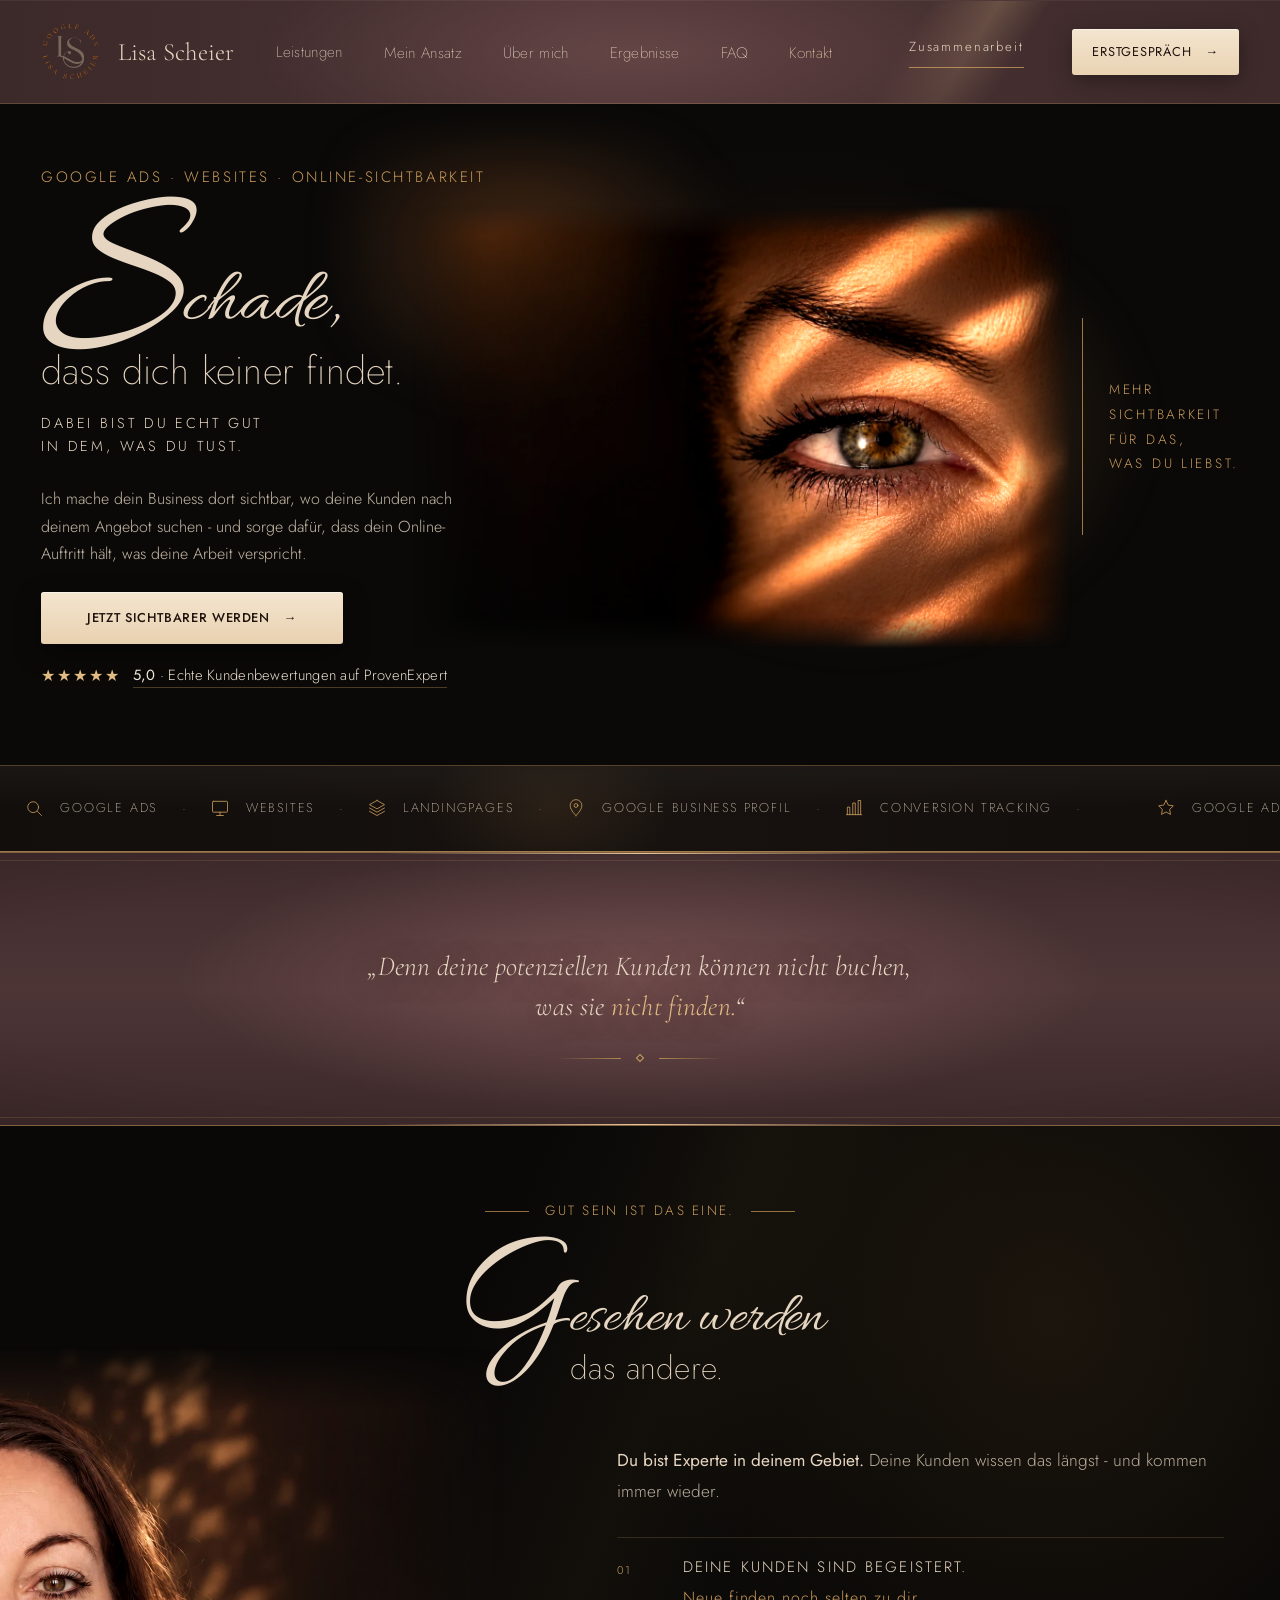
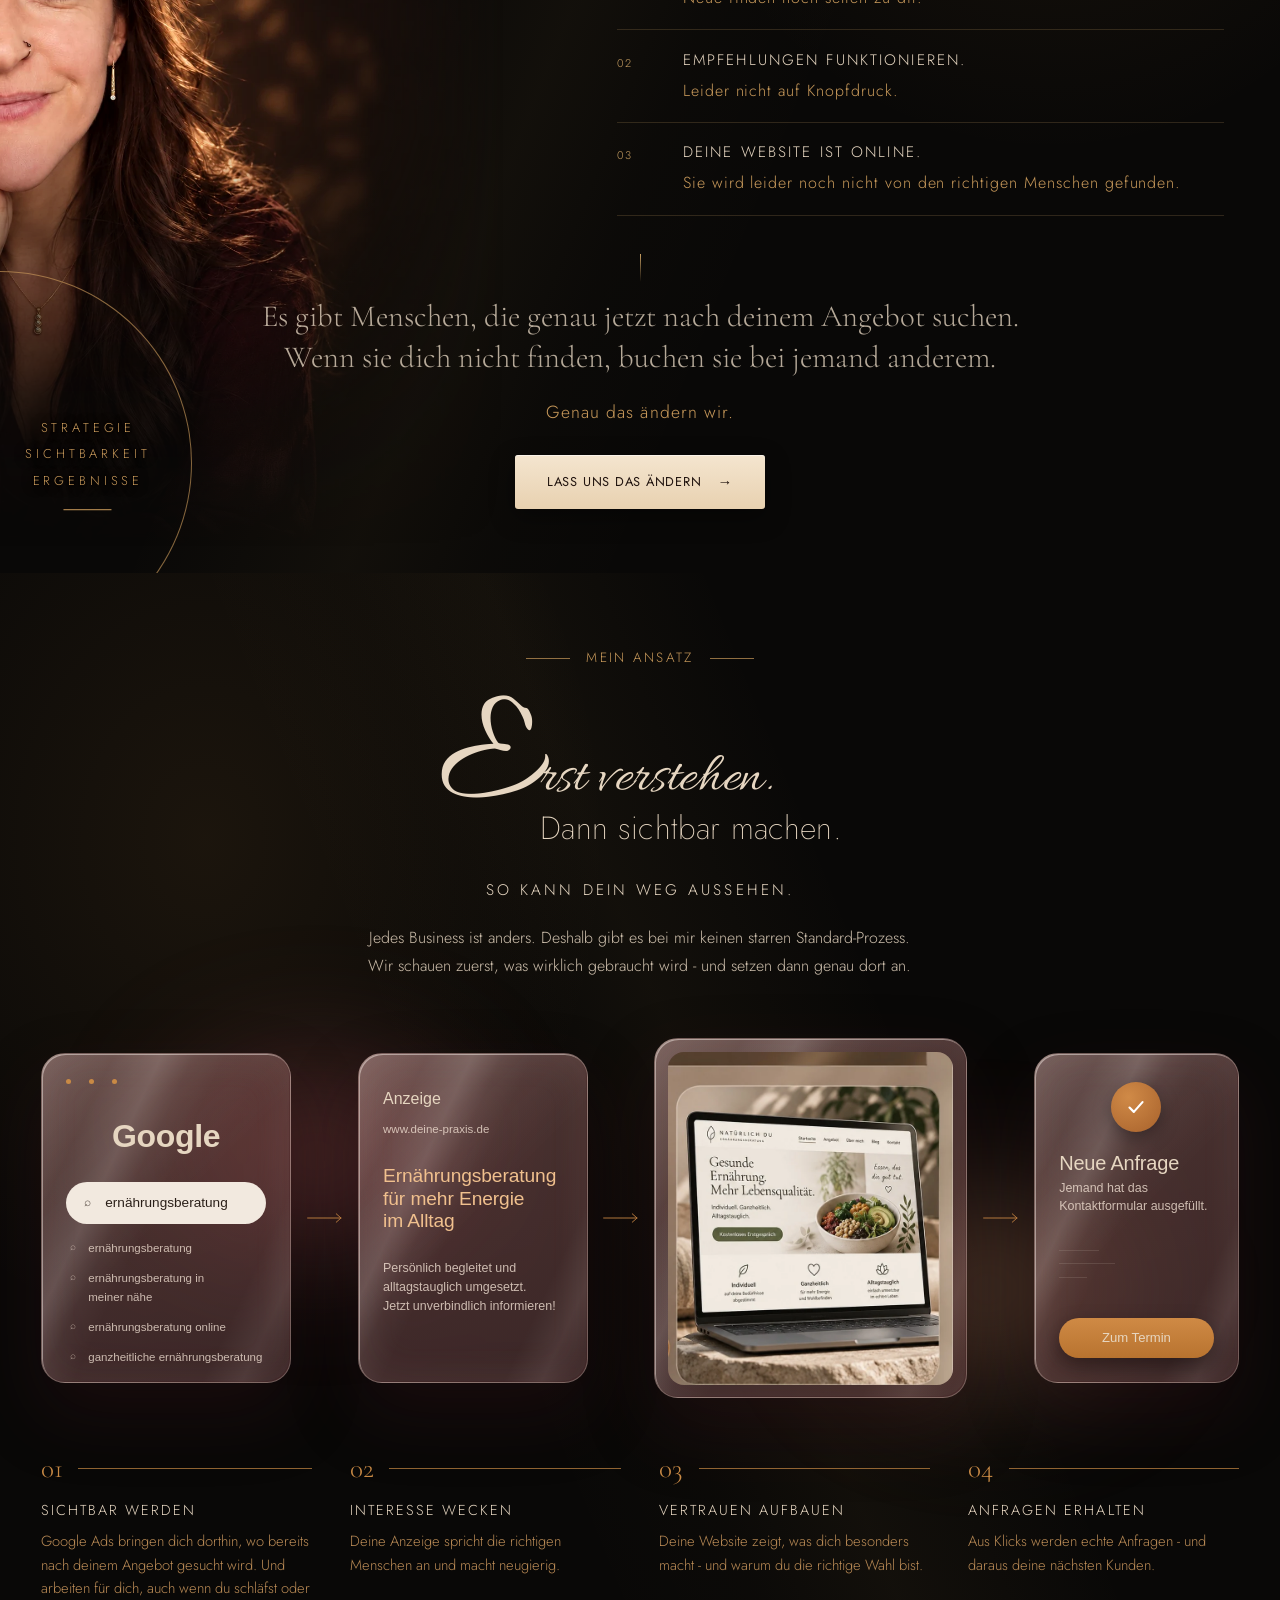
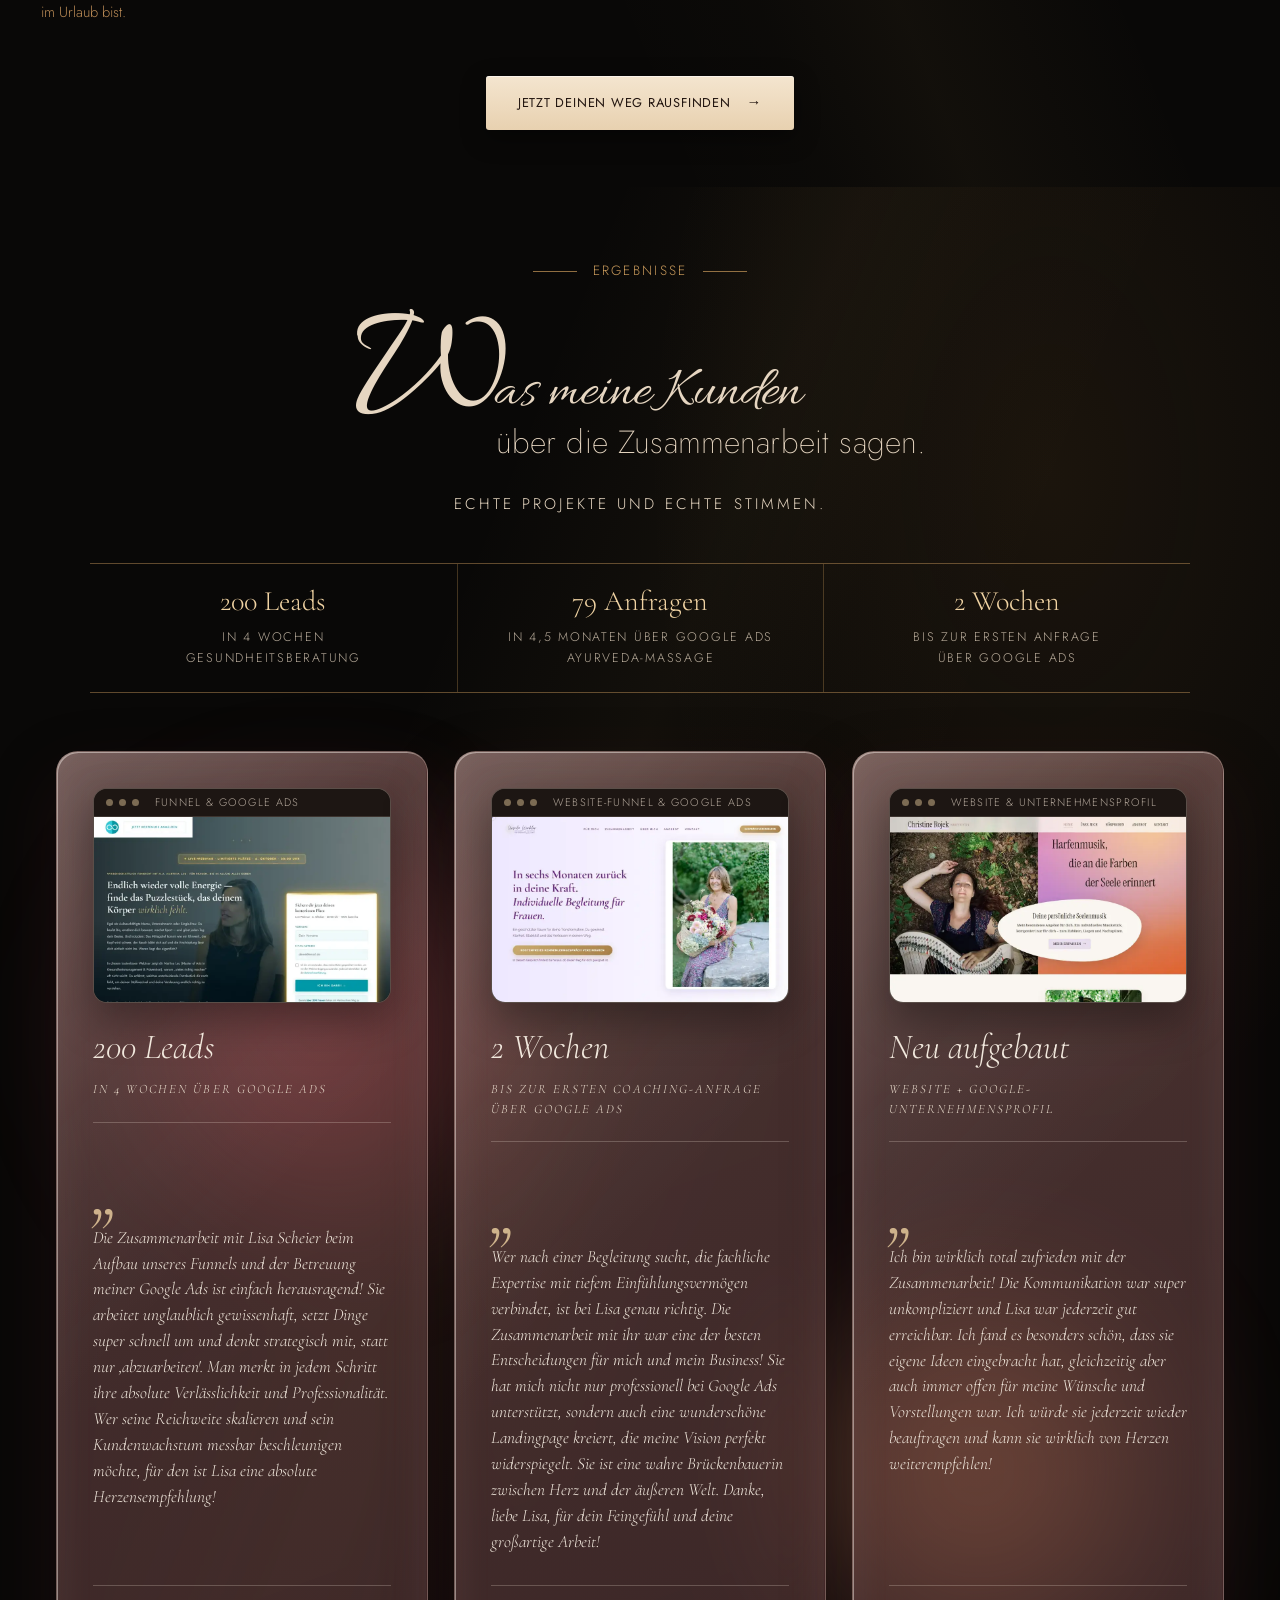
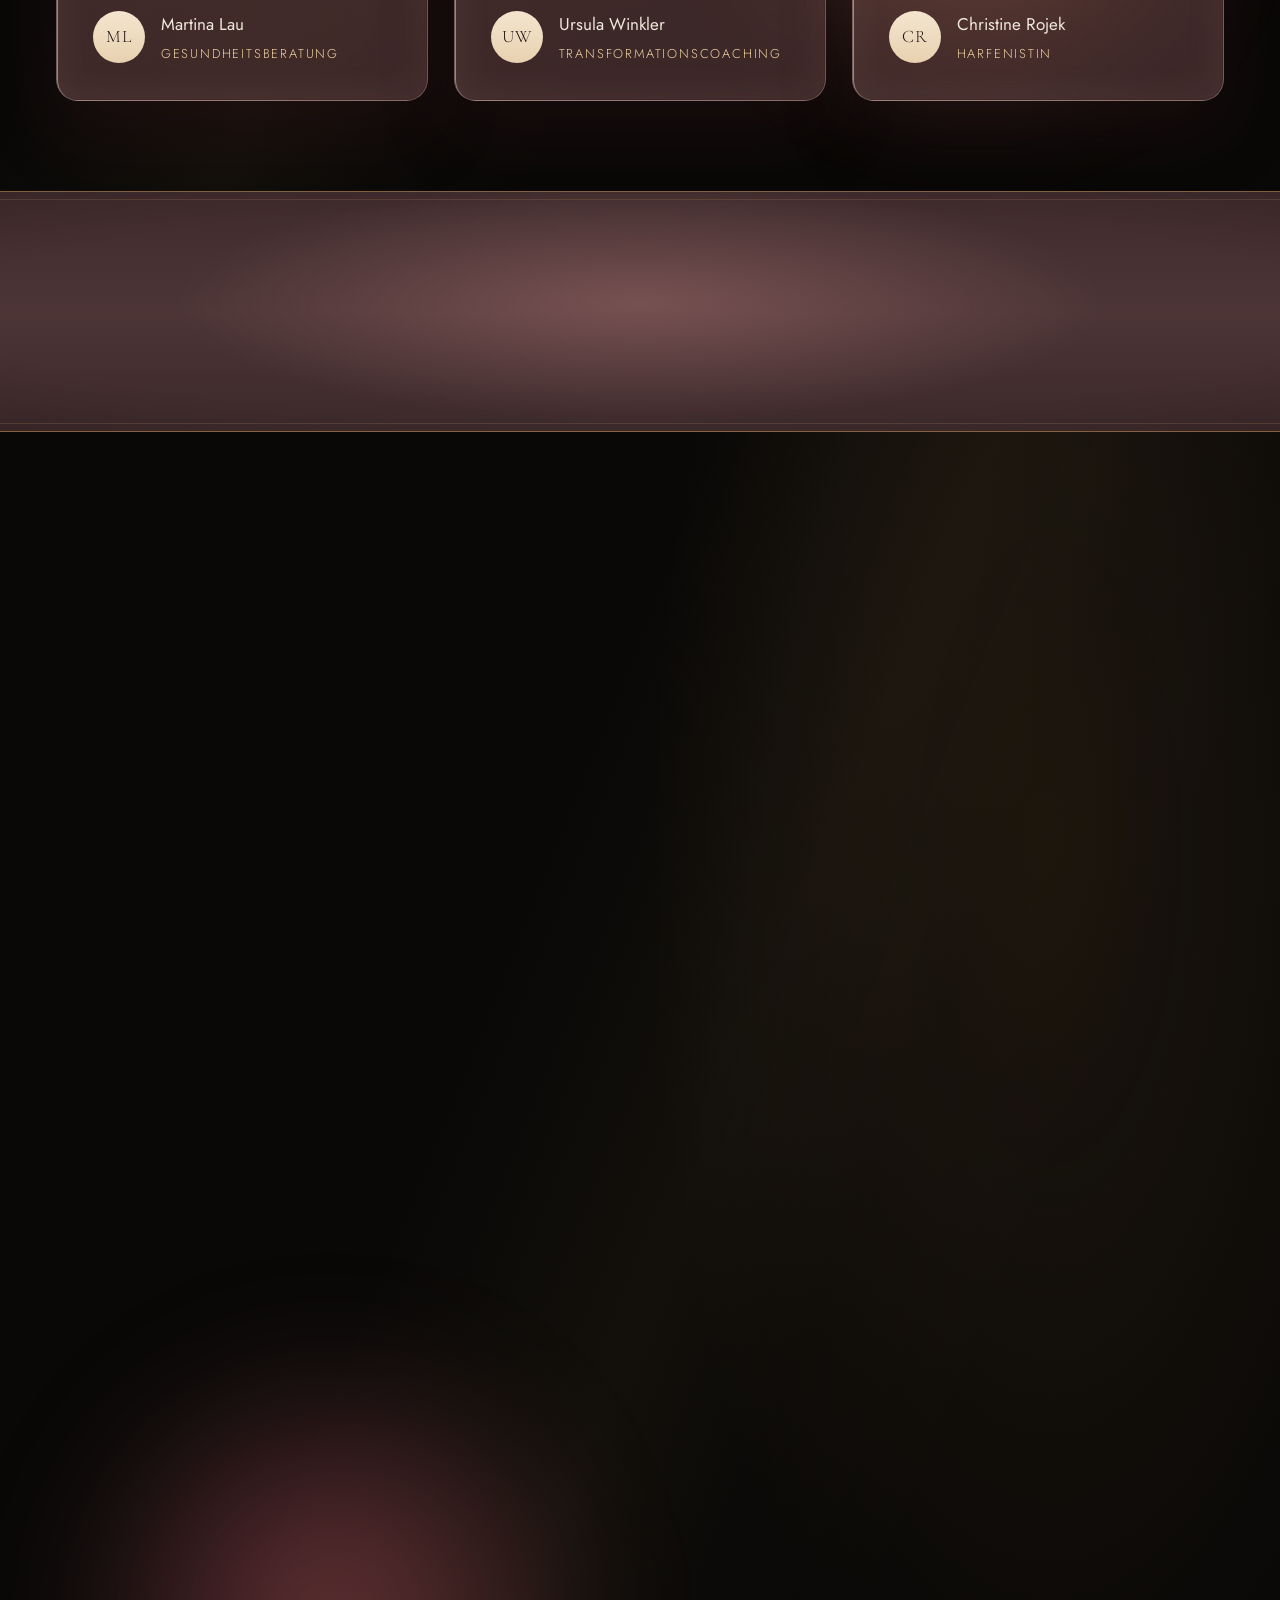
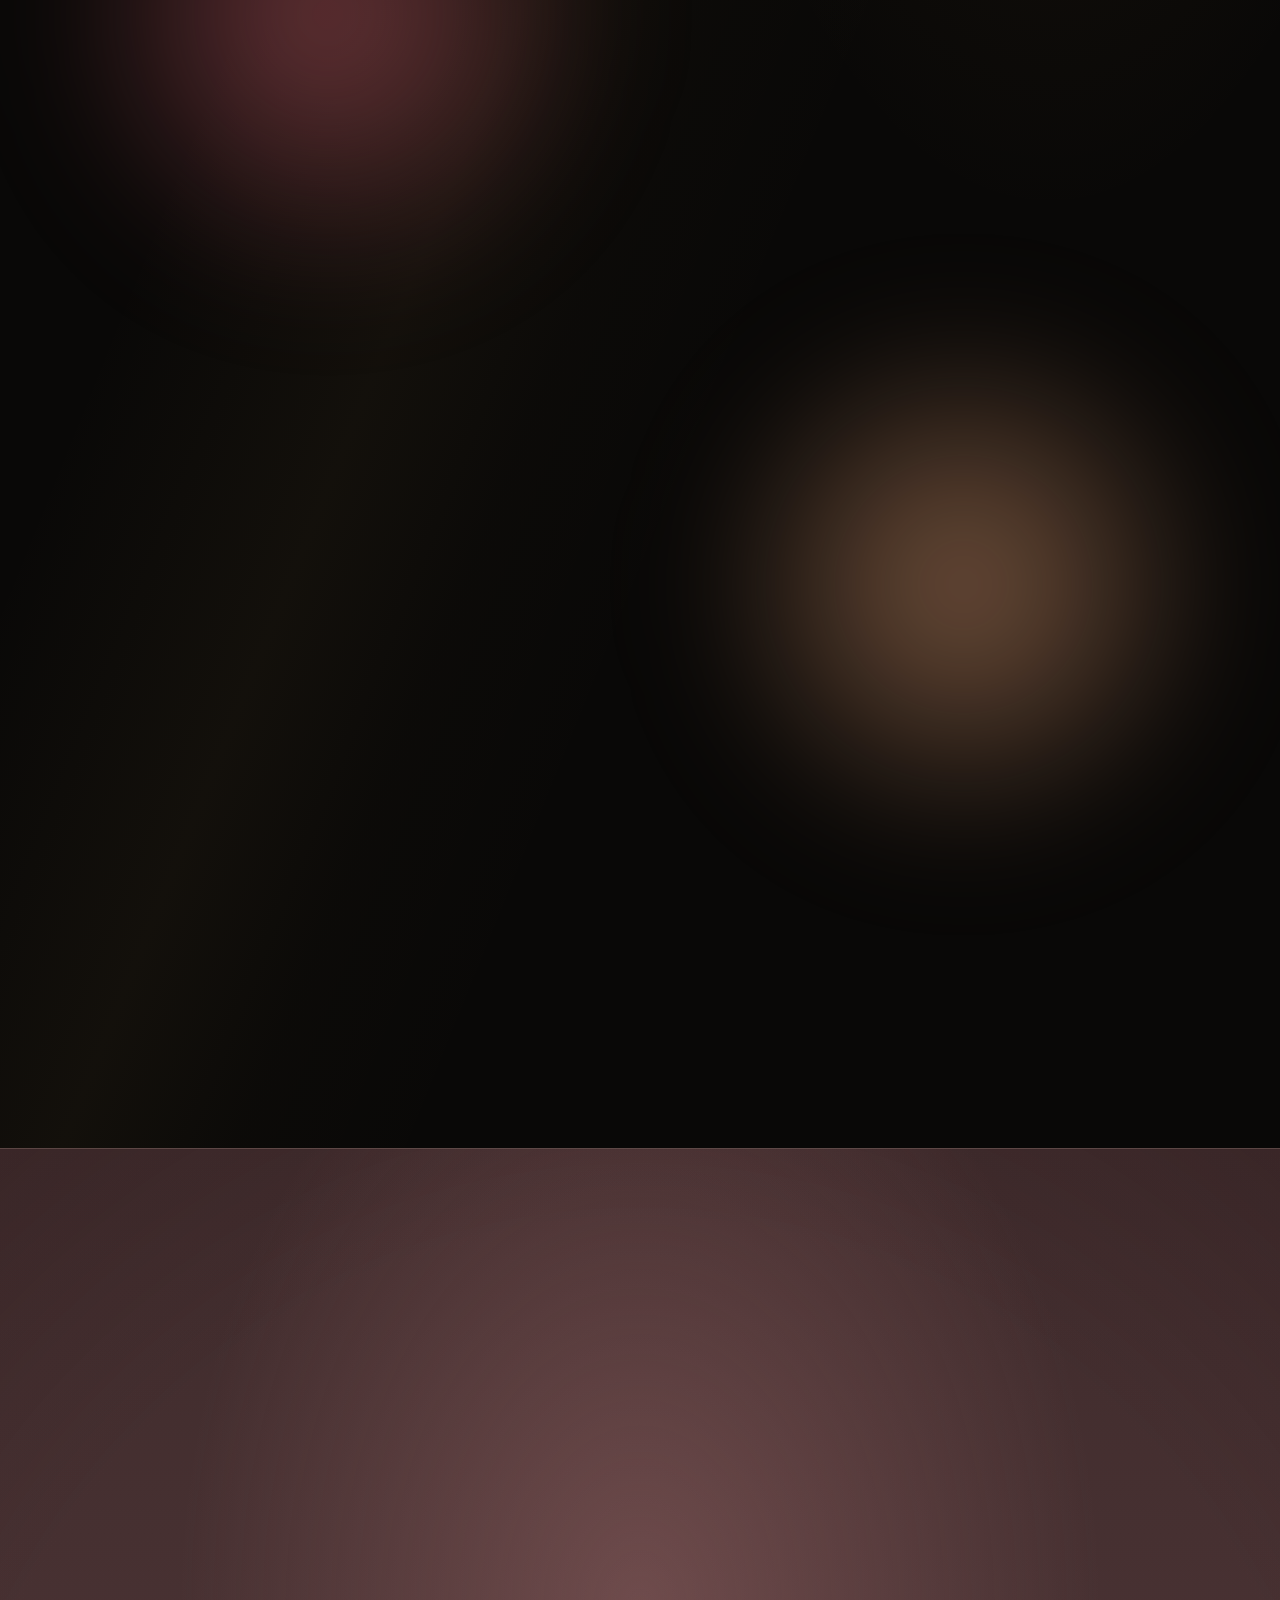
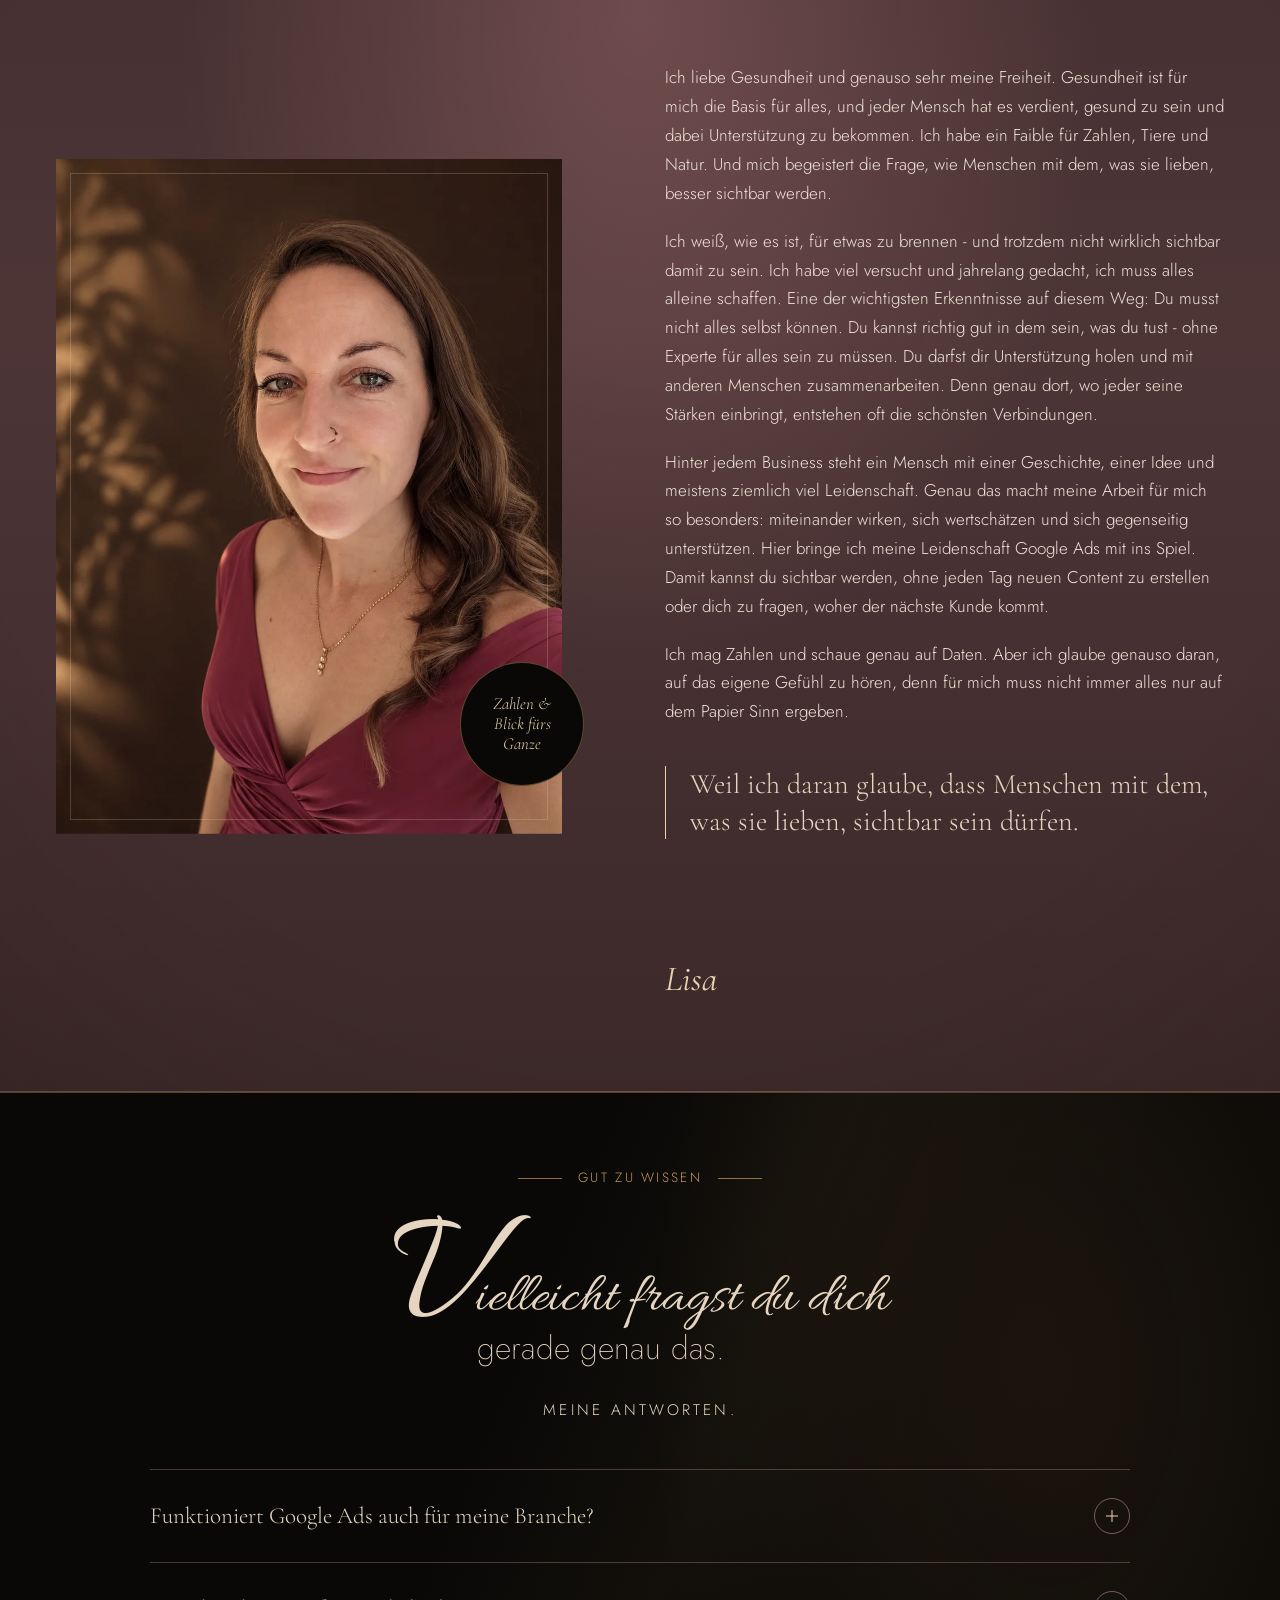
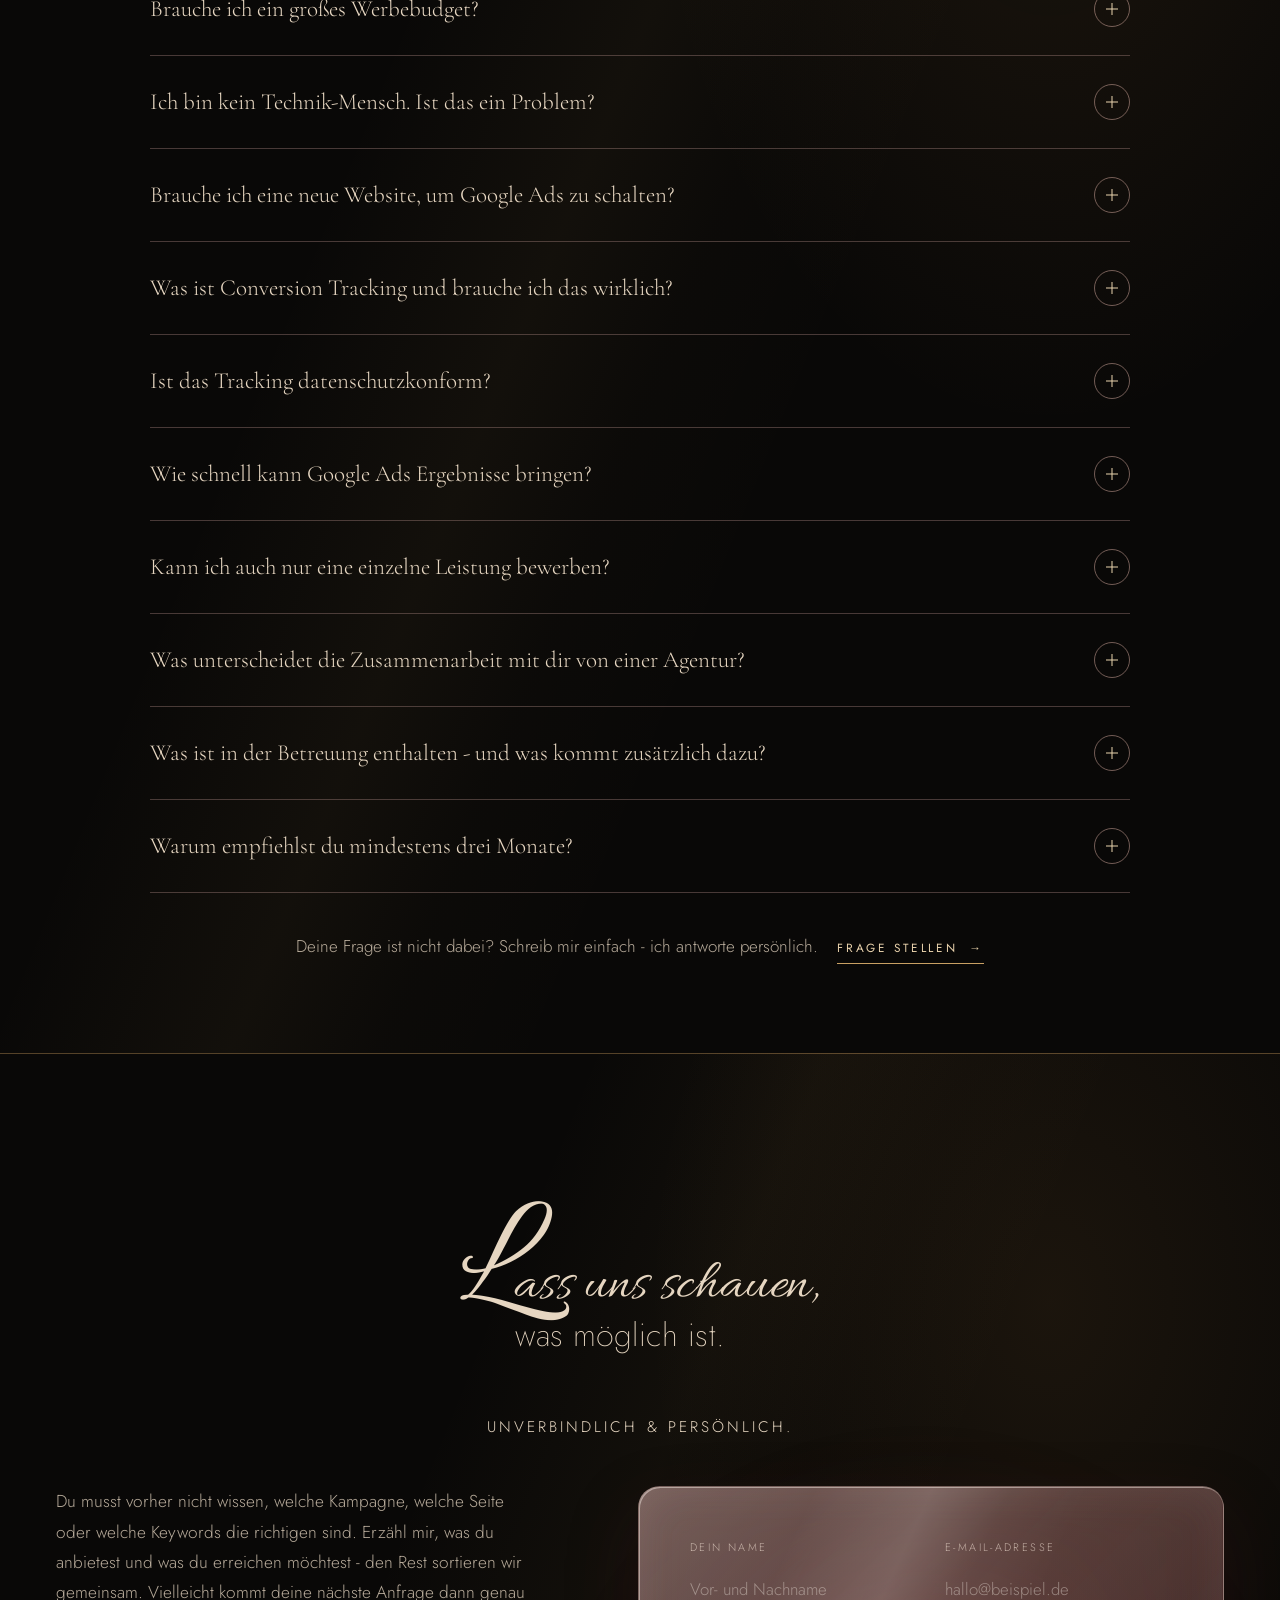
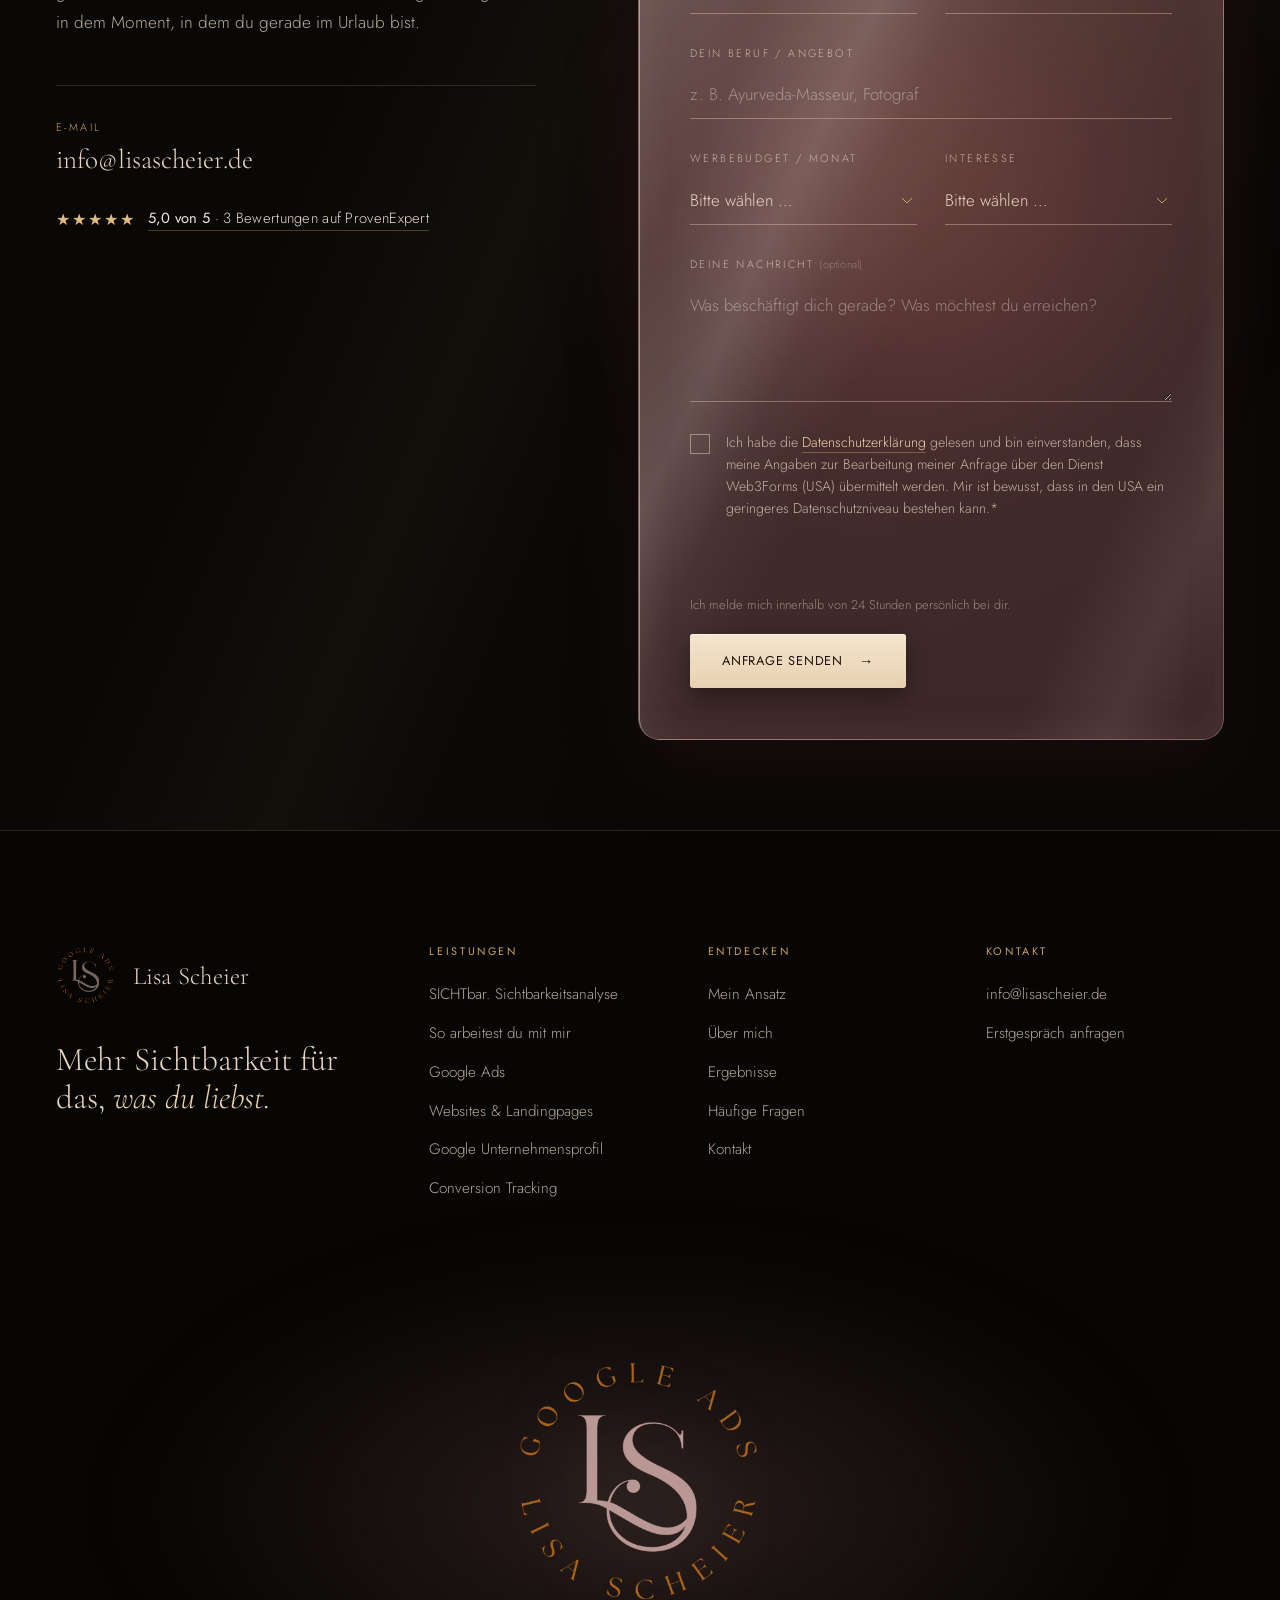
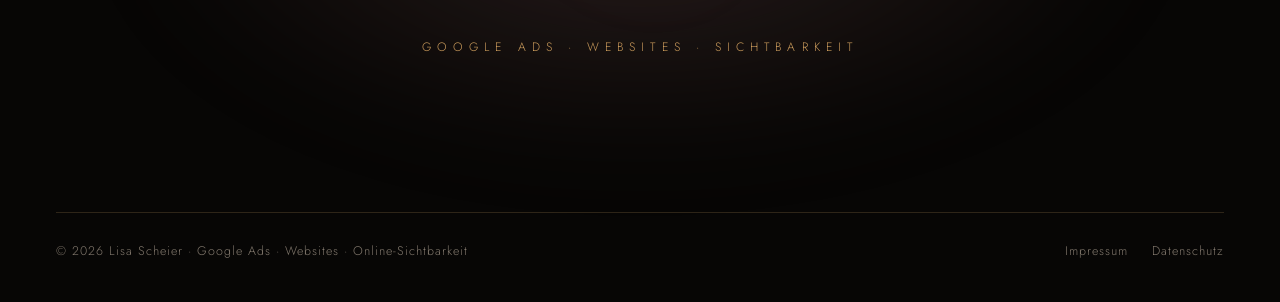
==== commit ee46cfd9: "SICHTbar.-Karte: Dunkelheit + warmes Licht in Mauve/Gold statt Auge, Text „klare Empfehlung zur Umse" ====
--- a/index.html
+++ b/index.html
@@ -22,10 +22,10 @@
 <link rel="preload" href="assets/fonts/jost-v20-latin-300.woff2" as="font" type="font/woff2" crossorigin>
 <link rel="preload" href="assets/fonts/allura.woff2" as="font" type="font/woff2" crossorigin>
 <link rel="preload" href="assets/fonts/allura.woff2" as="font" type="font/woff2" crossorigin>
-<link rel="stylesheet" href="assets/css/site.css?v=1791565273">
-<link rel="stylesheet" href="assets/css/variante-a.css?v=1791565273">
-<link rel="stylesheet" href="assets/css/variante-a-schwarz.css?v=1791565273">
-<link rel="preload" href="assets/img/lisa-hero.webp?v=1791565273" as="image">
+<link rel="stylesheet" href="assets/css/site.css?v=1791569559">
+<link rel="stylesheet" href="assets/css/variante-a.css?v=1791569559">
+<link rel="stylesheet" href="assets/css/variante-a-schwarz.css?v=1791569559">
+<link rel="preload" href="assets/img/lisa-hero.webp?v=1791569559" as="image">
 <script type="application/ld+json">{"@context": "https://schema.org", "@type": "ProfessionalService", "name": "Lisa Scheier - Google Ads & Online-Sichtbarkeit", "url": "https://lisascheier.de/", "image": "https://lisascheier.de/assets/img/vorschau-social.jpg", "logo": "https://lisascheier.de/assets/img/logo.png", "email": "info@lisascheier.de", "founder": {"@type": "Person", "name": "Lisa Scheier", "jobTitle": "Freiberufliche Google Ads Beraterin"}, "address": {"@type": "PostalAddress", "streetAddress": "Hintere Straße 19", "postalCode": "75446", "addressLocality": "Wiernsheim", "addressRegion": "Baden-Württemberg", "addressCountry": "DE"}, "areaServed": ["DE", "AT", "CH"], "knowsAbout": ["Google Ads", "Conversion Tracking", "Websites", "Landingpages", "Google Unternehmensprofil"], "makesOffer": [{"@type": "Offer", "name": "SICHTbar. Sichtbarkeitsanalyse"}, {"@type": "Offer", "name": "Google Ads Check"}, {"@type": "Offer", "name": "Landingpage"}, {"@type": "Offer", "name": "Website"}, {"@type": "Offer", "name": "Google Ads Setup"}, {"@type": "Offer", "name": "Google Ads Betreuung"}, {"@type": "Offer", "name": "Google Unternehmensprofil Einrichtung"}, {"@type": "Offer", "name": "Conversion Tracking"}]}</script>
 <script type="application/ld+json">{"@context": "https://schema.org", "@type": "FAQPage", "mainEntity": [{"@type": "Question", "name": "Funktioniert Google Ads auch für meine Branche?", "acceptedAnswer": {"@type": "Answer", "text": "Wenn Menschen bei Google aktiv nach einer Leistung wie deiner suchen, kann Google Ads sehr interessant sein. Ob genügend Nachfrage vorhanden ist und Werbung für dein konkretes Angebot sinnvoll ist, schaue ich mir aber vorher an."}}, {"@type": "Question", "name": "Brauche ich ein großes Werbebudget?", "acceptedAnswer": {"@type": "Answer", "text": "Nicht unbedingt. Wie viel Budget sinnvoll ist, hängt unter anderem von deiner Branche, deinem Standort, den Suchbegriffen und dem Wettbewerb ab. Als grobe Orientierung würde ich mit einem Werbebudget von mindestens 300 € im Monat starten - bei manchen Angeboten kann aber auch mehr notwendig sein."}}, {"@type": "Question", "name": "Ich bin kein Technik-Mensch. Ist das ein Problem?", "acceptedAnswer": {"@type": "Answer", "text": "Nein. Dein Google Ads Konto erstellst du selbst, aber dabei lasse ich dich nicht allein. Du bekommst von mir eine schriftliche Schritt-für-Schritt-Anleitung und ein Video, das dich durch die Einrichtung führt. Vorwissen brauchst du dafür nicht."}}, {"@type": "Question", "name": "Brauche ich eine neue Website, um Google Ads zu schalten?", "acceptedAnswer": {"@type": "Answer", "text": "Nicht unbedingt. Entscheidend ist, wie gut deine Seite deine Kunden führt und was nach dem Klick passiert. Lädt sie schnell, funktioniert sie auf dem Handy und führt sie klar zur Buchung, kann sie bleiben. Wenn nicht, bezahlst du für Klicks, die einfach verpuffen. Das schaue ich mir vorher an. Oft ist eine Landingpage für genau die Leistung, die du bewerben möchtest, die bessere Wahl."}}, {"@type": "Question", "name": "Was ist Conversion Tracking und brauche ich das wirklich?", "acceptedAnswer": {"@type": "Answer", "text": "Ja. Ohne Tracking weiß Google nicht, welche Klicks zu Anfragen führen. Dann wird auf Klicks optimiert statt auf Buchungen. Mit Tracking messen wir zum Beispiel Formularanfragen, Anrufe oder Klicks auf deinen Buchungsbutton. So siehst du, was dein Werbebudget wirklich bringt, und musst dich nicht auf dein Bauchgefühl verlassen."}}, {"@type": "Question", "name": "Ist das Tracking datenschutzkonform?", "acceptedAnswer": {"@type": "Answer", "text": "Ich richte das Tracking so ein, dass es erst aktiv wird, wenn deine Besucher im Cookie-Banner zustimmen. Eine Rechtsberatung ersetze ich allerdings nicht. Deine Datenschutzerklärung solltest du deshalb rechtlich prüfen lassen."}}, {"@type": "Question", "name": "Wie schnell kann Google Ads Ergebnisse bringen?", "acceptedAnswer": {"@type": "Answer", "text": "Erste Klicks können direkt nach dem Start einer Kampagne entstehen. Wann daraus die ersten Anfragen oder Buchungen werden, lässt sich allerdings nicht seriös versprechen. Deshalb schaue ich nicht nur darauf, ob die Anzeigen laufen, sondern wer klickt, welche Suchanfragen dahinterstecken und was danach auf deiner Seite passiert."}}, {"@type": "Question", "name": "Kann ich auch nur eine einzelne Leistung bewerben?", "acceptedAnswer": {"@type": "Answer", "text": "Ja. Du musst nicht dein komplettes Angebot über Google Ads bewerben. Manchmal ist es sogar interessanter, ganz gezielt eine bestimmte Leistung sichtbar zu machen - zum Beispiel Keramikimplantate beim Zahnarzt, Ayurveda-Massagen oder Hochzeitsfotografie. Entscheidend ist, was du stärker auslasten möchtest und wonach Menschen tatsächlich suchen. So planen wir vorausschauend, damit du nicht kurzfristig auf Anfragen hoffen musst, sondern im besten Fall schon im Voraus ausgebucht bist."}}, {"@type": "Question", "name": "Was unterscheidet die Zusammenarbeit mit dir von einer Agentur?", "acceptedAnswer": {"@type": "Answer", "text": "Bei mir landest du nicht nach dem Erstgespräch bei irgendeinem Account Manager. Du arbeitest direkt mit mir. Deshalb betreue ich bewusst nur wenige Kunden gleichzeitig. Und weil ich selbst aus dem Gesundheitsbereich komme, kenne ich viele der Besonderheiten dieser Branche nicht nur aus der Google-Ads-Perspektive."}}, {"@type": "Question", "name": "Was ist in der Betreuung enthalten - und was kommt zusätzlich dazu?", "acceptedAnswer": {"@type": "Answer", "text": "Meine monatliche Betreuung und dein Werbebudget sind zwei getrennte Dinge. Das Werbebudget zahlst du direkt an Google. Dazu kommen meine Betreuung und - je nach Zusammenarbeit - die einmalige Einrichtung der Kampagne."}}, {"@type": "Question", "name": "Warum empfiehlst du mindestens drei Monate?", "acceptedAnswer": {"@type": "Answer", "text": "Weil ich Google Ads nicht nach ein paar Tagen beurteilen möchte. Nach dem Start sehen wir, welche Suchanfragen tatsächlich entstehen, welche Anzeigen funktionieren und was auf deiner Website passiert. Auf dieser Grundlage kann ich die Kampagne Schritt für Schritt weiter optimieren."}}]}</script>
 </head>
@@ -90,7 +90,7 @@
       <a class="hero__btn reveal" data-d="3" href="#kontakt">Jetzt sichtbarer werden <span aria-hidden="true">→</span></a>
       <a class="rating rating--hero reveal" href="https://www.provenexpert.com/de-de/lisa-scheier/" target="_blank" rel="noopener"><span class="rating__stars" aria-hidden="true">★★★★★</span><span class="rating__text"><strong>5,0</strong> · Echte Kundenbewertungen auf ProvenExpert</span></a>
     </div>
-    <div class="hero__eye" aria-hidden="true"><img src="assets/img/lisa-hero.webp?v=1791565273" alt="" width="1677" height="938" fetchpriority="high"></div>
+    <div class="hero__eye" aria-hidden="true"><img src="assets/img/lisa-hero.webp?v=1791569559" alt="" width="1677" height="938" fetchpriority="high"></div>
     <p class="hero__note reveal" data-d="3">Mehr<br>Sichtbarkeit<br>für das,<br>was du liebst.</p>
   </div>
 </section>
@@ -114,7 +114,7 @@
       <h2 class="stitle reveal" data-d="1" id="problem-h" aria-label="Gesehen werden das andere."><span class="stitle__script" aria-hidden="true"><span class="stitle__big">G</span><span class="stitle__word">esehen werden</span></span> <span class="stitle__rest" aria-hidden="true">das andere.</span></h2>
     </div>
     <div class="problem__grid">
-      <div class="problem__figure problem__figure--photo reveal-img"><img src="assets/img/lisa-gesehen-bordeaux.webp?v=1791565273" alt="Lisa Scheier" loading="lazy" width="1086" height="1448"><span class="problem__arc"><span class="problem__caption">Strategie<br>Sichtbarkeit<br>Ergebnisse</span></span></div>
+      <div class="problem__figure problem__figure--photo reveal-img"><img src="assets/img/lisa-gesehen-bordeaux.webp?v=1791569559" alt="Lisa Scheier" loading="lazy" width="1086" height="1448"><span class="problem__arc"><span class="problem__caption">Strategie<br>Sichtbarkeit<br>Ergebnisse</span></span></div>
       <div>
         <p class="lead reveal" data-d="2"><strong>Du bist Experte in deinem Gebiet.</strong> Deine Kunden wissen das längst - und kommen immer wieder.</p>
         <ul class="points">
@@ -167,7 +167,7 @@
       <div class="flow__step" aria-hidden="true"><span class="n">02</span><h3>Interesse wecken</h3><p>Deine Anzeige spricht die richtigen Menschen an und macht neugierig.</p></div>
       <svg class="flow__arrow" viewBox="0 0 60 16" aria-hidden="true"><path d="M1 8h56M49 1l8 7-8 7"/></svg>
       <article class="flow__card flow__card--site reveal" data-d="2" role="listitem">
-        <img src="assets/img/beispiel-website.webp?v=1791565273" alt="Beispiel einer Website für Ernährungsberatung auf einem Laptop" loading="lazy" width="688" height="800">
+        <img src="assets/img/beispiel-website.webp?v=1791569559" alt="Beispiel einer Website für Ernährungsberatung auf einem Laptop" loading="lazy" width="688" height="800">
       </article>
       <div class="flow__step" aria-hidden="true"><span class="n">03</span><h3>Vertrauen aufbauen</h3><p>Deine Website zeigt, was dich besonders macht - und warum du die richtige Wahl bist.</p></div>
       <svg class="flow__arrow" viewBox="0 0 60 16" aria-hidden="true"><path d="M1 8h56M49 1l8 7-8 7"/></svg>
@@ -206,21 +206,21 @@
     </ul>
     <div class="testis testis--3">
       <figure class="testi reveal">
-        <div class="testi__shot"><span class="testi__bar" aria-hidden="true"><i></i><i></i><i></i><em>Funnel &amp; Google Ads</em></span><span class="testi__screen"><img src="assets/img/projekt-martina.webp?v=1791565273" alt="Beispielprojekt: Website von Martina Lau" loading="lazy" width="900" height="5032" style="--shift:-88.82%"></span></div>
+        <div class="testi__shot"><span class="testi__bar" aria-hidden="true"><i></i><i></i><i></i><em>Funnel &amp; Google Ads</em></span><span class="testi__screen"><img src="assets/img/projekt-martina.webp?v=1791569559" alt="Beispielprojekt: Website von Martina Lau" loading="lazy" width="900" height="5032" style="--shift:-88.82%"></span></div>
         <p class="testi__result"><strong>200 Leads</strong><span>in 4 Wochen über Google Ads</span></p>
         <span class="testi__mark" aria-hidden="true">„</span>
         <blockquote><p>Die Zusammenarbeit mit Lisa Scheier beim Aufbau unseres Funnels und der Betreuung meiner Google Ads ist einfach herausragend! Sie arbeitet unglaublich gewissenhaft, setzt Dinge super schnell um und denkt strategisch mit, statt nur ‚abzuarbeiten'. Man merkt in jedem Schritt ihre absolute Verlässlichkeit und Professionalität. Wer seine Reichweite skalieren und sein Kundenwachstum messbar beschleunigen möchte, für den ist Lisa eine absolute Herzensempfehlung!</p></blockquote>
         <figcaption><span class="testi__avatar" aria-hidden="true">ML</span><span><strong>Martina Lau</strong><small>Gesundheitsberatung</small></span></figcaption>
       </figure>
       <figure class="testi reveal" data-d="1">
-        <div class="testi__shot"><span class="testi__bar" aria-hidden="true"><i></i><i></i><i></i><em>Website-Funnel &amp; Google Ads</em></span><span class="testi__screen"><img src="assets/img/projekt-ursula.webp?v=1791565273" alt="Beispielprojekt: Website von Ursula Winkler" loading="lazy" width="900" height="5625" style="--shift:-90.0%"></span></div>
+        <div class="testi__shot"><span class="testi__bar" aria-hidden="true"><i></i><i></i><i></i><em>Website-Funnel &amp; Google Ads</em></span><span class="testi__screen"><img src="assets/img/projekt-ursula.webp?v=1791569559" alt="Beispielprojekt: Website von Ursula Winkler" loading="lazy" width="900" height="5625" style="--shift:-90.0%"></span></div>
         <p class="testi__result"><strong>2 Wochen</strong><span>bis zur ersten Coaching-Anfrage über Google Ads</span></p>
         <span class="testi__mark" aria-hidden="true">„</span>
         <blockquote><p>Wer nach einer Begleitung sucht, die fachliche Expertise mit tiefem Einfühlungsvermögen verbindet, ist bei Lisa genau richtig. Die Zusammenarbeit mit ihr war eine der besten Entscheidungen für mich und mein Business! Sie hat mich nicht nur professionell bei Google Ads unterstützt, sondern auch eine wunderschöne Landingpage kreiert, die meine Vision perfekt widerspiegelt. Sie ist eine wahre Brückenbauerin zwischen Herz und der äußeren Welt. Danke, liebe Lisa, für dein Feingefühl und deine großartige Arbeit!</p></blockquote>
         <figcaption><span class="testi__avatar" aria-hidden="true">UW</span><span><strong>Ursula Winkler</strong><small>Transformationscoaching</small></span></figcaption>
       </figure>
       <figure class="testi reveal" data-d="2">
-        <div class="testi__shot"><span class="testi__bar" aria-hidden="true"><i></i><i></i><i></i><em>Website &amp; Unternehmensprofil</em></span><span class="testi__screen"><img src="assets/img/projekt-christine.webp?v=1791565273" alt="Beispielprojekt: Website von Christine Rojek" loading="lazy" width="900" height="3396" style="--shift:-83.44%"></span></div>
+        <div class="testi__shot"><span class="testi__bar" aria-hidden="true"><i></i><i></i><i></i><em>Website &amp; Unternehmensprofil</em></span><span class="testi__screen"><img src="assets/img/projekt-christine.webp?v=1791569559" alt="Beispielprojekt: Website von Christine Rojek" loading="lazy" width="900" height="3396" style="--shift:-83.44%"></span></div>
         <p class="testi__result"><strong>Neu aufgebaut</strong><span>Website + Google-Unternehmensprofil</span></p>
         <span class="testi__mark" aria-hidden="true">„</span>
         <blockquote><p>Ich bin wirklich total zufrieden mit der Zusammenarbeit! Die Kommunikation war super unkompliziert und Lisa war jederzeit gut erreichbar. Ich fand es besonders schön, dass sie eigene Ideen eingebracht hat, gleichzeitig aber auch immer offen für meine Wünsche und Vorstellungen war. Ich würde sie jederzeit wieder beauftragen und kann sie wirklich von Herzen weiterempfehlen!</p></blockquote>
@@ -251,7 +251,7 @@
         <span class="findbar__kicker">Der erste Schritt</span>
         <h3 class="findbar__title">SICHTbar.</h3>
         <p class="findbar__sub">Deine persönliche Sichtbarkeitsanalyse</p>
-        <p class="findbar__desc">Du weißt, dass es online nicht richtig läuft, aber nicht, woran es liegt? Ich schaue mir an, ob du gefunden wirst, wer stattdessen gefunden wird und was passiert, wenn jemand bei dir landet. Du bekommst eine Bildschirm-Analyse mit Erklärung, deine drei größten Hebel und eine persönliche Besprechung.</p>
+        <p class="findbar__desc">Du weißt, dass es online nicht richtig läuft, aber nicht, woran es liegt? Ich schaue mir an, ob du gefunden wirst, wer stattdessen gefunden wird und was passiert, wenn jemand bei dir landet. Du bekommst eine Bildschirm-Analyse mit Erklärung, deine drei größten Hebel und eine klare Empfehlung zur Umsetzung.</p>
       </div>
       <div class="findbar__side">
         <p class="service__note">Der Betrag wird angerechnet, wenn du innerhalb von 30 Tagen eine Leistung bei mir buchst. Finde ich keine drei konkreten Ansatzpunkte, mit denen du deine Sichtbarkeit und deinen Weg zur Anfrage verbessern kannst, zahlst du nichts.</p>
@@ -260,7 +260,7 @@
     </div>
     <div class="services">
       <a class="service reveal" data-d="0" href="websites-landingpages.html">
-        <div class="service__img"><img src="assets/img/leistung-websites.webp?v=1791565273" alt="" loading="lazy" width="758" height="504"></div>
+        <div class="service__img"><img src="assets/img/leistung-websites.webp?v=1791569559" alt="" loading="lazy" width="758" height="504"></div>
         <div class="service__body">
           <span class="service__idx">01</span>
           <h3>Websites &amp; Landingpages</h3>
@@ -270,7 +270,7 @@
         </div>
       </a>
       <a class="service reveal" data-d="1" href="google-ads.html">
-        <div class="service__img"><img src="assets/img/leistung-google-ads.webp?v=1791565273" alt="" loading="lazy" width="758" height="504"></div>
+        <div class="service__img"><img src="assets/img/leistung-google-ads.webp?v=1791569559" alt="" loading="lazy" width="758" height="504"></div>
         <div class="service__body">
           <span class="service__idx">02</span>
           <h3>Google Ads</h3>
@@ -280,7 +280,7 @@
         </div>
       </a>
       <a class="service reveal" data-d="0" href="google-unternehmensprofil.html">
-        <div class="service__img"><img src="assets/img/leistung-unternehmensprofil.webp?v=1791565273" alt="" loading="lazy" width="758" height="504"></div>
+        <div class="service__img"><img src="assets/img/leistung-unternehmensprofil.webp?v=1791569559" alt="" loading="lazy" width="758" height="504"></div>
         <div class="service__body">
           <span class="service__idx">03</span>
           <h3>Google Business Profil</h3>
@@ -290,7 +290,7 @@
         </div>
       </a>
       <a class="service reveal" data-d="1" href="conversion-tracking.html">
-        <div class="service__img"><img src="assets/img/leistung-tracking.webp?v=1791565273" alt="" loading="lazy" width="758" height="504"></div>
+        <div class="service__img"><img src="assets/img/leistung-tracking.webp?v=1791569559" alt="" loading="lazy" width="758" height="504"></div>
         <div class="service__body">
           <span class="service__idx">04</span>
           <h3>Conversion Tracking</h3>
@@ -318,7 +318,7 @@
     </header>
     <div class="about__grid">
       <div class="about__photo">
-        <figure class="reveal-img about__photo--color"><img src="assets/img/lisa-ueber-mich-bordeaux.webp?v=1791565273" alt="Lisa Scheier im bordeauxroten Kleid" loading="lazy" width="900" height="1200"></figure>
+        <figure class="reveal-img about__photo--color"><img src="assets/img/lisa-ueber-mich-bordeaux.webp?v=1791569559" alt="Lisa Scheier im bordeauxroten Kleid" loading="lazy" width="900" height="1200"></figure>
         <div class="about__stamp reveal" data-d="2">Zahlen &amp; Blick fürs Ganze</div>
       </div>
       <div class="about__copy">
@@ -441,6 +441,6 @@
     </div>
   </div>
 </footer>
-<script src="assets/js/site.js?v=1791565273" defer></script>
+<script src="assets/js/site.js?v=1791569559" defer></script>
 </body>
 </html>
--- a/assets/css/site.css
+++ b/assets/css/site.css
@@ -1302,3 +1302,42 @@
     -webkit-mask-image:linear-gradient(90deg,transparent 20%,#000 40%,#000 80%,transparent 100%);
             mask-image:linear-gradient(90deg,transparent 20%,#000 40%,#000 80%,transparent 100%)}
 }
+/* SICHTbar.-Karte: Auge füllt die ganze Karte, nur der Augenbereich (Lisas Wunsch 09.10.) */
+.findbar::before{width:auto !important;left:0 !important;right:0 !important;top:0 !important;bottom:0 !important;margin-top:0 !important;aspect-ratio:auto !important;
+  background:url(../img/findbar-auge.webp) 50% 50%/cover no-repeat !important;
+  opacity:.72 !important;filter:sepia(.3) saturate(1.1) hue-rotate(-8deg) brightness(.85) !important;
+  box-shadow:inset 0 0 0 2000px rgba(80,30,32,.3) !important;
+  -webkit-mask-image:none !important;mask-image:none !important}
+@media (max-width:860px){
+  .findbar::before{background-size:230% auto !important;background-position:50% 0 !important;opacity:.6 !important;
+    -webkit-mask-image:linear-gradient(180deg,#000 0,#000 160px,transparent 280px) !important;mask-image:linear-gradient(180deg,#000 0,#000 160px,transparent 280px) !important}
+}
+
+/* SICHTbar.-Karte: Dunkelheit + warmes Licht statt Foto (Lisas Referenz 09.10.) – ersetzt Auge */
+.findbar{background:linear-gradient(165deg,#4a2219 0%,#341510 45%,#24100c 100%) !important;border-color:rgba(226,170,120,.28) !important}
+.findbar::before{width:auto !important;left:0 !important;right:0 !important;top:0 !important;bottom:0 !important;margin:0 !important;aspect-ratio:auto !important;
+  opacity:1 !important;filter:none !important;box-shadow:none !important;-webkit-mask-image:none !important;mask-image:none !important;
+  background:
+    radial-gradient(ellipse 38% 70% at 40% -10%,rgba(255,196,140,.38),rgba(220,140,90,.14) 45%,transparent 75%),
+    radial-gradient(ellipse 30% 55% at 8% 20%,rgba(190,100,60,.22),transparent 70%),
+    radial-gradient(ellipse 40% 60% at 85% 110%,rgba(120,40,30,.35),transparent 70%),
+    linear-gradient(115deg,transparent 30%,rgba(255,210,160,.05) 42%,transparent 55%) !important}
+.findbar__title::after{content:"";display:block;width:min(300px,80%);height:1px;margin:clamp(12px,1.2vw,18px) 0 0;
+  background:linear-gradient(90deg,rgba(226,170,110,0),rgba(255,214,160,.9) 30%,rgba(255,240,215,1) 40%,rgba(226,170,110,.5) 70%,rgba(226,170,110,0));
+  box-shadow:0 0 12px 1px rgba(255,200,140,.45)}
+/* … in Lisas Farben: Mauve/Taupe + Gold statt Rotbraun */
+.findbar{background:linear-gradient(165deg,#4d3536 0%,#3a2829 48%,#241819 100%) !important;border-color:rgba(226,187,130,.3) !important}
+.findbar::before{background:
+    radial-gradient(ellipse 38% 75% at 40% -12%,rgba(255,214,160,.34),rgba(226,187,130,.12) 45%,transparent 75%),
+    radial-gradient(ellipse 30% 55% at 6% 18%,rgba(170,116,116,.28),transparent 70%),
+    radial-gradient(ellipse 45% 60% at 88% 112%,rgba(20,10,12,.45),transparent 70%),
+    linear-gradient(115deg,transparent 30%,rgba(255,225,185,.05) 42%,transparent 55%) !important}
+.findbar__title::after{background:linear-gradient(90deg,rgba(226,187,130,0),rgba(240,208,160,.85) 22%,rgba(255,244,222,1) 34%,rgba(226,187,130,.55) 62%,rgba(226,187,130,0));
+  box-shadow:0 0 8px 0 rgba(255,214,160,.55)}
+.findbar__title{position:relative}
+.findbar__title::after{height:1px;opacity:1;
+  background:linear-gradient(90deg,rgba(226,187,130,0),rgba(240,208,160,.9) 20%,#fff4de 32%,rgba(240,208,160,.8) 50%,rgba(226,187,130,0)) !important;
+  box-shadow:none !important;filter:drop-shadow(0 0 4px rgba(255,214,160,.9)) drop-shadow(0 0 10px rgba(255,190,120,.5))}
+.findbar__title::after{height:2px;border-radius:2px}
+.findbar__title::before{content:"";position:absolute;left:calc(min(300px,80%) * .32 - 45px);bottom:-9px;width:90px;height:20px;pointer-events:none;
+  background:radial-gradient(ellipse 50% 50% at 50% 50%,rgba(255,240,215,.75),rgba(255,200,140,.25) 45%,transparent 75%);filter:blur(2px)}
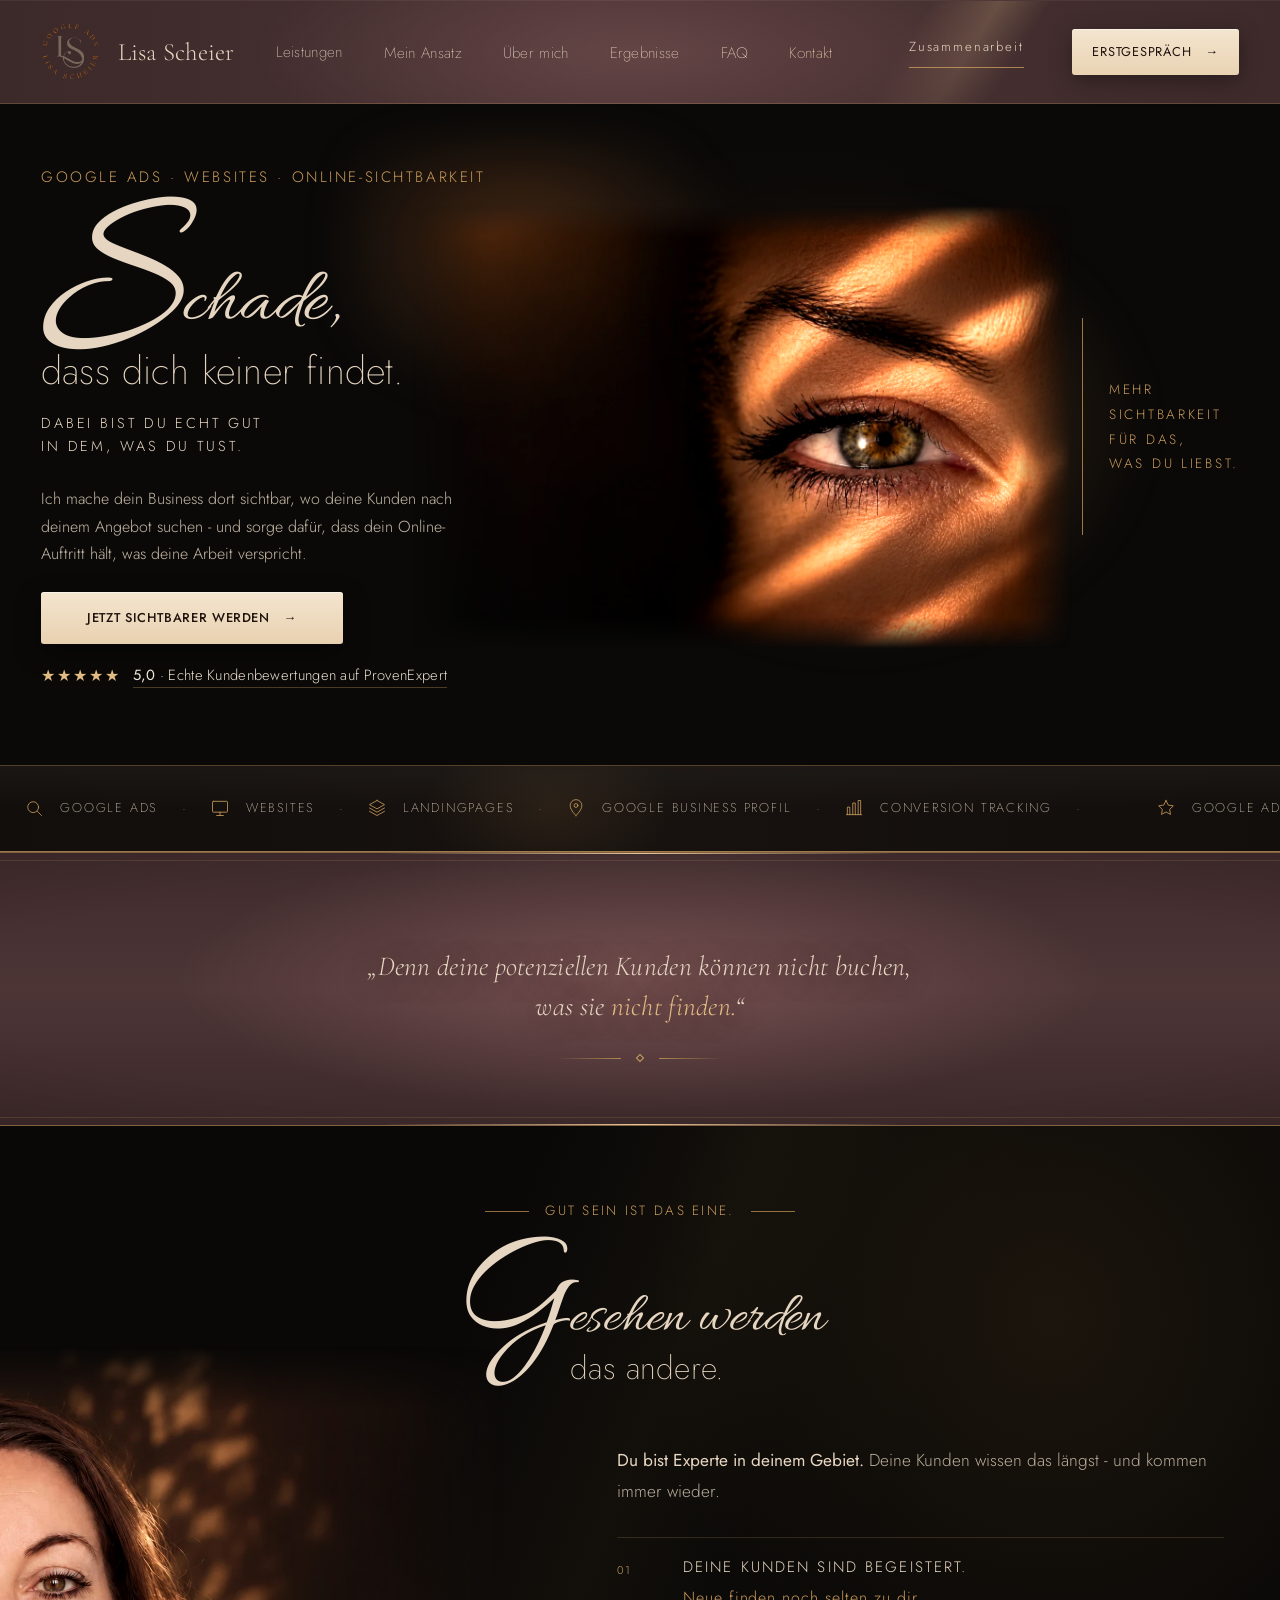
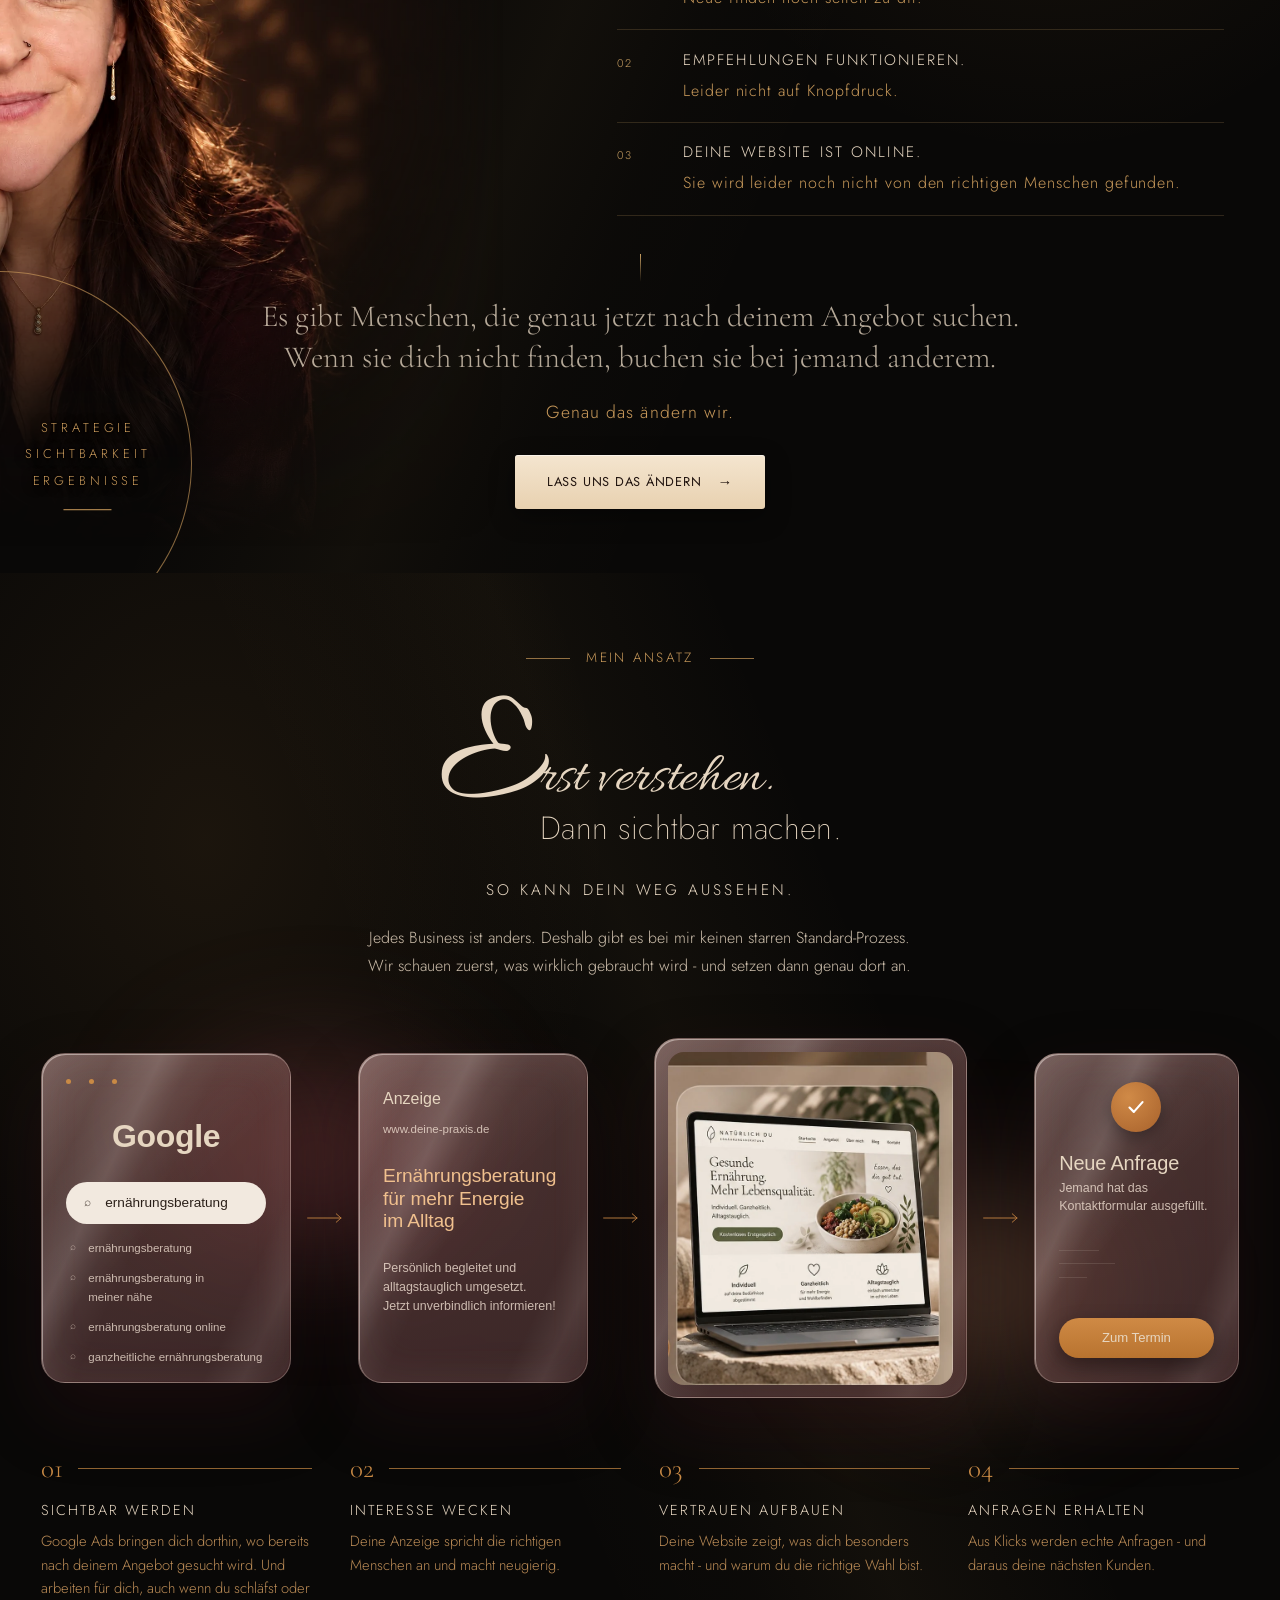
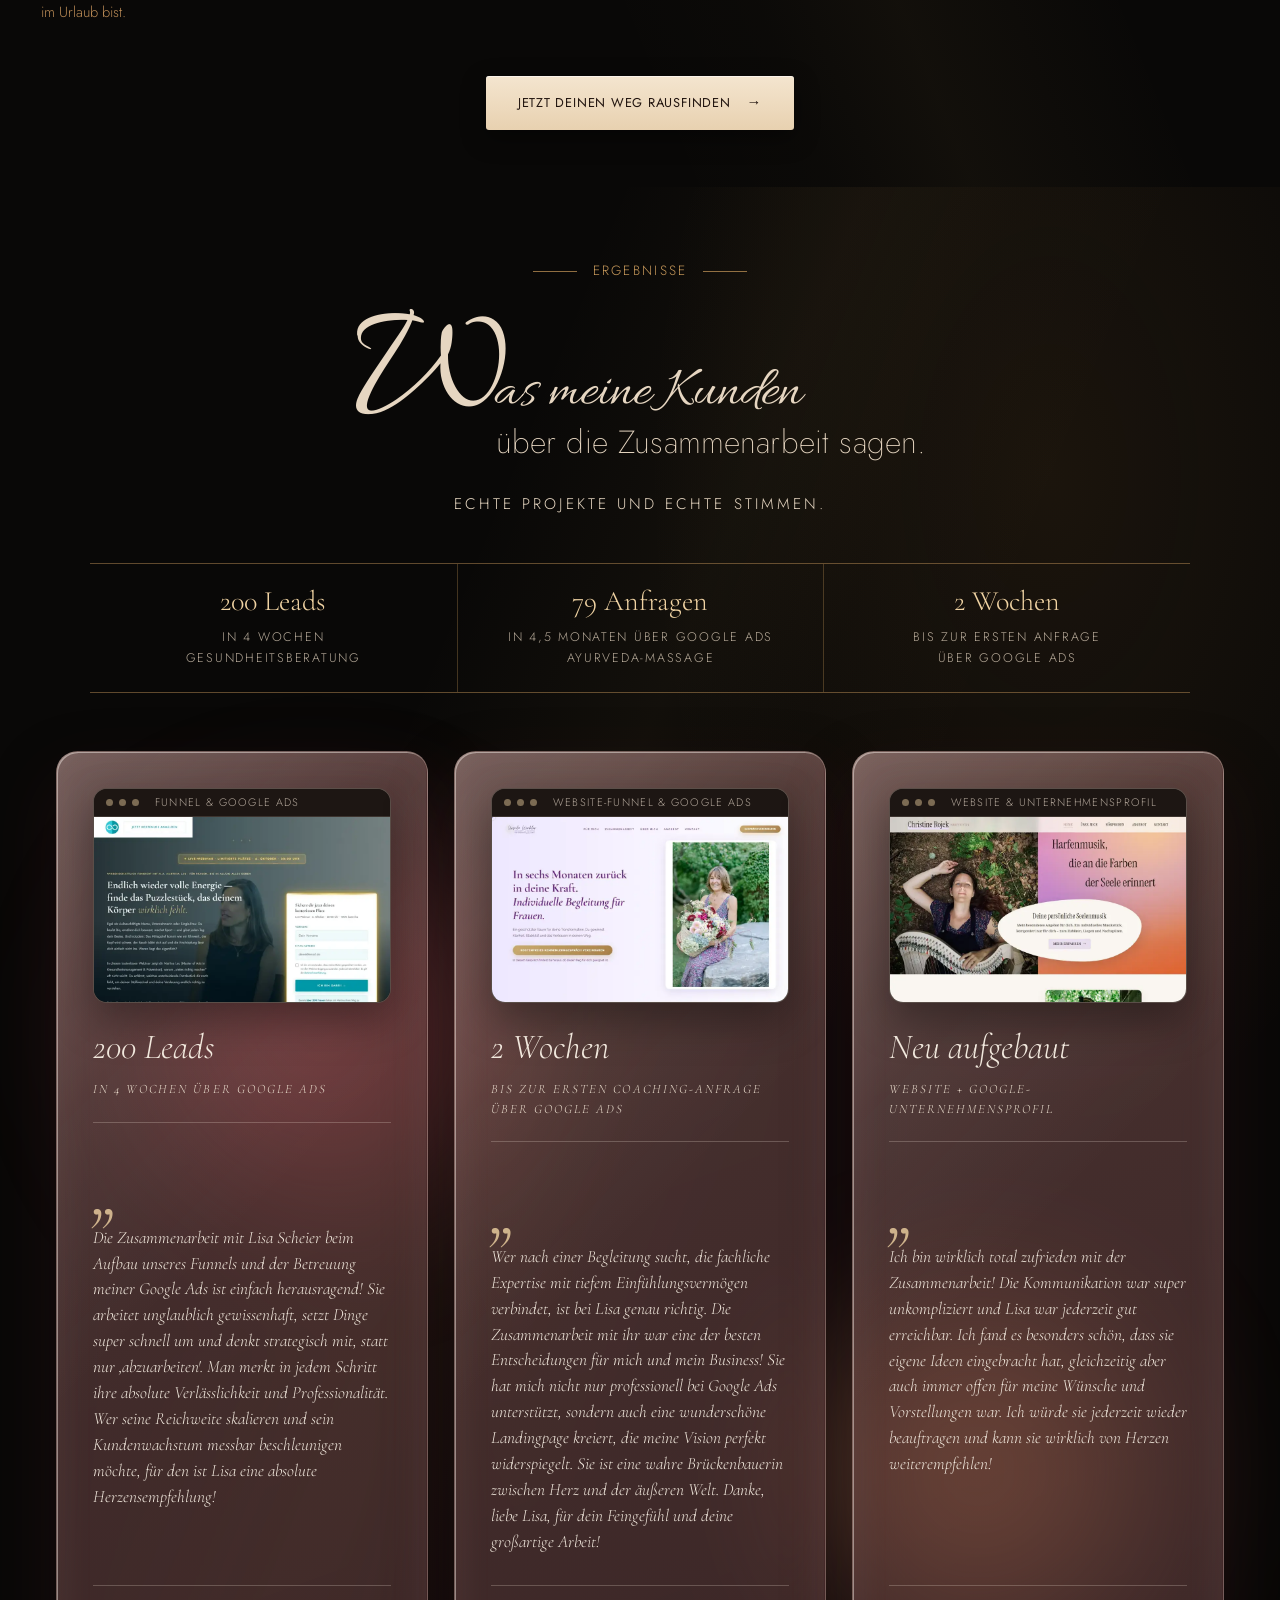
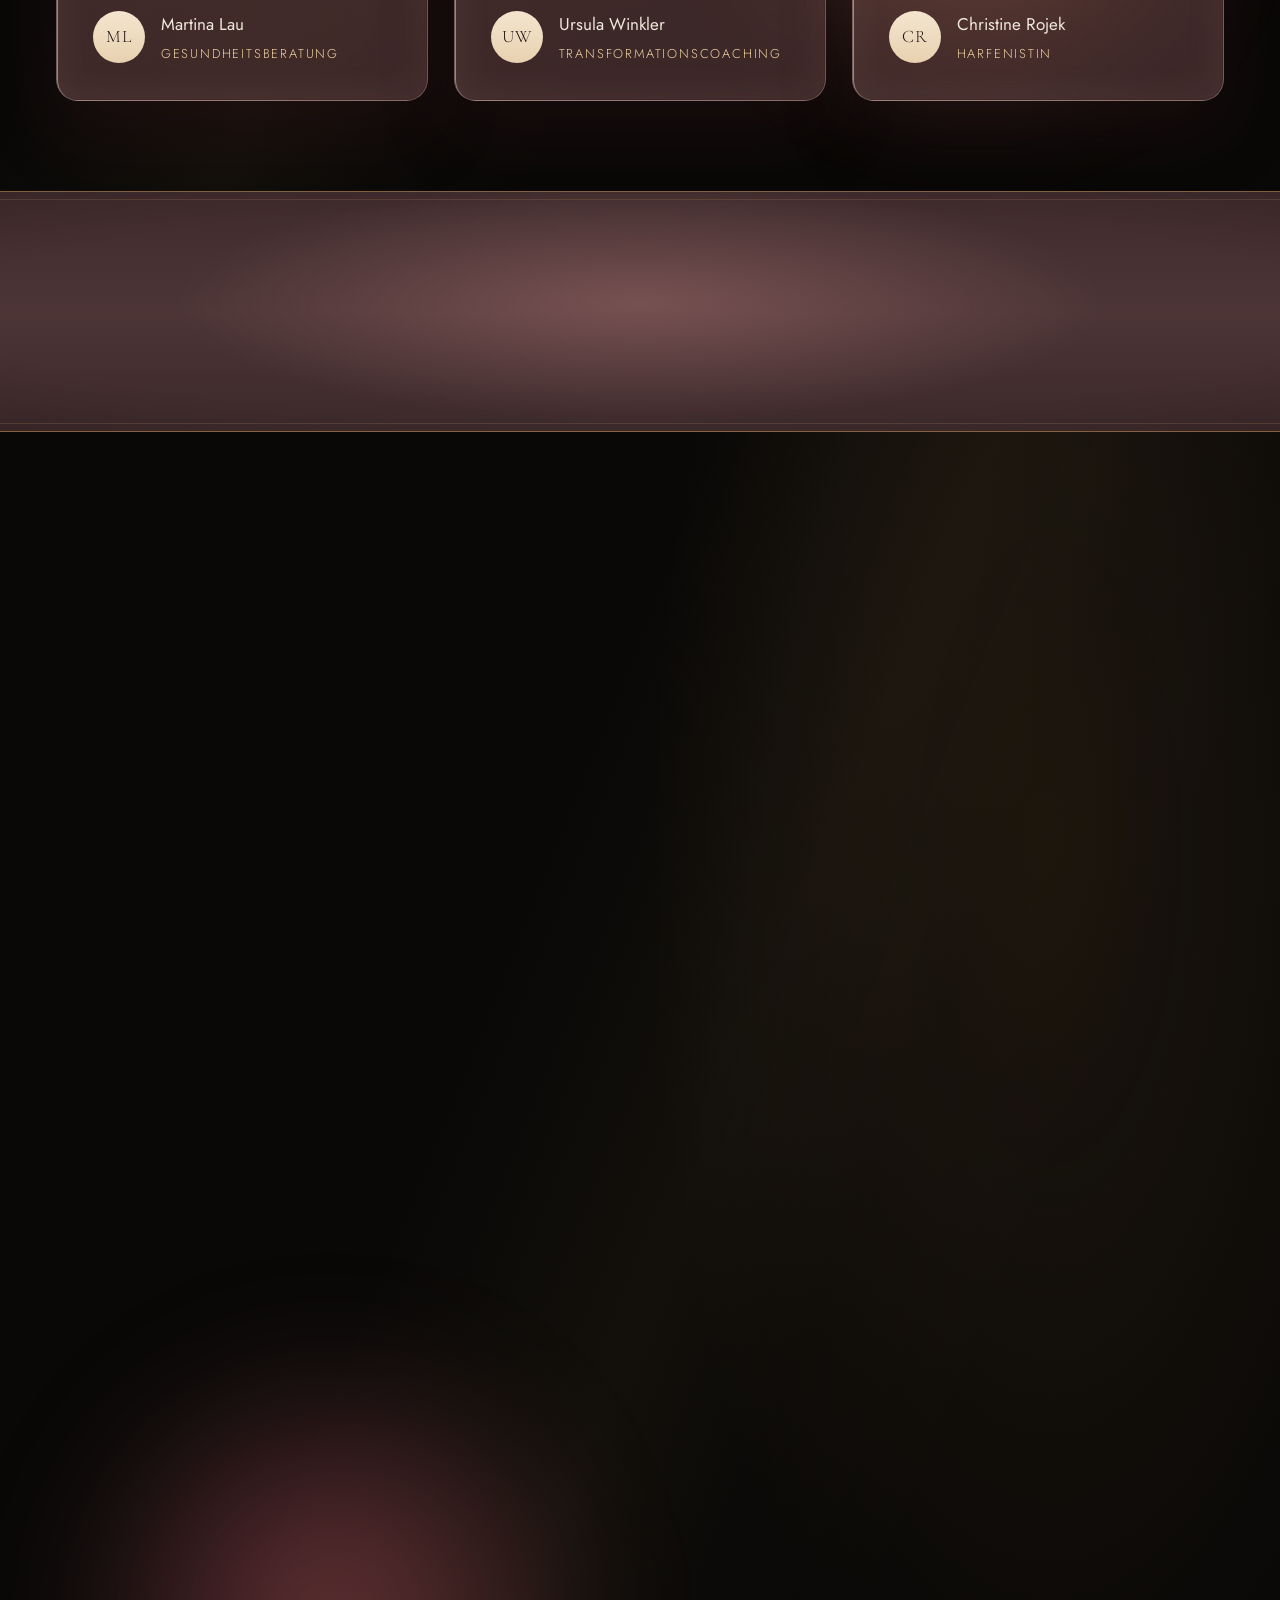
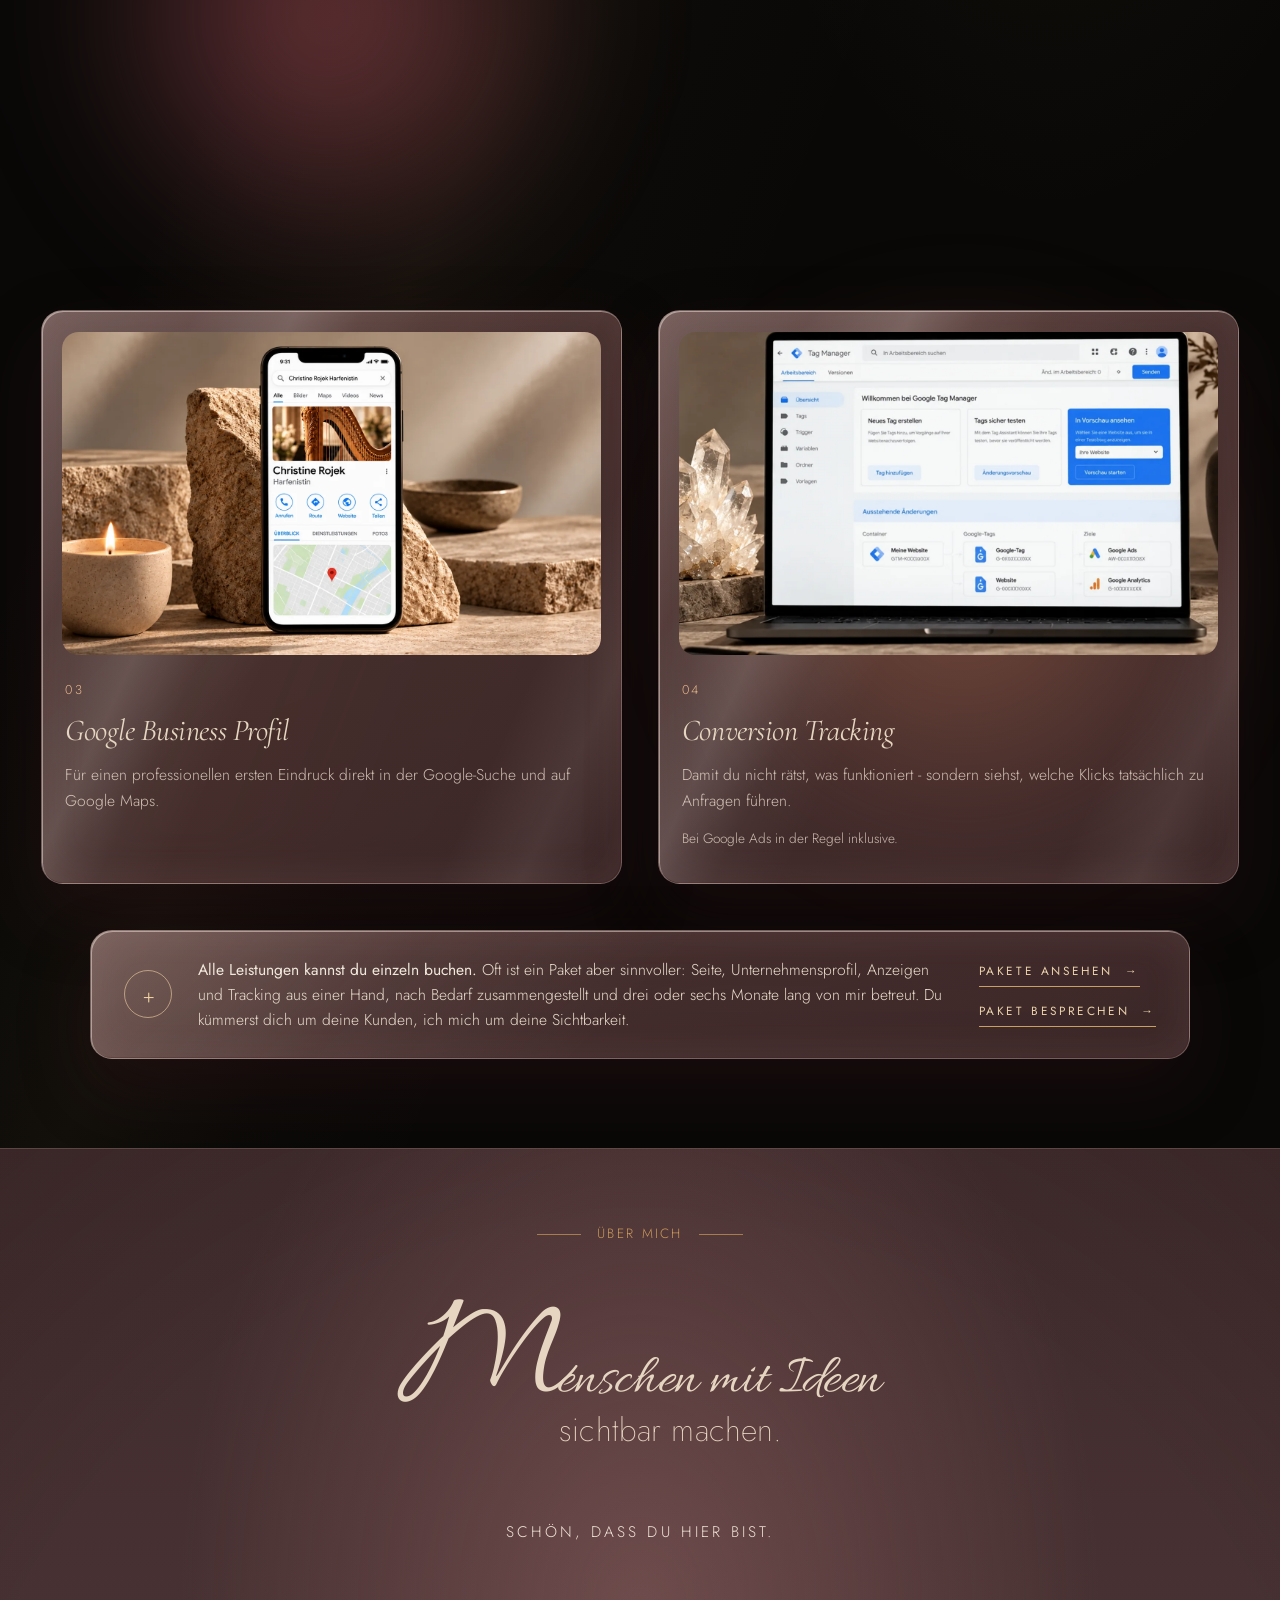
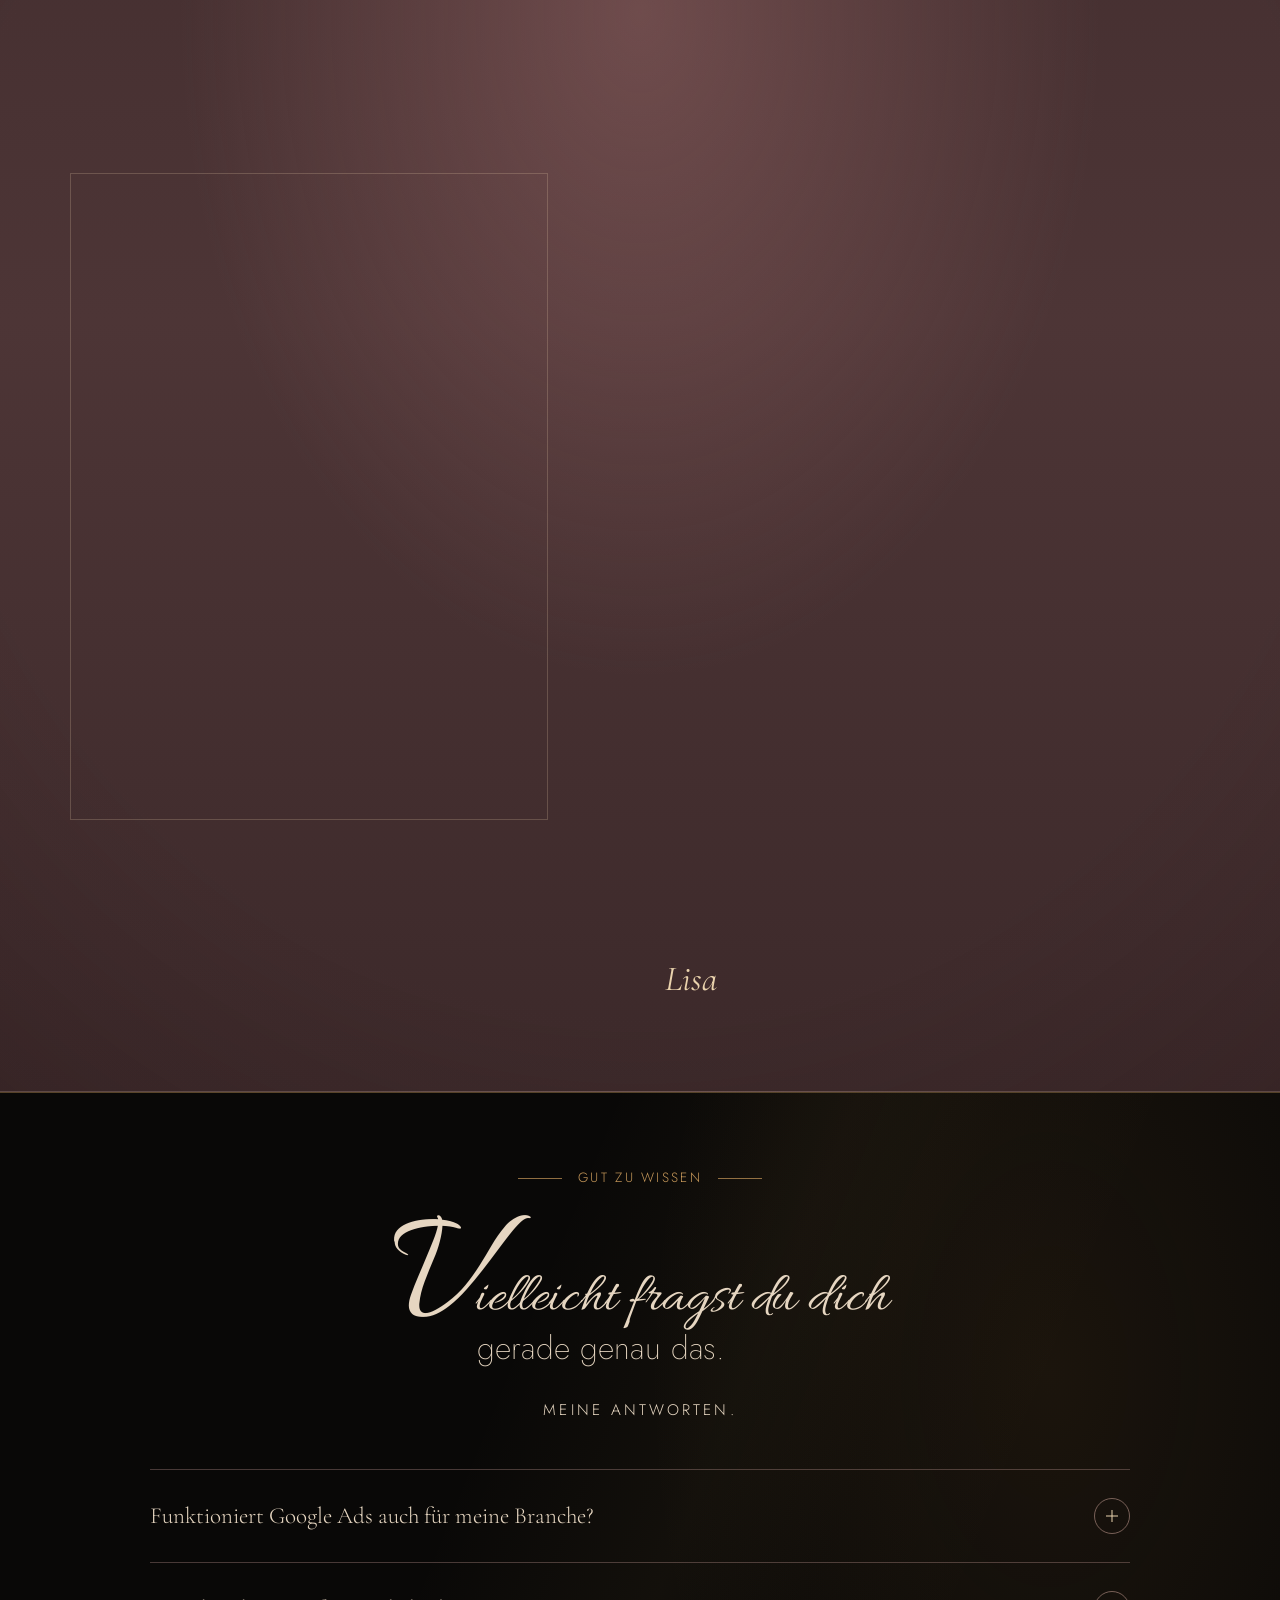
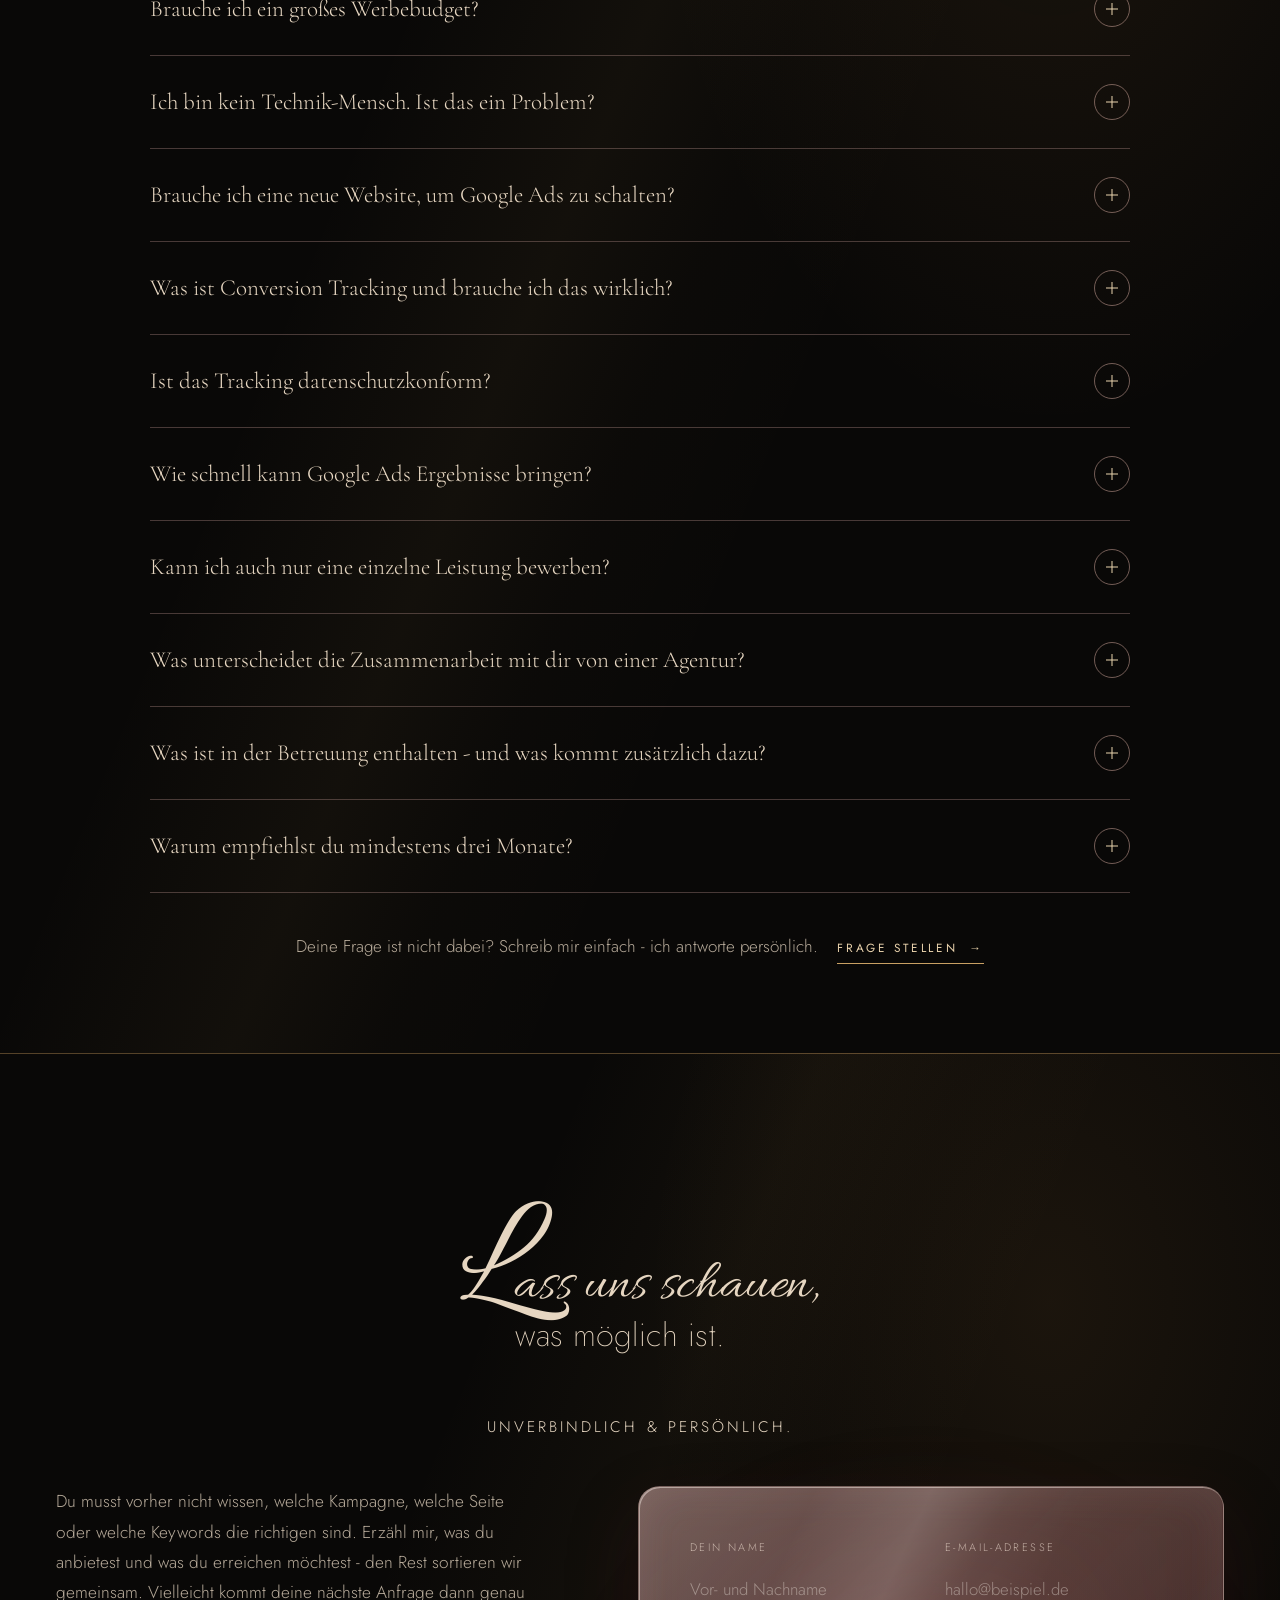
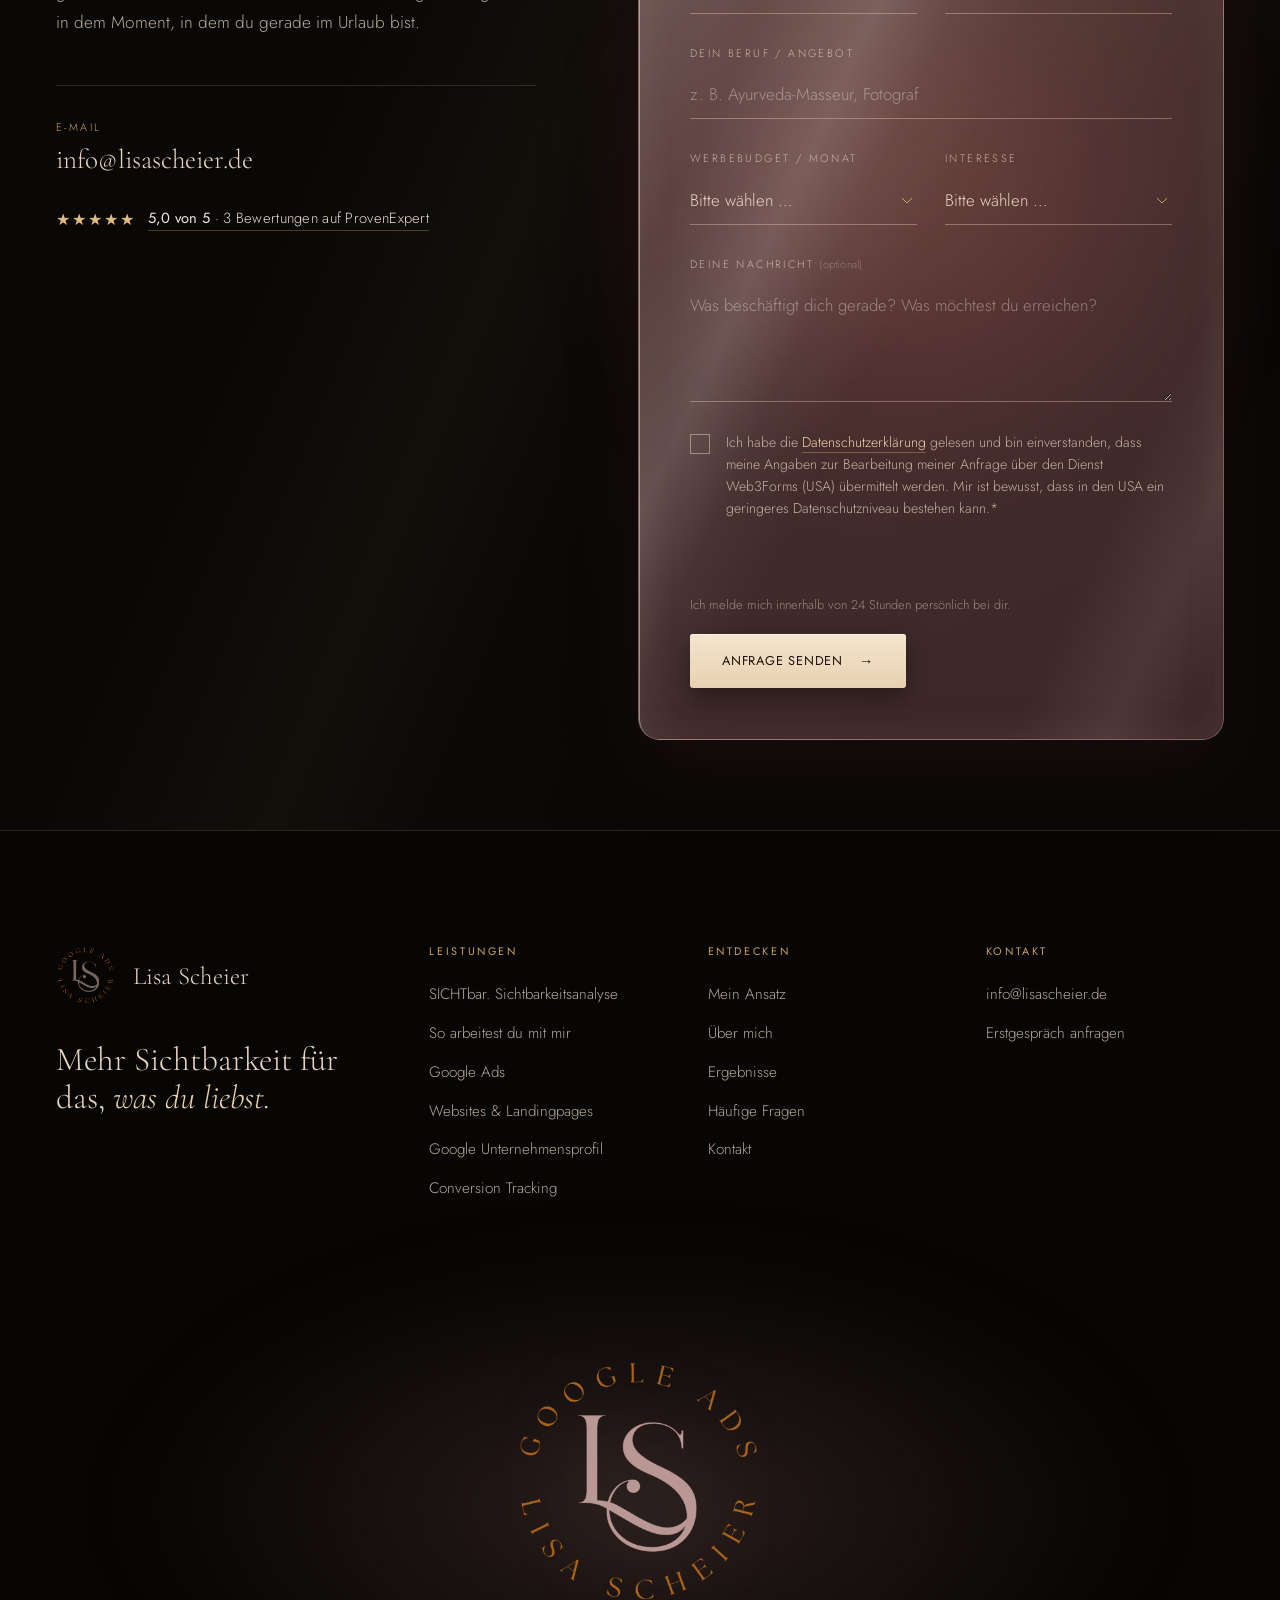
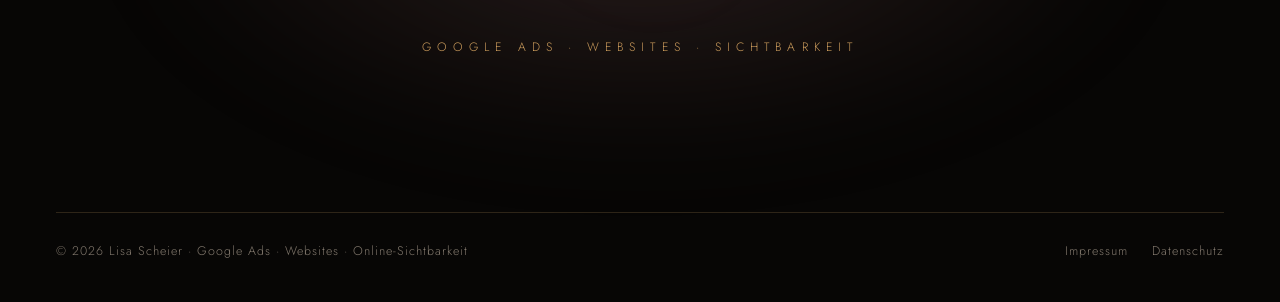
==== commit 40def74e: "SICHTbar.-Karte: persönliche Besprechung wieder im Text Co-Authored-By: Claude Opus 5.5 <noreply@ant" ====
--- a/index.html
+++ b/index.html
@@ -22,10 +22,10 @@
 <link rel="preload" href="assets/fonts/jost-v20-latin-300.woff2" as="font" type="font/woff2" crossorigin>
 <link rel="preload" href="assets/fonts/allura.woff2" as="font" type="font/woff2" crossorigin>
 <link rel="preload" href="assets/fonts/allura.woff2" as="font" type="font/woff2" crossorigin>
-<link rel="stylesheet" href="assets/css/site.css?v=1791569559">
-<link rel="stylesheet" href="assets/css/variante-a.css?v=1791569559">
-<link rel="stylesheet" href="assets/css/variante-a-schwarz.css?v=1791569559">
-<link rel="preload" href="assets/img/lisa-hero.webp?v=1791569559" as="image">
+<link rel="stylesheet" href="assets/css/site.css?v=1791569614">
+<link rel="stylesheet" href="assets/css/variante-a.css?v=1791569614">
+<link rel="stylesheet" href="assets/css/variante-a-schwarz.css?v=1791569614">
+<link rel="preload" href="assets/img/lisa-hero.webp?v=1791569614" as="image">
 <script type="application/ld+json">{"@context": "https://schema.org", "@type": "ProfessionalService", "name": "Lisa Scheier - Google Ads & Online-Sichtbarkeit", "url": "https://lisascheier.de/", "image": "https://lisascheier.de/assets/img/vorschau-social.jpg", "logo": "https://lisascheier.de/assets/img/logo.png", "email": "info@lisascheier.de", "founder": {"@type": "Person", "name": "Lisa Scheier", "jobTitle": "Freiberufliche Google Ads Beraterin"}, "address": {"@type": "PostalAddress", "streetAddress": "Hintere Straße 19", "postalCode": "75446", "addressLocality": "Wiernsheim", "addressRegion": "Baden-Württemberg", "addressCountry": "DE"}, "areaServed": ["DE", "AT", "CH"], "knowsAbout": ["Google Ads", "Conversion Tracking", "Websites", "Landingpages", "Google Unternehmensprofil"], "makesOffer": [{"@type": "Offer", "name": "SICHTbar. Sichtbarkeitsanalyse"}, {"@type": "Offer", "name": "Google Ads Check"}, {"@type": "Offer", "name": "Landingpage"}, {"@type": "Offer", "name": "Website"}, {"@type": "Offer", "name": "Google Ads Setup"}, {"@type": "Offer", "name": "Google Ads Betreuung"}, {"@type": "Offer", "name": "Google Unternehmensprofil Einrichtung"}, {"@type": "Offer", "name": "Conversion Tracking"}]}</script>
 <script type="application/ld+json">{"@context": "https://schema.org", "@type": "FAQPage", "mainEntity": [{"@type": "Question", "name": "Funktioniert Google Ads auch für meine Branche?", "acceptedAnswer": {"@type": "Answer", "text": "Wenn Menschen bei Google aktiv nach einer Leistung wie deiner suchen, kann Google Ads sehr interessant sein. Ob genügend Nachfrage vorhanden ist und Werbung für dein konkretes Angebot sinnvoll ist, schaue ich mir aber vorher an."}}, {"@type": "Question", "name": "Brauche ich ein großes Werbebudget?", "acceptedAnswer": {"@type": "Answer", "text": "Nicht unbedingt. Wie viel Budget sinnvoll ist, hängt unter anderem von deiner Branche, deinem Standort, den Suchbegriffen und dem Wettbewerb ab. Als grobe Orientierung würde ich mit einem Werbebudget von mindestens 300 € im Monat starten - bei manchen Angeboten kann aber auch mehr notwendig sein."}}, {"@type": "Question", "name": "Ich bin kein Technik-Mensch. Ist das ein Problem?", "acceptedAnswer": {"@type": "Answer", "text": "Nein. Dein Google Ads Konto erstellst du selbst, aber dabei lasse ich dich nicht allein. Du bekommst von mir eine schriftliche Schritt-für-Schritt-Anleitung und ein Video, das dich durch die Einrichtung führt. Vorwissen brauchst du dafür nicht."}}, {"@type": "Question", "name": "Brauche ich eine neue Website, um Google Ads zu schalten?", "acceptedAnswer": {"@type": "Answer", "text": "Nicht unbedingt. Entscheidend ist, wie gut deine Seite deine Kunden führt und was nach dem Klick passiert. Lädt sie schnell, funktioniert sie auf dem Handy und führt sie klar zur Buchung, kann sie bleiben. Wenn nicht, bezahlst du für Klicks, die einfach verpuffen. Das schaue ich mir vorher an. Oft ist eine Landingpage für genau die Leistung, die du bewerben möchtest, die bessere Wahl."}}, {"@type": "Question", "name": "Was ist Conversion Tracking und brauche ich das wirklich?", "acceptedAnswer": {"@type": "Answer", "text": "Ja. Ohne Tracking weiß Google nicht, welche Klicks zu Anfragen führen. Dann wird auf Klicks optimiert statt auf Buchungen. Mit Tracking messen wir zum Beispiel Formularanfragen, Anrufe oder Klicks auf deinen Buchungsbutton. So siehst du, was dein Werbebudget wirklich bringt, und musst dich nicht auf dein Bauchgefühl verlassen."}}, {"@type": "Question", "name": "Ist das Tracking datenschutzkonform?", "acceptedAnswer": {"@type": "Answer", "text": "Ich richte das Tracking so ein, dass es erst aktiv wird, wenn deine Besucher im Cookie-Banner zustimmen. Eine Rechtsberatung ersetze ich allerdings nicht. Deine Datenschutzerklärung solltest du deshalb rechtlich prüfen lassen."}}, {"@type": "Question", "name": "Wie schnell kann Google Ads Ergebnisse bringen?", "acceptedAnswer": {"@type": "Answer", "text": "Erste Klicks können direkt nach dem Start einer Kampagne entstehen. Wann daraus die ersten Anfragen oder Buchungen werden, lässt sich allerdings nicht seriös versprechen. Deshalb schaue ich nicht nur darauf, ob die Anzeigen laufen, sondern wer klickt, welche Suchanfragen dahinterstecken und was danach auf deiner Seite passiert."}}, {"@type": "Question", "name": "Kann ich auch nur eine einzelne Leistung bewerben?", "acceptedAnswer": {"@type": "Answer", "text": "Ja. Du musst nicht dein komplettes Angebot über Google Ads bewerben. Manchmal ist es sogar interessanter, ganz gezielt eine bestimmte Leistung sichtbar zu machen - zum Beispiel Keramikimplantate beim Zahnarzt, Ayurveda-Massagen oder Hochzeitsfotografie. Entscheidend ist, was du stärker auslasten möchtest und wonach Menschen tatsächlich suchen. So planen wir vorausschauend, damit du nicht kurzfristig auf Anfragen hoffen musst, sondern im besten Fall schon im Voraus ausgebucht bist."}}, {"@type": "Question", "name": "Was unterscheidet die Zusammenarbeit mit dir von einer Agentur?", "acceptedAnswer": {"@type": "Answer", "text": "Bei mir landest du nicht nach dem Erstgespräch bei irgendeinem Account Manager. Du arbeitest direkt mit mir. Deshalb betreue ich bewusst nur wenige Kunden gleichzeitig. Und weil ich selbst aus dem Gesundheitsbereich komme, kenne ich viele der Besonderheiten dieser Branche nicht nur aus der Google-Ads-Perspektive."}}, {"@type": "Question", "name": "Was ist in der Betreuung enthalten - und was kommt zusätzlich dazu?", "acceptedAnswer": {"@type": "Answer", "text": "Meine monatliche Betreuung und dein Werbebudget sind zwei getrennte Dinge. Das Werbebudget zahlst du direkt an Google. Dazu kommen meine Betreuung und - je nach Zusammenarbeit - die einmalige Einrichtung der Kampagne."}}, {"@type": "Question", "name": "Warum empfiehlst du mindestens drei Monate?", "acceptedAnswer": {"@type": "Answer", "text": "Weil ich Google Ads nicht nach ein paar Tagen beurteilen möchte. Nach dem Start sehen wir, welche Suchanfragen tatsächlich entstehen, welche Anzeigen funktionieren und was auf deiner Website passiert. Auf dieser Grundlage kann ich die Kampagne Schritt für Schritt weiter optimieren."}}]}</script>
 </head>
@@ -90,7 +90,7 @@
       <a class="hero__btn reveal" data-d="3" href="#kontakt">Jetzt sichtbarer werden <span aria-hidden="true">→</span></a>
       <a class="rating rating--hero reveal" href="https://www.provenexpert.com/de-de/lisa-scheier/" target="_blank" rel="noopener"><span class="rating__stars" aria-hidden="true">★★★★★</span><span class="rating__text"><strong>5,0</strong> · Echte Kundenbewertungen auf ProvenExpert</span></a>
     </div>
-    <div class="hero__eye" aria-hidden="true"><img src="assets/img/lisa-hero.webp?v=1791569559" alt="" width="1677" height="938" fetchpriority="high"></div>
+    <div class="hero__eye" aria-hidden="true"><img src="assets/img/lisa-hero.webp?v=1791569614" alt="" width="1677" height="938" fetchpriority="high"></div>
     <p class="hero__note reveal" data-d="3">Mehr<br>Sichtbarkeit<br>für das,<br>was du liebst.</p>
   </div>
 </section>
@@ -114,7 +114,7 @@
       <h2 class="stitle reveal" data-d="1" id="problem-h" aria-label="Gesehen werden das andere."><span class="stitle__script" aria-hidden="true"><span class="stitle__big">G</span><span class="stitle__word">esehen werden</span></span> <span class="stitle__rest" aria-hidden="true">das andere.</span></h2>
     </div>
     <div class="problem__grid">
-      <div class="problem__figure problem__figure--photo reveal-img"><img src="assets/img/lisa-gesehen-bordeaux.webp?v=1791569559" alt="Lisa Scheier" loading="lazy" width="1086" height="1448"><span class="problem__arc"><span class="problem__caption">Strategie<br>Sichtbarkeit<br>Ergebnisse</span></span></div>
+      <div class="problem__figure problem__figure--photo reveal-img"><img src="assets/img/lisa-gesehen-bordeaux.webp?v=1791569614" alt="Lisa Scheier" loading="lazy" width="1086" height="1448"><span class="problem__arc"><span class="problem__caption">Strategie<br>Sichtbarkeit<br>Ergebnisse</span></span></div>
       <div>
         <p class="lead reveal" data-d="2"><strong>Du bist Experte in deinem Gebiet.</strong> Deine Kunden wissen das längst - und kommen immer wieder.</p>
         <ul class="points">
@@ -167,7 +167,7 @@
       <div class="flow__step" aria-hidden="true"><span class="n">02</span><h3>Interesse wecken</h3><p>Deine Anzeige spricht die richtigen Menschen an und macht neugierig.</p></div>
       <svg class="flow__arrow" viewBox="0 0 60 16" aria-hidden="true"><path d="M1 8h56M49 1l8 7-8 7"/></svg>
       <article class="flow__card flow__card--site reveal" data-d="2" role="listitem">
-        <img src="assets/img/beispiel-website.webp?v=1791569559" alt="Beispiel einer Website für Ernährungsberatung auf einem Laptop" loading="lazy" width="688" height="800">
+        <img src="assets/img/beispiel-website.webp?v=1791569614" alt="Beispiel einer Website für Ernährungsberatung auf einem Laptop" loading="lazy" width="688" height="800">
       </article>
       <div class="flow__step" aria-hidden="true"><span class="n">03</span><h3>Vertrauen aufbauen</h3><p>Deine Website zeigt, was dich besonders macht - und warum du die richtige Wahl bist.</p></div>
       <svg class="flow__arrow" viewBox="0 0 60 16" aria-hidden="true"><path d="M1 8h56M49 1l8 7-8 7"/></svg>
@@ -206,21 +206,21 @@
     </ul>
     <div class="testis testis--3">
       <figure class="testi reveal">
-        <div class="testi__shot"><span class="testi__bar" aria-hidden="true"><i></i><i></i><i></i><em>Funnel &amp; Google Ads</em></span><span class="testi__screen"><img src="assets/img/projekt-martina.webp?v=1791569559" alt="Beispielprojekt: Website von Martina Lau" loading="lazy" width="900" height="5032" style="--shift:-88.82%"></span></div>
+        <div class="testi__shot"><span class="testi__bar" aria-hidden="true"><i></i><i></i><i></i><em>Funnel &amp; Google Ads</em></span><span class="testi__screen"><img src="assets/img/projekt-martina.webp?v=1791569614" alt="Beispielprojekt: Website von Martina Lau" loading="lazy" width="900" height="5032" style="--shift:-88.82%"></span></div>
         <p class="testi__result"><strong>200 Leads</strong><span>in 4 Wochen über Google Ads</span></p>
         <span class="testi__mark" aria-hidden="true">„</span>
         <blockquote><p>Die Zusammenarbeit mit Lisa Scheier beim Aufbau unseres Funnels und der Betreuung meiner Google Ads ist einfach herausragend! Sie arbeitet unglaublich gewissenhaft, setzt Dinge super schnell um und denkt strategisch mit, statt nur ‚abzuarbeiten'. Man merkt in jedem Schritt ihre absolute Verlässlichkeit und Professionalität. Wer seine Reichweite skalieren und sein Kundenwachstum messbar beschleunigen möchte, für den ist Lisa eine absolute Herzensempfehlung!</p></blockquote>
         <figcaption><span class="testi__avatar" aria-hidden="true">ML</span><span><strong>Martina Lau</strong><small>Gesundheitsberatung</small></span></figcaption>
       </figure>
       <figure class="testi reveal" data-d="1">
-        <div class="testi__shot"><span class="testi__bar" aria-hidden="true"><i></i><i></i><i></i><em>Website-Funnel &amp; Google Ads</em></span><span class="testi__screen"><img src="assets/img/projekt-ursula.webp?v=1791569559" alt="Beispielprojekt: Website von Ursula Winkler" loading="lazy" width="900" height="5625" style="--shift:-90.0%"></span></div>
+        <div class="testi__shot"><span class="testi__bar" aria-hidden="true"><i></i><i></i><i></i><em>Website-Funnel &amp; Google Ads</em></span><span class="testi__screen"><img src="assets/img/projekt-ursula.webp?v=1791569614" alt="Beispielprojekt: Website von Ursula Winkler" loading="lazy" width="900" height="5625" style="--shift:-90.0%"></span></div>
         <p class="testi__result"><strong>2 Wochen</strong><span>bis zur ersten Coaching-Anfrage über Google Ads</span></p>
         <span class="testi__mark" aria-hidden="true">„</span>
         <blockquote><p>Wer nach einer Begleitung sucht, die fachliche Expertise mit tiefem Einfühlungsvermögen verbindet, ist bei Lisa genau richtig. Die Zusammenarbeit mit ihr war eine der besten Entscheidungen für mich und mein Business! Sie hat mich nicht nur professionell bei Google Ads unterstützt, sondern auch eine wunderschöne Landingpage kreiert, die meine Vision perfekt widerspiegelt. Sie ist eine wahre Brückenbauerin zwischen Herz und der äußeren Welt. Danke, liebe Lisa, für dein Feingefühl und deine großartige Arbeit!</p></blockquote>
         <figcaption><span class="testi__avatar" aria-hidden="true">UW</span><span><strong>Ursula Winkler</strong><small>Transformationscoaching</small></span></figcaption>
       </figure>
       <figure class="testi reveal" data-d="2">
-        <div class="testi__shot"><span class="testi__bar" aria-hidden="true"><i></i><i></i><i></i><em>Website &amp; Unternehmensprofil</em></span><span class="testi__screen"><img src="assets/img/projekt-christine.webp?v=1791569559" alt="Beispielprojekt: Website von Christine Rojek" loading="lazy" width="900" height="3396" style="--shift:-83.44%"></span></div>
+        <div class="testi__shot"><span class="testi__bar" aria-hidden="true"><i></i><i></i><i></i><em>Website &amp; Unternehmensprofil</em></span><span class="testi__screen"><img src="assets/img/projekt-christine.webp?v=1791569614" alt="Beispielprojekt: Website von Christine Rojek" loading="lazy" width="900" height="3396" style="--shift:-83.44%"></span></div>
         <p class="testi__result"><strong>Neu aufgebaut</strong><span>Website + Google-Unternehmensprofil</span></p>
         <span class="testi__mark" aria-hidden="true">„</span>
         <blockquote><p>Ich bin wirklich total zufrieden mit der Zusammenarbeit! Die Kommunikation war super unkompliziert und Lisa war jederzeit gut erreichbar. Ich fand es besonders schön, dass sie eigene Ideen eingebracht hat, gleichzeitig aber auch immer offen für meine Wünsche und Vorstellungen war. Ich würde sie jederzeit wieder beauftragen und kann sie wirklich von Herzen weiterempfehlen!</p></blockquote>
@@ -251,7 +251,7 @@
         <span class="findbar__kicker">Der erste Schritt</span>
         <h3 class="findbar__title">SICHTbar.</h3>
         <p class="findbar__sub">Deine persönliche Sichtbarkeitsanalyse</p>
-        <p class="findbar__desc">Du weißt, dass es online nicht richtig läuft, aber nicht, woran es liegt? Ich schaue mir an, ob du gefunden wirst, wer stattdessen gefunden wird und was passiert, wenn jemand bei dir landet. Du bekommst eine Bildschirm-Analyse mit Erklärung, deine drei größten Hebel und eine klare Empfehlung zur Umsetzung.</p>
+        <p class="findbar__desc">Du weißt, dass es online nicht richtig läuft, aber nicht, woran es liegt? Ich schaue mir an, ob du gefunden wirst, wer stattdessen gefunden wird und was passiert, wenn jemand bei dir landet. Du bekommst eine Bildschirm-Analyse mit Erklärung, deine drei größten Hebel, eine klare Empfehlung zur Umsetzung und eine persönliche Besprechung.</p>
       </div>
       <div class="findbar__side">
         <p class="service__note">Der Betrag wird angerechnet, wenn du innerhalb von 30 Tagen eine Leistung bei mir buchst. Finde ich keine drei konkreten Ansatzpunkte, mit denen du deine Sichtbarkeit und deinen Weg zur Anfrage verbessern kannst, zahlst du nichts.</p>
@@ -260,7 +260,7 @@
     </div>
     <div class="services">
       <a class="service reveal" data-d="0" href="websites-landingpages.html">
-        <div class="service__img"><img src="assets/img/leistung-websites.webp?v=1791569559" alt="" loading="lazy" width="758" height="504"></div>
+        <div class="service__img"><img src="assets/img/leistung-websites.webp?v=1791569614" alt="" loading="lazy" width="758" height="504"></div>
         <div class="service__body">
           <span class="service__idx">01</span>
           <h3>Websites &amp; Landingpages</h3>
@@ -270,7 +270,7 @@
         </div>
       </a>
       <a class="service reveal" data-d="1" href="google-ads.html">
-        <div class="service__img"><img src="assets/img/leistung-google-ads.webp?v=1791569559" alt="" loading="lazy" width="758" height="504"></div>
+        <div class="service__img"><img src="assets/img/leistung-google-ads.webp?v=1791569614" alt="" loading="lazy" width="758" height="504"></div>
         <div class="service__body">
           <span class="service__idx">02</span>
           <h3>Google Ads</h3>
@@ -280,7 +280,7 @@
         </div>
       </a>
       <a class="service reveal" data-d="0" href="google-unternehmensprofil.html">
-        <div class="service__img"><img src="assets/img/leistung-unternehmensprofil.webp?v=1791569559" alt="" loading="lazy" width="758" height="504"></div>
+        <div class="service__img"><img src="assets/img/leistung-unternehmensprofil.webp?v=1791569614" alt="" loading="lazy" width="758" height="504"></div>
         <div class="service__body">
           <span class="service__idx">03</span>
           <h3>Google Business Profil</h3>
@@ -290,7 +290,7 @@
         </div>
       </a>
       <a class="service reveal" data-d="1" href="conversion-tracking.html">
-        <div class="service__img"><img src="assets/img/leistung-tracking.webp?v=1791569559" alt="" loading="lazy" width="758" height="504"></div>
+        <div class="service__img"><img src="assets/img/leistung-tracking.webp?v=1791569614" alt="" loading="lazy" width="758" height="504"></div>
         <div class="service__body">
           <span class="service__idx">04</span>
           <h3>Conversion Tracking</h3>
@@ -318,7 +318,7 @@
     </header>
     <div class="about__grid">
       <div class="about__photo">
-        <figure class="reveal-img about__photo--color"><img src="assets/img/lisa-ueber-mich-bordeaux.webp?v=1791569559" alt="Lisa Scheier im bordeauxroten Kleid" loading="lazy" width="900" height="1200"></figure>
+        <figure class="reveal-img about__photo--color"><img src="assets/img/lisa-ueber-mich-bordeaux.webp?v=1791569614" alt="Lisa Scheier im bordeauxroten Kleid" loading="lazy" width="900" height="1200"></figure>
         <div class="about__stamp reveal" data-d="2">Zahlen &amp; Blick fürs Ganze</div>
       </div>
       <div class="about__copy">
@@ -441,6 +441,6 @@
     </div>
   </div>
 </footer>
-<script src="assets/js/site.js?v=1791569559" defer></script>
+<script src="assets/js/site.js?v=1791569614" defer></script>
 </body>
 </html>
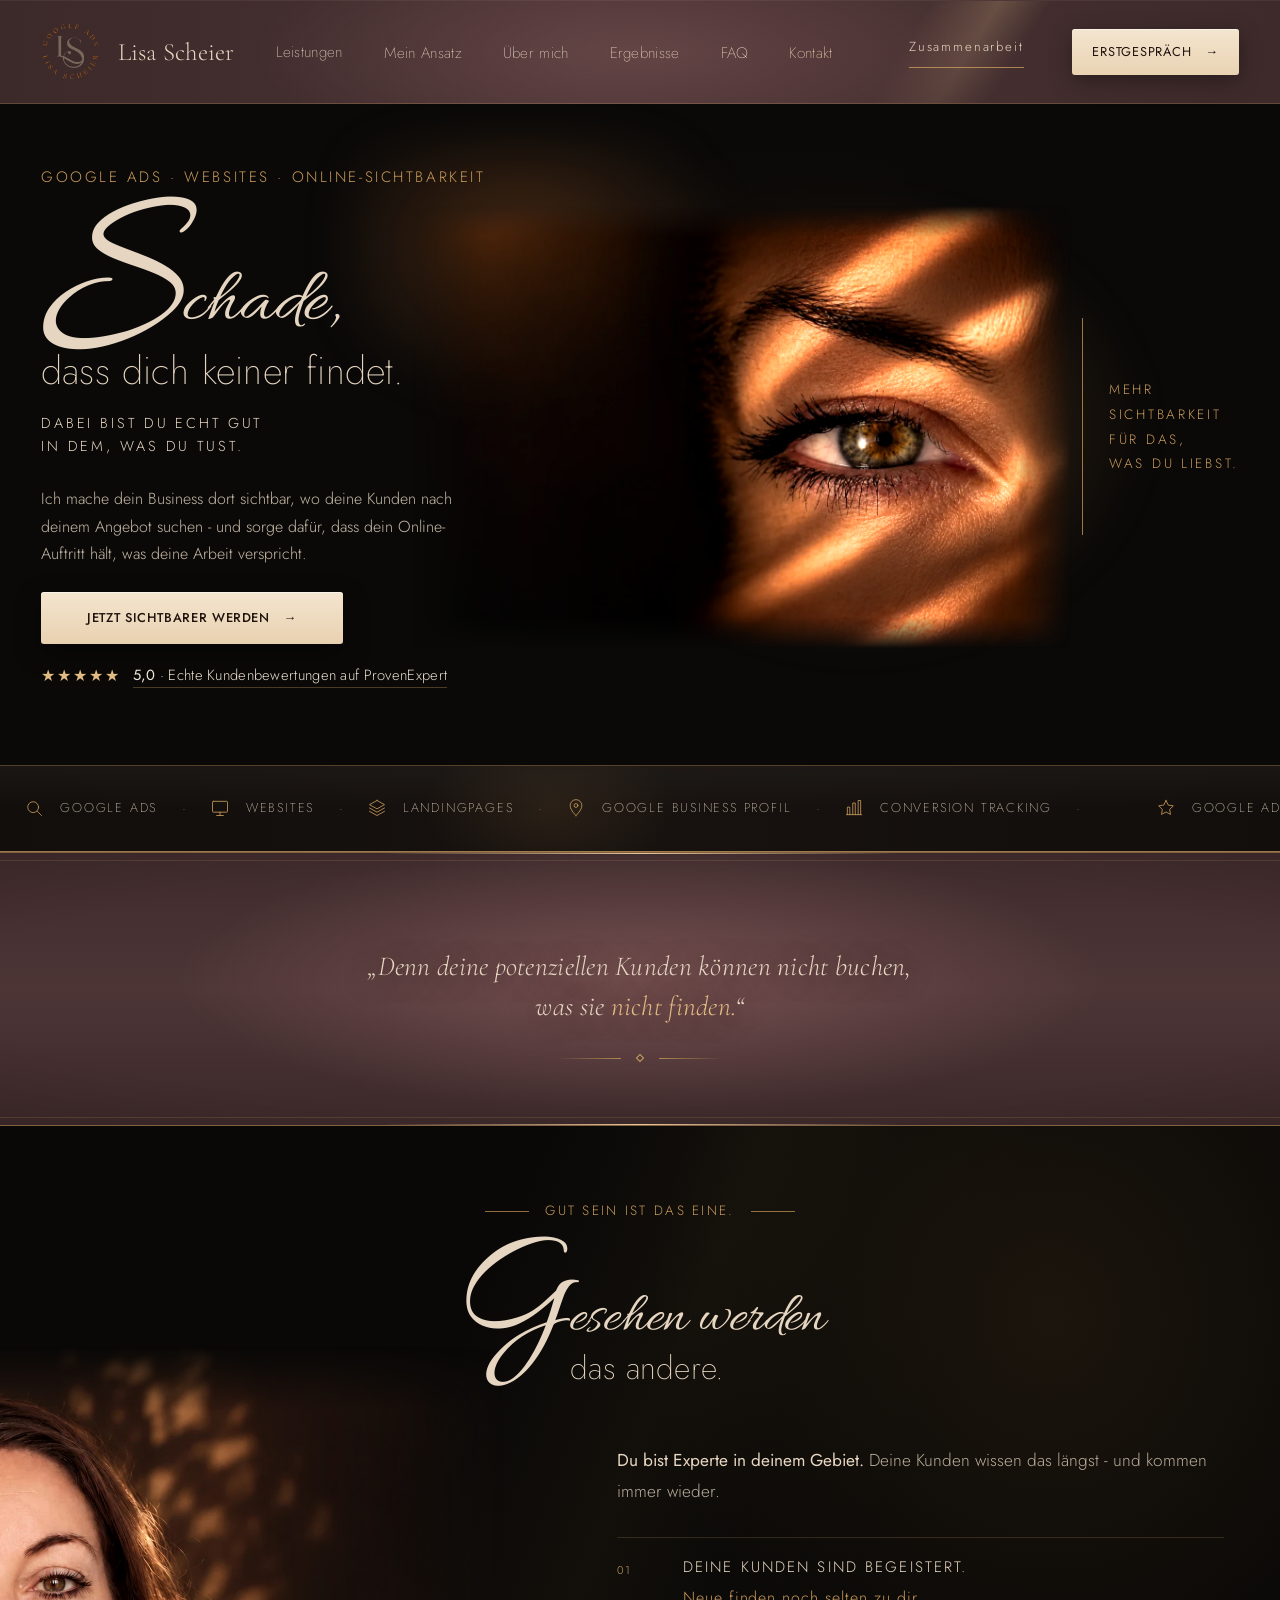
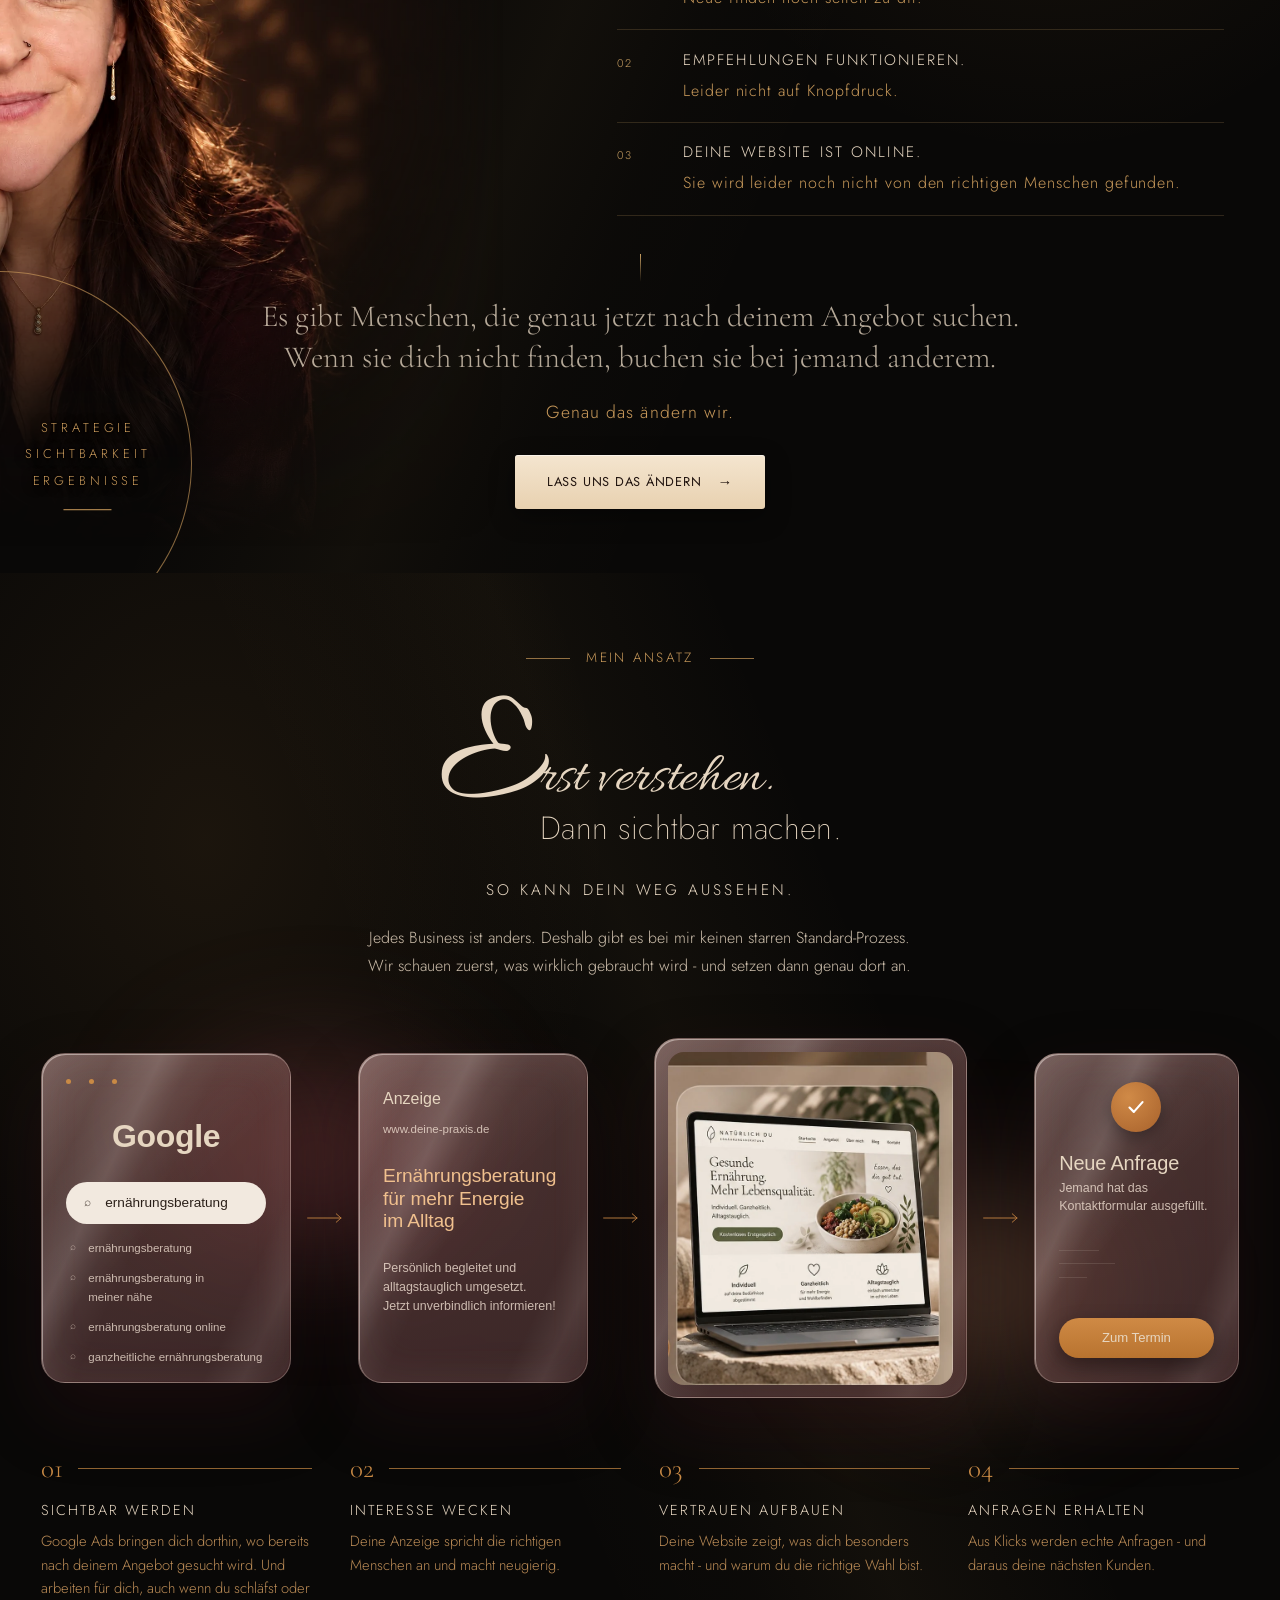
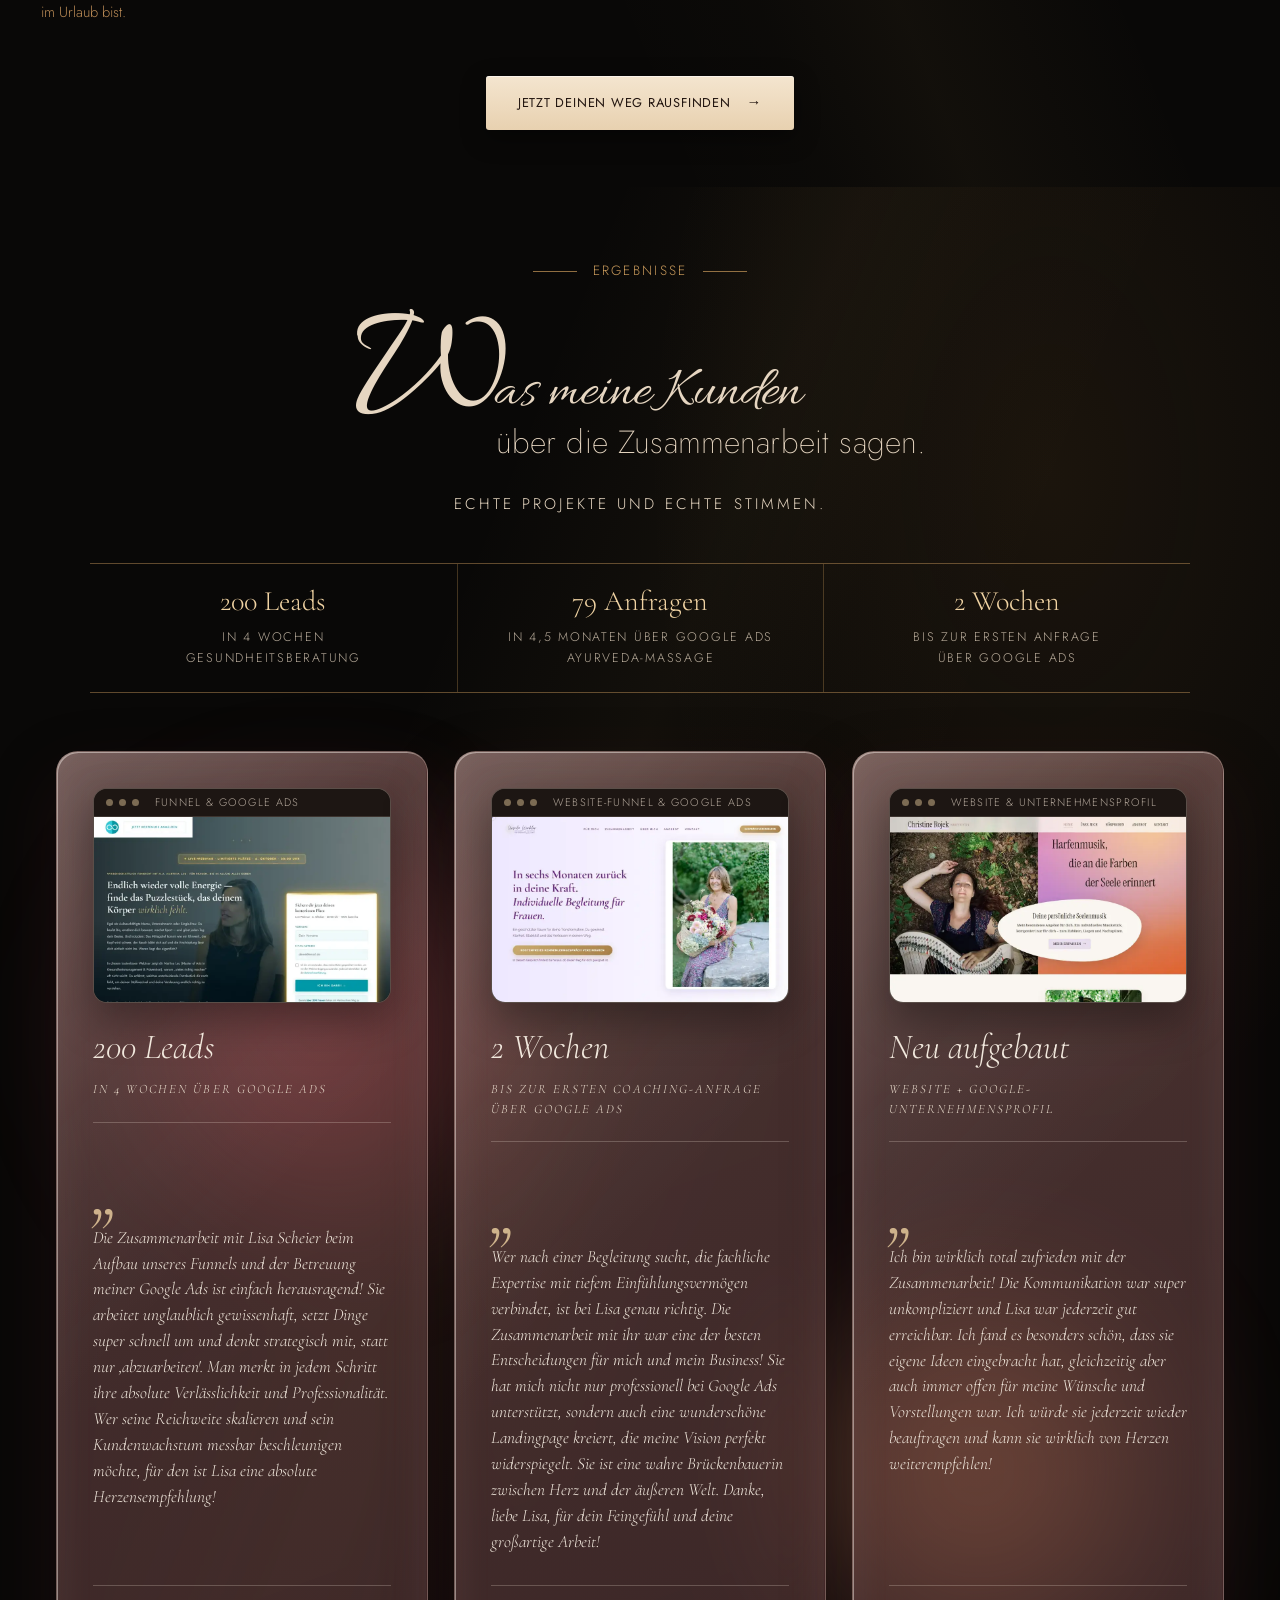
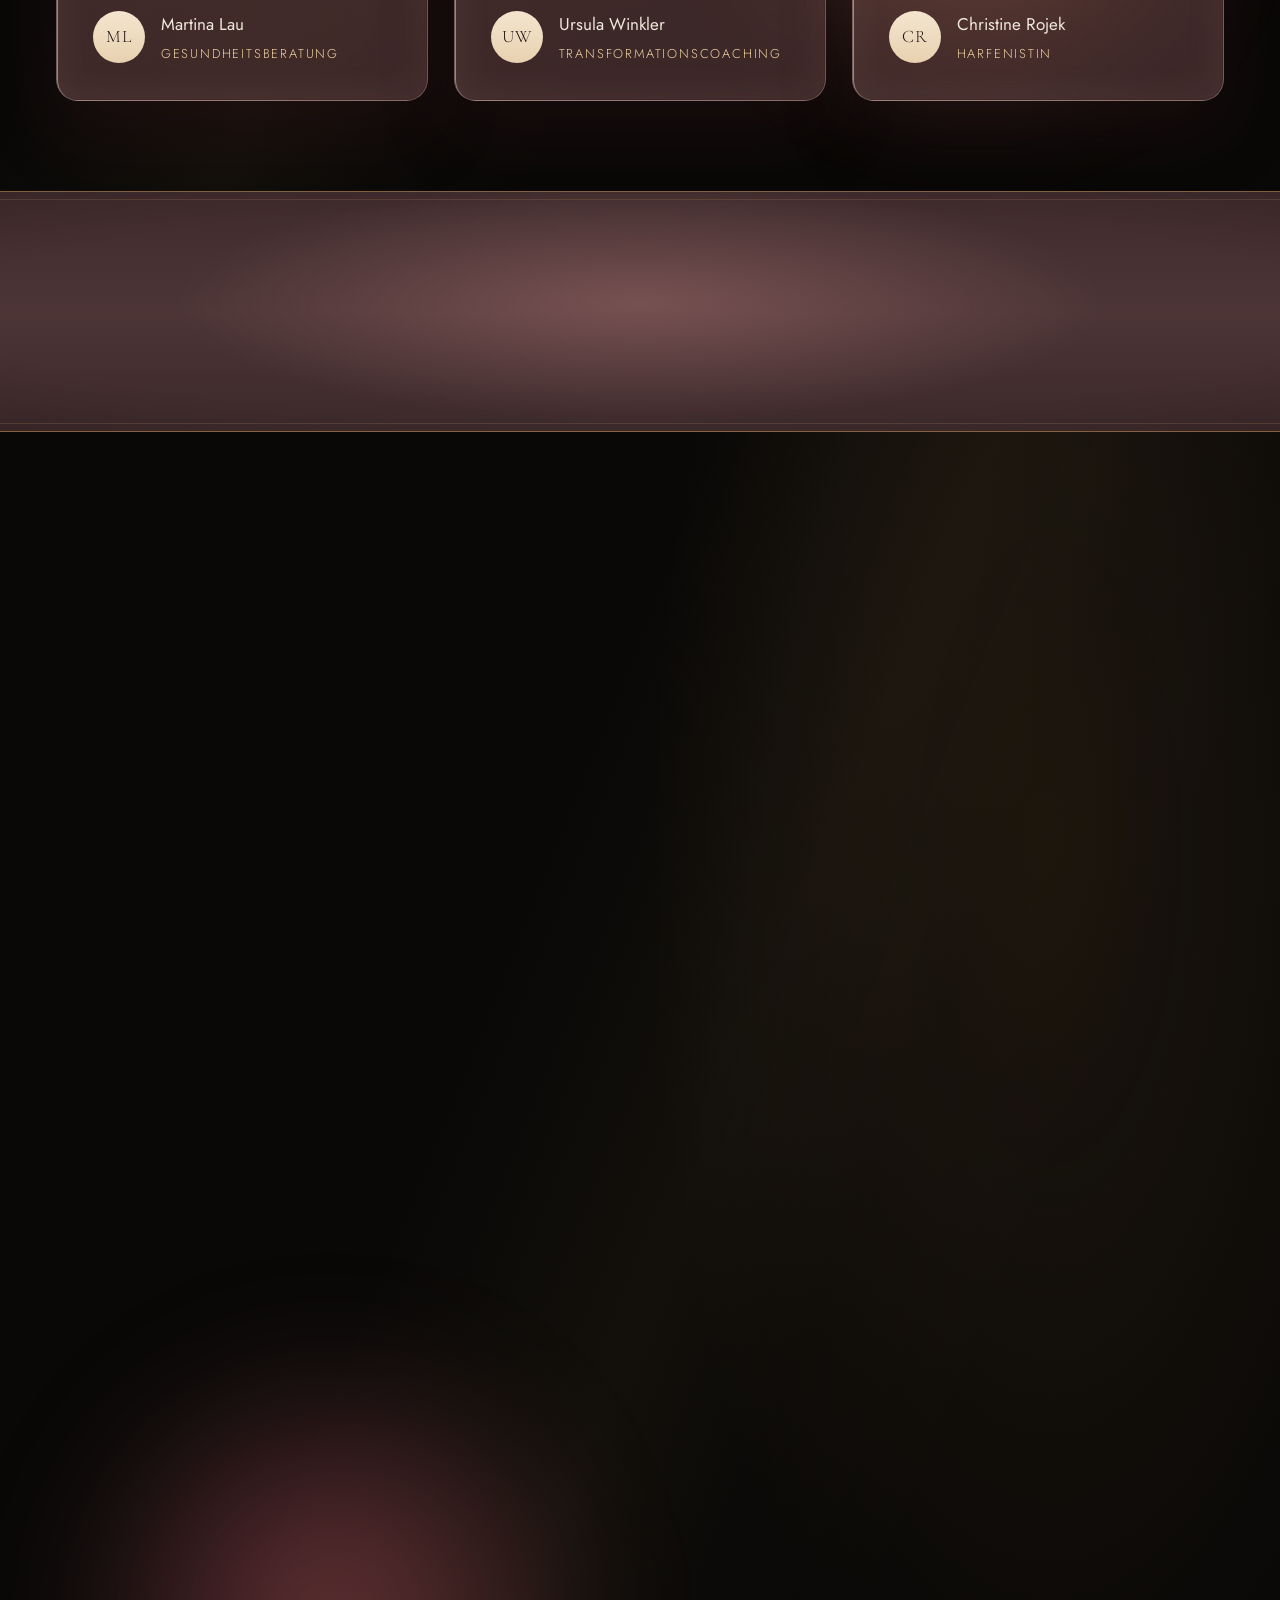
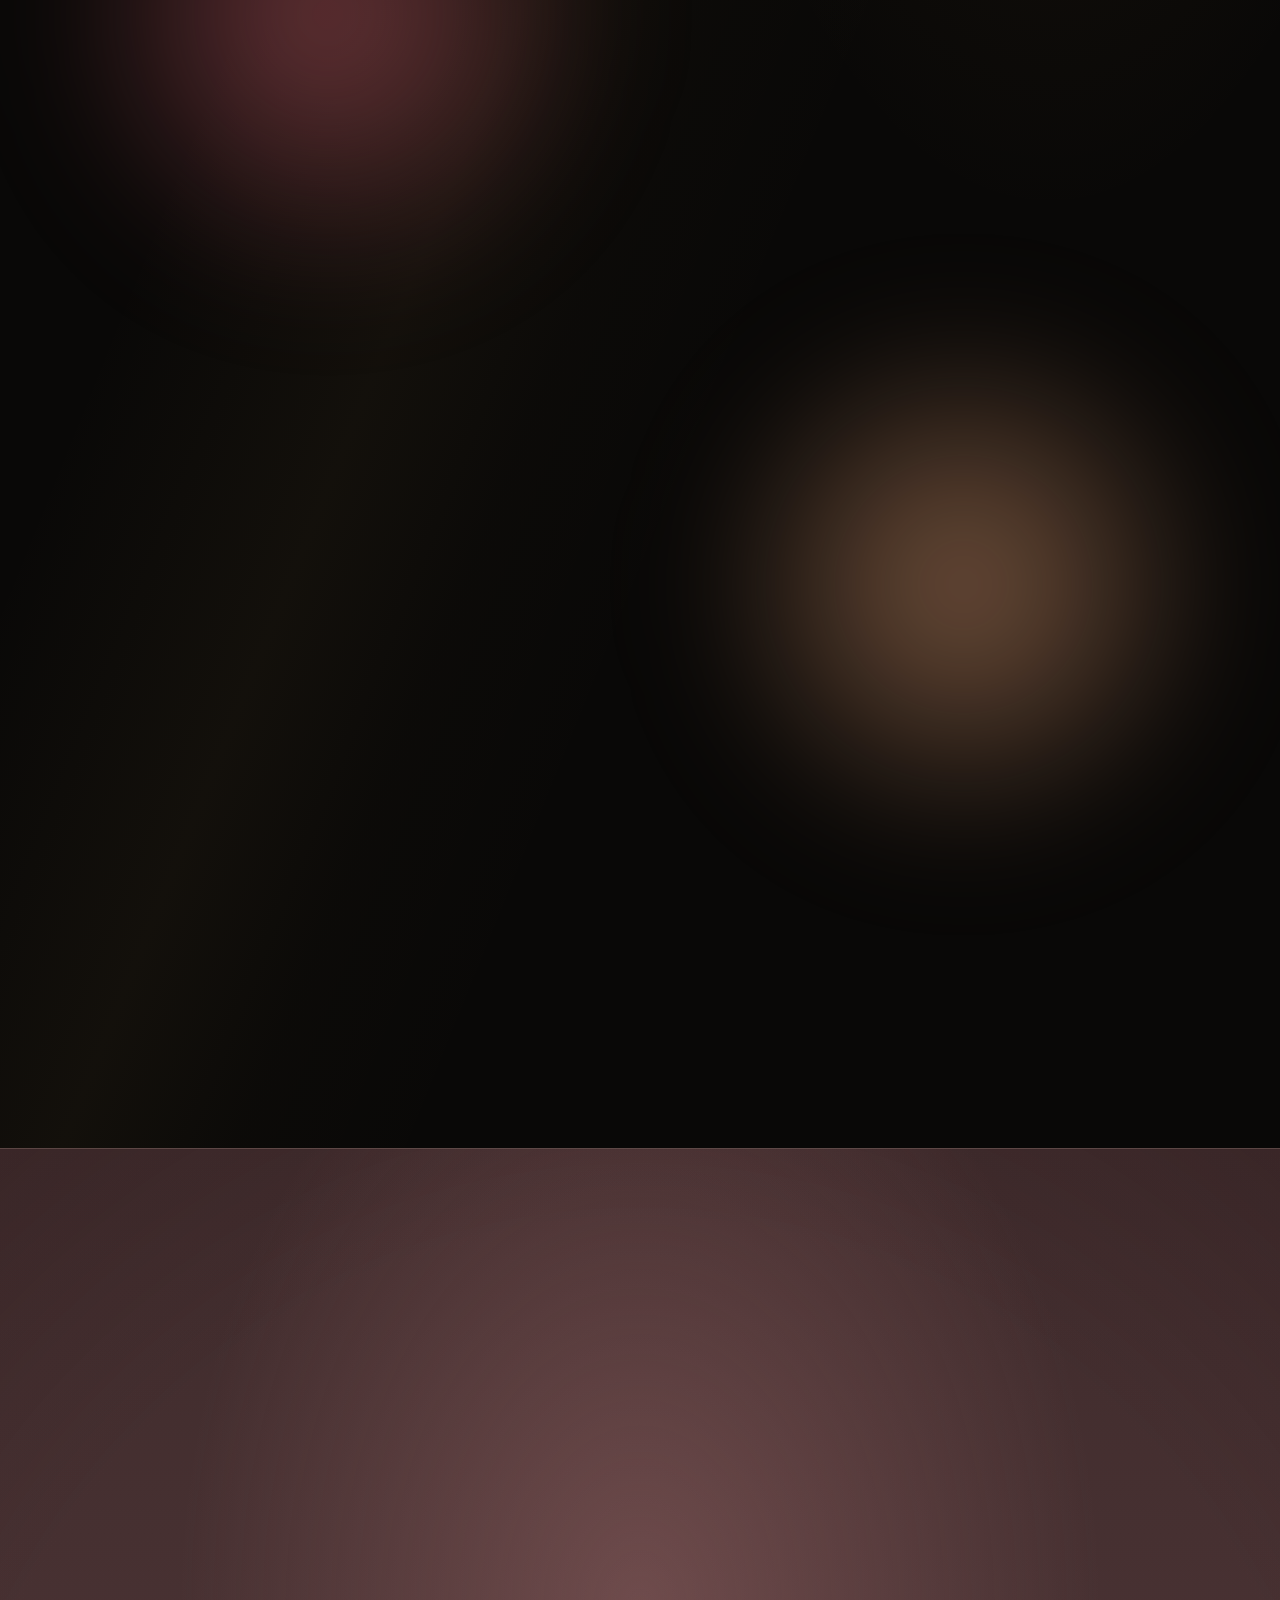
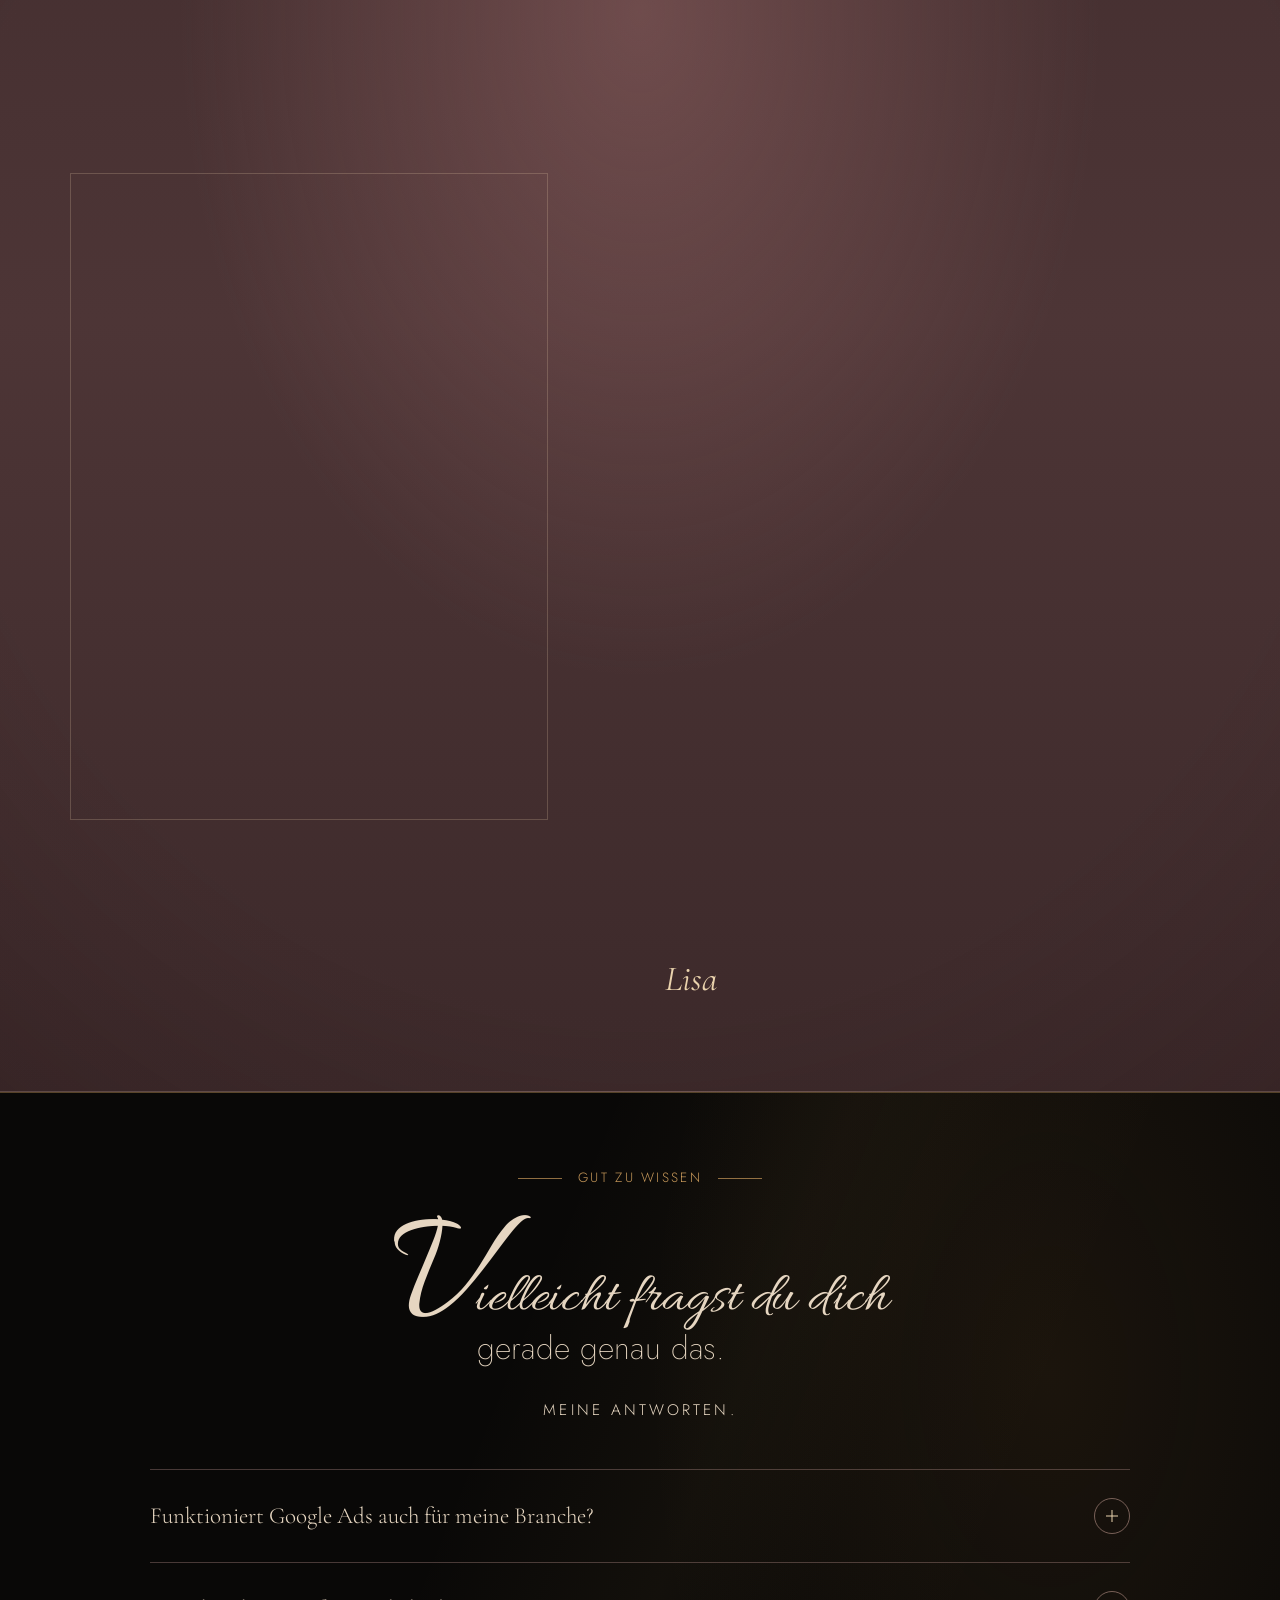
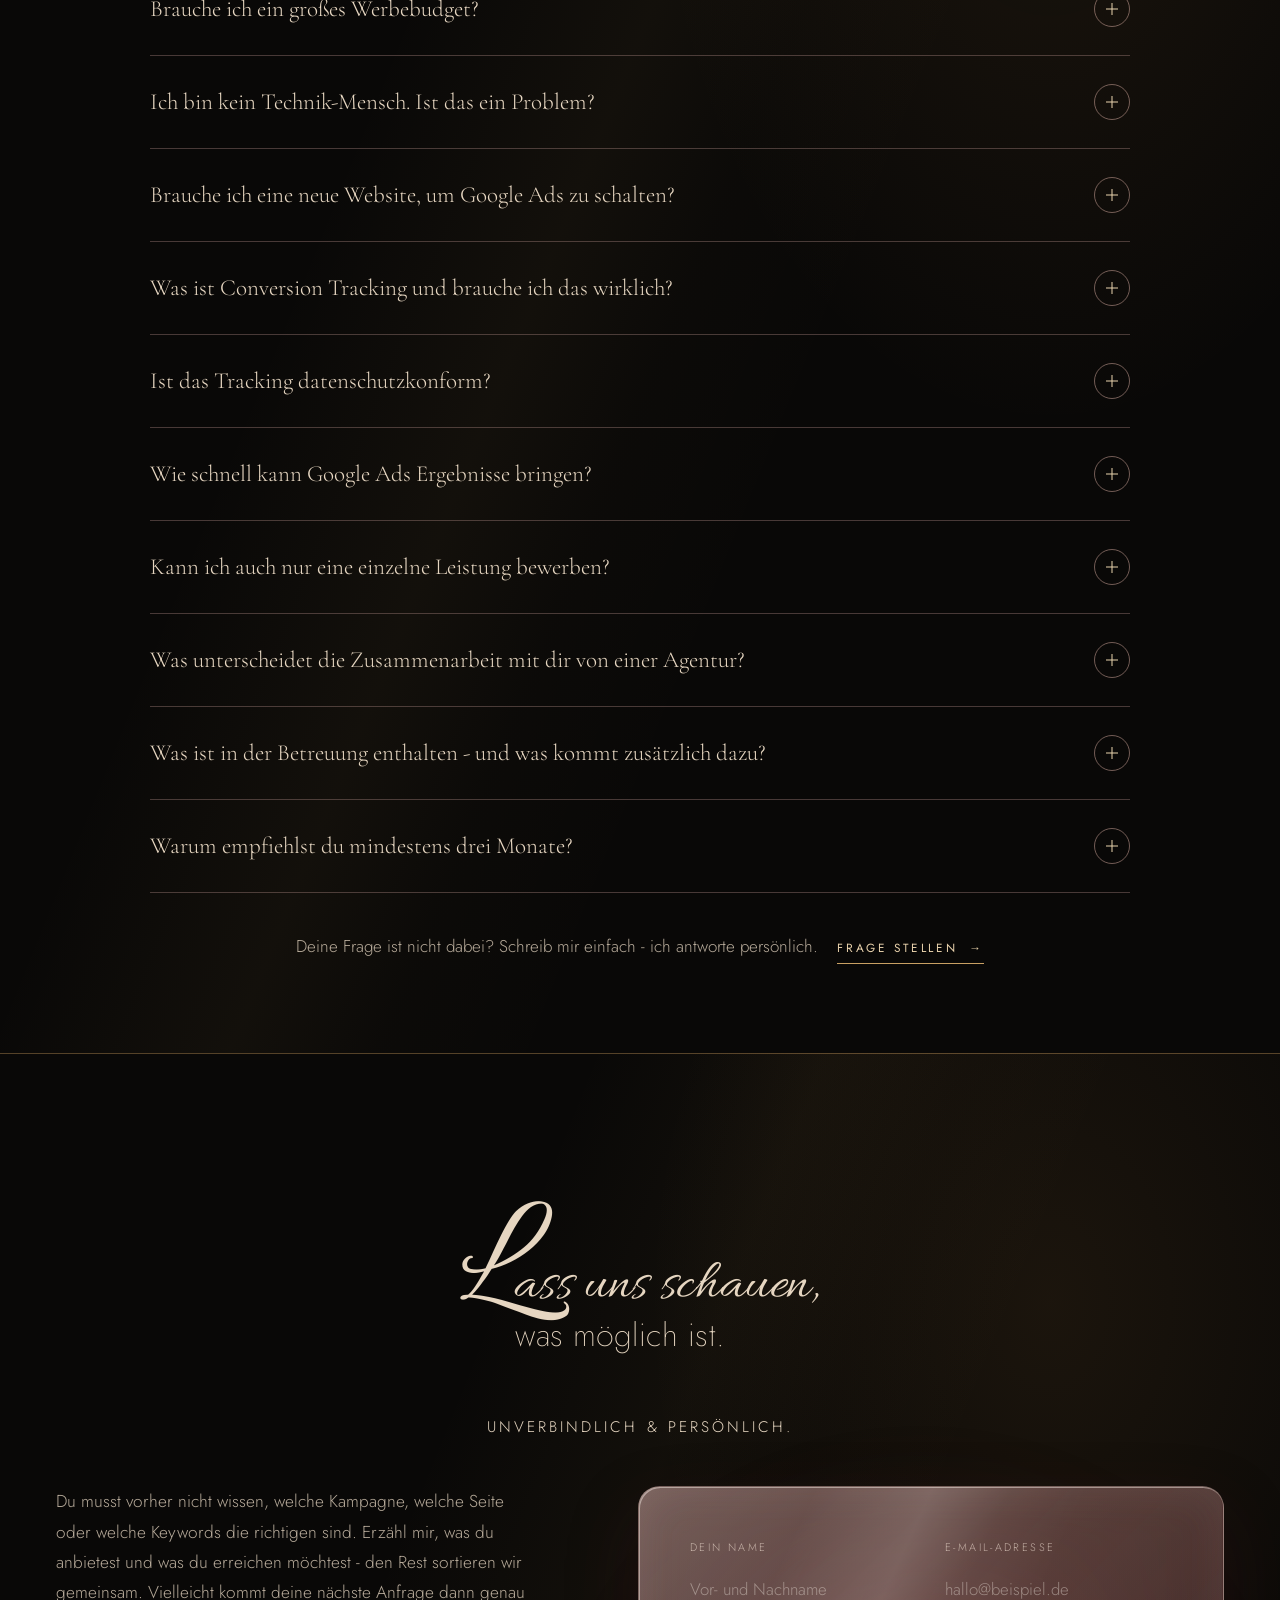
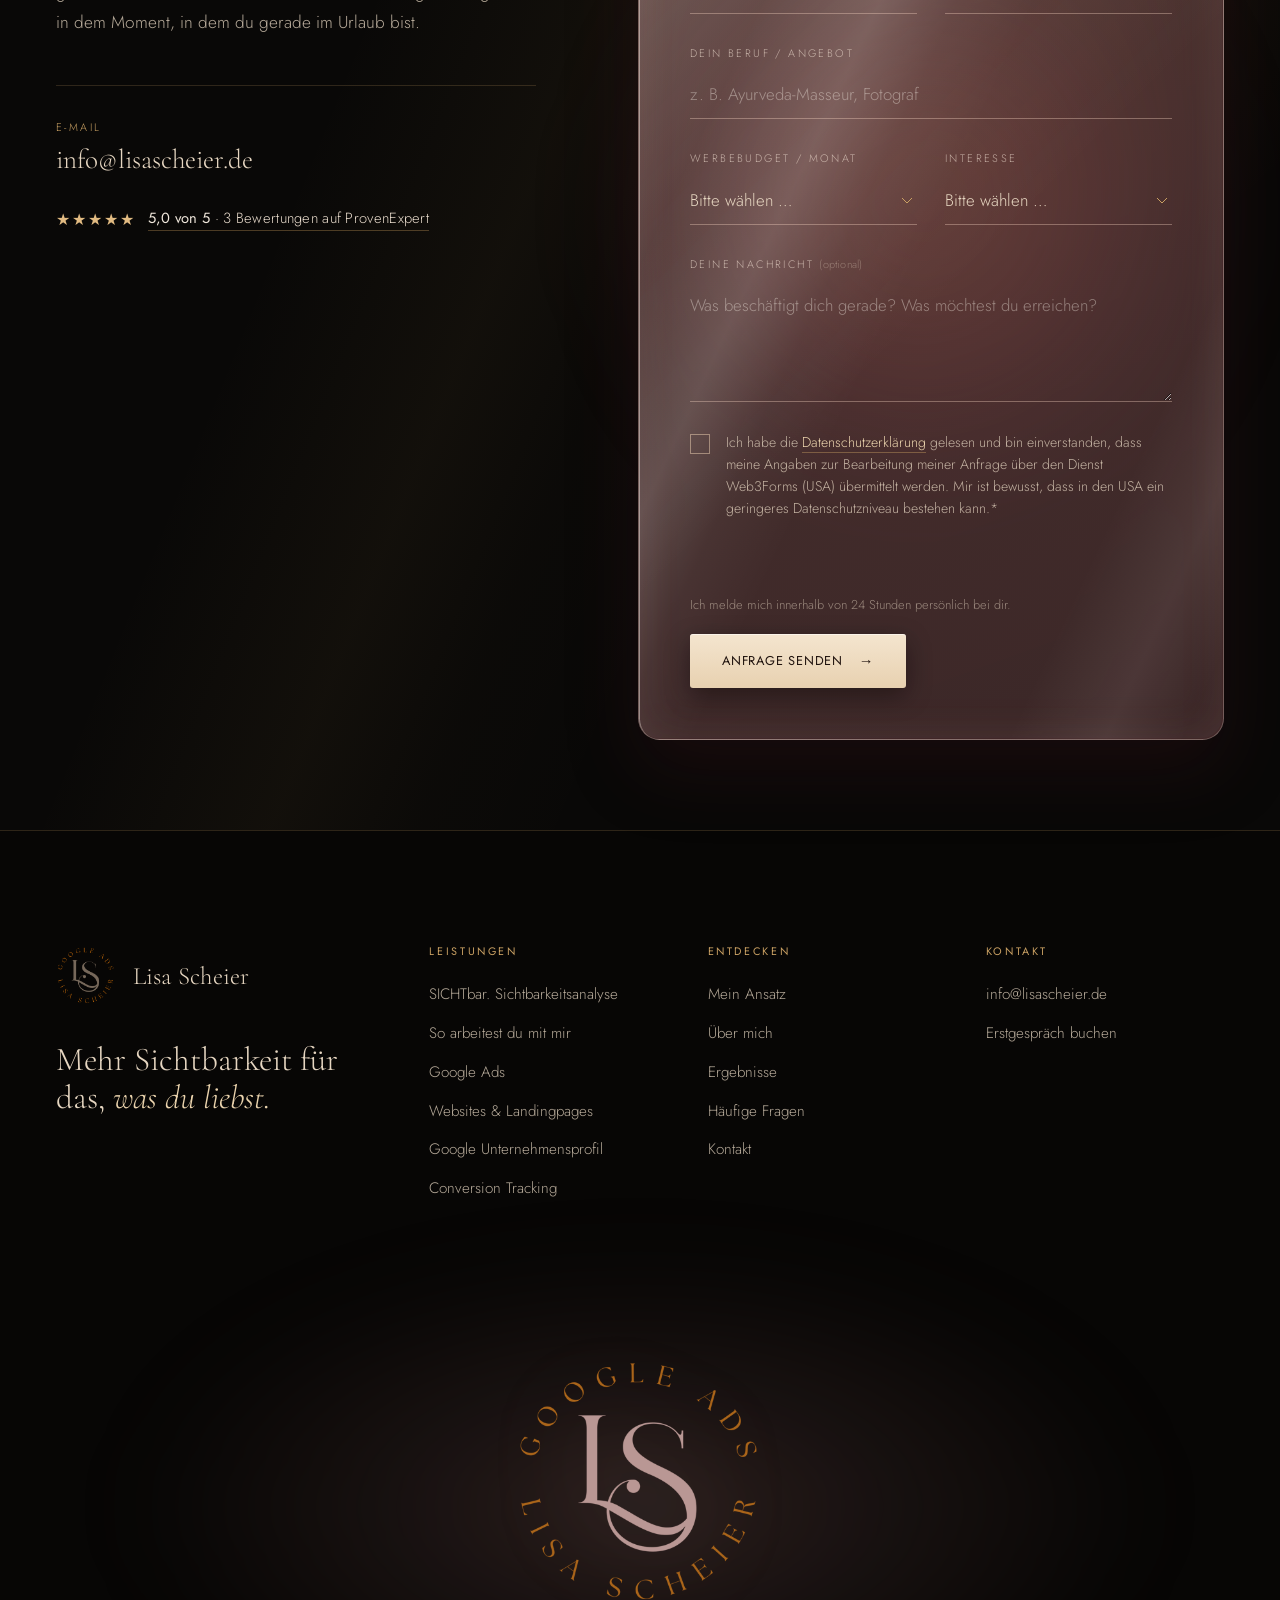
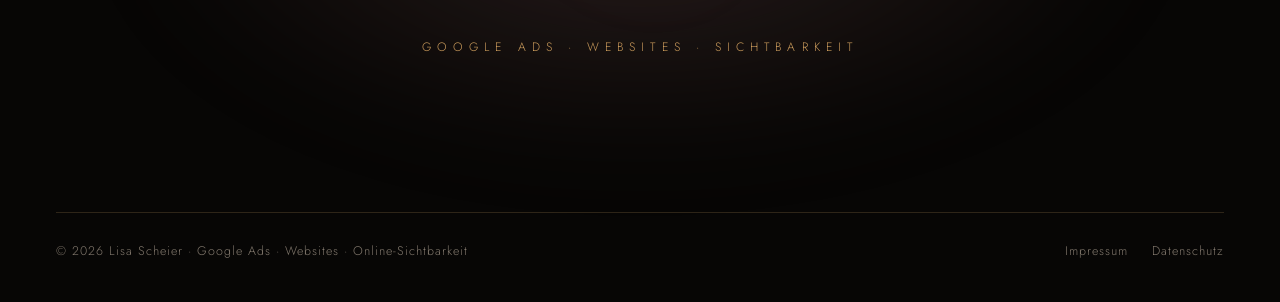
==== commit a1bc2e02: "Erstgespräch-Seite mit Zeeg-Buchungskalender Neue Seite erstgespraech.html: Zeeg-Kalender (Google Me" ====
--- a/index.html
+++ b/index.html
@@ -22,10 +22,10 @@
 <link rel="preload" href="assets/fonts/jost-v20-latin-300.woff2" as="font" type="font/woff2" crossorigin>
 <link rel="preload" href="assets/fonts/allura.woff2" as="font" type="font/woff2" crossorigin>
 <link rel="preload" href="assets/fonts/allura.woff2" as="font" type="font/woff2" crossorigin>
-<link rel="stylesheet" href="assets/css/site.css?v=1791569614">
-<link rel="stylesheet" href="assets/css/variante-a.css?v=1791569614">
-<link rel="stylesheet" href="assets/css/variante-a-schwarz.css?v=1791569614">
-<link rel="preload" href="assets/img/lisa-hero.webp?v=1791569614" as="image">
+<link rel="stylesheet" href="assets/css/site.css?v=1792496892">
+<link rel="stylesheet" href="assets/css/variante-a.css?v=1792496892">
+<link rel="stylesheet" href="assets/css/variante-a-schwarz.css?v=1792496892">
+<link rel="preload" href="assets/img/lisa-hero.webp?v=1792496892" as="image">
 <script type="application/ld+json">{"@context": "https://schema.org", "@type": "ProfessionalService", "name": "Lisa Scheier - Google Ads & Online-Sichtbarkeit", "url": "https://lisascheier.de/", "image": "https://lisascheier.de/assets/img/vorschau-social.jpg", "logo": "https://lisascheier.de/assets/img/logo.png", "email": "info@lisascheier.de", "founder": {"@type": "Person", "name": "Lisa Scheier", "jobTitle": "Freiberufliche Google Ads Beraterin"}, "address": {"@type": "PostalAddress", "streetAddress": "Hintere Straße 19", "postalCode": "75446", "addressLocality": "Wiernsheim", "addressRegion": "Baden-Württemberg", "addressCountry": "DE"}, "areaServed": ["DE", "AT", "CH"], "knowsAbout": ["Google Ads", "Conversion Tracking", "Websites", "Landingpages", "Google Unternehmensprofil"], "makesOffer": [{"@type": "Offer", "name": "SICHTbar. Sichtbarkeitsanalyse"}, {"@type": "Offer", "name": "Google Ads Check"}, {"@type": "Offer", "name": "Landingpage"}, {"@type": "Offer", "name": "Website"}, {"@type": "Offer", "name": "Google Ads Setup"}, {"@type": "Offer", "name": "Google Ads Betreuung"}, {"@type": "Offer", "name": "Google Unternehmensprofil Einrichtung"}, {"@type": "Offer", "name": "Conversion Tracking"}]}</script>
 <script type="application/ld+json">{"@context": "https://schema.org", "@type": "FAQPage", "mainEntity": [{"@type": "Question", "name": "Funktioniert Google Ads auch für meine Branche?", "acceptedAnswer": {"@type": "Answer", "text": "Wenn Menschen bei Google aktiv nach einer Leistung wie deiner suchen, kann Google Ads sehr interessant sein. Ob genügend Nachfrage vorhanden ist und Werbung für dein konkretes Angebot sinnvoll ist, schaue ich mir aber vorher an."}}, {"@type": "Question", "name": "Brauche ich ein großes Werbebudget?", "acceptedAnswer": {"@type": "Answer", "text": "Nicht unbedingt. Wie viel Budget sinnvoll ist, hängt unter anderem von deiner Branche, deinem Standort, den Suchbegriffen und dem Wettbewerb ab. Als grobe Orientierung würde ich mit einem Werbebudget von mindestens 300 € im Monat starten - bei manchen Angeboten kann aber auch mehr notwendig sein."}}, {"@type": "Question", "name": "Ich bin kein Technik-Mensch. Ist das ein Problem?", "acceptedAnswer": {"@type": "Answer", "text": "Nein. Dein Google Ads Konto erstellst du selbst, aber dabei lasse ich dich nicht allein. Du bekommst von mir eine schriftliche Schritt-für-Schritt-Anleitung und ein Video, das dich durch die Einrichtung führt. Vorwissen brauchst du dafür nicht."}}, {"@type": "Question", "name": "Brauche ich eine neue Website, um Google Ads zu schalten?", "acceptedAnswer": {"@type": "Answer", "text": "Nicht unbedingt. Entscheidend ist, wie gut deine Seite deine Kunden führt und was nach dem Klick passiert. Lädt sie schnell, funktioniert sie auf dem Handy und führt sie klar zur Buchung, kann sie bleiben. Wenn nicht, bezahlst du für Klicks, die einfach verpuffen. Das schaue ich mir vorher an. Oft ist eine Landingpage für genau die Leistung, die du bewerben möchtest, die bessere Wahl."}}, {"@type": "Question", "name": "Was ist Conversion Tracking und brauche ich das wirklich?", "acceptedAnswer": {"@type": "Answer", "text": "Ja. Ohne Tracking weiß Google nicht, welche Klicks zu Anfragen führen. Dann wird auf Klicks optimiert statt auf Buchungen. Mit Tracking messen wir zum Beispiel Formularanfragen, Anrufe oder Klicks auf deinen Buchungsbutton. So siehst du, was dein Werbebudget wirklich bringt, und musst dich nicht auf dein Bauchgefühl verlassen."}}, {"@type": "Question", "name": "Ist das Tracking datenschutzkonform?", "acceptedAnswer": {"@type": "Answer", "text": "Ich richte das Tracking so ein, dass es erst aktiv wird, wenn deine Besucher im Cookie-Banner zustimmen. Eine Rechtsberatung ersetze ich allerdings nicht. Deine Datenschutzerklärung solltest du deshalb rechtlich prüfen lassen."}}, {"@type": "Question", "name": "Wie schnell kann Google Ads Ergebnisse bringen?", "acceptedAnswer": {"@type": "Answer", "text": "Erste Klicks können direkt nach dem Start einer Kampagne entstehen. Wann daraus die ersten Anfragen oder Buchungen werden, lässt sich allerdings nicht seriös versprechen. Deshalb schaue ich nicht nur darauf, ob die Anzeigen laufen, sondern wer klickt, welche Suchanfragen dahinterstecken und was danach auf deiner Seite passiert."}}, {"@type": "Question", "name": "Kann ich auch nur eine einzelne Leistung bewerben?", "acceptedAnswer": {"@type": "Answer", "text": "Ja. Du musst nicht dein komplettes Angebot über Google Ads bewerben. Manchmal ist es sogar interessanter, ganz gezielt eine bestimmte Leistung sichtbar zu machen - zum Beispiel Keramikimplantate beim Zahnarzt, Ayurveda-Massagen oder Hochzeitsfotografie. Entscheidend ist, was du stärker auslasten möchtest und wonach Menschen tatsächlich suchen. So planen wir vorausschauend, damit du nicht kurzfristig auf Anfragen hoffen musst, sondern im besten Fall schon im Voraus ausgebucht bist."}}, {"@type": "Question", "name": "Was unterscheidet die Zusammenarbeit mit dir von einer Agentur?", "acceptedAnswer": {"@type": "Answer", "text": "Bei mir landest du nicht nach dem Erstgespräch bei irgendeinem Account Manager. Du arbeitest direkt mit mir. Deshalb betreue ich bewusst nur wenige Kunden gleichzeitig. Und weil ich selbst aus dem Gesundheitsbereich komme, kenne ich viele der Besonderheiten dieser Branche nicht nur aus der Google-Ads-Perspektive."}}, {"@type": "Question", "name": "Was ist in der Betreuung enthalten - und was kommt zusätzlich dazu?", "acceptedAnswer": {"@type": "Answer", "text": "Meine monatliche Betreuung und dein Werbebudget sind zwei getrennte Dinge. Das Werbebudget zahlst du direkt an Google. Dazu kommen meine Betreuung und - je nach Zusammenarbeit - die einmalige Einrichtung der Kampagne."}}, {"@type": "Question", "name": "Warum empfiehlst du mindestens drei Monate?", "acceptedAnswer": {"@type": "Answer", "text": "Weil ich Google Ads nicht nach ein paar Tagen beurteilen möchte. Nach dem Start sehen wir, welche Suchanfragen tatsächlich entstehen, welche Anzeigen funktionieren und was auf deiner Website passiert. Auf dieser Grundlage kann ich die Kampagne Schritt für Schritt weiter optimieren."}}]}</script>
 </head>
@@ -51,7 +51,7 @@
     </nav>
     <div class="header__actions">
       <a class="header__more" href="zusammenarbeit.html">Zusammenarbeit</a>
-      <a class="header__cta" href="#kontakt">Erstgespräch <span aria-hidden="true">→</span></a>
+      <a class="header__cta" href="erstgespraech.html">Erstgespräch <span aria-hidden="true">→</span></a>
       <button class="burger" aria-label="Menü öffnen" aria-expanded="false" aria-controls="mobile-menu"><span></span><span></span></button>
     </div>
   </div>
@@ -65,7 +65,7 @@
     <a href="#ergebnisse">Ergebnisse <small>04</small></a>
     <a href="#faq">FAQ <small>05</small></a>
     <a href="#kontakt">Kontakt <small>06</small></a>
-    <a class="btn" href="#kontakt">Erstgespräch anfragen <span class="arr" aria-hidden="true">→</span></a>
+    <a class="btn" href="erstgespraech.html">Erstgespräch buchen <span class="arr" aria-hidden="true">→</span></a>
   </nav>
   <div class="mobile__meta">
     <a href="mailto:info@lisascheier.de">info@lisascheier.de</a>
@@ -90,7 +90,7 @@
       <a class="hero__btn reveal" data-d="3" href="#kontakt">Jetzt sichtbarer werden <span aria-hidden="true">→</span></a>
       <a class="rating rating--hero reveal" href="https://www.provenexpert.com/de-de/lisa-scheier/" target="_blank" rel="noopener"><span class="rating__stars" aria-hidden="true">★★★★★</span><span class="rating__text"><strong>5,0</strong> · Echte Kundenbewertungen auf ProvenExpert</span></a>
     </div>
-    <div class="hero__eye" aria-hidden="true"><img src="assets/img/lisa-hero.webp?v=1791569614" alt="" width="1677" height="938" fetchpriority="high"></div>
+    <div class="hero__eye" aria-hidden="true"><img src="assets/img/lisa-hero.webp?v=1792496892" alt="" width="1677" height="938" fetchpriority="high"></div>
     <p class="hero__note reveal" data-d="3">Mehr<br>Sichtbarkeit<br>für das,<br>was du liebst.</p>
   </div>
 </section>
@@ -114,7 +114,7 @@
       <h2 class="stitle reveal" data-d="1" id="problem-h" aria-label="Gesehen werden das andere."><span class="stitle__script" aria-hidden="true"><span class="stitle__big">G</span><span class="stitle__word">esehen werden</span></span> <span class="stitle__rest" aria-hidden="true">das andere.</span></h2>
     </div>
     <div class="problem__grid">
-      <div class="problem__figure problem__figure--photo reveal-img"><img src="assets/img/lisa-gesehen-bordeaux.webp?v=1791569614" alt="Lisa Scheier" loading="lazy" width="1086" height="1448"><span class="problem__arc"><span class="problem__caption">Strategie<br>Sichtbarkeit<br>Ergebnisse</span></span></div>
+      <div class="problem__figure problem__figure--photo reveal-img"><img src="assets/img/lisa-gesehen-bordeaux.webp?v=1792496892" alt="Lisa Scheier" loading="lazy" width="1086" height="1448"><span class="problem__arc"><span class="problem__caption">Strategie<br>Sichtbarkeit<br>Ergebnisse</span></span></div>
       <div>
         <p class="lead reveal" data-d="2"><strong>Du bist Experte in deinem Gebiet.</strong> Deine Kunden wissen das längst - und kommen immer wieder.</p>
         <ul class="points">
@@ -167,7 +167,7 @@
       <div class="flow__step" aria-hidden="true"><span class="n">02</span><h3>Interesse wecken</h3><p>Deine Anzeige spricht die richtigen Menschen an und macht neugierig.</p></div>
       <svg class="flow__arrow" viewBox="0 0 60 16" aria-hidden="true"><path d="M1 8h56M49 1l8 7-8 7"/></svg>
       <article class="flow__card flow__card--site reveal" data-d="2" role="listitem">
-        <img src="assets/img/beispiel-website.webp?v=1791569614" alt="Beispiel einer Website für Ernährungsberatung auf einem Laptop" loading="lazy" width="688" height="800">
+        <img src="assets/img/beispiel-website.webp?v=1792496892" alt="Beispiel einer Website für Ernährungsberatung auf einem Laptop" loading="lazy" width="688" height="800">
       </article>
       <div class="flow__step" aria-hidden="true"><span class="n">03</span><h3>Vertrauen aufbauen</h3><p>Deine Website zeigt, was dich besonders macht - und warum du die richtige Wahl bist.</p></div>
       <svg class="flow__arrow" viewBox="0 0 60 16" aria-hidden="true"><path d="M1 8h56M49 1l8 7-8 7"/></svg>
@@ -206,21 +206,21 @@
     </ul>
     <div class="testis testis--3">
       <figure class="testi reveal">
-        <div class="testi__shot"><span class="testi__bar" aria-hidden="true"><i></i><i></i><i></i><em>Funnel &amp; Google Ads</em></span><span class="testi__screen"><img src="assets/img/projekt-martina.webp?v=1791569614" alt="Beispielprojekt: Website von Martina Lau" loading="lazy" width="900" height="5032" style="--shift:-88.82%"></span></div>
+        <div class="testi__shot"><span class="testi__bar" aria-hidden="true"><i></i><i></i><i></i><em>Funnel &amp; Google Ads</em></span><span class="testi__screen"><img src="assets/img/projekt-martina.webp?v=1792496892" alt="Beispielprojekt: Website von Martina Lau" loading="lazy" width="900" height="5032" style="--shift:-88.82%"></span></div>
         <p class="testi__result"><strong>200 Leads</strong><span>in 4 Wochen über Google Ads</span></p>
         <span class="testi__mark" aria-hidden="true">„</span>
         <blockquote><p>Die Zusammenarbeit mit Lisa Scheier beim Aufbau unseres Funnels und der Betreuung meiner Google Ads ist einfach herausragend! Sie arbeitet unglaublich gewissenhaft, setzt Dinge super schnell um und denkt strategisch mit, statt nur ‚abzuarbeiten'. Man merkt in jedem Schritt ihre absolute Verlässlichkeit und Professionalität. Wer seine Reichweite skalieren und sein Kundenwachstum messbar beschleunigen möchte, für den ist Lisa eine absolute Herzensempfehlung!</p></blockquote>
         <figcaption><span class="testi__avatar" aria-hidden="true">ML</span><span><strong>Martina Lau</strong><small>Gesundheitsberatung</small></span></figcaption>
       </figure>
       <figure class="testi reveal" data-d="1">
-        <div class="testi__shot"><span class="testi__bar" aria-hidden="true"><i></i><i></i><i></i><em>Website-Funnel &amp; Google Ads</em></span><span class="testi__screen"><img src="assets/img/projekt-ursula.webp?v=1791569614" alt="Beispielprojekt: Website von Ursula Winkler" loading="lazy" width="900" height="5625" style="--shift:-90.0%"></span></div>
+        <div class="testi__shot"><span class="testi__bar" aria-hidden="true"><i></i><i></i><i></i><em>Website-Funnel &amp; Google Ads</em></span><span class="testi__screen"><img src="assets/img/projekt-ursula.webp?v=1792496892" alt="Beispielprojekt: Website von Ursula Winkler" loading="lazy" width="900" height="5625" style="--shift:-90.0%"></span></div>
         <p class="testi__result"><strong>2 Wochen</strong><span>bis zur ersten Coaching-Anfrage über Google Ads</span></p>
         <span class="testi__mark" aria-hidden="true">„</span>
         <blockquote><p>Wer nach einer Begleitung sucht, die fachliche Expertise mit tiefem Einfühlungsvermögen verbindet, ist bei Lisa genau richtig. Die Zusammenarbeit mit ihr war eine der besten Entscheidungen für mich und mein Business! Sie hat mich nicht nur professionell bei Google Ads unterstützt, sondern auch eine wunderschöne Landingpage kreiert, die meine Vision perfekt widerspiegelt. Sie ist eine wahre Brückenbauerin zwischen Herz und der äußeren Welt. Danke, liebe Lisa, für dein Feingefühl und deine großartige Arbeit!</p></blockquote>
         <figcaption><span class="testi__avatar" aria-hidden="true">UW</span><span><strong>Ursula Winkler</strong><small>Transformationscoaching</small></span></figcaption>
       </figure>
       <figure class="testi reveal" data-d="2">
-        <div class="testi__shot"><span class="testi__bar" aria-hidden="true"><i></i><i></i><i></i><em>Website &amp; Unternehmensprofil</em></span><span class="testi__screen"><img src="assets/img/projekt-christine.webp?v=1791569614" alt="Beispielprojekt: Website von Christine Rojek" loading="lazy" width="900" height="3396" style="--shift:-83.44%"></span></div>
+        <div class="testi__shot"><span class="testi__bar" aria-hidden="true"><i></i><i></i><i></i><em>Website &amp; Unternehmensprofil</em></span><span class="testi__screen"><img src="assets/img/projekt-christine.webp?v=1792496892" alt="Beispielprojekt: Website von Christine Rojek" loading="lazy" width="900" height="3396" style="--shift:-83.44%"></span></div>
         <p class="testi__result"><strong>Neu aufgebaut</strong><span>Website + Google-Unternehmensprofil</span></p>
         <span class="testi__mark" aria-hidden="true">„</span>
         <blockquote><p>Ich bin wirklich total zufrieden mit der Zusammenarbeit! Die Kommunikation war super unkompliziert und Lisa war jederzeit gut erreichbar. Ich fand es besonders schön, dass sie eigene Ideen eingebracht hat, gleichzeitig aber auch immer offen für meine Wünsche und Vorstellungen war. Ich würde sie jederzeit wieder beauftragen und kann sie wirklich von Herzen weiterempfehlen!</p></blockquote>
@@ -260,7 +260,7 @@
     </div>
     <div class="services">
       <a class="service reveal" data-d="0" href="websites-landingpages.html">
-        <div class="service__img"><img src="assets/img/leistung-websites.webp?v=1791569614" alt="" loading="lazy" width="758" height="504"></div>
+        <div class="service__img"><img src="assets/img/leistung-websites.webp?v=1792496892" alt="" loading="lazy" width="758" height="504"></div>
         <div class="service__body">
           <span class="service__idx">01</span>
           <h3>Websites &amp; Landingpages</h3>
@@ -270,7 +270,7 @@
         </div>
       </a>
       <a class="service reveal" data-d="1" href="google-ads.html">
-        <div class="service__img"><img src="assets/img/leistung-google-ads.webp?v=1791569614" alt="" loading="lazy" width="758" height="504"></div>
+        <div class="service__img"><img src="assets/img/leistung-google-ads.webp?v=1792496892" alt="" loading="lazy" width="758" height="504"></div>
         <div class="service__body">
           <span class="service__idx">02</span>
           <h3>Google Ads</h3>
@@ -280,7 +280,7 @@
         </div>
       </a>
       <a class="service reveal" data-d="0" href="google-unternehmensprofil.html">
-        <div class="service__img"><img src="assets/img/leistung-unternehmensprofil.webp?v=1791569614" alt="" loading="lazy" width="758" height="504"></div>
+        <div class="service__img"><img src="assets/img/leistung-unternehmensprofil.webp?v=1792496892" alt="" loading="lazy" width="758" height="504"></div>
         <div class="service__body">
           <span class="service__idx">03</span>
           <h3>Google Business Profil</h3>
@@ -290,7 +290,7 @@
         </div>
       </a>
       <a class="service reveal" data-d="1" href="conversion-tracking.html">
-        <div class="service__img"><img src="assets/img/leistung-tracking.webp?v=1791569614" alt="" loading="lazy" width="758" height="504"></div>
+        <div class="service__img"><img src="assets/img/leistung-tracking.webp?v=1792496892" alt="" loading="lazy" width="758" height="504"></div>
         <div class="service__body">
           <span class="service__idx">04</span>
           <h3>Conversion Tracking</h3>
@@ -318,7 +318,7 @@
     </header>
     <div class="about__grid">
       <div class="about__photo">
-        <figure class="reveal-img about__photo--color"><img src="assets/img/lisa-ueber-mich-bordeaux.webp?v=1791569614" alt="Lisa Scheier im bordeauxroten Kleid" loading="lazy" width="900" height="1200"></figure>
+        <figure class="reveal-img about__photo--color"><img src="assets/img/lisa-ueber-mich-bordeaux.webp?v=1792496892" alt="Lisa Scheier im bordeauxroten Kleid" loading="lazy" width="900" height="1200"></figure>
         <div class="about__stamp reveal" data-d="2">Zahlen &amp; Blick fürs Ganze</div>
       </div>
       <div class="about__copy">
@@ -427,7 +427,7 @@
         <h4>Kontakt</h4>
         <ul>
           <li><a href="mailto:info@lisascheier.de">info@lisascheier.de</a></li>
-          <li><a href="#kontakt">Erstgespräch anfragen</a></li>
+          <li><a href="erstgespraech.html">Erstgespräch buchen</a></li>
         </ul>
       </div>
     </div>
@@ -441,6 +441,6 @@
     </div>
   </div>
 </footer>
-<script src="assets/js/site.js?v=1791569614" defer></script>
+<script src="assets/js/site.js?v=1792496892" defer></script>
 </body>
 </html>
--- a/assets/css/site.css
+++ b/assets/css/site.css
@@ -1341,3 +1341,20 @@
 .findbar__title::after{height:2px;border-radius:2px}
 .findbar__title::before{content:"";position:absolute;left:calc(min(300px,80%) * .32 - 45px);bottom:-9px;width:90px;height:20px;pointer-events:none;
   background:radial-gradient(ellipse 50% 50% at 50% 50%,rgba(255,240,215,.75),rgba(255,200,140,.25) 45%,transparent 75%);filter:blur(2px)}
+
+/* ---------- Erstgespräch / Zeeg-Buchung (Kalender lädt erst nach Klick) ---------- */
+.booking{max-width:920px;margin:clamp(40px,5vw,70px) auto 0;padding:clamp(34px,4vw,56px)}
+.booking__gate{text-align:center}
+.booking__facts{display:grid;grid-template-columns:repeat(3,1fr);gap:18px;margin-bottom:clamp(30px,3vw,44px)}
+.booking__facts div{padding:18px 10px;border-top:1px solid var(--line);border-bottom:1px solid var(--line)}
+.booking__facts small{display:block;font-size:.72rem;letter-spacing:.17em;text-transform:uppercase;color:#c99a5b;margin-bottom:6px}
+.booking__facts strong{font-weight:300;font-size:1.15rem;color:var(--ink)}
+.booking__note{margin:22px auto 0;max-width:34em;font-size:.88rem;color:var(--ink-3)}
+.booking__note a,.booking__alt a{color:var(--brass-soft)}
+.booking__alt{margin-top:34px;color:var(--ink-2)}
+.booking--open{padding:clamp(10px,1.5vw,18px)}
+.booking__cal{min-width:280px;min-height:780px;border-radius:clamp(12px,1vw,18px);overflow:hidden}
+@media (max-width:720px){.booking__facts{grid-template-columns:1fr}}
+.booking__cal{position:relative}
+.booking__cal::before{content:"Kalender wird geladen …";position:absolute;top:120px;left:0;right:0;text-align:center;font-size:.8rem;letter-spacing:.17em;text-transform:uppercase;color:var(--ink-3)}
+.booking__cal iframe{position:relative;z-index:1}
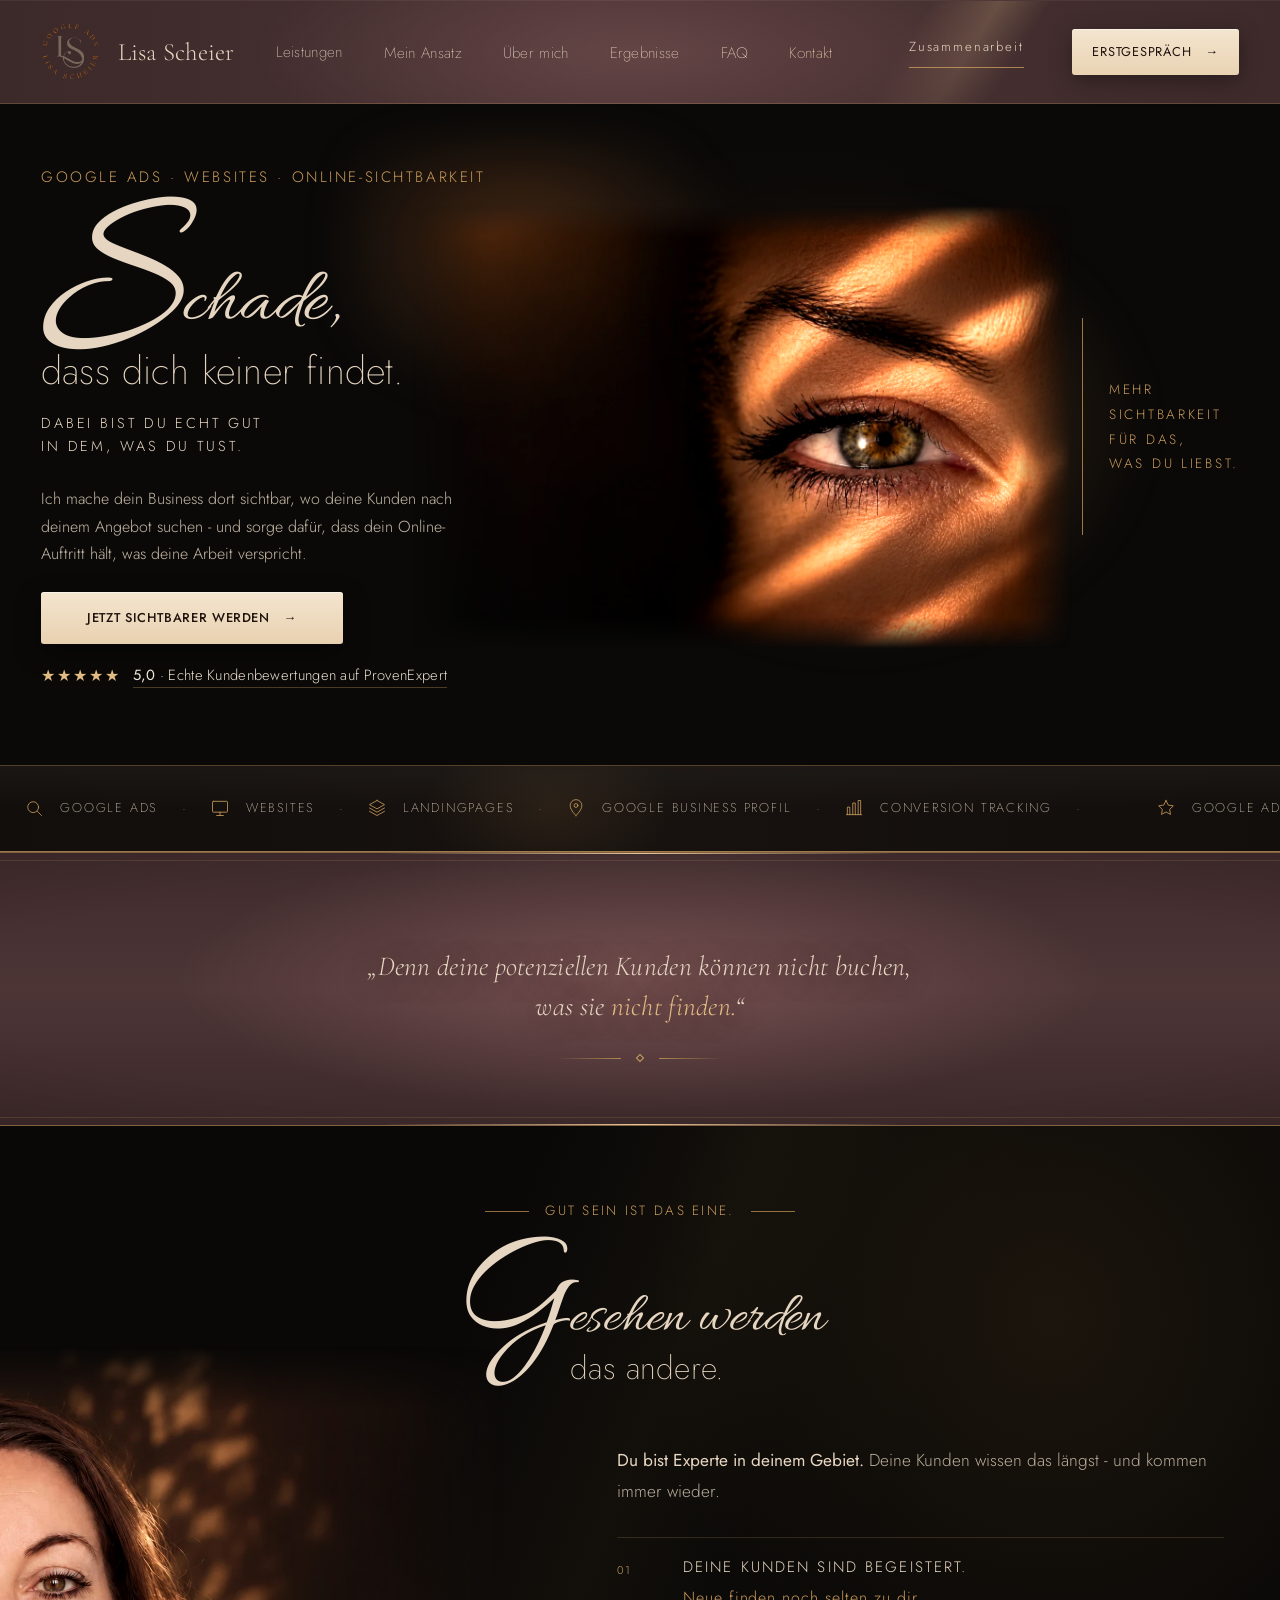
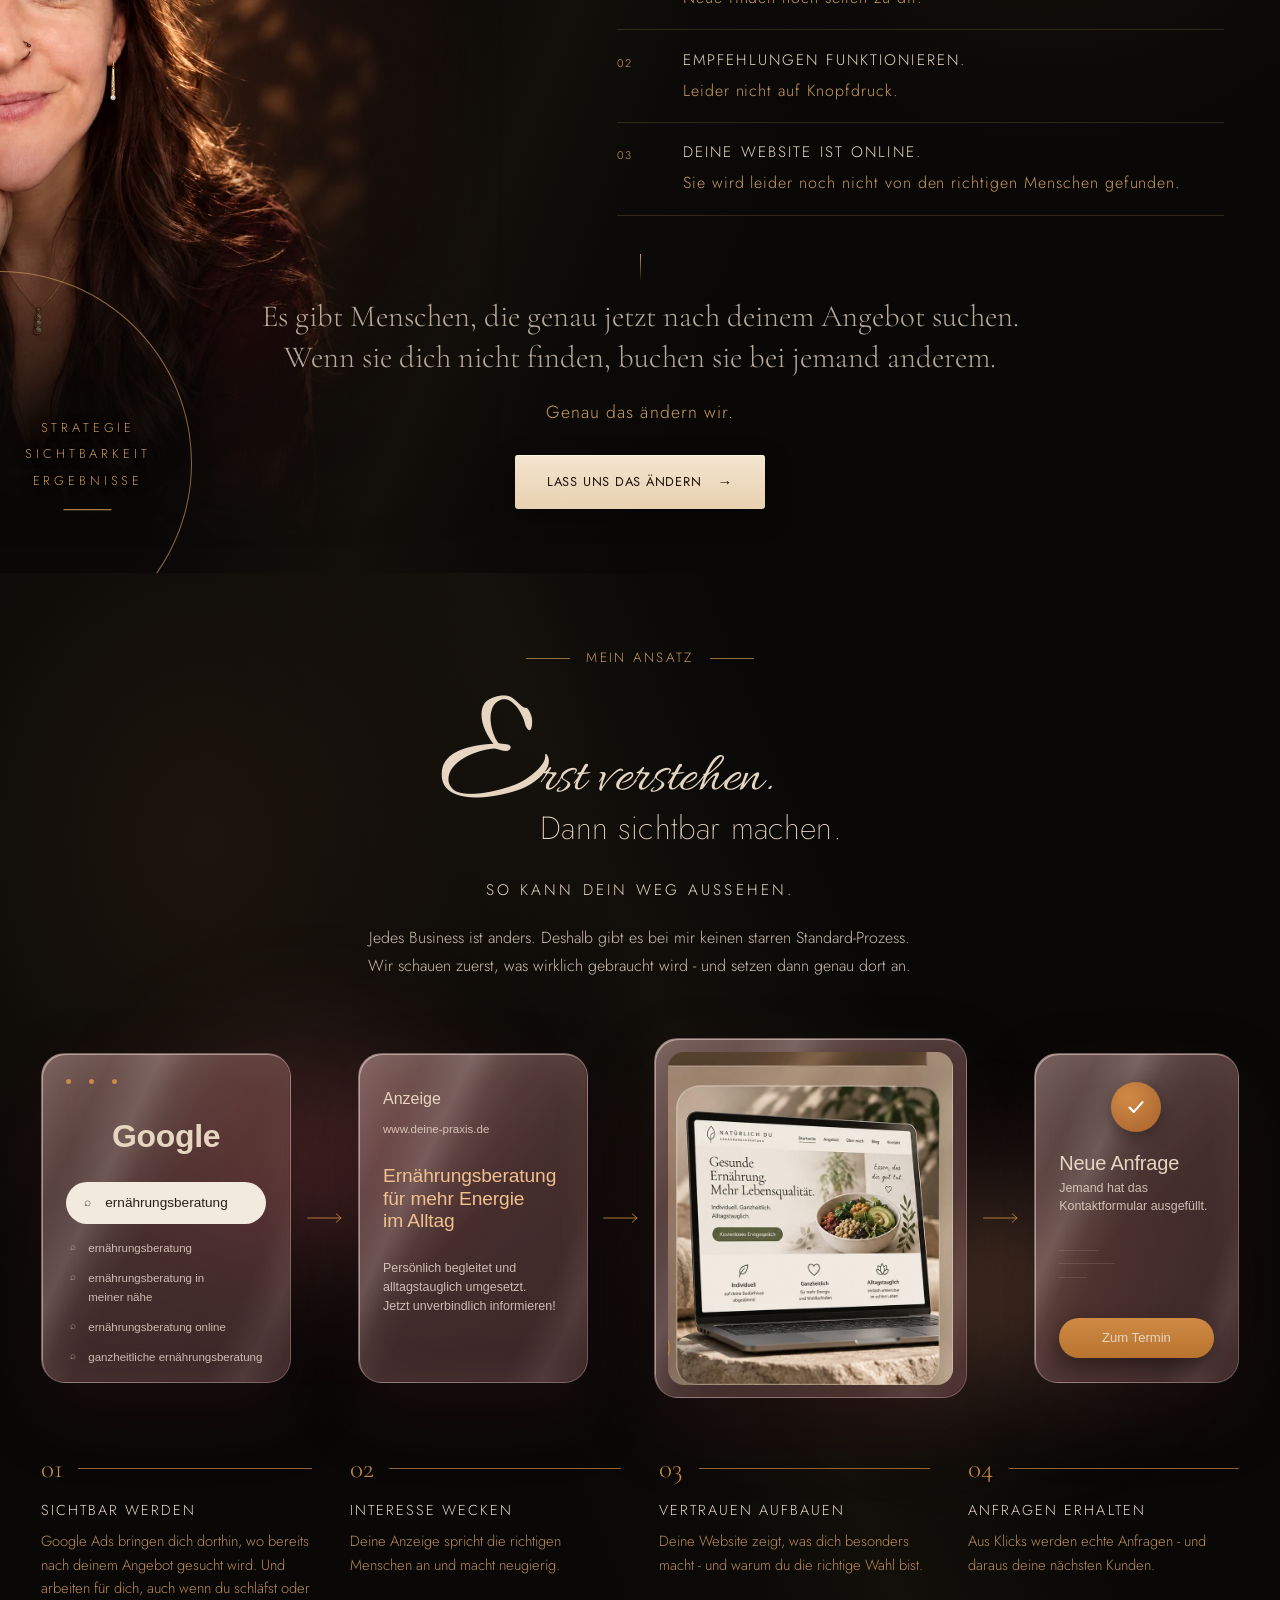
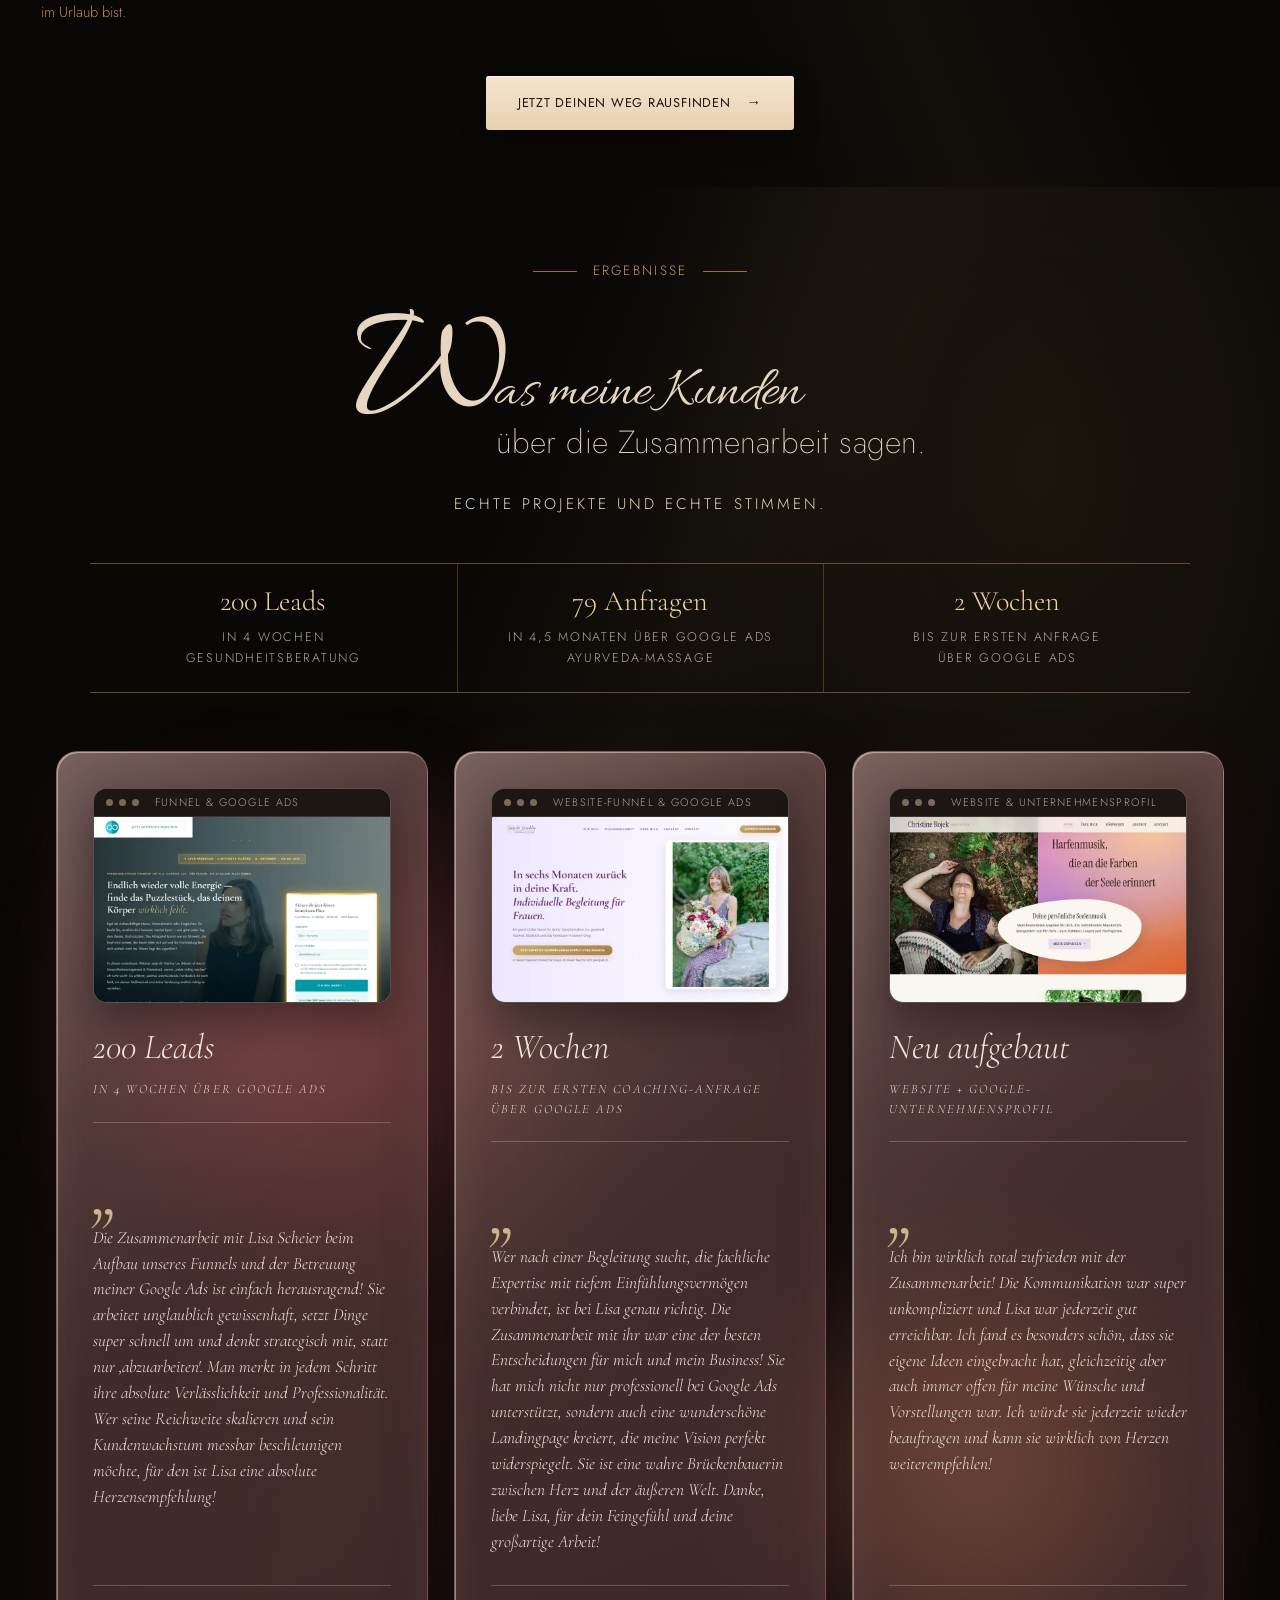
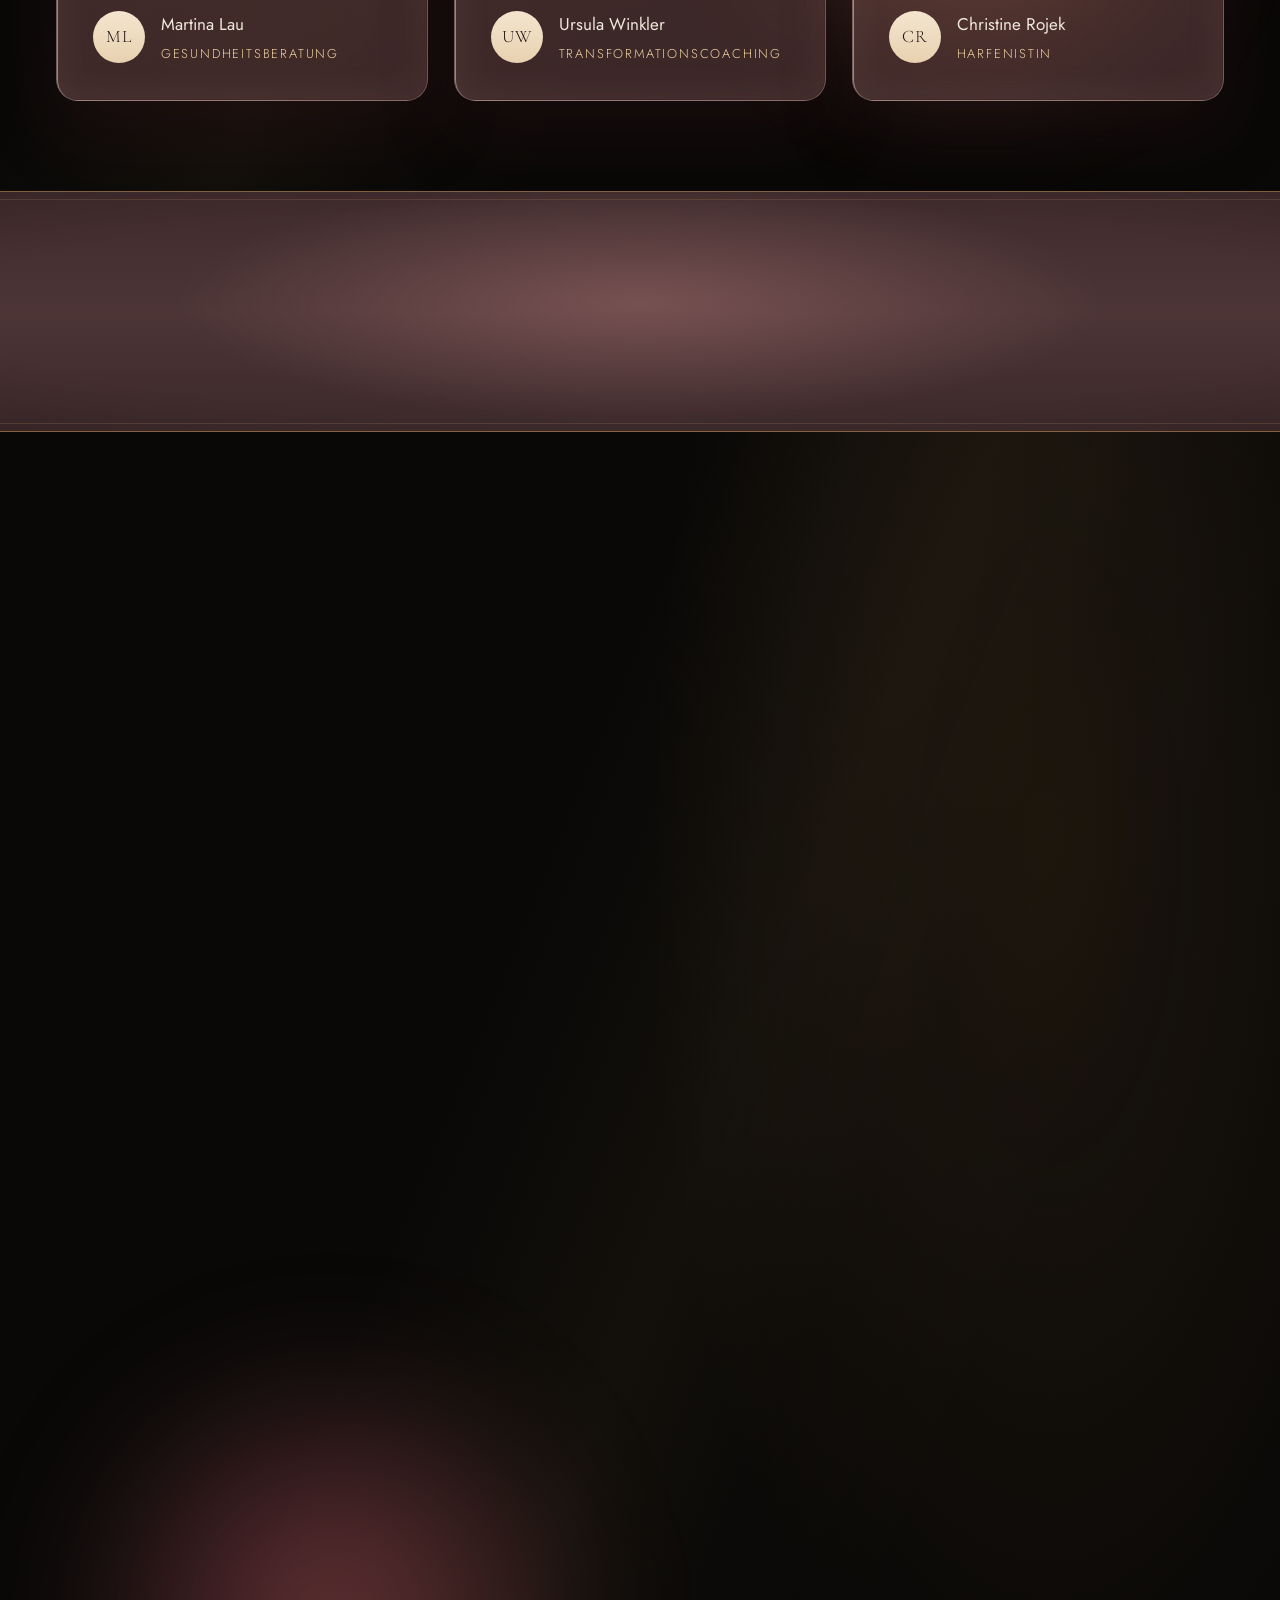
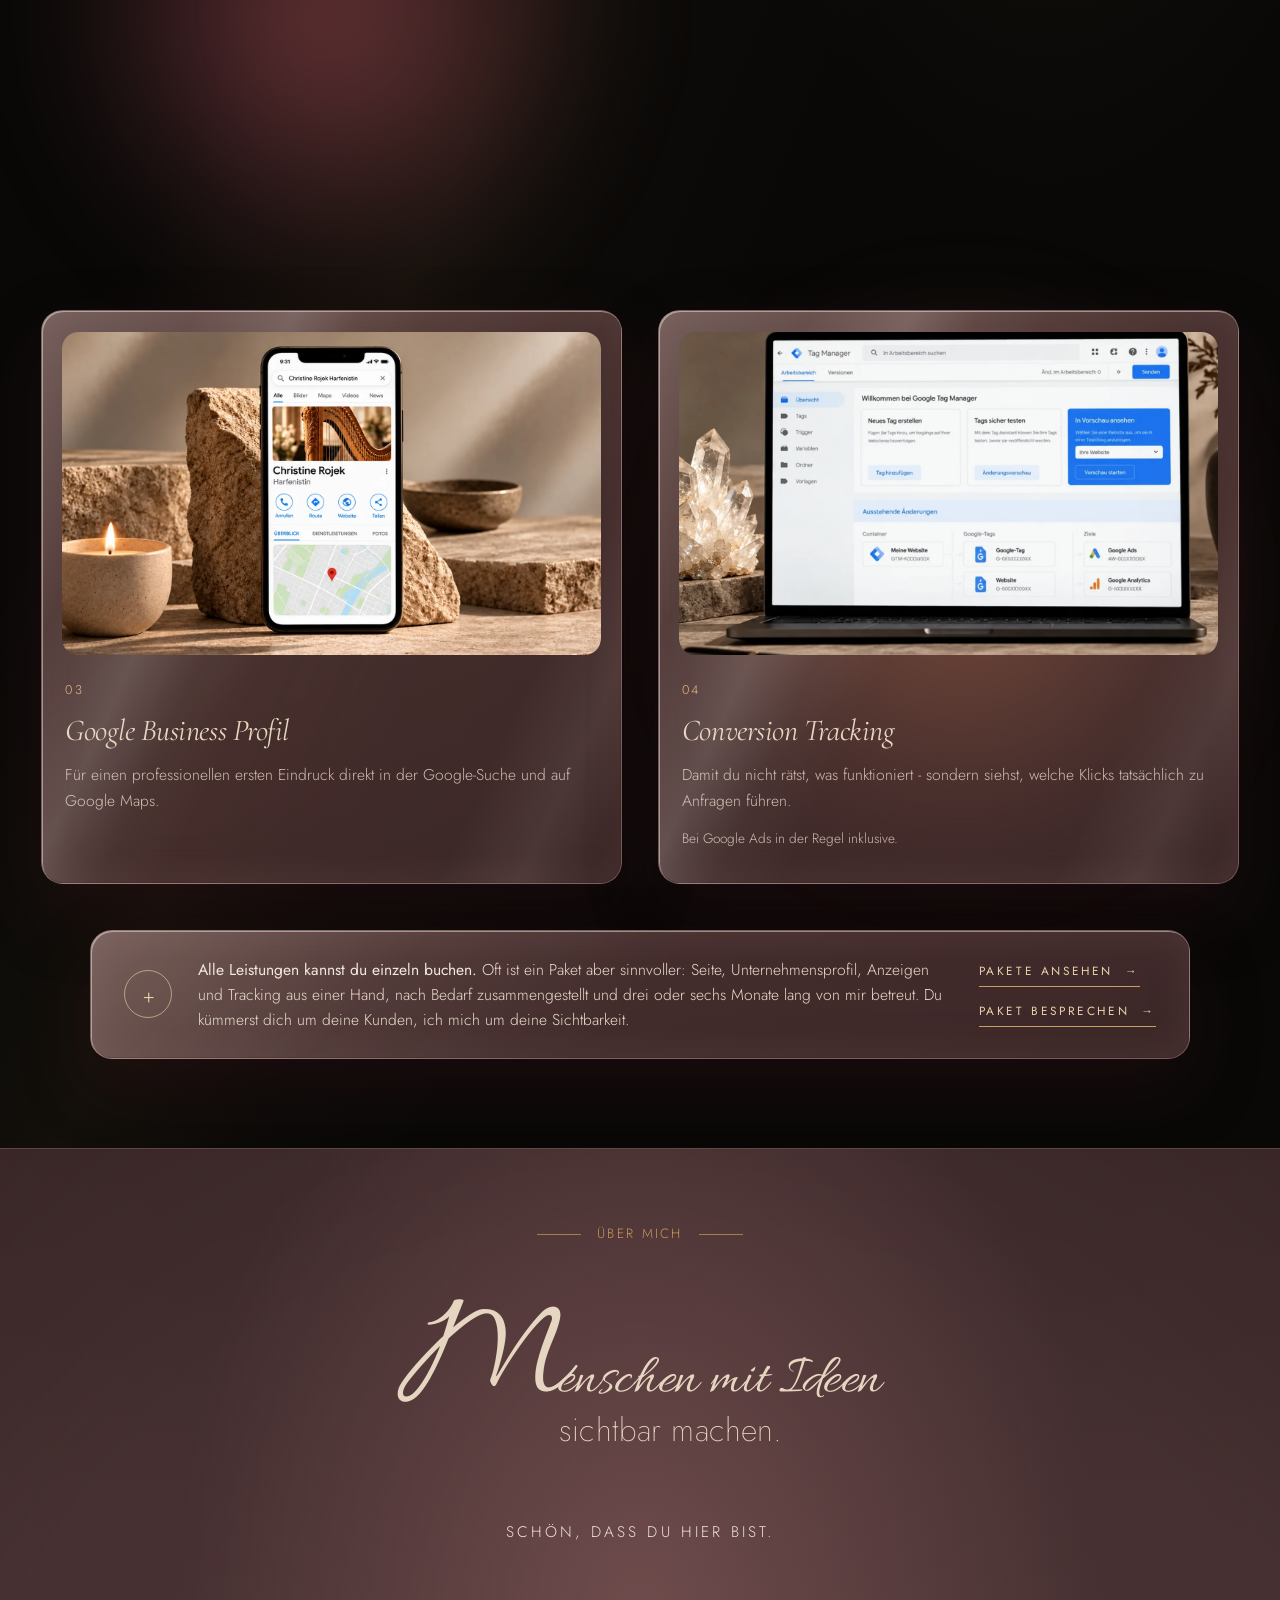
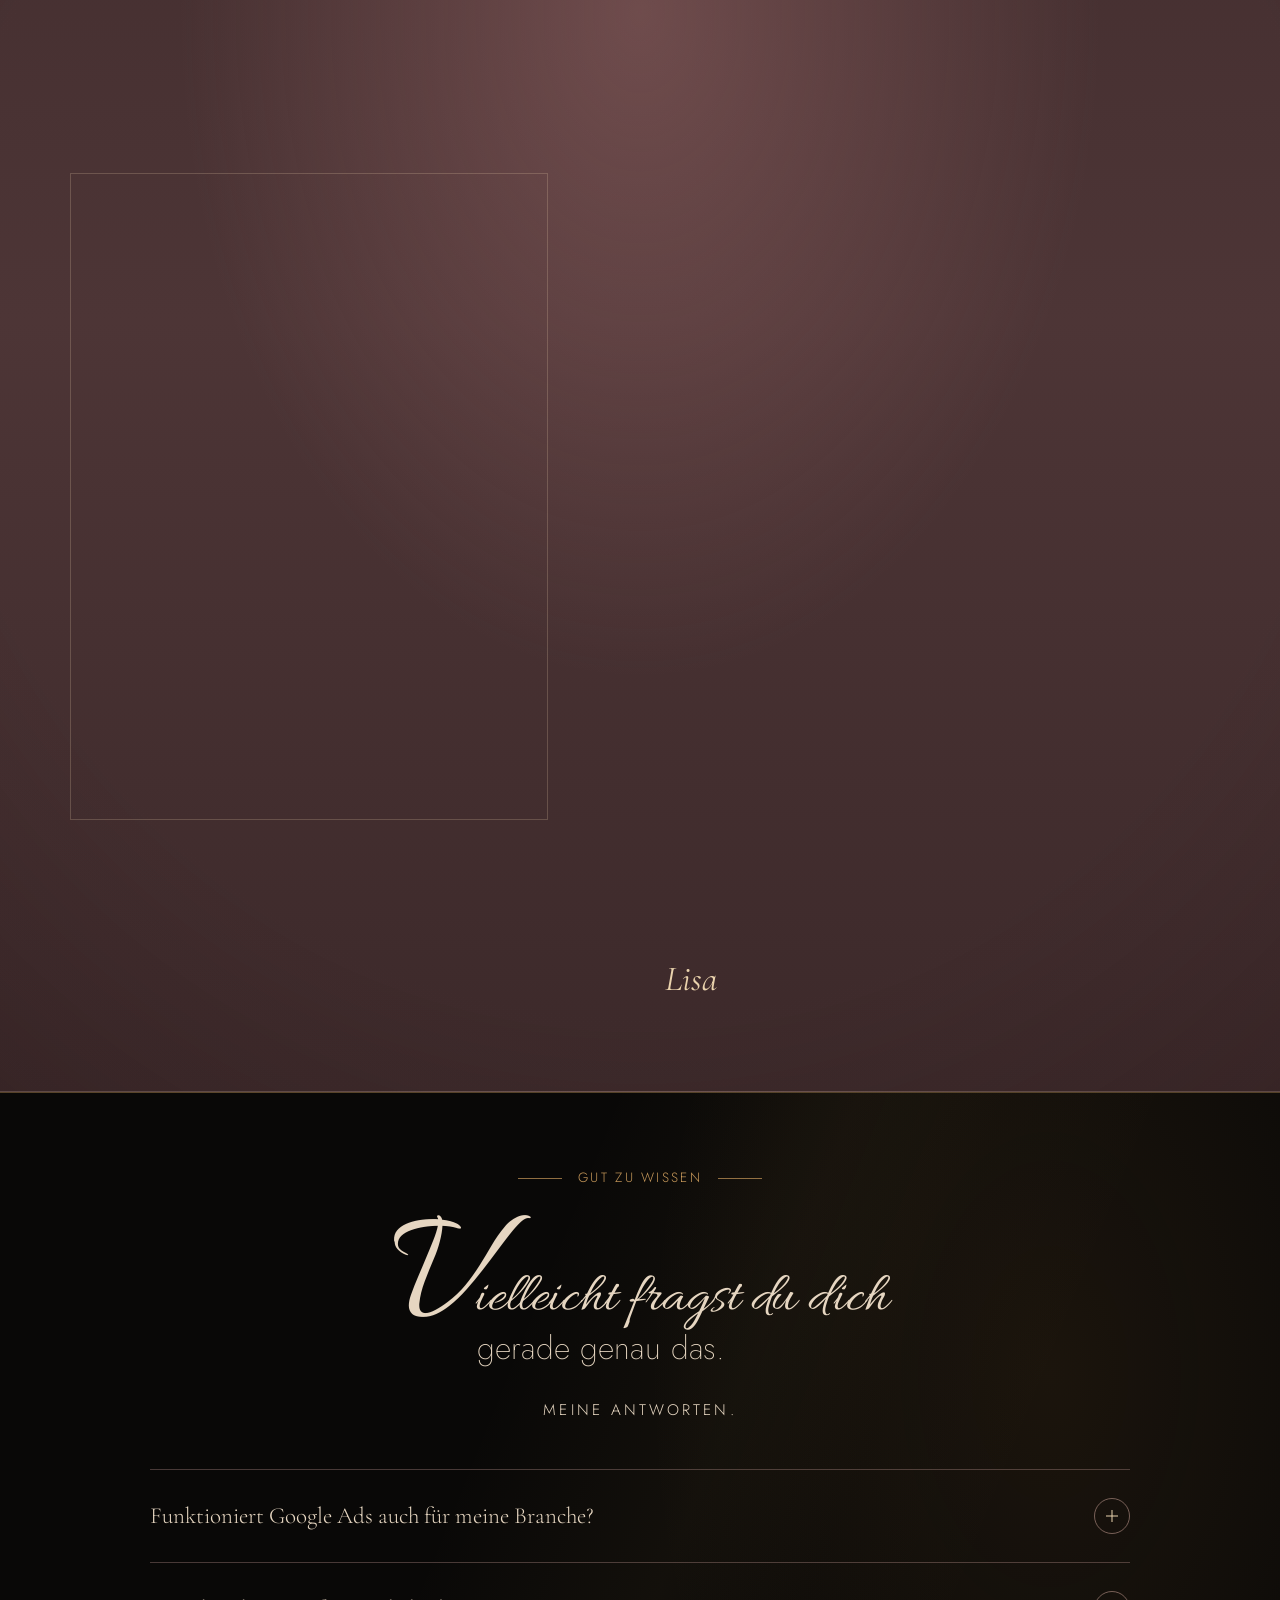
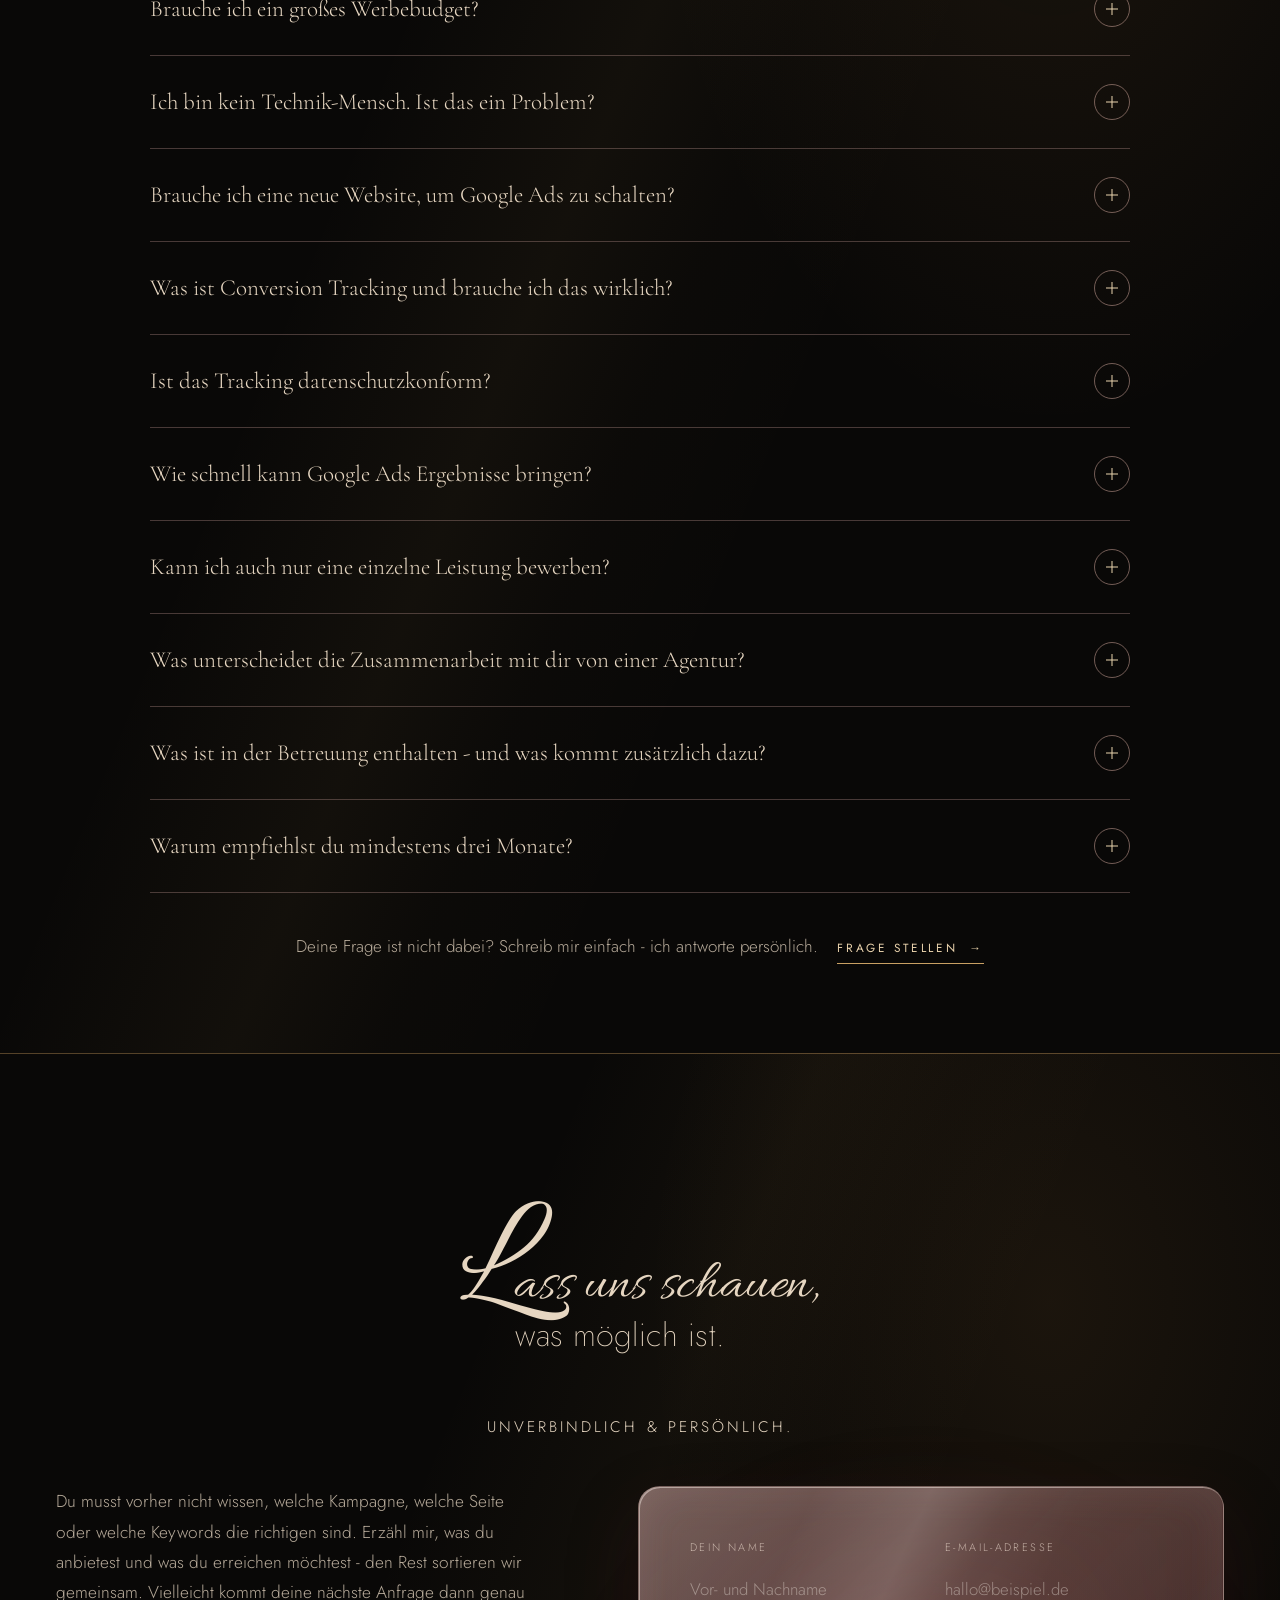
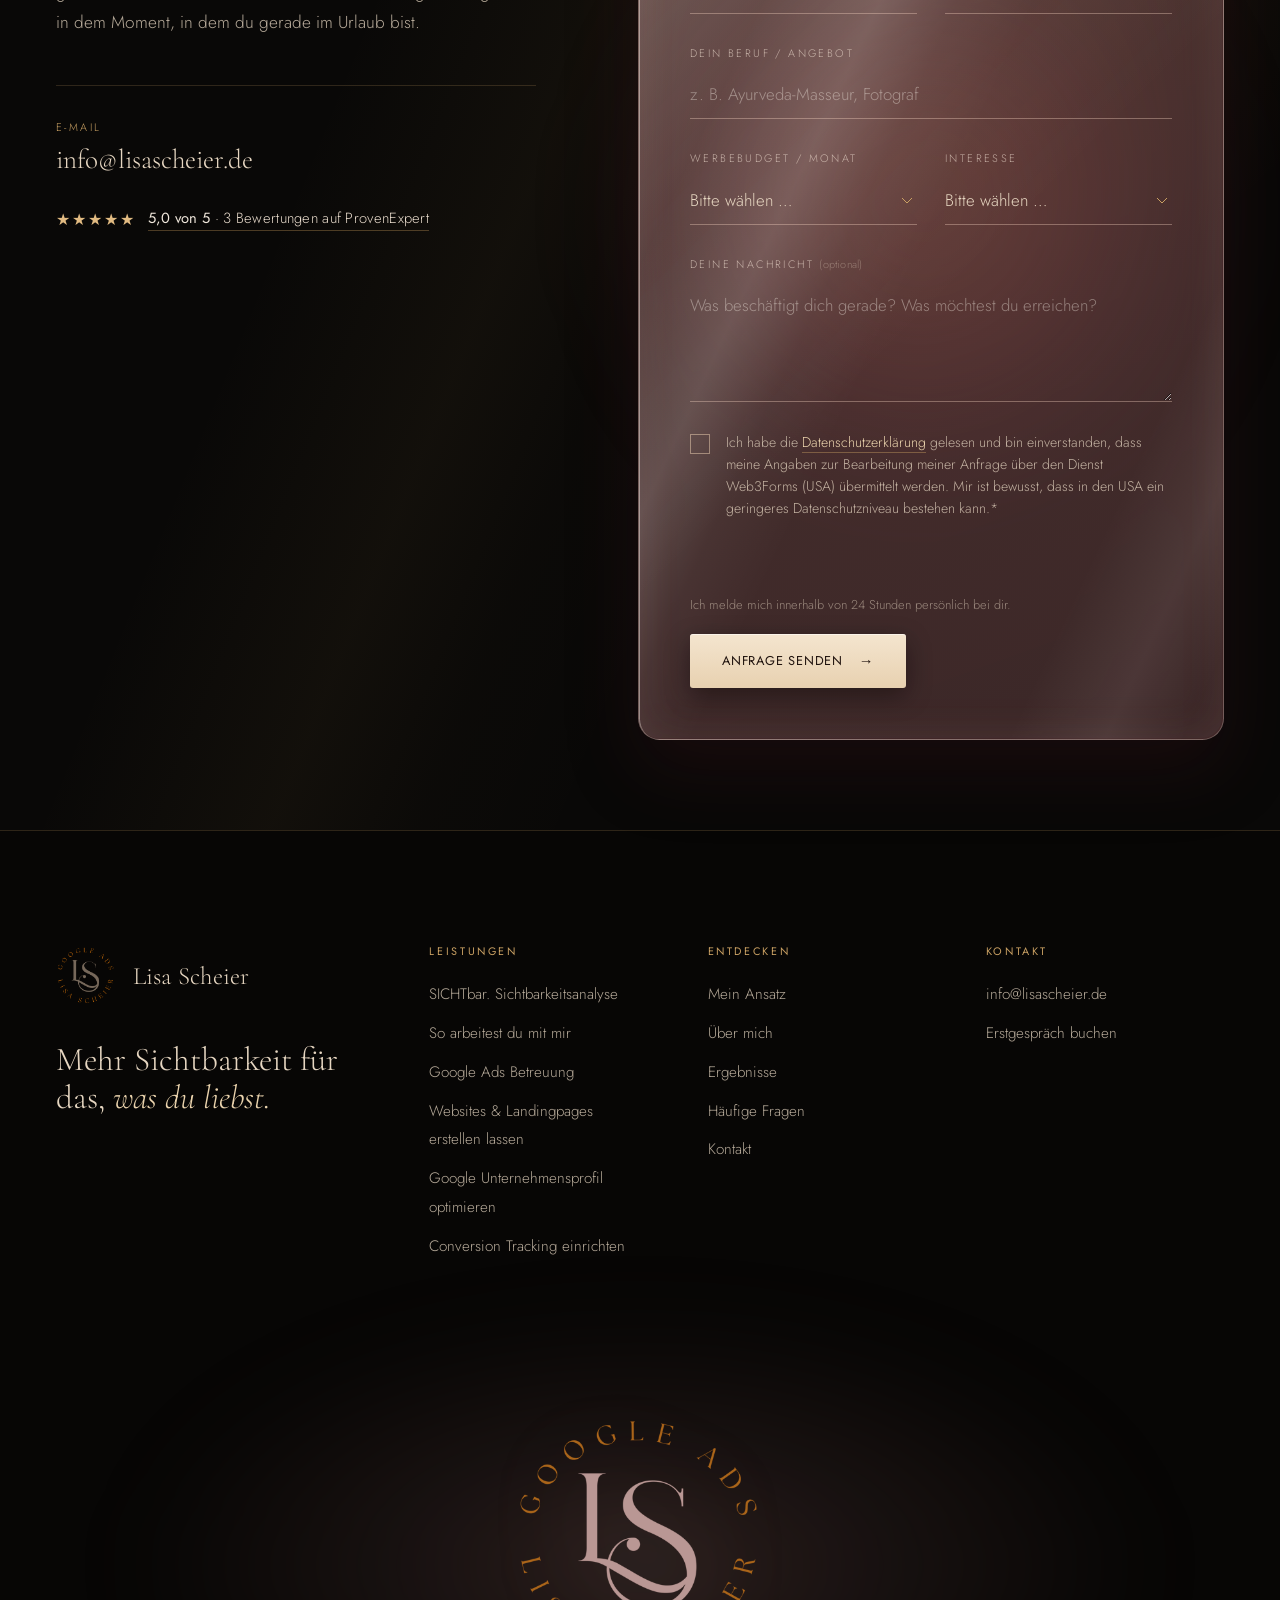
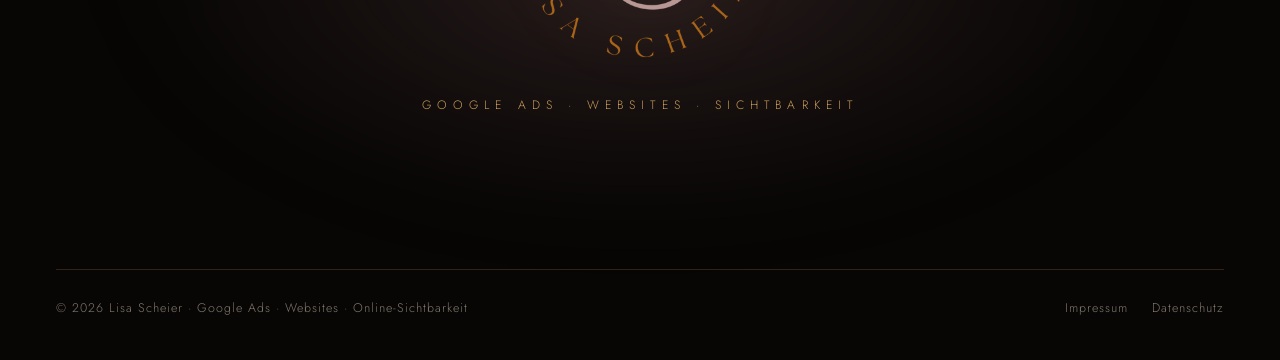
==== commit f204696a: "Fragen & Antworten, interne Links und Festpreis für Einstiegsangebote - Leistungsseiten: Frage-Antwo" ====
--- a/index.html
+++ b/index.html
@@ -22,10 +22,10 @@
 <link rel="preload" href="assets/fonts/jost-v20-latin-300.woff2" as="font" type="font/woff2" crossorigin>
 <link rel="preload" href="assets/fonts/allura.woff2" as="font" type="font/woff2" crossorigin>
 <link rel="preload" href="assets/fonts/allura.woff2" as="font" type="font/woff2" crossorigin>
-<link rel="stylesheet" href="assets/css/site.css?v=1792496892">
-<link rel="stylesheet" href="assets/css/variante-a.css?v=1792496892">
-<link rel="stylesheet" href="assets/css/variante-a-schwarz.css?v=1792496892">
-<link rel="preload" href="assets/img/lisa-hero.webp?v=1792496892" as="image">
+<link rel="stylesheet" href="assets/css/site.css?v=1792573782">
+<link rel="stylesheet" href="assets/css/variante-a.css?v=1792573782">
+<link rel="stylesheet" href="assets/css/variante-a-schwarz.css?v=1792573782">
+<link rel="preload" href="assets/img/lisa-hero.webp?v=1792573782" as="image">
 <script type="application/ld+json">{"@context": "https://schema.org", "@type": "ProfessionalService", "name": "Lisa Scheier - Google Ads & Online-Sichtbarkeit", "url": "https://lisascheier.de/", "image": "https://lisascheier.de/assets/img/vorschau-social.jpg", "logo": "https://lisascheier.de/assets/img/logo.png", "email": "info@lisascheier.de", "founder": {"@type": "Person", "name": "Lisa Scheier", "jobTitle": "Freiberufliche Google Ads Beraterin"}, "address": {"@type": "PostalAddress", "streetAddress": "Hintere Straße 19", "postalCode": "75446", "addressLocality": "Wiernsheim", "addressRegion": "Baden-Württemberg", "addressCountry": "DE"}, "areaServed": ["DE", "AT", "CH"], "knowsAbout": ["Google Ads", "Conversion Tracking", "Websites", "Landingpages", "Google Unternehmensprofil"], "makesOffer": [{"@type": "Offer", "name": "SICHTbar. Sichtbarkeitsanalyse"}, {"@type": "Offer", "name": "Google Ads Check"}, {"@type": "Offer", "name": "Landingpage"}, {"@type": "Offer", "name": "Website"}, {"@type": "Offer", "name": "Google Ads Setup"}, {"@type": "Offer", "name": "Google Ads Betreuung"}, {"@type": "Offer", "name": "Google Unternehmensprofil Einrichtung"}, {"@type": "Offer", "name": "Conversion Tracking"}]}</script>
 <script type="application/ld+json">{"@context": "https://schema.org", "@type": "FAQPage", "mainEntity": [{"@type": "Question", "name": "Funktioniert Google Ads auch für meine Branche?", "acceptedAnswer": {"@type": "Answer", "text": "Wenn Menschen bei Google aktiv nach einer Leistung wie deiner suchen, kann Google Ads sehr interessant sein. Ob genügend Nachfrage vorhanden ist und Werbung für dein konkretes Angebot sinnvoll ist, schaue ich mir aber vorher an."}}, {"@type": "Question", "name": "Brauche ich ein großes Werbebudget?", "acceptedAnswer": {"@type": "Answer", "text": "Nicht unbedingt. Wie viel Budget sinnvoll ist, hängt unter anderem von deiner Branche, deinem Standort, den Suchbegriffen und dem Wettbewerb ab. Als grobe Orientierung würde ich mit einem Werbebudget von mindestens 300 € im Monat starten - bei manchen Angeboten kann aber auch mehr notwendig sein."}}, {"@type": "Question", "name": "Ich bin kein Technik-Mensch. Ist das ein Problem?", "acceptedAnswer": {"@type": "Answer", "text": "Nein. Dein Google Ads Konto erstellst du selbst, aber dabei lasse ich dich nicht allein. Du bekommst von mir eine schriftliche Schritt-für-Schritt-Anleitung und ein Video, das dich durch die Einrichtung führt. Vorwissen brauchst du dafür nicht."}}, {"@type": "Question", "name": "Brauche ich eine neue Website, um Google Ads zu schalten?", "acceptedAnswer": {"@type": "Answer", "text": "Nicht unbedingt. Entscheidend ist, wie gut deine Seite deine Kunden führt und was nach dem Klick passiert. Lädt sie schnell, funktioniert sie auf dem Handy und führt sie klar zur Buchung, kann sie bleiben. Wenn nicht, bezahlst du für Klicks, die einfach verpuffen. Das schaue ich mir vorher an. Oft ist eine Landingpage für genau die Leistung, die du bewerben möchtest, die bessere Wahl."}}, {"@type": "Question", "name": "Was ist Conversion Tracking und brauche ich das wirklich?", "acceptedAnswer": {"@type": "Answer", "text": "Ja. Ohne Tracking weiß Google nicht, welche Klicks zu Anfragen führen. Dann wird auf Klicks optimiert statt auf Buchungen. Mit Tracking messen wir zum Beispiel Formularanfragen, Anrufe oder Klicks auf deinen Buchungsbutton. So siehst du, was dein Werbebudget wirklich bringt, und musst dich nicht auf dein Bauchgefühl verlassen."}}, {"@type": "Question", "name": "Ist das Tracking datenschutzkonform?", "acceptedAnswer": {"@type": "Answer", "text": "Ich richte das Tracking so ein, dass es erst aktiv wird, wenn deine Besucher im Cookie-Banner zustimmen. Eine Rechtsberatung ersetze ich allerdings nicht. Deine Datenschutzerklärung solltest du deshalb rechtlich prüfen lassen."}}, {"@type": "Question", "name": "Wie schnell kann Google Ads Ergebnisse bringen?", "acceptedAnswer": {"@type": "Answer", "text": "Erste Klicks können direkt nach dem Start einer Kampagne entstehen. Wann daraus die ersten Anfragen oder Buchungen werden, lässt sich allerdings nicht seriös versprechen. Deshalb schaue ich nicht nur darauf, ob die Anzeigen laufen, sondern wer klickt, welche Suchanfragen dahinterstecken und was danach auf deiner Seite passiert."}}, {"@type": "Question", "name": "Kann ich auch nur eine einzelne Leistung bewerben?", "acceptedAnswer": {"@type": "Answer", "text": "Ja. Du musst nicht dein komplettes Angebot über Google Ads bewerben. Manchmal ist es sogar interessanter, ganz gezielt eine bestimmte Leistung sichtbar zu machen - zum Beispiel Keramikimplantate beim Zahnarzt, Ayurveda-Massagen oder Hochzeitsfotografie. Entscheidend ist, was du stärker auslasten möchtest und wonach Menschen tatsächlich suchen. So planen wir vorausschauend, damit du nicht kurzfristig auf Anfragen hoffen musst, sondern im besten Fall schon im Voraus ausgebucht bist."}}, {"@type": "Question", "name": "Was unterscheidet die Zusammenarbeit mit dir von einer Agentur?", "acceptedAnswer": {"@type": "Answer", "text": "Bei mir landest du nicht nach dem Erstgespräch bei irgendeinem Account Manager. Du arbeitest direkt mit mir. Deshalb betreue ich bewusst nur wenige Kunden gleichzeitig. Und weil ich selbst aus dem Gesundheitsbereich komme, kenne ich viele der Besonderheiten dieser Branche nicht nur aus der Google-Ads-Perspektive."}}, {"@type": "Question", "name": "Was ist in der Betreuung enthalten - und was kommt zusätzlich dazu?", "acceptedAnswer": {"@type": "Answer", "text": "Meine monatliche Betreuung und dein Werbebudget sind zwei getrennte Dinge. Das Werbebudget zahlst du direkt an Google. Dazu kommen meine Betreuung und - je nach Zusammenarbeit - die einmalige Einrichtung der Kampagne."}}, {"@type": "Question", "name": "Warum empfiehlst du mindestens drei Monate?", "acceptedAnswer": {"@type": "Answer", "text": "Weil ich Google Ads nicht nach ein paar Tagen beurteilen möchte. Nach dem Start sehen wir, welche Suchanfragen tatsächlich entstehen, welche Anzeigen funktionieren und was auf deiner Website passiert. Auf dieser Grundlage kann ich die Kampagne Schritt für Schritt weiter optimieren."}}]}</script>
 </head>
@@ -90,7 +90,7 @@
       <a class="hero__btn reveal" data-d="3" href="#kontakt">Jetzt sichtbarer werden <span aria-hidden="true">→</span></a>
       <a class="rating rating--hero reveal" href="https://www.provenexpert.com/de-de/lisa-scheier/" target="_blank" rel="noopener"><span class="rating__stars" aria-hidden="true">★★★★★</span><span class="rating__text"><strong>5,0</strong> · Echte Kundenbewertungen auf ProvenExpert</span></a>
     </div>
-    <div class="hero__eye" aria-hidden="true"><img src="assets/img/lisa-hero.webp?v=1792496892" alt="" width="1677" height="938" fetchpriority="high"></div>
+    <div class="hero__eye" aria-hidden="true"><img src="assets/img/lisa-hero.webp?v=1792573782" alt="" width="1677" height="938" fetchpriority="high"></div>
     <p class="hero__note reveal" data-d="3">Mehr<br>Sichtbarkeit<br>für das,<br>was du liebst.</p>
   </div>
 </section>
@@ -114,7 +114,7 @@
       <h2 class="stitle reveal" data-d="1" id="problem-h" aria-label="Gesehen werden das andere."><span class="stitle__script" aria-hidden="true"><span class="stitle__big">G</span><span class="stitle__word">esehen werden</span></span> <span class="stitle__rest" aria-hidden="true">das andere.</span></h2>
     </div>
     <div class="problem__grid">
-      <div class="problem__figure problem__figure--photo reveal-img"><img src="assets/img/lisa-gesehen-bordeaux.webp?v=1792496892" alt="Lisa Scheier" loading="lazy" width="1086" height="1448"><span class="problem__arc"><span class="problem__caption">Strategie<br>Sichtbarkeit<br>Ergebnisse</span></span></div>
+      <div class="problem__figure problem__figure--photo reveal-img"><img src="assets/img/lisa-gesehen-bordeaux.webp?v=1792573782" alt="Lisa Scheier" loading="lazy" width="1086" height="1448"><span class="problem__arc"><span class="problem__caption">Strategie<br>Sichtbarkeit<br>Ergebnisse</span></span></div>
       <div>
         <p class="lead reveal" data-d="2"><strong>Du bist Experte in deinem Gebiet.</strong> Deine Kunden wissen das längst - und kommen immer wieder.</p>
         <ul class="points">
@@ -167,7 +167,7 @@
       <div class="flow__step" aria-hidden="true"><span class="n">02</span><h3>Interesse wecken</h3><p>Deine Anzeige spricht die richtigen Menschen an und macht neugierig.</p></div>
       <svg class="flow__arrow" viewBox="0 0 60 16" aria-hidden="true"><path d="M1 8h56M49 1l8 7-8 7"/></svg>
       <article class="flow__card flow__card--site reveal" data-d="2" role="listitem">
-        <img src="assets/img/beispiel-website.webp?v=1792496892" alt="Beispiel einer Website für Ernährungsberatung auf einem Laptop" loading="lazy" width="688" height="800">
+        <img src="assets/img/beispiel-website.webp?v=1792573782" alt="Beispiel einer Website für Ernährungsberatung auf einem Laptop" loading="lazy" width="688" height="800">
       </article>
       <div class="flow__step" aria-hidden="true"><span class="n">03</span><h3>Vertrauen aufbauen</h3><p>Deine Website zeigt, was dich besonders macht - und warum du die richtige Wahl bist.</p></div>
       <svg class="flow__arrow" viewBox="0 0 60 16" aria-hidden="true"><path d="M1 8h56M49 1l8 7-8 7"/></svg>
@@ -206,21 +206,21 @@
     </ul>
     <div class="testis testis--3">
       <figure class="testi reveal">
-        <div class="testi__shot"><span class="testi__bar" aria-hidden="true"><i></i><i></i><i></i><em>Funnel &amp; Google Ads</em></span><span class="testi__screen"><img src="assets/img/projekt-martina.webp?v=1792496892" alt="Beispielprojekt: Website von Martina Lau" loading="lazy" width="900" height="5032" style="--shift:-88.82%"></span></div>
+        <div class="testi__shot"><span class="testi__bar" aria-hidden="true"><i></i><i></i><i></i><em>Funnel &amp; Google Ads</em></span><span class="testi__screen"><img src="assets/img/projekt-martina.webp?v=1792573782" alt="Beispielprojekt: Website von Martina Lau" loading="lazy" width="900" height="5032" style="--shift:-88.82%"></span></div>
         <p class="testi__result"><strong>200 Leads</strong><span>in 4 Wochen über Google Ads</span></p>
         <span class="testi__mark" aria-hidden="true">„</span>
         <blockquote><p>Die Zusammenarbeit mit Lisa Scheier beim Aufbau unseres Funnels und der Betreuung meiner Google Ads ist einfach herausragend! Sie arbeitet unglaublich gewissenhaft, setzt Dinge super schnell um und denkt strategisch mit, statt nur ‚abzuarbeiten'. Man merkt in jedem Schritt ihre absolute Verlässlichkeit und Professionalität. Wer seine Reichweite skalieren und sein Kundenwachstum messbar beschleunigen möchte, für den ist Lisa eine absolute Herzensempfehlung!</p></blockquote>
         <figcaption><span class="testi__avatar" aria-hidden="true">ML</span><span><strong>Martina Lau</strong><small>Gesundheitsberatung</small></span></figcaption>
       </figure>
       <figure class="testi reveal" data-d="1">
-        <div class="testi__shot"><span class="testi__bar" aria-hidden="true"><i></i><i></i><i></i><em>Website-Funnel &amp; Google Ads</em></span><span class="testi__screen"><img src="assets/img/projekt-ursula.webp?v=1792496892" alt="Beispielprojekt: Website von Ursula Winkler" loading="lazy" width="900" height="5625" style="--shift:-90.0%"></span></div>
+        <div class="testi__shot"><span class="testi__bar" aria-hidden="true"><i></i><i></i><i></i><em>Website-Funnel &amp; Google Ads</em></span><span class="testi__screen"><img src="assets/img/projekt-ursula.webp?v=1792573782" alt="Beispielprojekt: Website von Ursula Winkler" loading="lazy" width="900" height="5625" style="--shift:-90.0%"></span></div>
         <p class="testi__result"><strong>2 Wochen</strong><span>bis zur ersten Coaching-Anfrage über Google Ads</span></p>
         <span class="testi__mark" aria-hidden="true">„</span>
         <blockquote><p>Wer nach einer Begleitung sucht, die fachliche Expertise mit tiefem Einfühlungsvermögen verbindet, ist bei Lisa genau richtig. Die Zusammenarbeit mit ihr war eine der besten Entscheidungen für mich und mein Business! Sie hat mich nicht nur professionell bei Google Ads unterstützt, sondern auch eine wunderschöne Landingpage kreiert, die meine Vision perfekt widerspiegelt. Sie ist eine wahre Brückenbauerin zwischen Herz und der äußeren Welt. Danke, liebe Lisa, für dein Feingefühl und deine großartige Arbeit!</p></blockquote>
         <figcaption><span class="testi__avatar" aria-hidden="true">UW</span><span><strong>Ursula Winkler</strong><small>Transformationscoaching</small></span></figcaption>
       </figure>
       <figure class="testi reveal" data-d="2">
-        <div class="testi__shot"><span class="testi__bar" aria-hidden="true"><i></i><i></i><i></i><em>Website &amp; Unternehmensprofil</em></span><span class="testi__screen"><img src="assets/img/projekt-christine.webp?v=1792496892" alt="Beispielprojekt: Website von Christine Rojek" loading="lazy" width="900" height="3396" style="--shift:-83.44%"></span></div>
+        <div class="testi__shot"><span class="testi__bar" aria-hidden="true"><i></i><i></i><i></i><em>Website &amp; Unternehmensprofil</em></span><span class="testi__screen"><img src="assets/img/projekt-christine.webp?v=1792573782" alt="Beispielprojekt: Website von Christine Rojek" loading="lazy" width="900" height="3396" style="--shift:-83.44%"></span></div>
         <p class="testi__result"><strong>Neu aufgebaut</strong><span>Website + Google-Unternehmensprofil</span></p>
         <span class="testi__mark" aria-hidden="true">„</span>
         <blockquote><p>Ich bin wirklich total zufrieden mit der Zusammenarbeit! Die Kommunikation war super unkompliziert und Lisa war jederzeit gut erreichbar. Ich fand es besonders schön, dass sie eigene Ideen eingebracht hat, gleichzeitig aber auch immer offen für meine Wünsche und Vorstellungen war. Ich würde sie jederzeit wieder beauftragen und kann sie wirklich von Herzen weiterempfehlen!</p></blockquote>
@@ -254,13 +254,14 @@
         <p class="findbar__desc">Du weißt, dass es online nicht richtig läuft, aber nicht, woran es liegt? Ich schaue mir an, ob du gefunden wirst, wer stattdessen gefunden wird und was passiert, wenn jemand bei dir landet. Du bekommst eine Bildschirm-Analyse mit Erklärung, deine drei größten Hebel, eine klare Empfehlung zur Umsetzung und eine persönliche Besprechung.</p>
       </div>
       <div class="findbar__side">
+        <p class="findbar__price"><strong>149 €</strong></p>
         <p class="service__note">Der Betrag wird angerechnet, wenn du innerhalb von 30 Tagen eine Leistung bei mir buchst. Finde ich keine drei konkreten Ansatzpunkte, mit denen du deine Sichtbarkeit und deinen Weg zur Anfrage verbessern kannst, zahlst du nichts.</p>
         <div class="findbar__btns"><a class="btn" href="#kontakt" data-paket="findbar">Analyse anfragen <span class="arr" aria-hidden="true">→</span></a><a class="link" href="sichtbar.html">Mehr erfahren <span aria-hidden="true">→</span></a></div>
       </div>
     </div>
     <div class="services">
       <a class="service reveal" data-d="0" href="websites-landingpages.html">
-        <div class="service__img"><img src="assets/img/leistung-websites.webp?v=1792496892" alt="" loading="lazy" width="758" height="504"></div>
+        <div class="service__img"><img src="assets/img/leistung-websites.webp?v=1792573782" alt="" loading="lazy" width="758" height="504"></div>
         <div class="service__body">
           <span class="service__idx">01</span>
           <h3>Websites &amp; Landingpages</h3>
@@ -270,7 +271,7 @@
         </div>
       </a>
       <a class="service reveal" data-d="1" href="google-ads.html">
-        <div class="service__img"><img src="assets/img/leistung-google-ads.webp?v=1792496892" alt="" loading="lazy" width="758" height="504"></div>
+        <div class="service__img"><img src="assets/img/leistung-google-ads.webp?v=1792573782" alt="" loading="lazy" width="758" height="504"></div>
         <div class="service__body">
           <span class="service__idx">02</span>
           <h3>Google Ads</h3>
@@ -280,7 +281,7 @@
         </div>
       </a>
       <a class="service reveal" data-d="0" href="google-unternehmensprofil.html">
-        <div class="service__img"><img src="assets/img/leistung-unternehmensprofil.webp?v=1792496892" alt="" loading="lazy" width="758" height="504"></div>
+        <div class="service__img"><img src="assets/img/leistung-unternehmensprofil.webp?v=1792573782" alt="" loading="lazy" width="758" height="504"></div>
         <div class="service__body">
           <span class="service__idx">03</span>
           <h3>Google Business Profil</h3>
@@ -290,7 +291,7 @@
         </div>
       </a>
       <a class="service reveal" data-d="1" href="conversion-tracking.html">
-        <div class="service__img"><img src="assets/img/leistung-tracking.webp?v=1792496892" alt="" loading="lazy" width="758" height="504"></div>
+        <div class="service__img"><img src="assets/img/leistung-tracking.webp?v=1792573782" alt="" loading="lazy" width="758" height="504"></div>
         <div class="service__body">
           <span class="service__idx">04</span>
           <h3>Conversion Tracking</h3>
@@ -318,7 +319,7 @@
     </header>
     <div class="about__grid">
       <div class="about__photo">
-        <figure class="reveal-img about__photo--color"><img src="assets/img/lisa-ueber-mich-bordeaux.webp?v=1792496892" alt="Lisa Scheier im bordeauxroten Kleid" loading="lazy" width="900" height="1200"></figure>
+        <figure class="reveal-img about__photo--color"><img src="assets/img/lisa-ueber-mich-bordeaux.webp?v=1792573782" alt="Lisa Scheier im bordeauxroten Kleid" loading="lazy" width="900" height="1200"></figure>
         <div class="about__stamp reveal" data-d="2">Zahlen &amp; Blick fürs Ganze</div>
       </div>
       <div class="about__copy">
@@ -407,10 +408,10 @@
         <ul>
           <li><a href="sichtbar.html">SICHTbar. Sichtbarkeitsanalyse</a></li>
           <li><a href="zusammenarbeit.html">So arbeitest du mit mir</a></li>
-          <li><a href="google-ads.html">Google Ads</a></li>
-          <li><a href="websites-landingpages.html">Websites &amp; Landingpages</a></li>
-          <li><a href="google-unternehmensprofil.html">Google Unternehmensprofil</a></li>
-          <li><a href="conversion-tracking.html">Conversion Tracking</a></li>
+          <li><a href="google-ads.html">Google Ads Betreuung</a></li>
+          <li><a href="websites-landingpages.html">Websites &amp; Landingpages erstellen lassen</a></li>
+          <li><a href="google-unternehmensprofil.html">Google Unternehmensprofil optimieren</a></li>
+          <li><a href="conversion-tracking.html">Conversion Tracking einrichten</a></li>
         </ul>
       </div>
       <div>
@@ -441,6 +442,6 @@
     </div>
   </div>
 </footer>
-<script src="assets/js/site.js?v=1792496892" defer></script>
+<script src="assets/js/site.js?v=1792573782" defer></script>
 </body>
 </html>
--- a/assets/css/site.css
+++ b/assets/css/site.css
@@ -1358,3 +1358,18 @@
 .booking__cal{position:relative}
 .booking__cal::before{content:"Kalender wird geladen …";position:absolute;top:120px;left:0;right:0;text-align:center;font-size:.8rem;letter-spacing:.17em;text-transform:uppercase;color:var(--ink-3)}
 .booking__cal iframe{position:relative;z-index:1}
+
+/* „Weitere Leistungen“: SICHTbar.-Kachel ohne Foto (Mauve + Goldlicht wie die SICHTbar.-Karte) */
+.more__thumb{position:relative;display:grid;place-items:center;width:120px;aspect-ratio:3/2;border-radius:10px;overflow:hidden;
+  background:radial-gradient(ellipse 80% 70% at 50% -10%,rgba(255,214,160,.55),rgba(255,190,120,.12) 55%,transparent 75%),linear-gradient(160deg,#8a5e5c 0%,#704a4a 50%,#5a3a3c 100%);
+  font-family:var(--serif);font-style:italic;font-weight:300;font-size:1.05rem;color:#f6e7d6;letter-spacing:.01em}
+.more__thumb::after{content:"";position:absolute;left:22%;right:22%;bottom:30%;height:1px;
+  background:linear-gradient(90deg,transparent,#f0d0a0,transparent);filter:drop-shadow(0 0 3px rgba(255,214,160,.9))}
+@media (max-width:720px){.more__thumb{width:88px;font-size:.85rem}}
+
+/* Fragen auf den Leistungsseiten: Frage ist eine echte Überschrift (h3) im Aufklapp-Element */
+.faq__q{display:inline;margin:0;font:inherit;color:inherit;letter-spacing:inherit;text-transform:inherit}
+.faq--page .faq__answer .textlink{white-space:nowrap}
+/* SICHTbar.-Karte Startseite: Festpreis */
+.findbar__price{margin:0 0 14px}
+.findbar__price strong{font-family:var(--serif);font-weight:300;font-size:2.6rem;line-height:1;color:#f0c894}
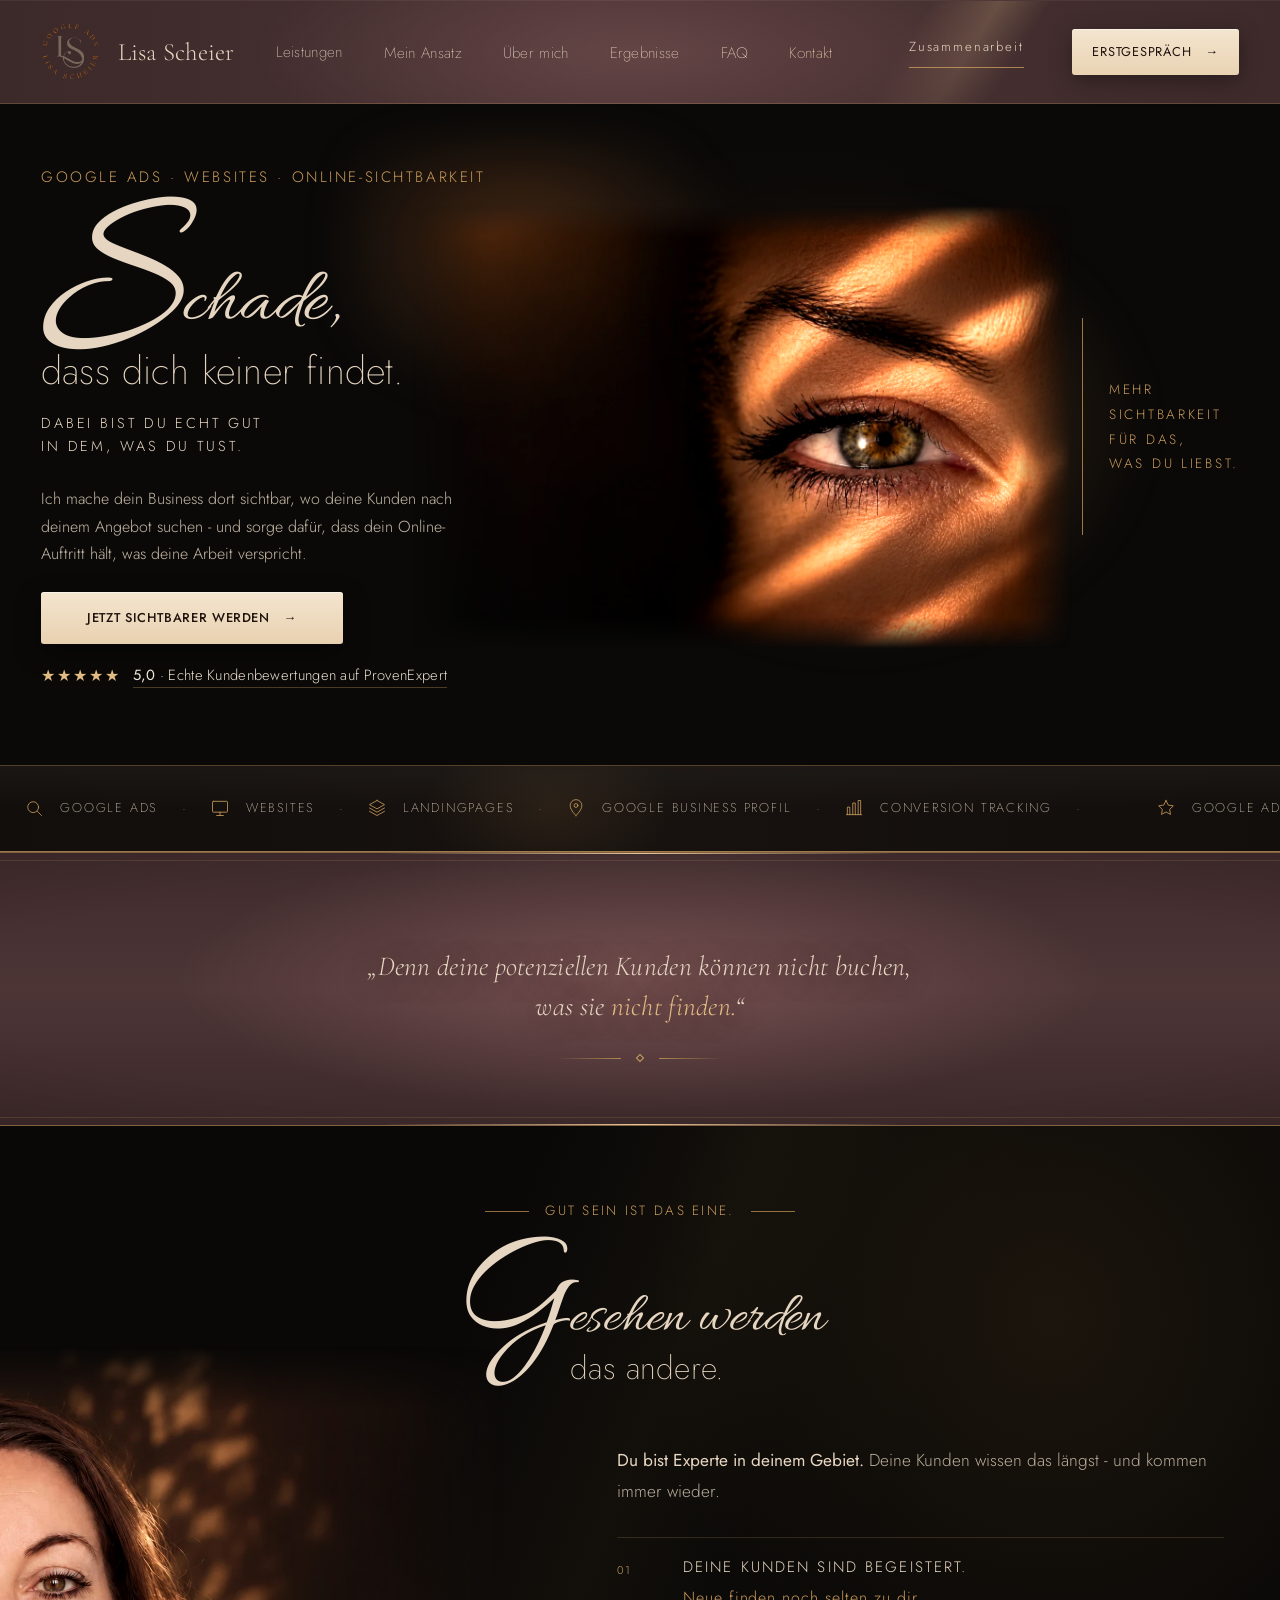
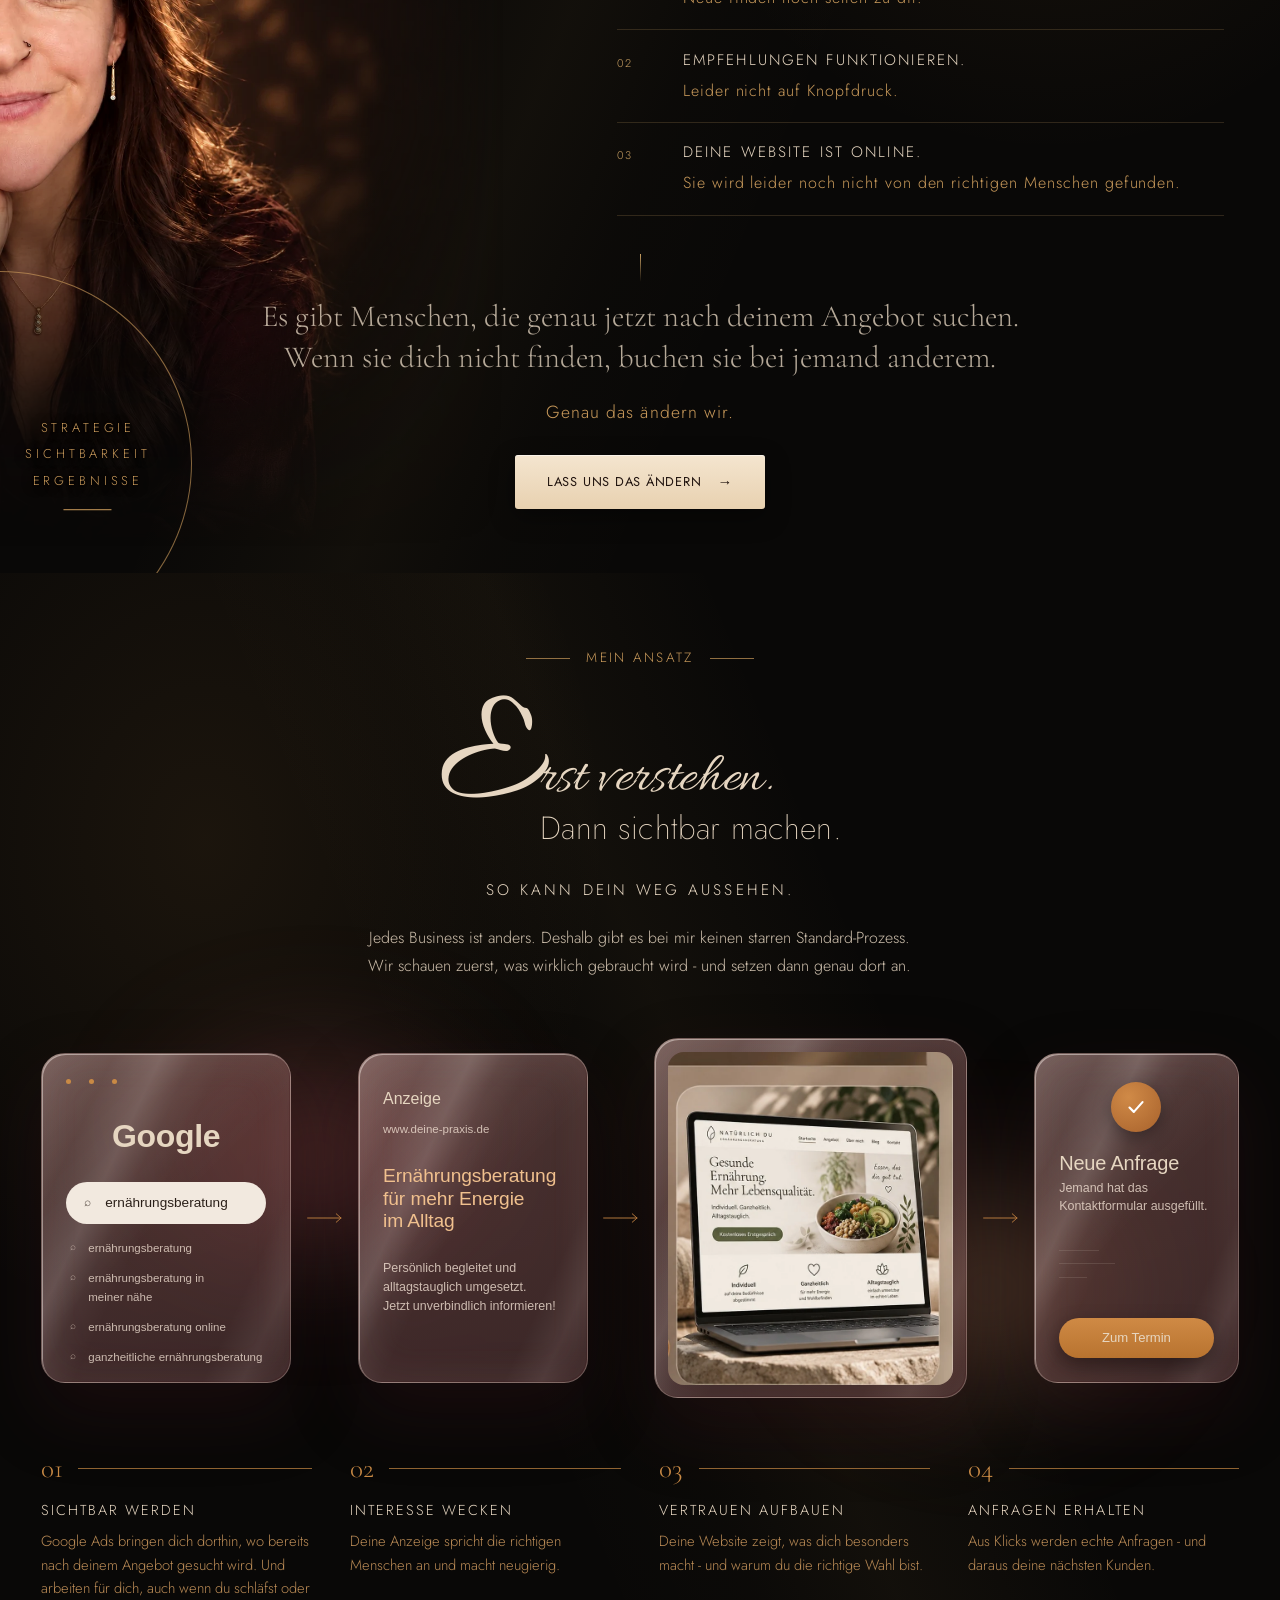
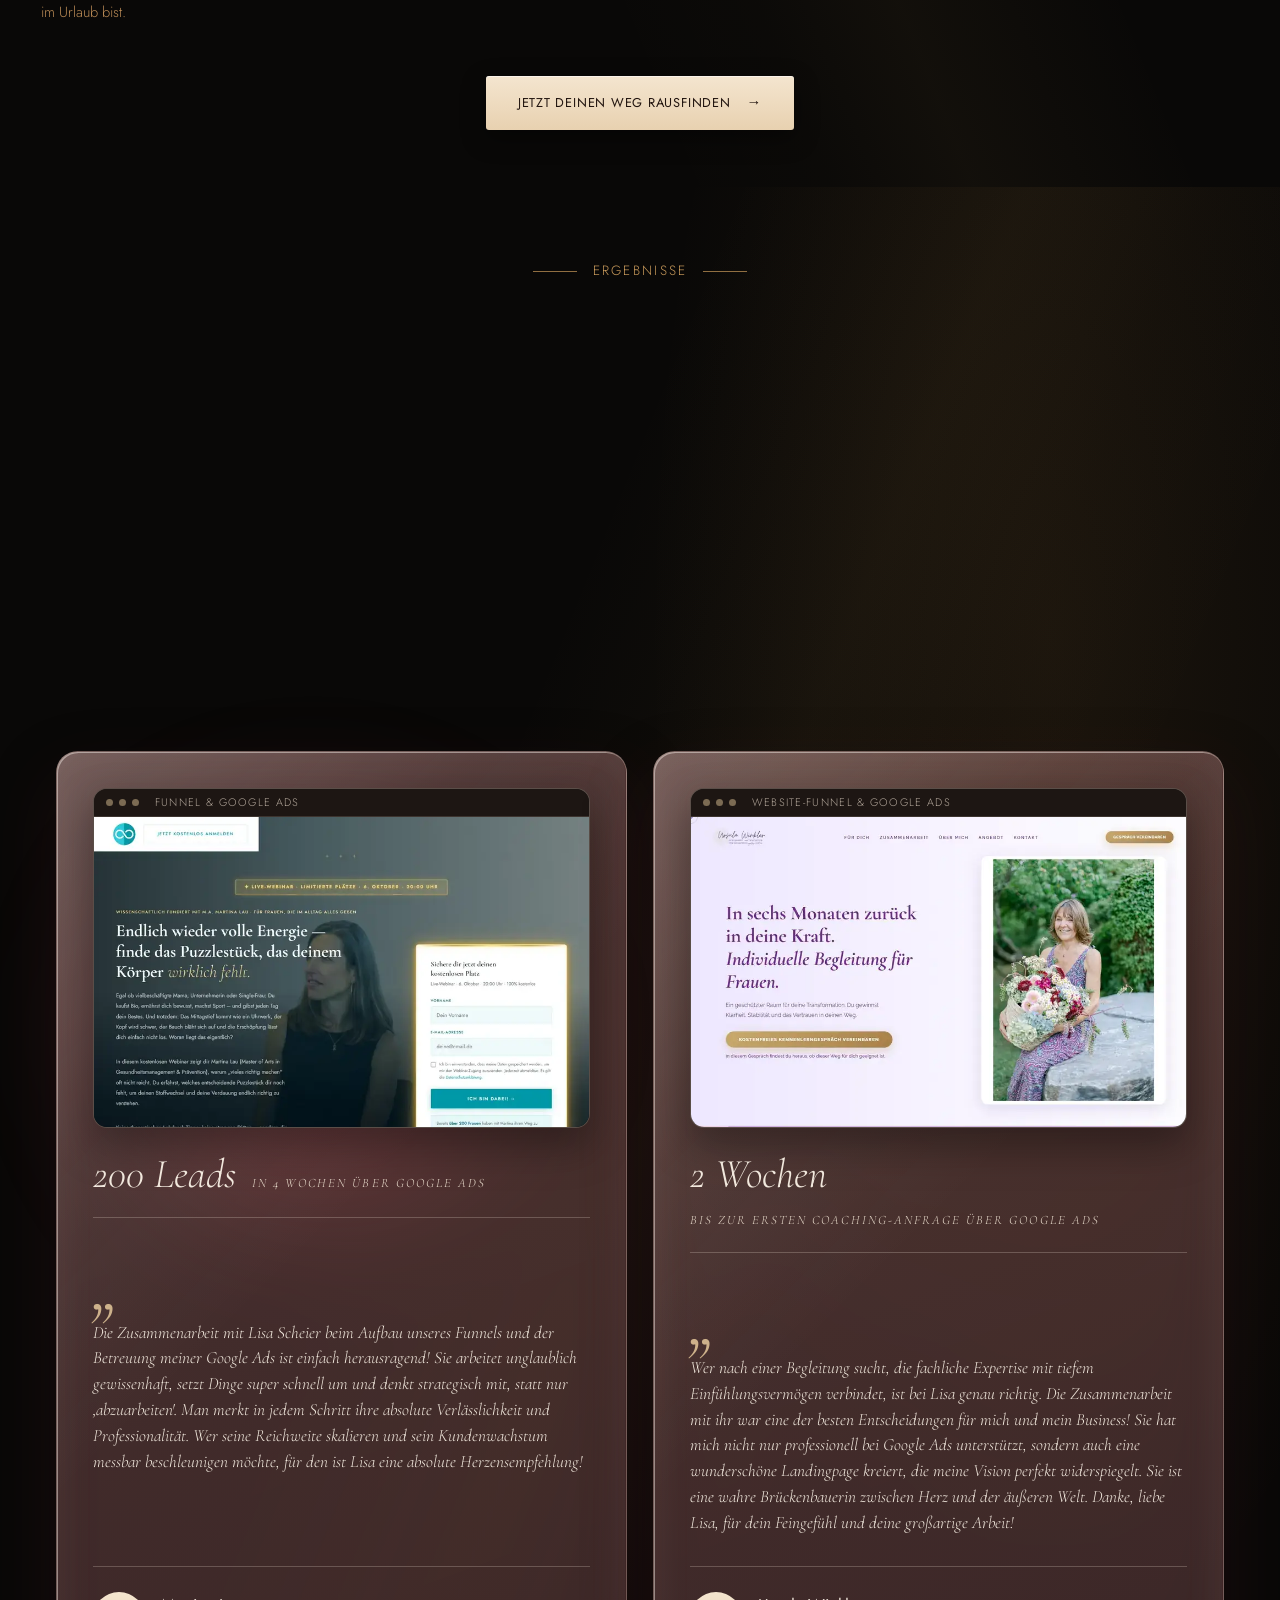
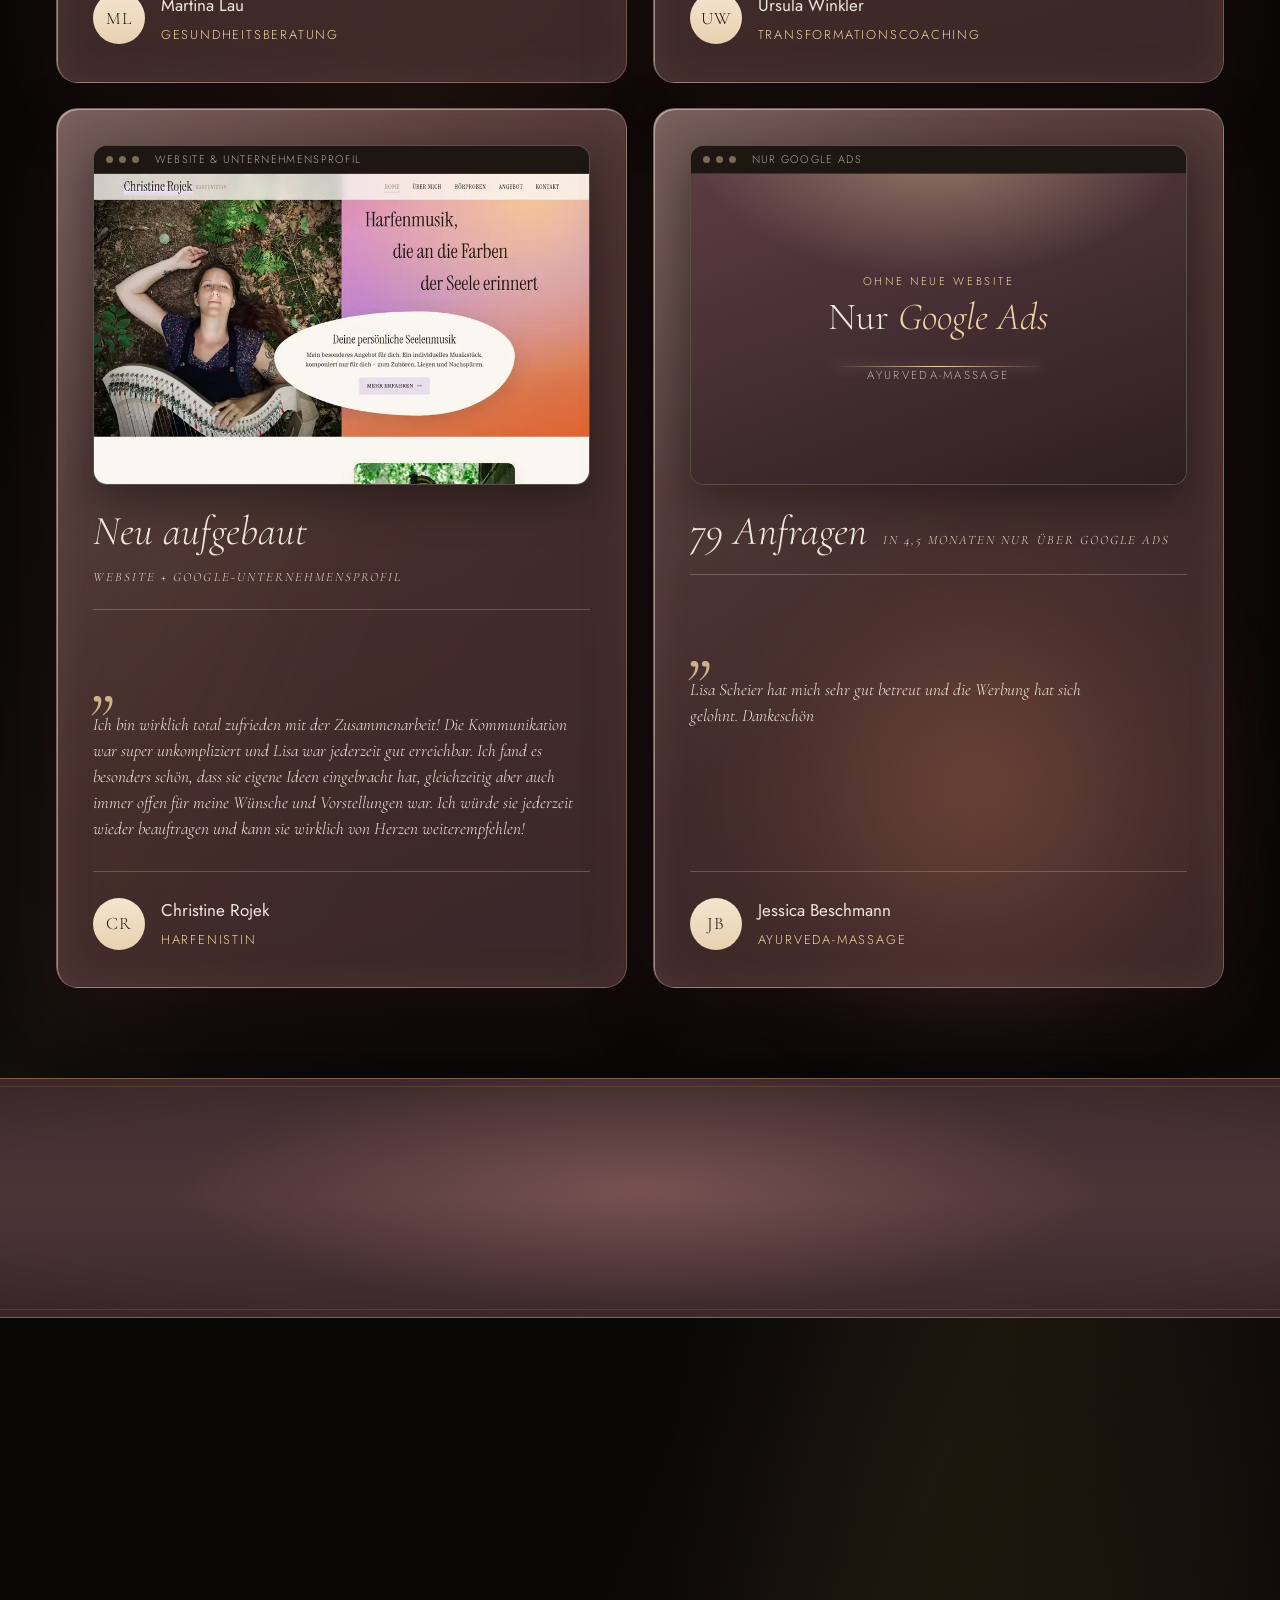
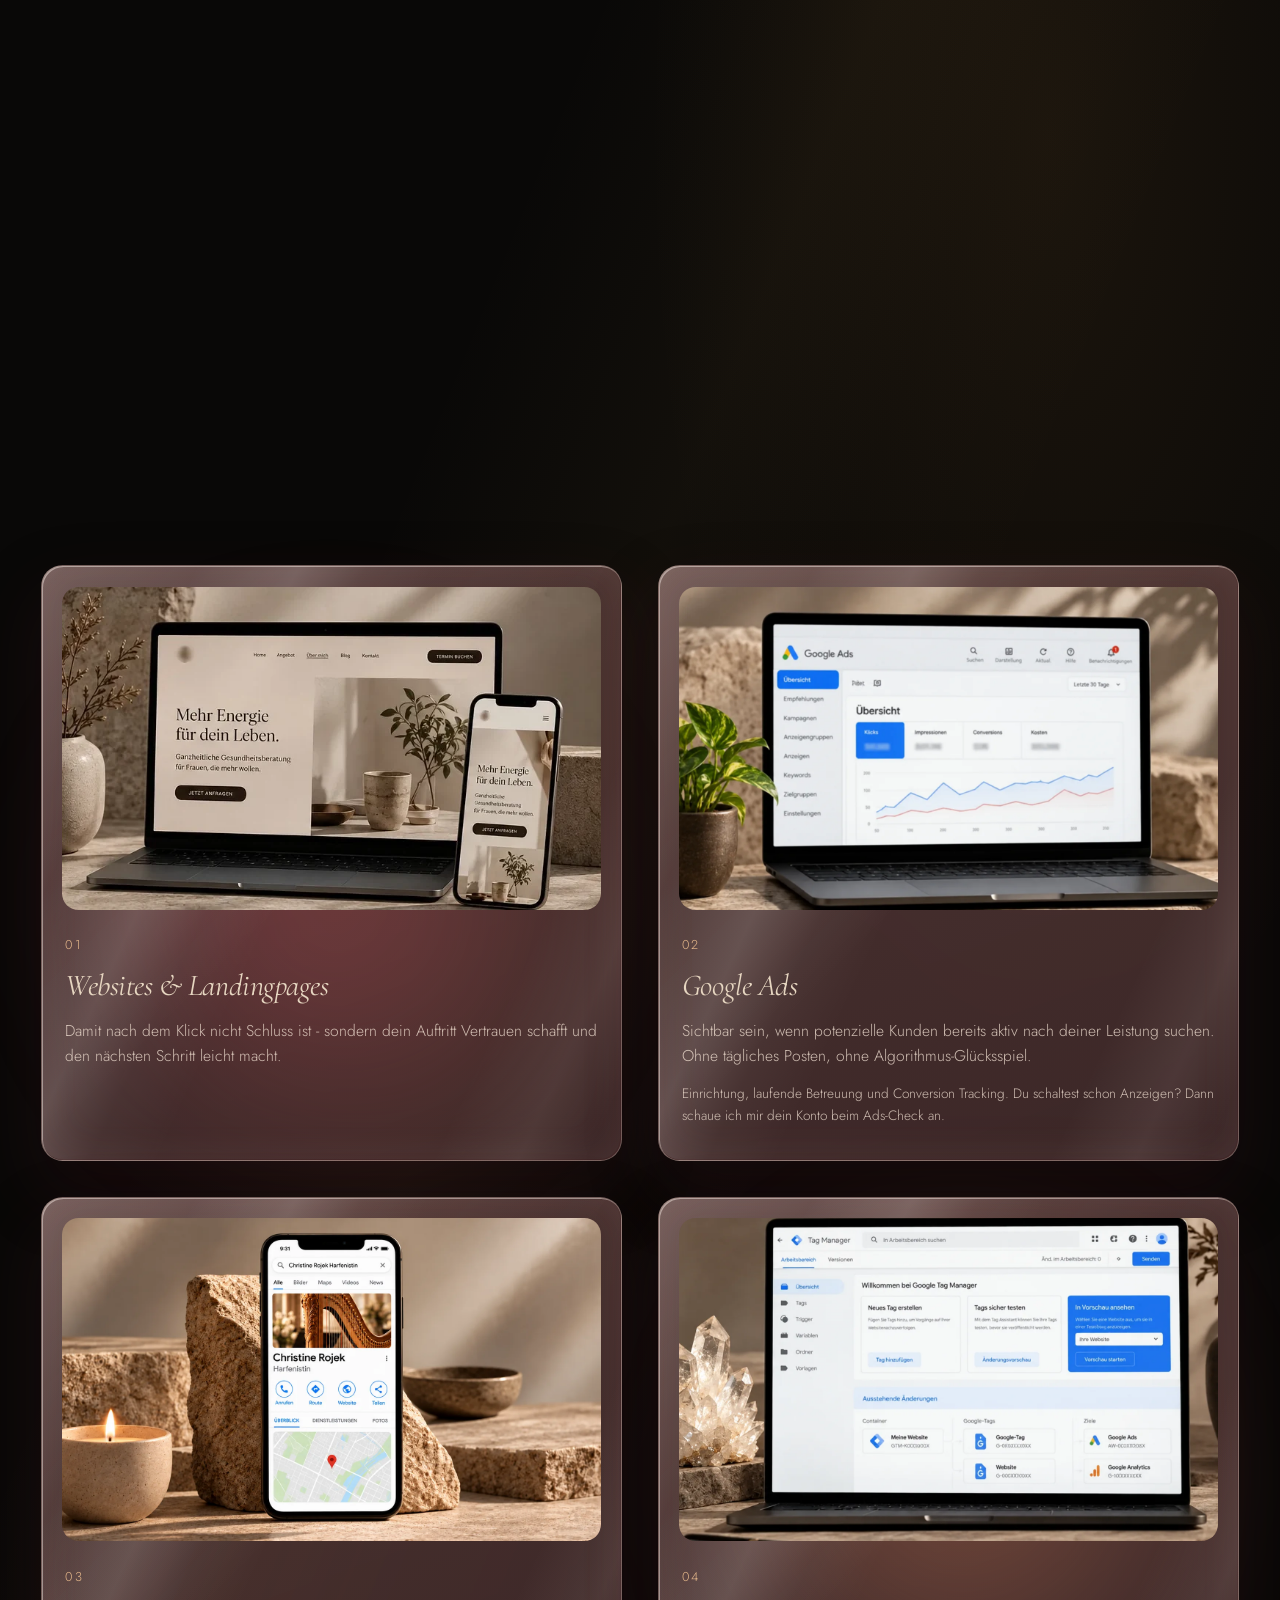
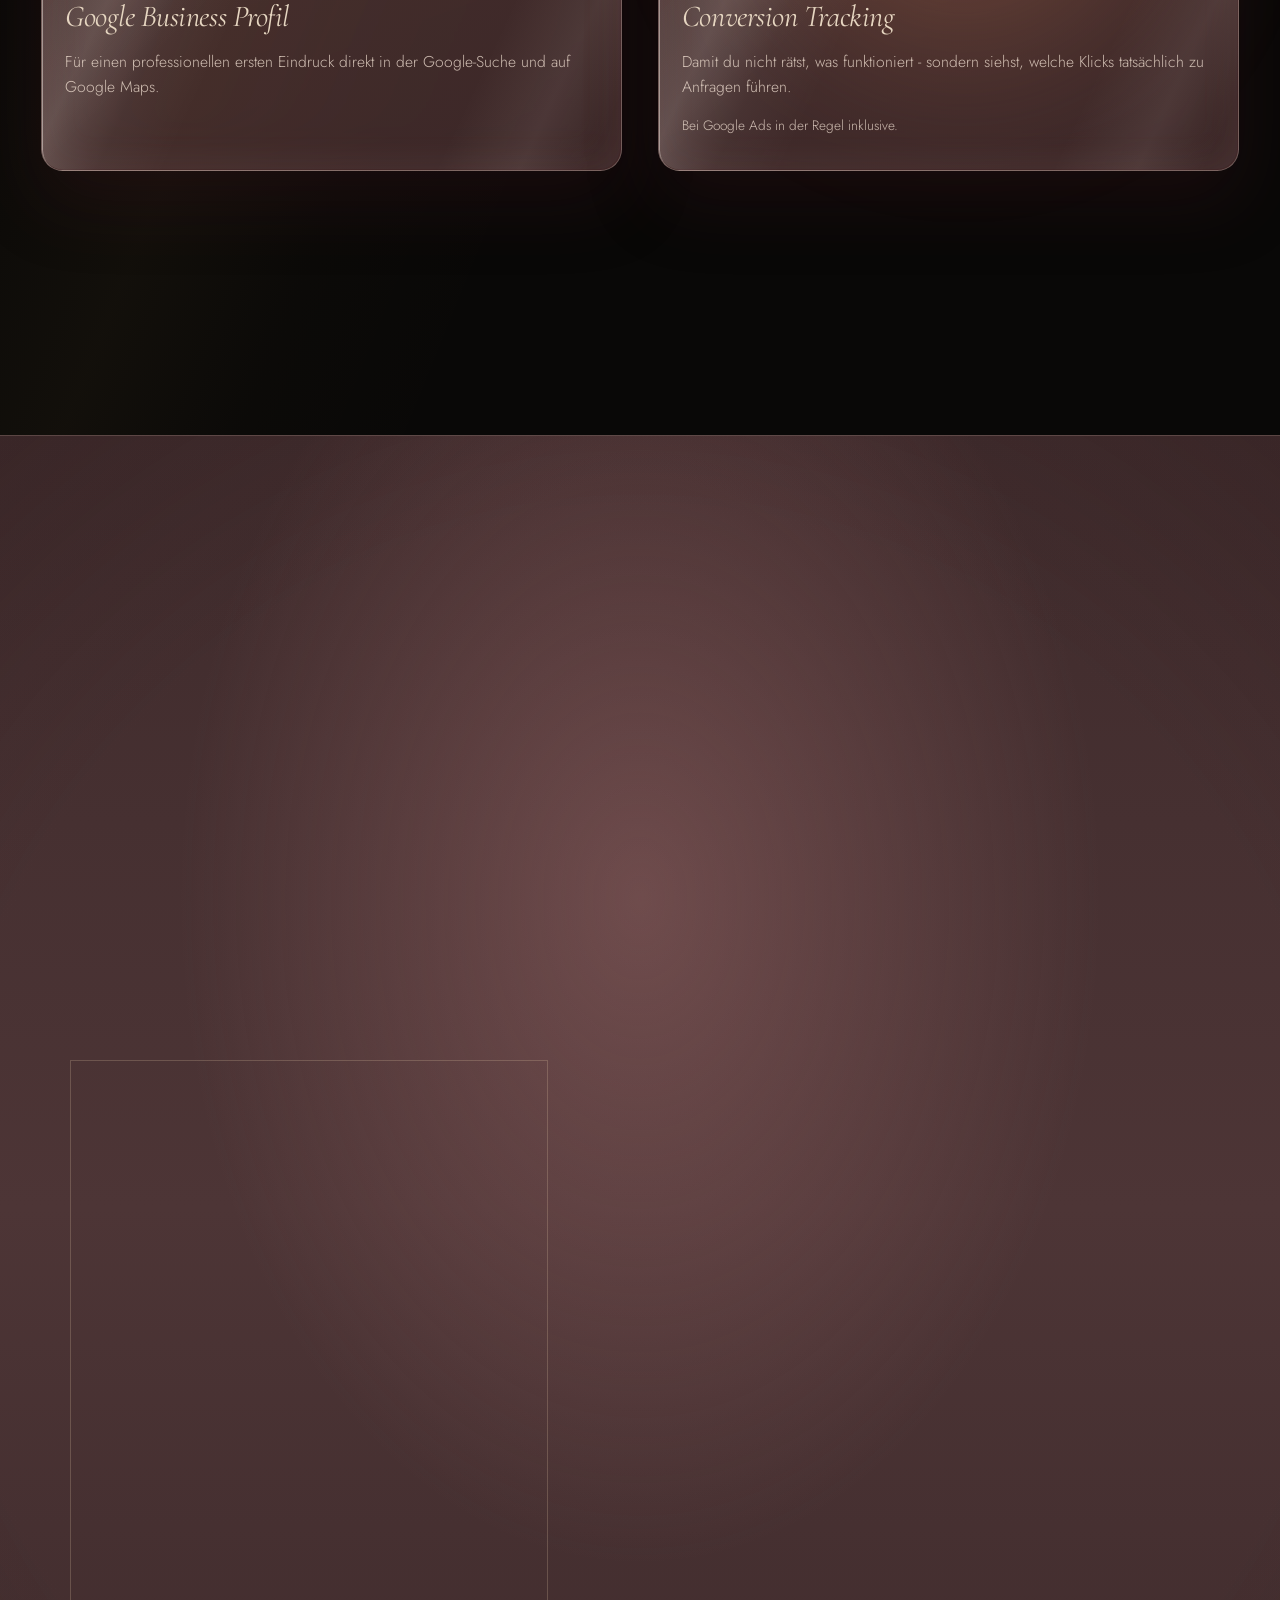
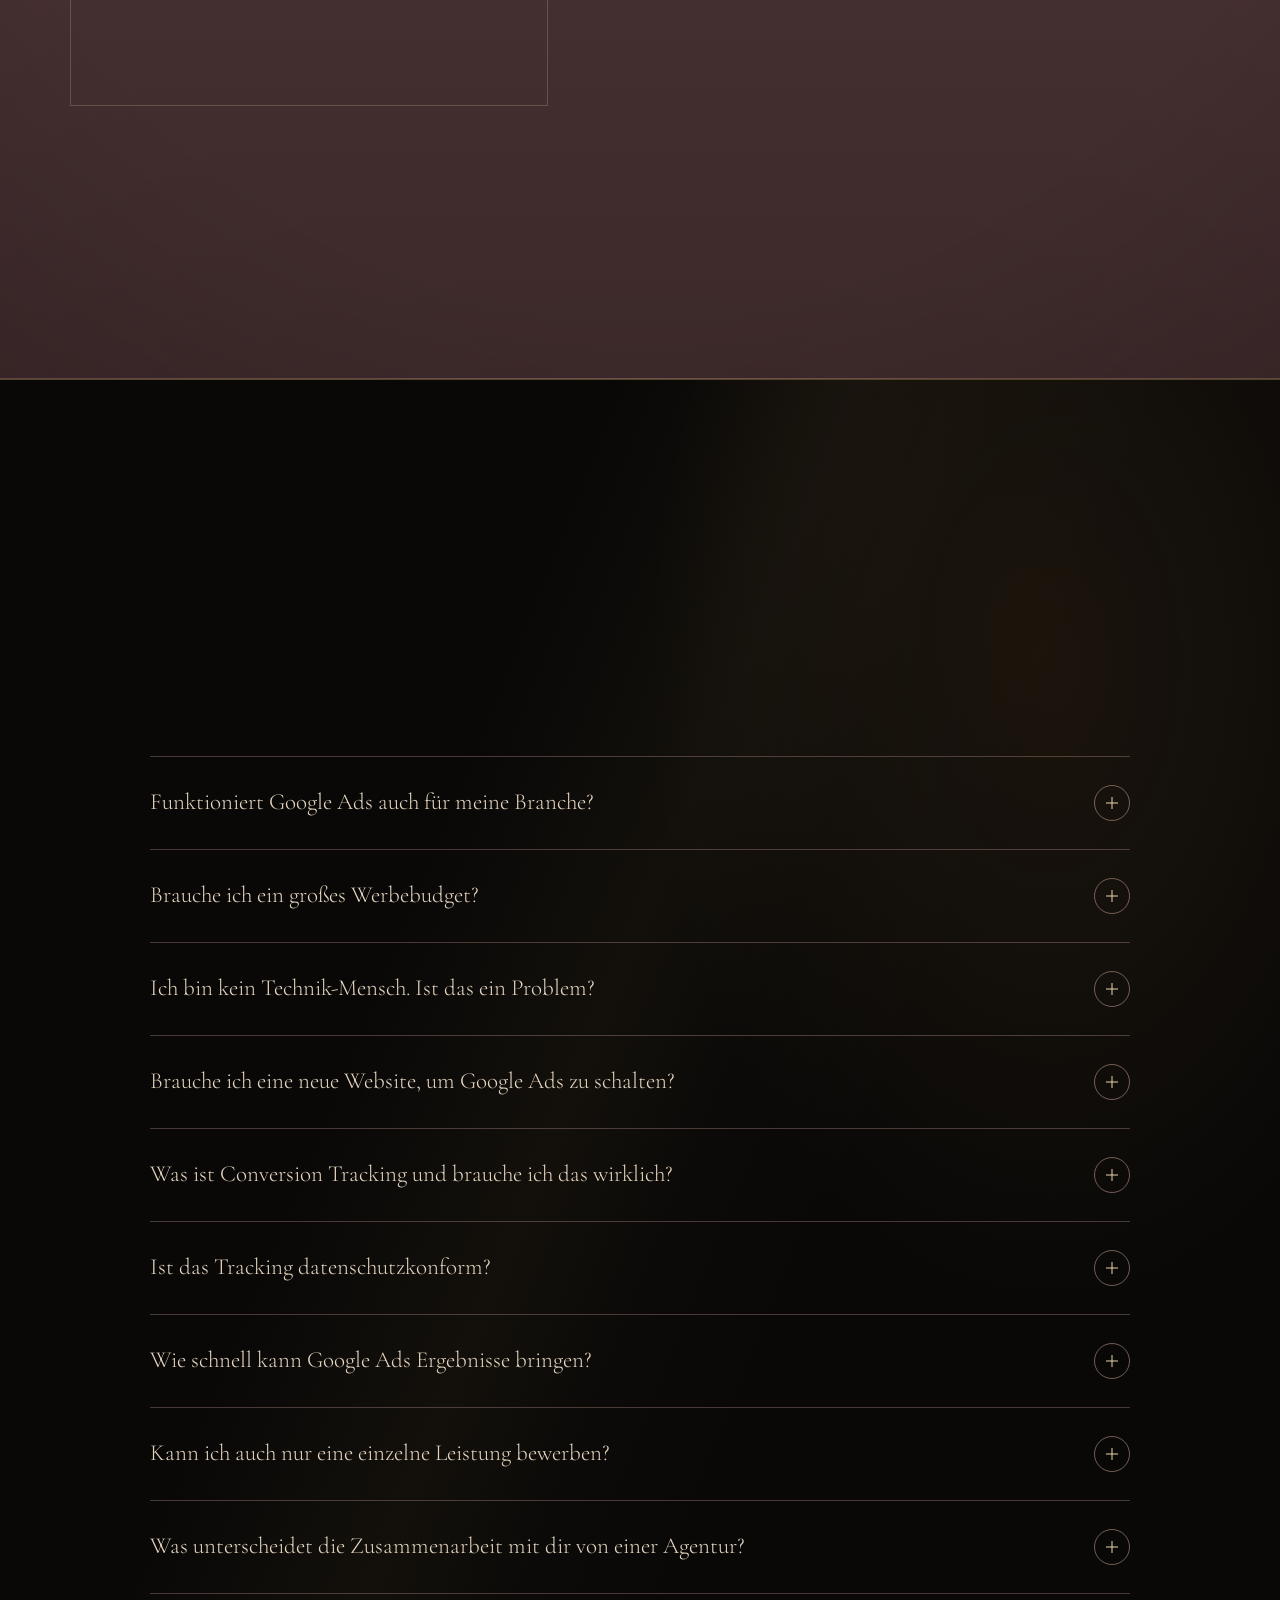
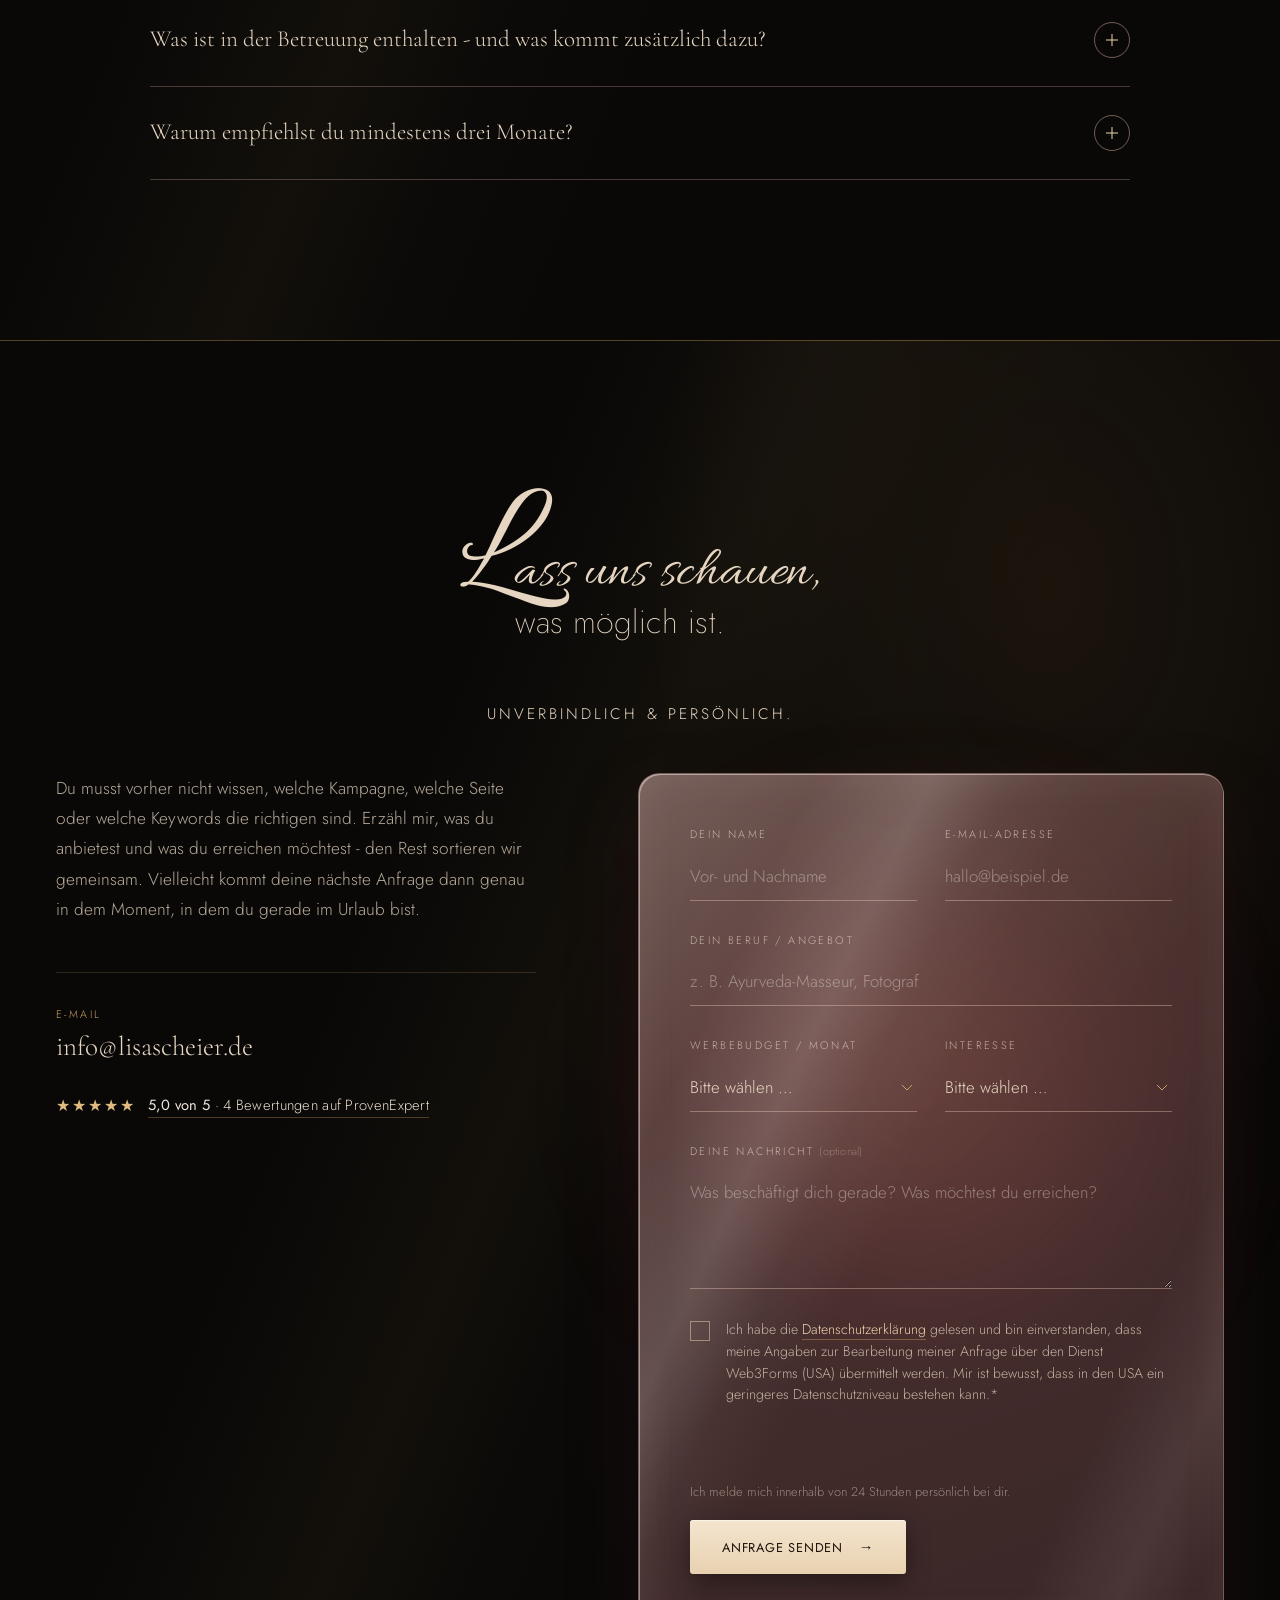
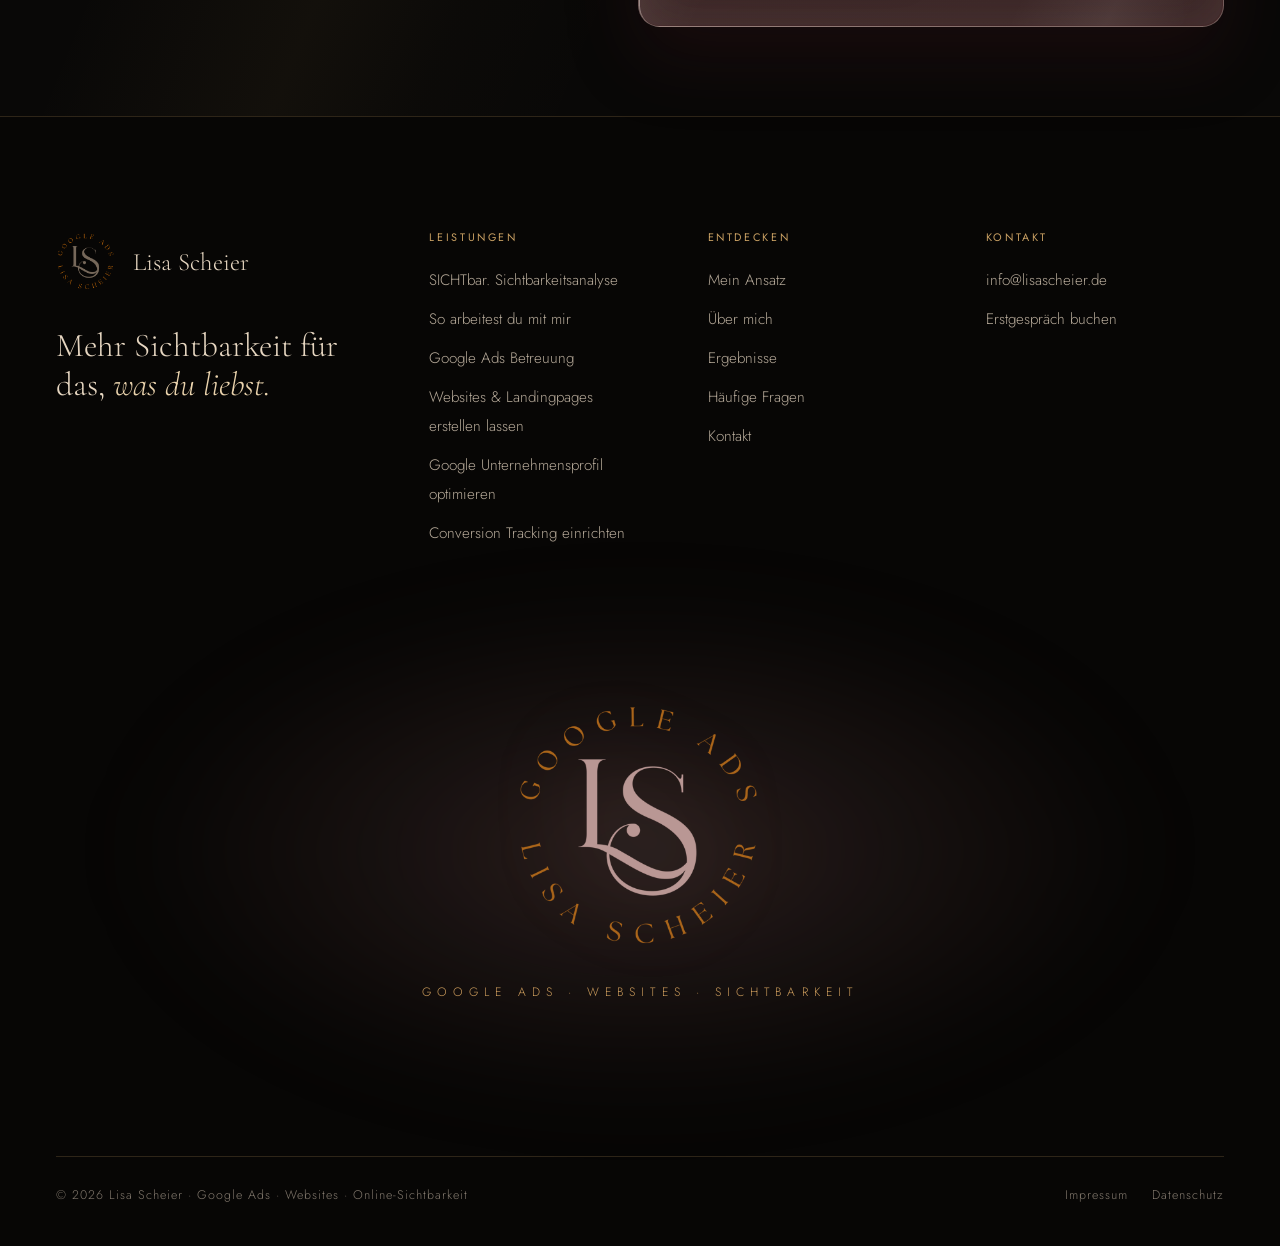
==== commit 909022ee: "Kundenstimme Jessica Beschmann (Ayurveda-Massage), 4 Bewertungen, Kundenstimmen 2x2, Zitat auf Links" ====
--- a/index.html
+++ b/index.html
@@ -22,10 +22,10 @@
 <link rel="preload" href="assets/fonts/jost-v20-latin-300.woff2" as="font" type="font/woff2" crossorigin>
 <link rel="preload" href="assets/fonts/allura.woff2" as="font" type="font/woff2" crossorigin>
 <link rel="preload" href="assets/fonts/allura.woff2" as="font" type="font/woff2" crossorigin>
-<link rel="stylesheet" href="assets/css/site.css?v=1792573782">
-<link rel="stylesheet" href="assets/css/variante-a.css?v=1792573782">
-<link rel="stylesheet" href="assets/css/variante-a-schwarz.css?v=1792573782">
-<link rel="preload" href="assets/img/lisa-hero.webp?v=1792573782" as="image">
+<link rel="stylesheet" href="assets/css/site.css?v=1793032970">
+<link rel="stylesheet" href="assets/css/variante-a.css?v=1793032971">
+<link rel="stylesheet" href="assets/css/variante-a-schwarz.css?v=1793032971">
+<link rel="preload" href="assets/img/lisa-hero.webp?v=1793032970" as="image">
 <script type="application/ld+json">{"@context": "https://schema.org", "@type": "ProfessionalService", "name": "Lisa Scheier - Google Ads & Online-Sichtbarkeit", "url": "https://lisascheier.de/", "image": "https://lisascheier.de/assets/img/vorschau-social.jpg", "logo": "https://lisascheier.de/assets/img/logo.png", "email": "info@lisascheier.de", "founder": {"@type": "Person", "name": "Lisa Scheier", "jobTitle": "Freiberufliche Google Ads Beraterin"}, "address": {"@type": "PostalAddress", "streetAddress": "Hintere Straße 19", "postalCode": "75446", "addressLocality": "Wiernsheim", "addressRegion": "Baden-Württemberg", "addressCountry": "DE"}, "areaServed": ["DE", "AT", "CH"], "knowsAbout": ["Google Ads", "Conversion Tracking", "Websites", "Landingpages", "Google Unternehmensprofil"], "makesOffer": [{"@type": "Offer", "name": "SICHTbar. Sichtbarkeitsanalyse"}, {"@type": "Offer", "name": "Google Ads Check"}, {"@type": "Offer", "name": "Landingpage"}, {"@type": "Offer", "name": "Website"}, {"@type": "Offer", "name": "Google Ads Setup"}, {"@type": "Offer", "name": "Google Ads Betreuung"}, {"@type": "Offer", "name": "Google Unternehmensprofil Einrichtung"}, {"@type": "Offer", "name": "Conversion Tracking"}]}</script>
 <script type="application/ld+json">{"@context": "https://schema.org", "@type": "FAQPage", "mainEntity": [{"@type": "Question", "name": "Funktioniert Google Ads auch für meine Branche?", "acceptedAnswer": {"@type": "Answer", "text": "Wenn Menschen bei Google aktiv nach einer Leistung wie deiner suchen, kann Google Ads sehr interessant sein. Ob genügend Nachfrage vorhanden ist und Werbung für dein konkretes Angebot sinnvoll ist, schaue ich mir aber vorher an."}}, {"@type": "Question", "name": "Brauche ich ein großes Werbebudget?", "acceptedAnswer": {"@type": "Answer", "text": "Nicht unbedingt. Wie viel Budget sinnvoll ist, hängt unter anderem von deiner Branche, deinem Standort, den Suchbegriffen und dem Wettbewerb ab. Als grobe Orientierung würde ich mit einem Werbebudget von mindestens 300 € im Monat starten - bei manchen Angeboten kann aber auch mehr notwendig sein."}}, {"@type": "Question", "name": "Ich bin kein Technik-Mensch. Ist das ein Problem?", "acceptedAnswer": {"@type": "Answer", "text": "Nein. Dein Google Ads Konto erstellst du selbst, aber dabei lasse ich dich nicht allein. Du bekommst von mir eine schriftliche Schritt-für-Schritt-Anleitung und ein Video, das dich durch die Einrichtung führt. Vorwissen brauchst du dafür nicht."}}, {"@type": "Question", "name": "Brauche ich eine neue Website, um Google Ads zu schalten?", "acceptedAnswer": {"@type": "Answer", "text": "Nicht unbedingt. Entscheidend ist, wie gut deine Seite deine Kunden führt und was nach dem Klick passiert. Lädt sie schnell, funktioniert sie auf dem Handy und führt sie klar zur Buchung, kann sie bleiben. Wenn nicht, bezahlst du für Klicks, die einfach verpuffen. Das schaue ich mir vorher an. Oft ist eine Landingpage für genau die Leistung, die du bewerben möchtest, die bessere Wahl."}}, {"@type": "Question", "name": "Was ist Conversion Tracking und brauche ich das wirklich?", "acceptedAnswer": {"@type": "Answer", "text": "Ja. Ohne Tracking weiß Google nicht, welche Klicks zu Anfragen führen. Dann wird auf Klicks optimiert statt auf Buchungen. Mit Tracking messen wir zum Beispiel Formularanfragen, Anrufe oder Klicks auf deinen Buchungsbutton. So siehst du, was dein Werbebudget wirklich bringt, und musst dich nicht auf dein Bauchgefühl verlassen."}}, {"@type": "Question", "name": "Ist das Tracking datenschutzkonform?", "acceptedAnswer": {"@type": "Answer", "text": "Ich richte das Tracking so ein, dass es erst aktiv wird, wenn deine Besucher im Cookie-Banner zustimmen. Eine Rechtsberatung ersetze ich allerdings nicht. Deine Datenschutzerklärung solltest du deshalb rechtlich prüfen lassen."}}, {"@type": "Question", "name": "Wie schnell kann Google Ads Ergebnisse bringen?", "acceptedAnswer": {"@type": "Answer", "text": "Erste Klicks können direkt nach dem Start einer Kampagne entstehen. Wann daraus die ersten Anfragen oder Buchungen werden, lässt sich allerdings nicht seriös versprechen. Deshalb schaue ich nicht nur darauf, ob die Anzeigen laufen, sondern wer klickt, welche Suchanfragen dahinterstecken und was danach auf deiner Seite passiert."}}, {"@type": "Question", "name": "Kann ich auch nur eine einzelne Leistung bewerben?", "acceptedAnswer": {"@type": "Answer", "text": "Ja. Du musst nicht dein komplettes Angebot über Google Ads bewerben. Manchmal ist es sogar interessanter, ganz gezielt eine bestimmte Leistung sichtbar zu machen - zum Beispiel Keramikimplantate beim Zahnarzt, Ayurveda-Massagen oder Hochzeitsfotografie. Entscheidend ist, was du stärker auslasten möchtest und wonach Menschen tatsächlich suchen. So planen wir vorausschauend, damit du nicht kurzfristig auf Anfragen hoffen musst, sondern im besten Fall schon im Voraus ausgebucht bist."}}, {"@type": "Question", "name": "Was unterscheidet die Zusammenarbeit mit dir von einer Agentur?", "acceptedAnswer": {"@type": "Answer", "text": "Bei mir landest du nicht nach dem Erstgespräch bei irgendeinem Account Manager. Du arbeitest direkt mit mir. Deshalb betreue ich bewusst nur wenige Kunden gleichzeitig. Und weil ich selbst aus dem Gesundheitsbereich komme, kenne ich viele der Besonderheiten dieser Branche nicht nur aus der Google-Ads-Perspektive."}}, {"@type": "Question", "name": "Was ist in der Betreuung enthalten - und was kommt zusätzlich dazu?", "acceptedAnswer": {"@type": "Answer", "text": "Meine monatliche Betreuung und dein Werbebudget sind zwei getrennte Dinge. Das Werbebudget zahlst du direkt an Google. Dazu kommen meine Betreuung und - je nach Zusammenarbeit - die einmalige Einrichtung der Kampagne."}}, {"@type": "Question", "name": "Warum empfiehlst du mindestens drei Monate?", "acceptedAnswer": {"@type": "Answer", "text": "Weil ich Google Ads nicht nach ein paar Tagen beurteilen möchte. Nach dem Start sehen wir, welche Suchanfragen tatsächlich entstehen, welche Anzeigen funktionieren und was auf deiner Website passiert. Auf dieser Grundlage kann ich die Kampagne Schritt für Schritt weiter optimieren."}}]}</script>
 </head>
@@ -90,7 +90,7 @@
       <a class="hero__btn reveal" data-d="3" href="#kontakt">Jetzt sichtbarer werden <span aria-hidden="true">→</span></a>
       <a class="rating rating--hero reveal" href="https://www.provenexpert.com/de-de/lisa-scheier/" target="_blank" rel="noopener"><span class="rating__stars" aria-hidden="true">★★★★★</span><span class="rating__text"><strong>5,0</strong> · Echte Kundenbewertungen auf ProvenExpert</span></a>
     </div>
-    <div class="hero__eye" aria-hidden="true"><img src="assets/img/lisa-hero.webp?v=1792573782" alt="" width="1677" height="938" fetchpriority="high"></div>
+    <div class="hero__eye" aria-hidden="true"><img src="assets/img/lisa-hero.webp?v=1793032970" alt="" width="1677" height="938" fetchpriority="high"></div>
     <p class="hero__note reveal" data-d="3">Mehr<br>Sichtbarkeit<br>für das,<br>was du liebst.</p>
   </div>
 </section>
@@ -114,7 +114,7 @@
       <h2 class="stitle reveal" data-d="1" id="problem-h" aria-label="Gesehen werden das andere."><span class="stitle__script" aria-hidden="true"><span class="stitle__big">G</span><span class="stitle__word">esehen werden</span></span> <span class="stitle__rest" aria-hidden="true">das andere.</span></h2>
     </div>
     <div class="problem__grid">
-      <div class="problem__figure problem__figure--photo reveal-img"><img src="assets/img/lisa-gesehen-bordeaux.webp?v=1792573782" alt="Lisa Scheier" loading="lazy" width="1086" height="1448"><span class="problem__arc"><span class="problem__caption">Strategie<br>Sichtbarkeit<br>Ergebnisse</span></span></div>
+      <div class="problem__figure problem__figure--photo reveal-img"><img src="assets/img/lisa-gesehen-bordeaux.webp?v=1793032970" alt="Lisa Scheier" loading="lazy" width="1086" height="1448"><span class="problem__arc"><span class="problem__caption">Strategie<br>Sichtbarkeit<br>Ergebnisse</span></span></div>
       <div>
         <p class="lead reveal" data-d="2"><strong>Du bist Experte in deinem Gebiet.</strong> Deine Kunden wissen das längst - und kommen immer wieder.</p>
         <ul class="points">
@@ -167,7 +167,7 @@
       <div class="flow__step" aria-hidden="true"><span class="n">02</span><h3>Interesse wecken</h3><p>Deine Anzeige spricht die richtigen Menschen an und macht neugierig.</p></div>
       <svg class="flow__arrow" viewBox="0 0 60 16" aria-hidden="true"><path d="M1 8h56M49 1l8 7-8 7"/></svg>
       <article class="flow__card flow__card--site reveal" data-d="2" role="listitem">
-        <img src="assets/img/beispiel-website.webp?v=1792573782" alt="Beispiel einer Website für Ernährungsberatung auf einem Laptop" loading="lazy" width="688" height="800">
+        <img src="assets/img/beispiel-website.webp?v=1793032970" alt="Beispiel einer Website für Ernährungsberatung auf einem Laptop" loading="lazy" width="688" height="800">
       </article>
       <div class="flow__step" aria-hidden="true"><span class="n">03</span><h3>Vertrauen aufbauen</h3><p>Deine Website zeigt, was dich besonders macht - und warum du die richtige Wahl bist.</p></div>
       <svg class="flow__arrow" viewBox="0 0 60 16" aria-hidden="true"><path d="M1 8h56M49 1l8 7-8 7"/></svg>
@@ -204,27 +204,34 @@
       <li><strong>79 Anfragen</strong><span>in 4,5 Monaten über Google Ads<br>Ayurveda-Massage</span></li>
       <li><strong>2 Wochen</strong><span>bis zur ersten Anfrage<br>über Google Ads</span></li>
     </ul>
-    <div class="testis testis--3">
+    <div class="testis testis--2 testis--4">
       <figure class="testi reveal">
-        <div class="testi__shot"><span class="testi__bar" aria-hidden="true"><i></i><i></i><i></i><em>Funnel &amp; Google Ads</em></span><span class="testi__screen"><img src="assets/img/projekt-martina.webp?v=1792573782" alt="Beispielprojekt: Website von Martina Lau" loading="lazy" width="900" height="5032" style="--shift:-88.82%"></span></div>
+        <div class="testi__shot"><span class="testi__bar" aria-hidden="true"><i></i><i></i><i></i><em>Funnel &amp; Google Ads</em></span><span class="testi__screen"><img src="assets/img/projekt-martina.webp?v=1793032970" alt="Beispielprojekt: Website von Martina Lau" loading="lazy" width="900" height="5032" style="--shift:-88.82%"></span></div>
         <p class="testi__result"><strong>200 Leads</strong><span>in 4 Wochen über Google Ads</span></p>
         <span class="testi__mark" aria-hidden="true">„</span>
         <blockquote><p>Die Zusammenarbeit mit Lisa Scheier beim Aufbau unseres Funnels und der Betreuung meiner Google Ads ist einfach herausragend! Sie arbeitet unglaublich gewissenhaft, setzt Dinge super schnell um und denkt strategisch mit, statt nur ‚abzuarbeiten'. Man merkt in jedem Schritt ihre absolute Verlässlichkeit und Professionalität. Wer seine Reichweite skalieren und sein Kundenwachstum messbar beschleunigen möchte, für den ist Lisa eine absolute Herzensempfehlung!</p></blockquote>
         <figcaption><span class="testi__avatar" aria-hidden="true">ML</span><span><strong>Martina Lau</strong><small>Gesundheitsberatung</small></span></figcaption>
       </figure>
       <figure class="testi reveal" data-d="1">
-        <div class="testi__shot"><span class="testi__bar" aria-hidden="true"><i></i><i></i><i></i><em>Website-Funnel &amp; Google Ads</em></span><span class="testi__screen"><img src="assets/img/projekt-ursula.webp?v=1792573782" alt="Beispielprojekt: Website von Ursula Winkler" loading="lazy" width="900" height="5625" style="--shift:-90.0%"></span></div>
+        <div class="testi__shot"><span class="testi__bar" aria-hidden="true"><i></i><i></i><i></i><em>Website-Funnel &amp; Google Ads</em></span><span class="testi__screen"><img src="assets/img/projekt-ursula.webp?v=1793032970" alt="Beispielprojekt: Website von Ursula Winkler" loading="lazy" width="900" height="5625" style="--shift:-90.0%"></span></div>
         <p class="testi__result"><strong>2 Wochen</strong><span>bis zur ersten Coaching-Anfrage über Google Ads</span></p>
         <span class="testi__mark" aria-hidden="true">„</span>
         <blockquote><p>Wer nach einer Begleitung sucht, die fachliche Expertise mit tiefem Einfühlungsvermögen verbindet, ist bei Lisa genau richtig. Die Zusammenarbeit mit ihr war eine der besten Entscheidungen für mich und mein Business! Sie hat mich nicht nur professionell bei Google Ads unterstützt, sondern auch eine wunderschöne Landingpage kreiert, die meine Vision perfekt widerspiegelt. Sie ist eine wahre Brückenbauerin zwischen Herz und der äußeren Welt. Danke, liebe Lisa, für dein Feingefühl und deine großartige Arbeit!</p></blockquote>
         <figcaption><span class="testi__avatar" aria-hidden="true">UW</span><span><strong>Ursula Winkler</strong><small>Transformationscoaching</small></span></figcaption>
       </figure>
       <figure class="testi reveal" data-d="2">
-        <div class="testi__shot"><span class="testi__bar" aria-hidden="true"><i></i><i></i><i></i><em>Website &amp; Unternehmensprofil</em></span><span class="testi__screen"><img src="assets/img/projekt-christine.webp?v=1792573782" alt="Beispielprojekt: Website von Christine Rojek" loading="lazy" width="900" height="3396" style="--shift:-83.44%"></span></div>
+        <div class="testi__shot"><span class="testi__bar" aria-hidden="true"><i></i><i></i><i></i><em>Website &amp; Unternehmensprofil</em></span><span class="testi__screen"><img src="assets/img/projekt-christine.webp?v=1793032970" alt="Beispielprojekt: Website von Christine Rojek" loading="lazy" width="900" height="3396" style="--shift:-83.44%"></span></div>
         <p class="testi__result"><strong>Neu aufgebaut</strong><span>Website + Google-Unternehmensprofil</span></p>
         <span class="testi__mark" aria-hidden="true">„</span>
         <blockquote><p>Ich bin wirklich total zufrieden mit der Zusammenarbeit! Die Kommunikation war super unkompliziert und Lisa war jederzeit gut erreichbar. Ich fand es besonders schön, dass sie eigene Ideen eingebracht hat, gleichzeitig aber auch immer offen für meine Wünsche und Vorstellungen war. Ich würde sie jederzeit wieder beauftragen und kann sie wirklich von Herzen weiterempfehlen!</p></blockquote>
         <figcaption><span class="testi__avatar" aria-hidden="true">CR</span><span><strong>Christine Rojek</strong><small>Harfenistin</small></span></figcaption>
+      </figure>
+      <figure class="testi reveal" data-d="1">
+        <div class="testi__shot testi__shot--ads"><span class="testi__bar" aria-hidden="true"><i></i><i></i><i></i><em>Nur Google Ads</em></span><span class="testi__screen testi__screen--ads"><span class="testi__ads-k">Ohne neue Website</span><span class="testi__ads-t">Nur <em>Google Ads</em></span><span class="testi__ads-s">Ayurveda-Massage</span></span></div>
+        <p class="testi__result"><strong>79 Anfragen</strong><span>in 4,5 Monaten nur über Google Ads</span></p>
+        <span class="testi__mark" aria-hidden="true">„</span>
+        <blockquote><p>Lisa Scheier hat mich sehr gut betreut und die Werbung hat sich gelohnt. Dankeschön</p></blockquote>
+        <figcaption><span class="testi__avatar" aria-hidden="true">JB</span><span><strong>Jessica Beschmann</strong><small>Ayurveda-Massage</small></span></figcaption>
       </figure>
     </div>
   </div>
@@ -261,7 +268,7 @@
     </div>
     <div class="services">
       <a class="service reveal" data-d="0" href="websites-landingpages.html">
-        <div class="service__img"><img src="assets/img/leistung-websites.webp?v=1792573782" alt="" loading="lazy" width="758" height="504"></div>
+        <div class="service__img"><img src="assets/img/leistung-websites.webp?v=1793032970" alt="" loading="lazy" width="758" height="504"></div>
         <div class="service__body">
           <span class="service__idx">01</span>
           <h3>Websites &amp; Landingpages</h3>
@@ -271,7 +278,7 @@
         </div>
       </a>
       <a class="service reveal" data-d="1" href="google-ads.html">
-        <div class="service__img"><img src="assets/img/leistung-google-ads.webp?v=1792573782" alt="" loading="lazy" width="758" height="504"></div>
+        <div class="service__img"><img src="assets/img/leistung-google-ads.webp?v=1793032970" alt="" loading="lazy" width="758" height="504"></div>
         <div class="service__body">
           <span class="service__idx">02</span>
           <h3>Google Ads</h3>
@@ -281,7 +288,7 @@
         </div>
       </a>
       <a class="service reveal" data-d="0" href="google-unternehmensprofil.html">
-        <div class="service__img"><img src="assets/img/leistung-unternehmensprofil.webp?v=1792573782" alt="" loading="lazy" width="758" height="504"></div>
+        <div class="service__img"><img src="assets/img/leistung-unternehmensprofil.webp?v=1793032970" alt="" loading="lazy" width="758" height="504"></div>
         <div class="service__body">
           <span class="service__idx">03</span>
           <h3>Google Business Profil</h3>
@@ -291,7 +298,7 @@
         </div>
       </a>
       <a class="service reveal" data-d="1" href="conversion-tracking.html">
-        <div class="service__img"><img src="assets/img/leistung-tracking.webp?v=1792573782" alt="" loading="lazy" width="758" height="504"></div>
+        <div class="service__img"><img src="assets/img/leistung-tracking.webp?v=1793032970" alt="" loading="lazy" width="758" height="504"></div>
         <div class="service__body">
           <span class="service__idx">04</span>
           <h3>Conversion Tracking</h3>
@@ -319,7 +326,7 @@
     </header>
     <div class="about__grid">
       <div class="about__photo">
-        <figure class="reveal-img about__photo--color"><img src="assets/img/lisa-ueber-mich-bordeaux.webp?v=1792573782" alt="Lisa Scheier im bordeauxroten Kleid" loading="lazy" width="900" height="1200"></figure>
+        <figure class="reveal-img about__photo--color"><img src="assets/img/lisa-ueber-mich-bordeaux.webp?v=1793032970" alt="Lisa Scheier im bordeauxroten Kleid" loading="lazy" width="900" height="1200"></figure>
         <div class="about__stamp reveal" data-d="2">Zahlen &amp; Blick fürs Ganze</div>
       </div>
       <div class="about__copy">
@@ -376,7 +383,7 @@
       <div class="contact__direct reveal" data-d="3">
         <a href="mailto:info@lisascheier.de"><small>E-Mail</small><span>info@lisascheier.de</span></a>
       </div>
-      <a class="rating rating--contact reveal" href="https://www.provenexpert.com/de-de/lisa-scheier/" target="_blank" rel="noopener"><span class="rating__stars" aria-hidden="true">★★★★★</span><span class="rating__text"><strong>5,0 von 5</strong> · 3 Bewertungen auf ProvenExpert</span></a>
+      <a class="rating rating--contact reveal" href="https://www.provenexpert.com/de-de/lisa-scheier/" target="_blank" rel="noopener"><span class="rating__stars" aria-hidden="true">★★★★★</span><span class="rating__text"><strong>5,0 von 5</strong> · 4 Bewertungen auf ProvenExpert</span></a>
     </div>
     <form class="form reveal" id="kontaktForm" novalidate>
       <input type="checkbox" name="botcheck" class="hp" tabindex="-1" autocomplete="off" aria-hidden="true">
@@ -442,6 +449,6 @@
     </div>
   </div>
 </footer>
-<script src="assets/js/site.js?v=1792573782" defer></script>
+<script src="assets/js/site.js?v=1793032970" defer></script>
 </body>
 </html>
--- a/assets/css/site.css
+++ b/assets/css/site.css
@@ -1373,3 +1373,12 @@
 /* SICHTbar.-Karte Startseite: Festpreis */
 .findbar__price{margin:0 0 14px}
 .findbar__price strong{font-family:var(--serif);font-weight:300;font-size:2.6rem;line-height:1;color:#f0c894}
+/* Kundenstimmen 2x2 + Jessica-Karte ohne Website (26.10.2026) */
+.testis--4{max-width:1240px}
+.testi__screen--ads{display:flex;flex-direction:column;align-items:center;justify-content:center;text-align:center;gap:6px;
+  background:radial-gradient(ellipse 80% 70% at 50% -10%,rgba(240,211,163,.42),transparent 62%),linear-gradient(160deg,#5a3c42,#2e1f22)}
+.testi__screen--ads::after{content:"";position:absolute;left:50%;top:62%;width:42%;height:1px;transform:translateX(-50%);background:linear-gradient(90deg,transparent,#f0d3a3,transparent);box-shadow:0 0 12px rgba(240,211,163,.6)}
+.testi__ads-k{font-size:.7rem;letter-spacing:.24em;text-transform:uppercase;color:#f0d3a3}
+.testi__ads-t{font-family:var(--serif);font-weight:300;font-size:clamp(2rem,3vw,2.8rem);line-height:1.05;color:#f1e8dd}
+.testi__ads-t em{font-style:italic;color:#f0d3a3}
+.testi__ads-s{margin-top:22px;font-size:.72rem;letter-spacing:.2em;text-transform:uppercase;color:rgba(241,232,221,.7)}
